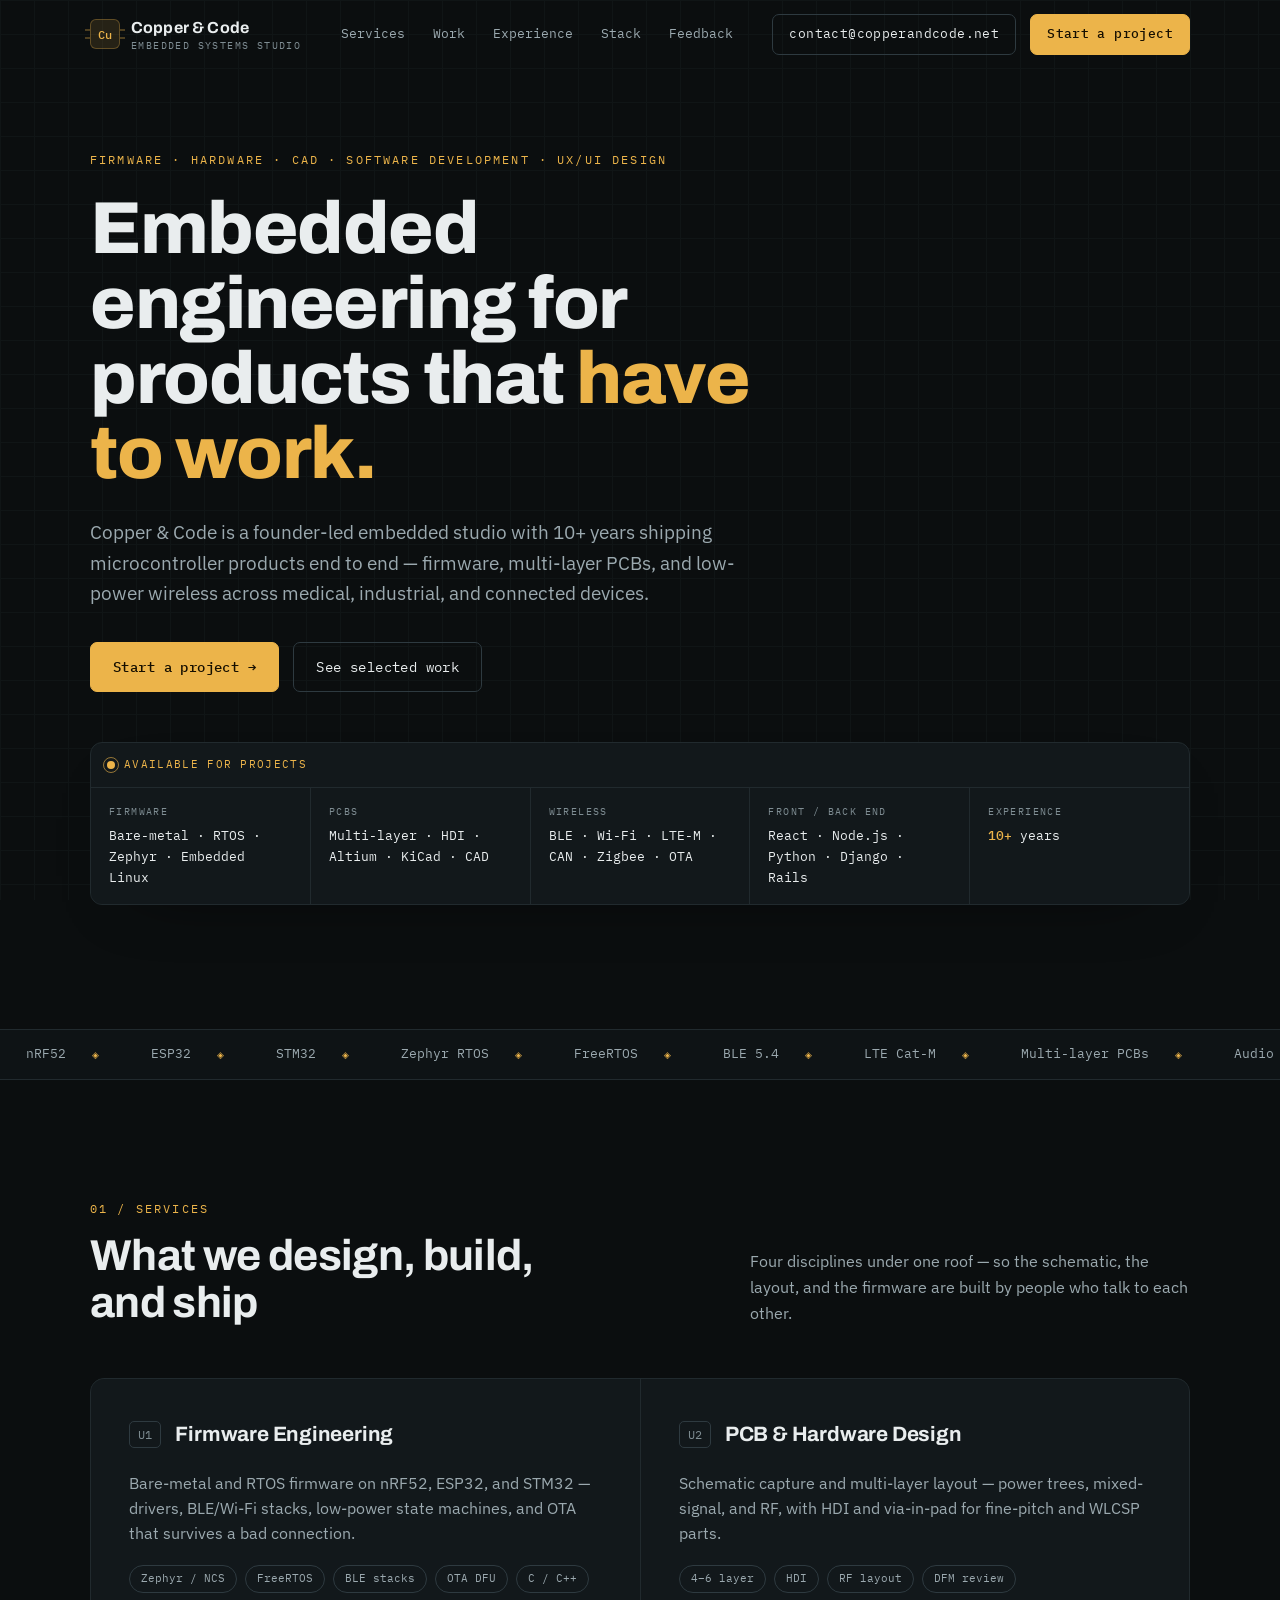
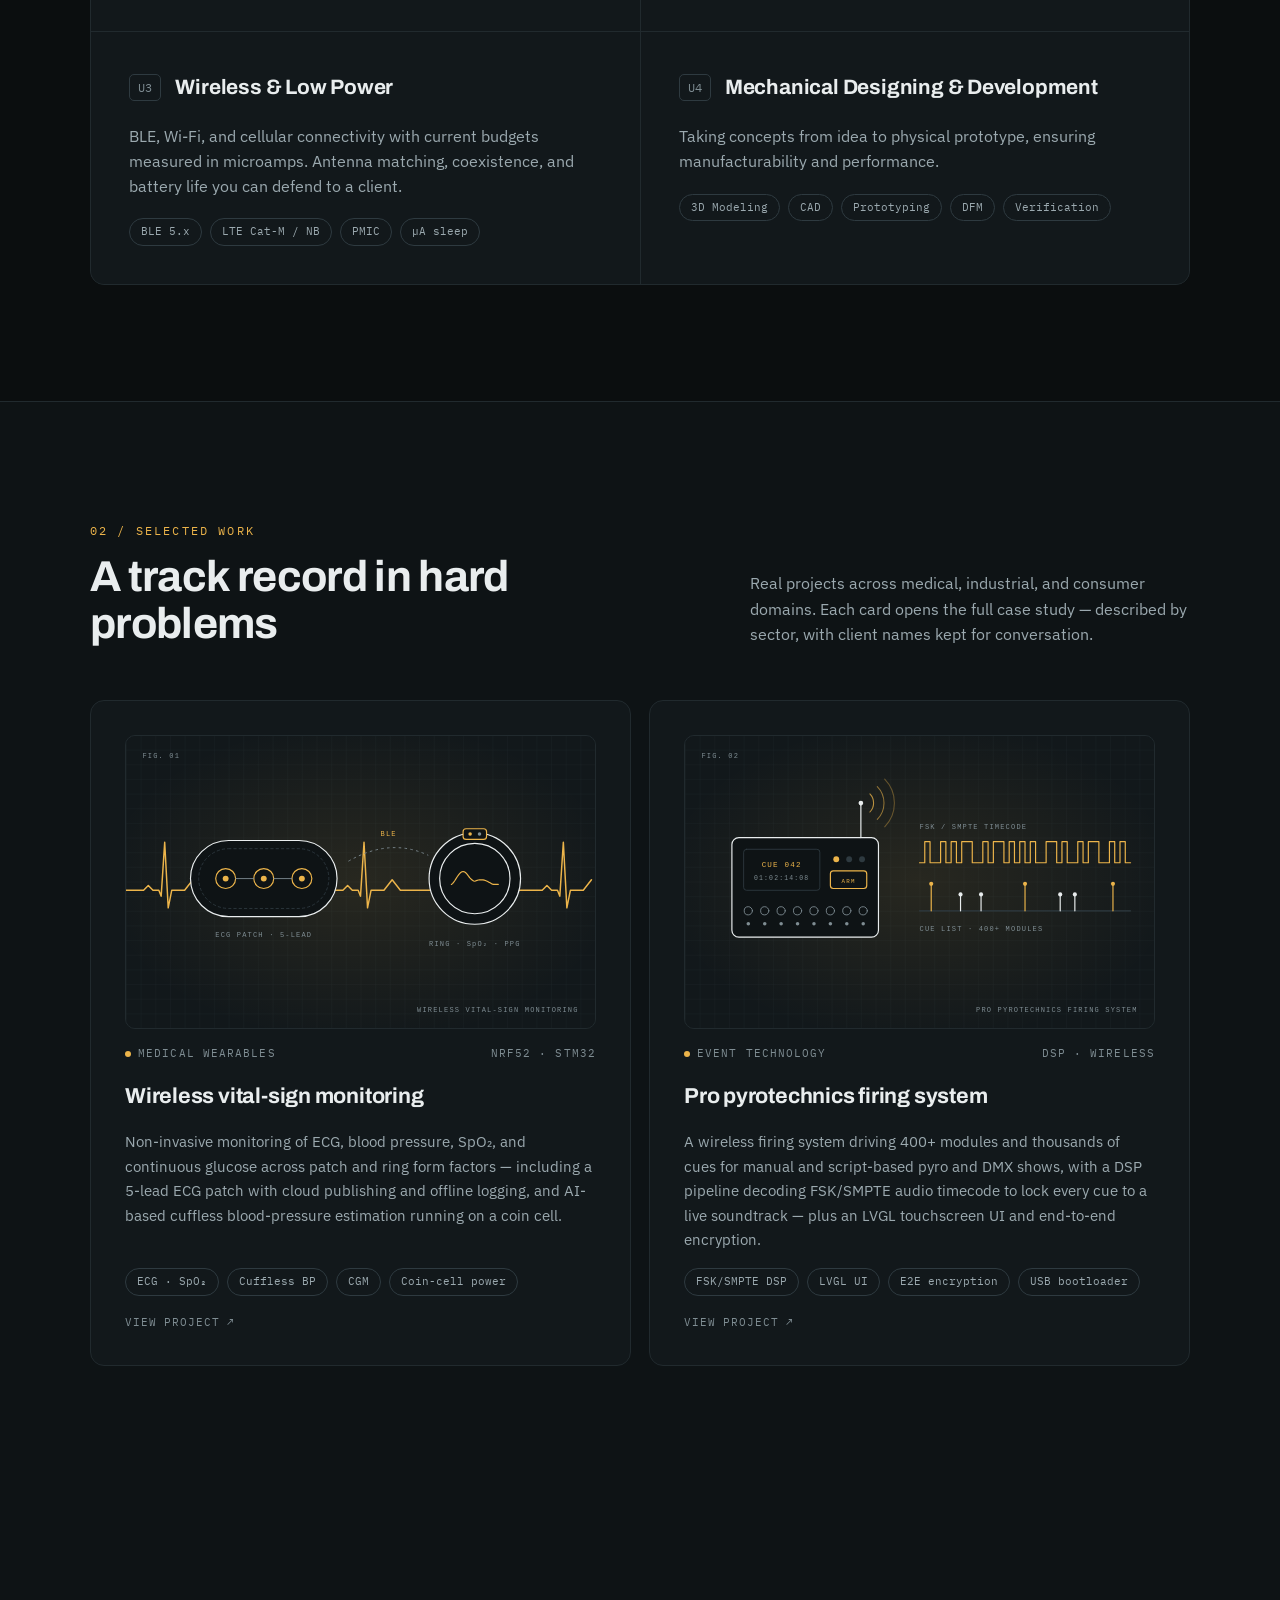
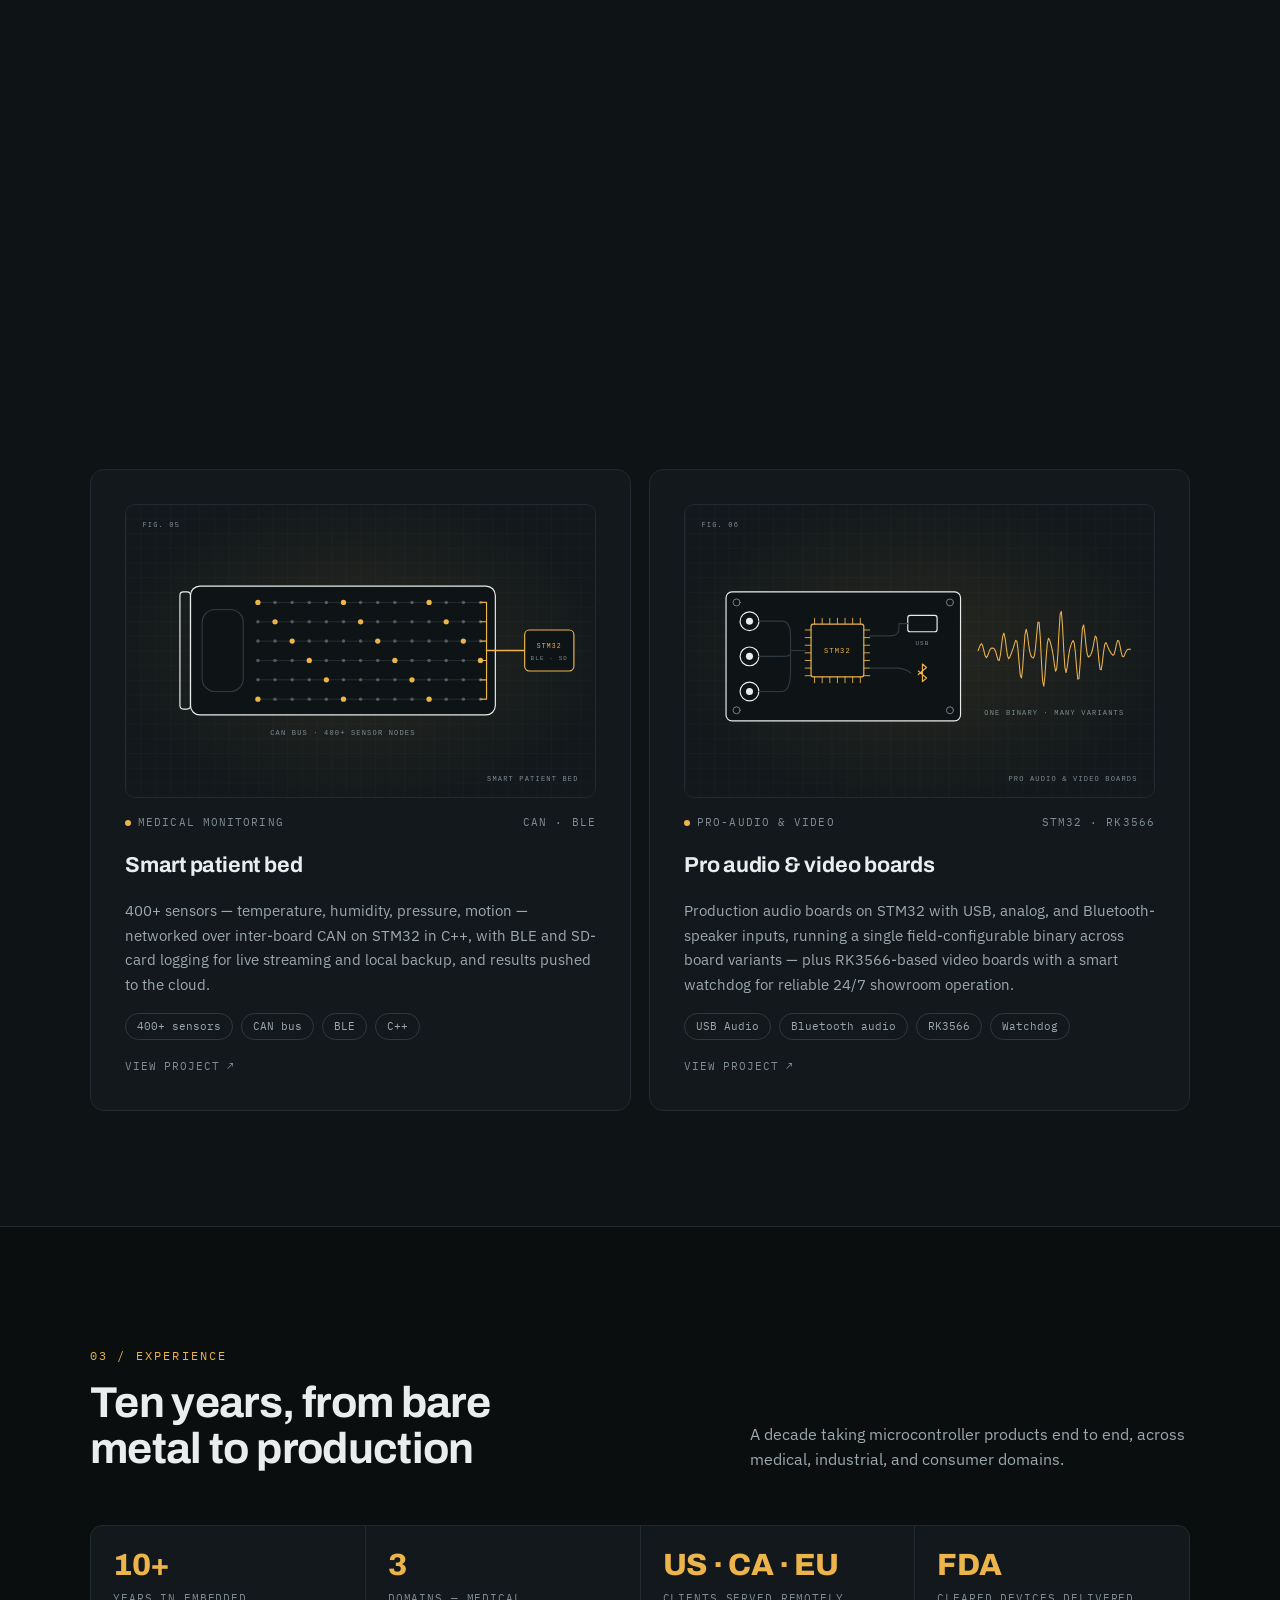
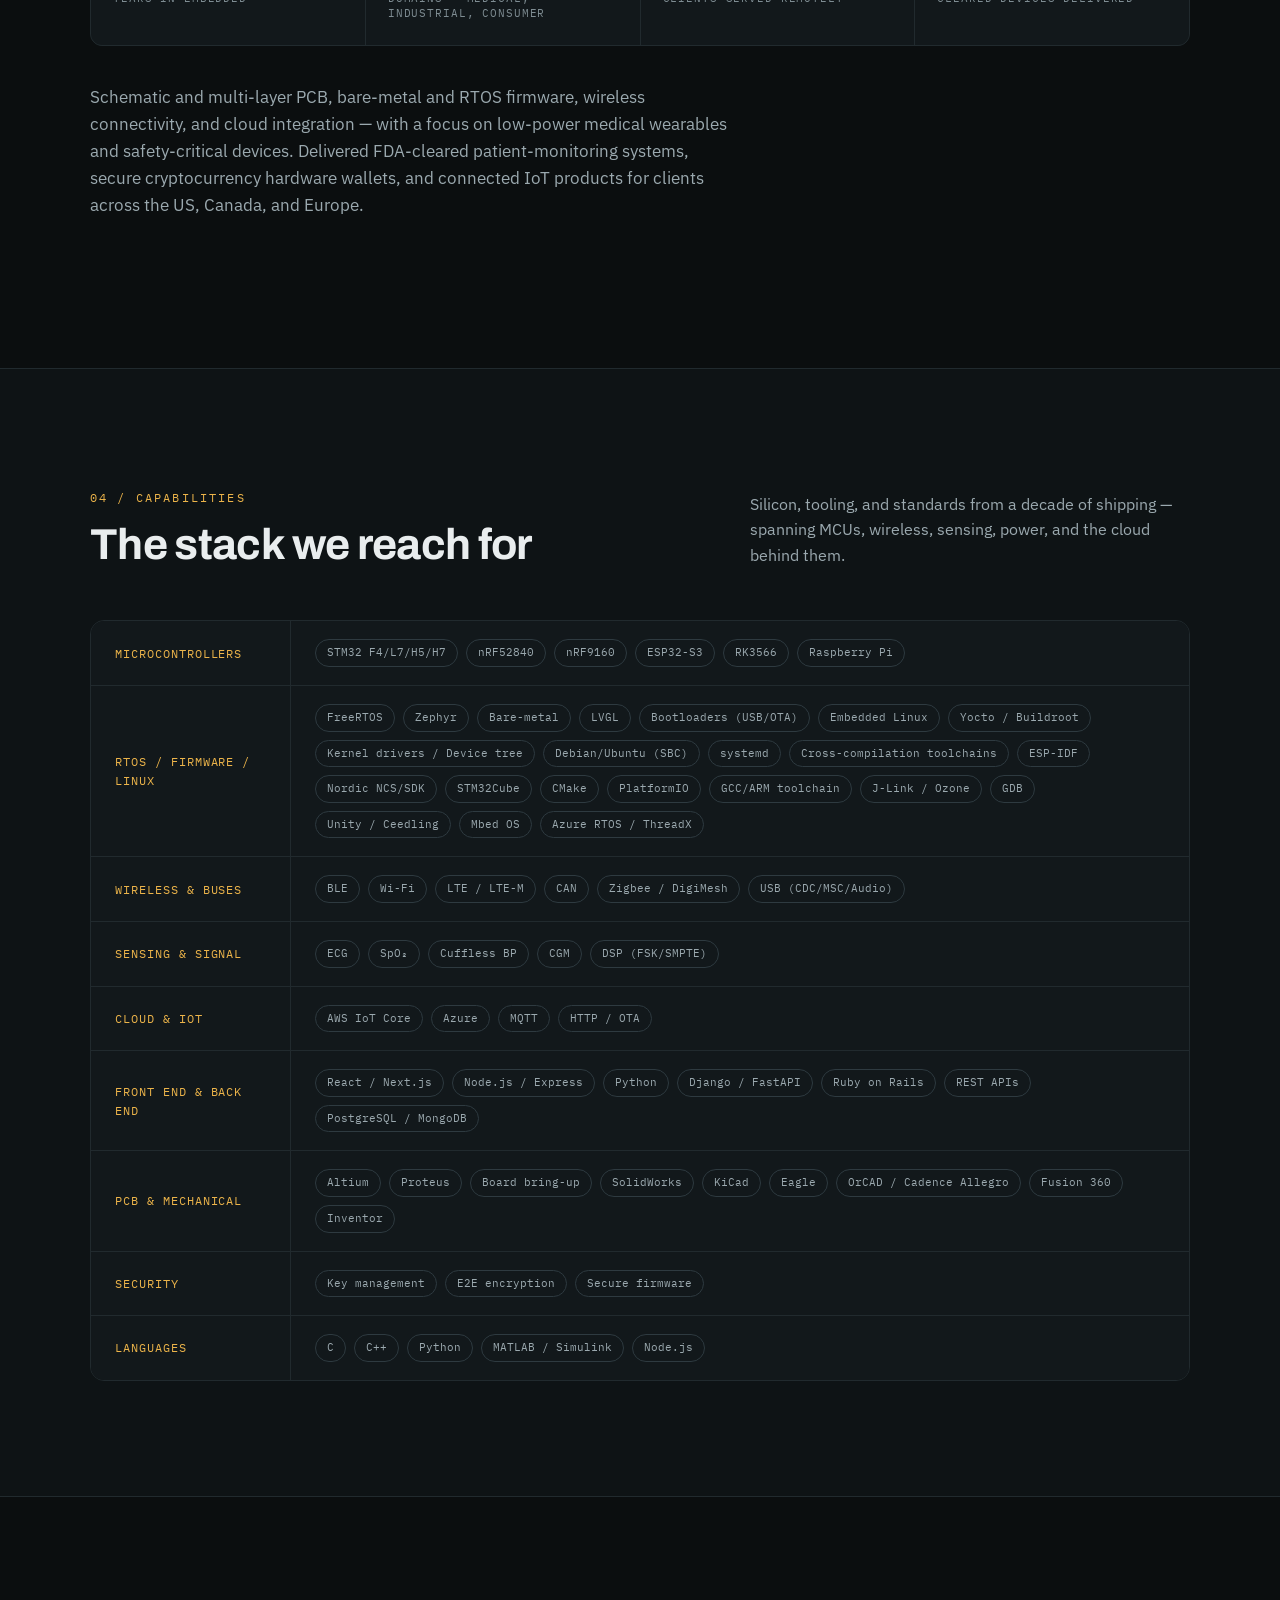
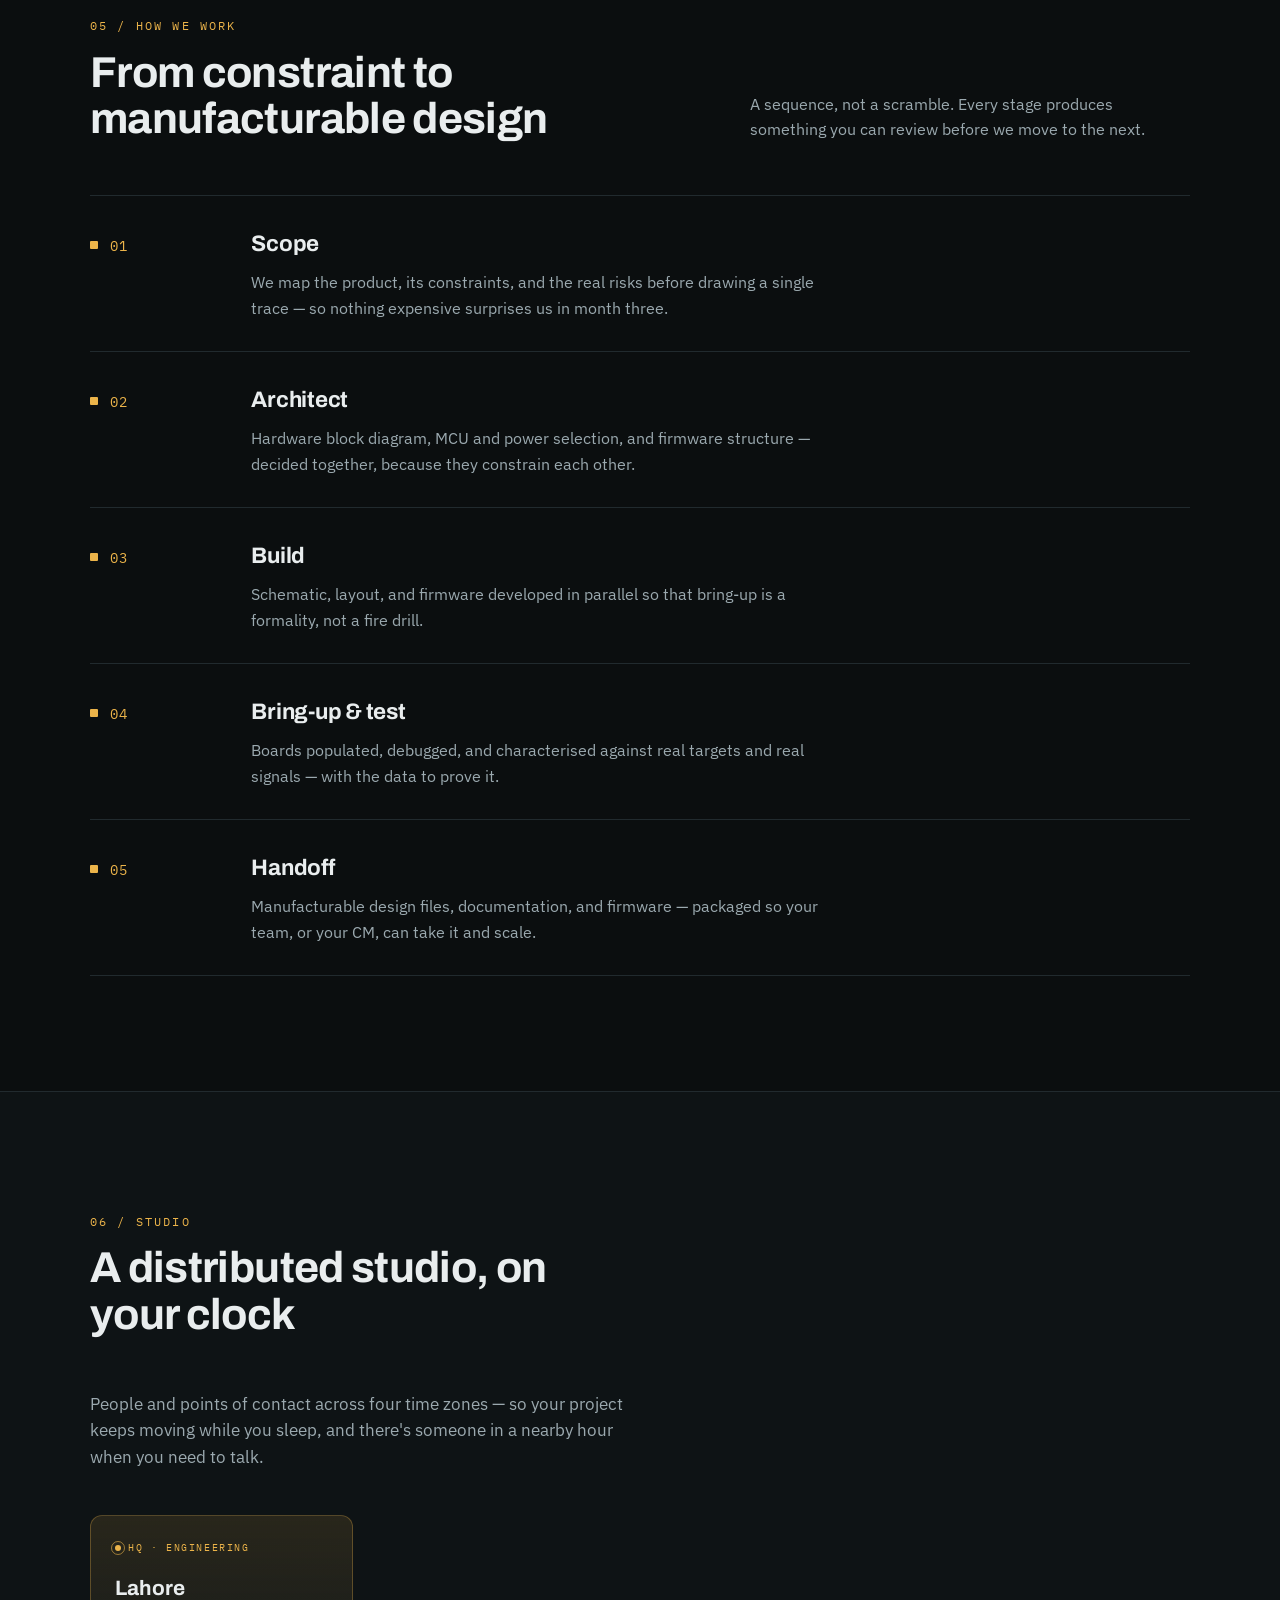
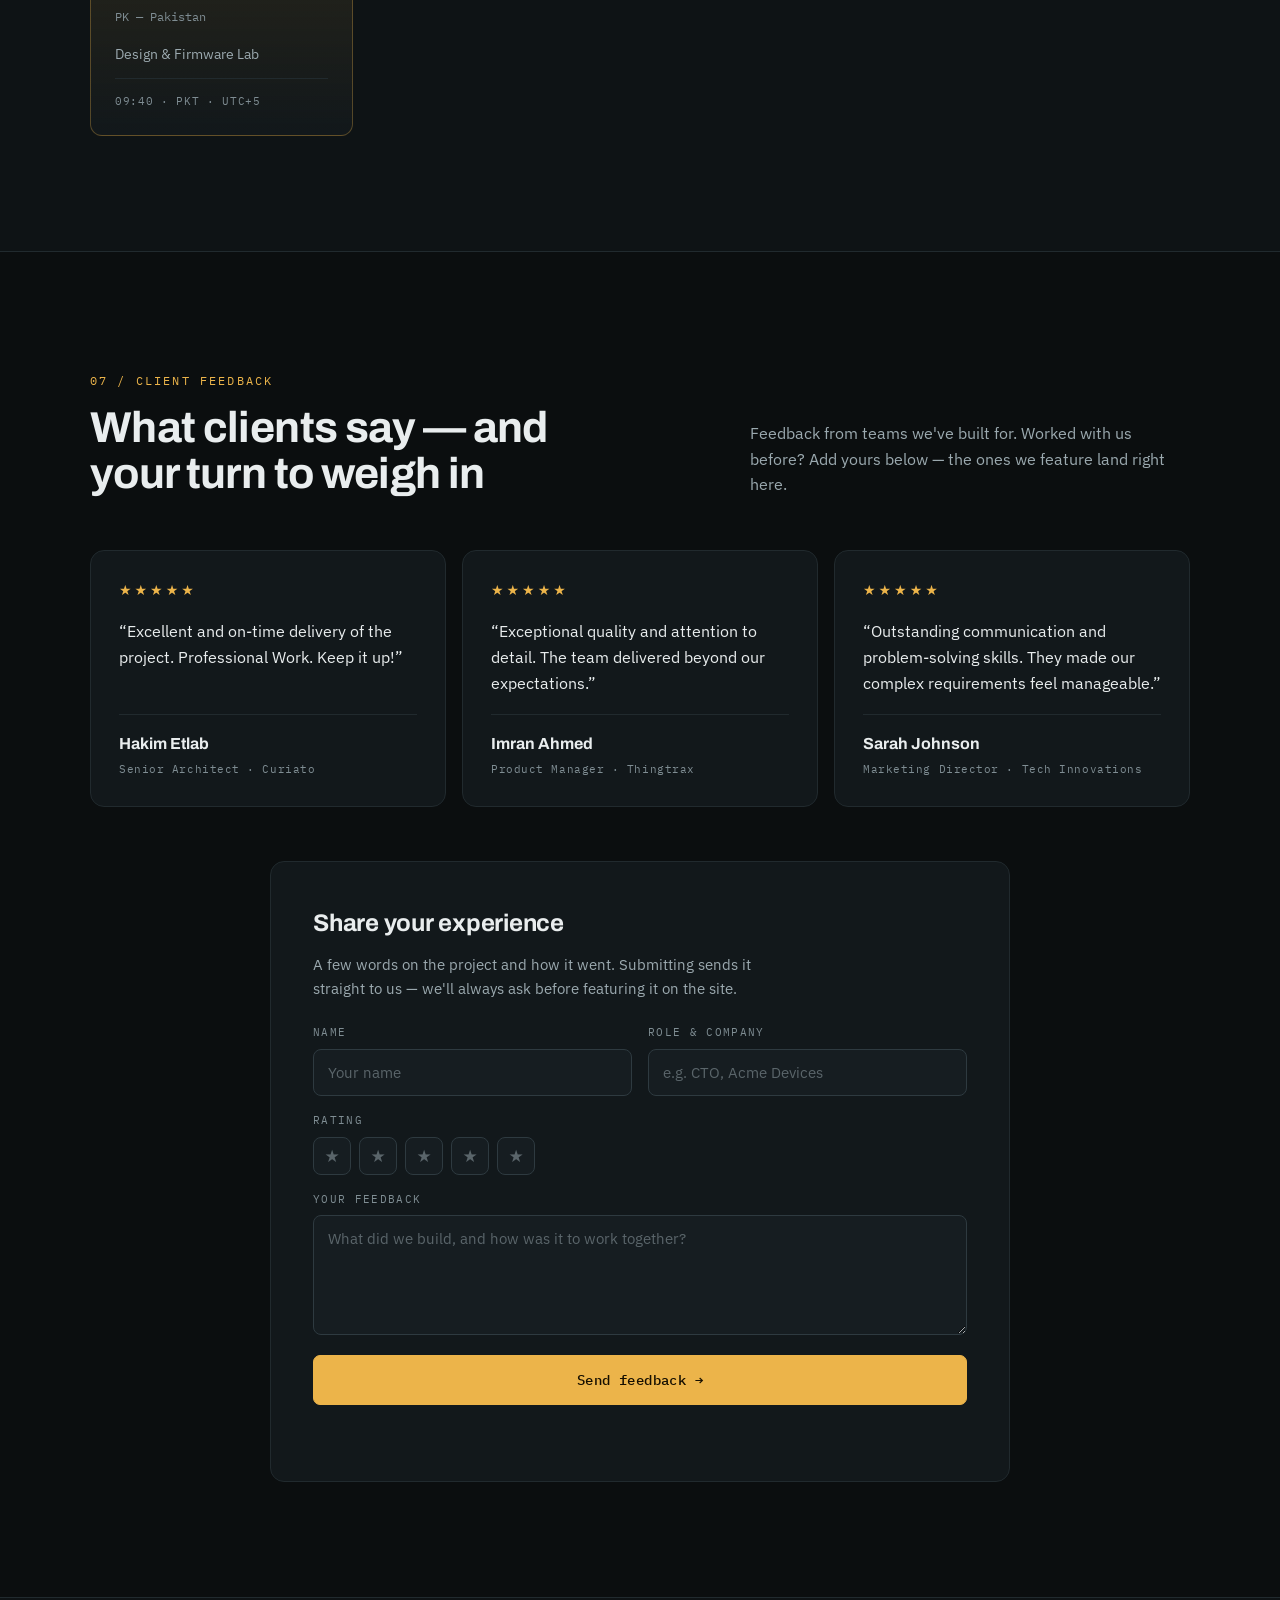
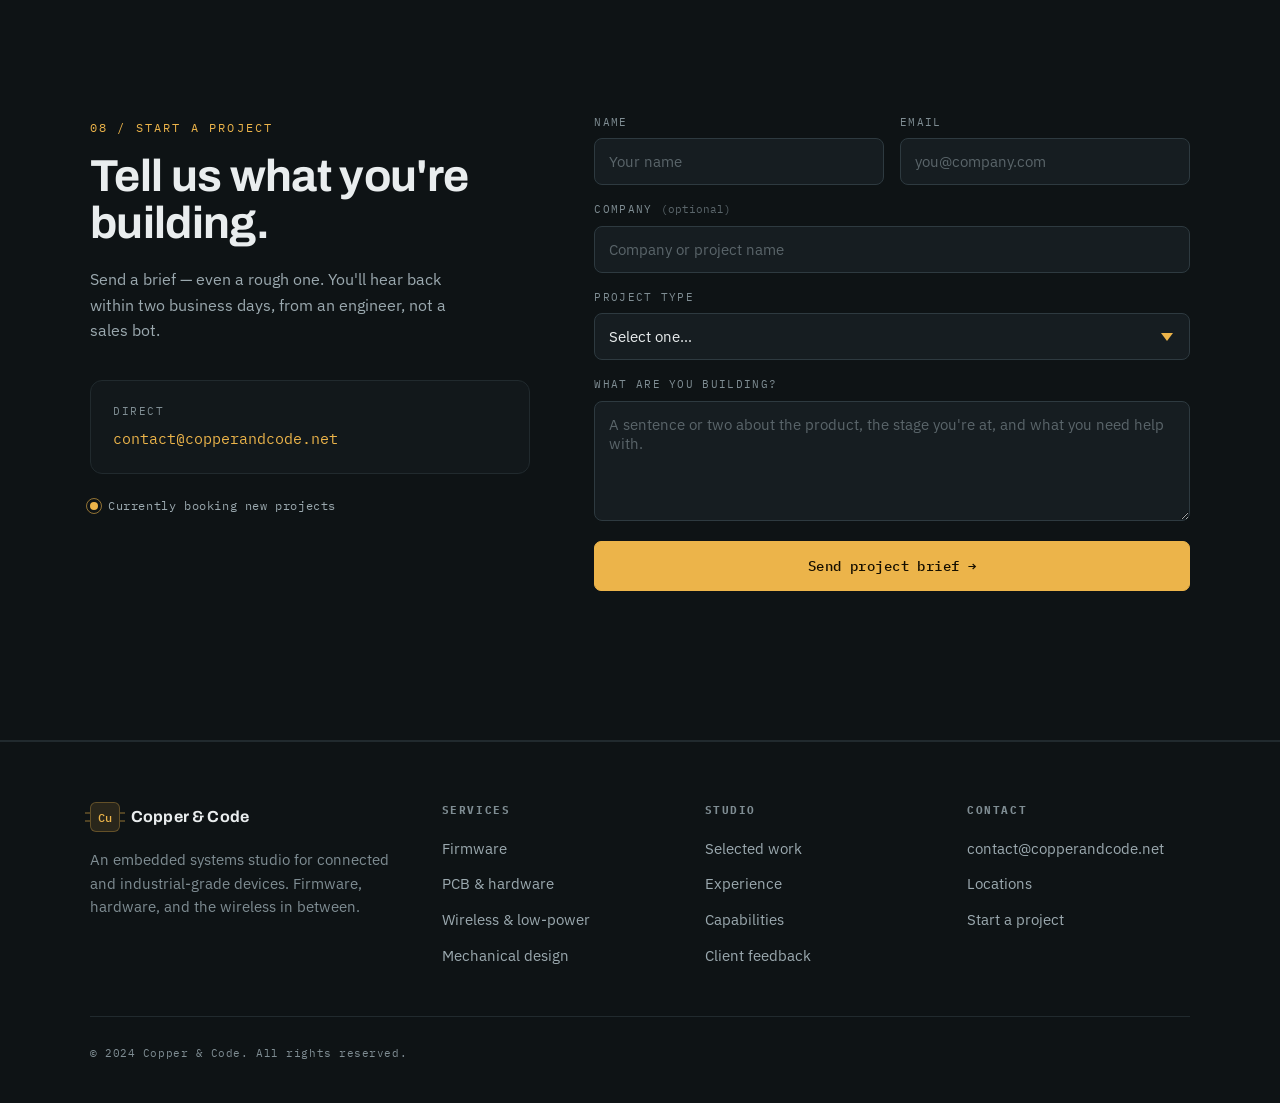
==== index.html @ 22445c79 "change" ====
<!DOCTYPE html>
<html lang="en">
<head>
<meta charset="UTF-8">
<meta name="viewport" content="width=device-width, initial-scale=1.0">
<title>Copper &amp; Code — Embedded Systems &amp; Firmware Studio</title>
<meta name="description" content="A founder-led embedded studio with 10+ years shipping microcontroller products end to end — firmware, multi-layer PCBs, and low-power wireless across medical, industrial, and connected devices.">
<link rel="preconnect" href="https://fonts.googleapis.com">
<link rel="preconnect" href="https://fonts.gstatic.com" crossorigin>
<link href="https://fonts.googleapis.com/css2?family=Archivo:wght@500;600;700;800&family=IBM+Plex+Mono:wght@400;500&family=IBM+Plex+Sans:wght@400;500;600&display=swap" rel="stylesheet">
<link rel="stylesheet" href="styles.css">
<link rel="icon" href="favicon.svg" type="image/svg+xml">
<link rel="canonical" href="https://copperandcode.net/">
<meta name="theme-color" content="#0B0E0F">
<meta property="og:type" content="website">
<meta property="og:site_name" content="Copper &amp; Code">
<meta property="og:title" content="Copper &amp; Code — Embedded Systems &amp; Firmware Studio">
<meta property="og:description" content="Firmware, multi-layer PCBs, and low-power wireless for medical, industrial, and connected devices — 10+ years shipping microcontroller products end to end.">
<meta property="og:url" content="https://copperandcode.net/">
<meta property="og:image" content="https://copperandcode.net/images/og/home.png">
<meta property="og:image:width" content="1200">
<meta property="og:image:height" content="630">
<meta name="twitter:card" content="summary_large_image">
<script type="application/ld+json">
{
  "@context": "https://schema.org",
  "@type": "ProfessionalService",
  "name": "Copper & Code",
  "description": "Embedded systems studio: firmware, PCB and hardware design, low-power wireless, and mechanical development.",
  "url": "https://copperandcode.net/",
  "email": "contact@copperandcode.net",
  "areaServed": ["US", "CA", "EU", "GB", "AU"],
  "address": { "@type": "PostalAddress", "addressLocality": "Lahore", "addressCountry": "PK" }
}
</script>
<script>document.documentElement.classList.add('js')</script>
</head>
<body>

<a class="skip" href="#main">Skip to content</a>

<!-- NAV -->
<nav class="nav" id="nav">
  <div class="nav-inner">
    <a href="#top" class="brand">
      <span class="chip">Cu</span>
      <span>Copper&nbsp;&amp;&nbsp;Code<small>Embedded Systems Studio</small></span>
    </a>
    <div class="nav-links" id="navLinks">
      <a href="#services">Services</a>
      <a href="#work">Work</a>
      <a href="#experience">Experience</a>
      <a href="#stack">Stack</a>
      <a href="#feedback">Feedback</a>
      <a href="#contact" class="menu-only">Contact</a>
    </div>
    <div class="nav-cta">
      <a href="mailto:contact@copperandcode.net" class="btn btn-ghost">contact@copperandcode.net</a>
      <a href="#contact" class="btn btn-primary">Start a project</a>
      <button class="hamburger" id="hamburger" aria-label="Toggle menu" aria-controls="navLinks" aria-expanded="false">
        <span></span><span></span><span></span>
      </button>
    </div>
  </div>
</nav>

<main id="main">

<!-- HERO -->
<header class="hero" id="top">
  <div class="wrap">
    <div class="eyebrow hero-eyebrow reveal">Firmware · Hardware · CAD · Software Development · UX/UI Design</div>
    <h1 class="reveal">Embedded engineering for products that <em>have to work.</em></h1>
    <p class="hero-sub reveal">Copper &amp; Code is a founder-led embedded studio with 10+ years shipping microcontroller products end to end — firmware, multi-layer PCBs, and low-power wireless across medical, industrial, and connected devices.</p>
    <div class="hero-actions reveal">
      <a href="#contact" class="btn btn-primary">Start a project →</a>
      <a href="#work" class="btn btn-ghost">See selected work</a>
    </div>

    <!-- CAPABILITIES READOUT PANEL -->
    <div class="readout-panel reveal">
      <div class="readout-head">
        <span class="rh-left"><span class="led"></span>Available for projects</span>
        <!-- <span class="rh-right">Cu//CODE</span> -->
      </div>
      <div class="hero-readouts">
        <div class="ro"><div class="k">Firmware</div><div class="v">Bare-metal · RTOS · Zephyr · Embedded Linux</div></div>
        <div class="ro"><div class="k">PCBs</div><div class="v">Multi-layer · HDI · Altium · KiCad · CAD</div></div>
        <div class="ro"><div class="k">Wireless</div><div class="v">BLE · Wi-Fi · LTE-M · CAN · Zigbee · OTA</div></div>
        <div class="ro"><div class="k">Front / Back End</div><div class="v">React · Node.js · Python · Django · Rails</div></div>
        <div class="ro"><div class="k">Experience</div><div class="v"><b>10+</b> years</div></div>
      </div>
    </div>
  </div>
</header>

<!-- TICKER -->
<div class="ticker" aria-hidden="true">
  <div class="ticker-track" id="ticker">
    <span class="ticker-item">nRF52</span>
    <span class="ticker-item">ESP32</span>
    <span class="ticker-item">STM32</span>
    <span class="ticker-item">Zephyr RTOS</span>
    <span class="ticker-item">FreeRTOS</span>
    <span class="ticker-item">BLE 5.4</span>
    <span class="ticker-item">LTE Cat-M</span>
    <span class="ticker-item">Multi-layer PCBs</span>
    <span class="ticker-item">Audio Codecs</span>
    <span class="ticker-item">Medical Devices</span>
    <span class="ticker-item">Industrial Devices</span>
    <span class="ticker-item">OTA DFU Bootloaders</span>
    <span class="ticker-item">Battery Optimized Devices</span>
    <span class="ticker-item">Ideas to Production</span>
    <span class="ticker-item">UI/UX Design</span>
    <span class="ticker-item">Embedded Linux</span>
    <span class="ticker-item">React Node.js Django Flask</span>
    <span class="ticker-item">Ruby on Rails</span>
    <span class="ticker-item">Python</span>
    <span class="ticker-item">C / C++</span>
  </div>
</div>

<!-- SERVICES -->
<section class="section" id="services">
  <div class="wrap">
    <div class="sec-head">
      <div class="reveal">
        <span class="idx">01 / SERVICES</span>
        <h2>What we design, build, and ship</h2>
      </div>
      <p class="lede reveal">Four disciplines under one roof — so the schematic, the layout, and the firmware are built by people who talk to each other.</p>
    </div>

    <div class="svc-grid">
      <div class="svc reveal">
        <div class="svc-top"><span class="svc-ref">U1</span><h3>Firmware Engineering</h3></div>
        <p>Bare-metal and RTOS firmware on nRF52, ESP32, and STM32 — drivers, BLE/Wi-Fi stacks, low-power state machines, and OTA that survives a bad connection.</p>
        <div class="tags"><span class="tag">Zephyr / NCS</span><span class="tag">FreeRTOS</span><span class="tag">BLE stacks</span><span class="tag">OTA DFU</span><span class="tag">C / C++</span></div>
      </div>
      <div class="svc reveal">
        <div class="svc-top"><span class="svc-ref">U2</span><h3>PCB &amp; Hardware Design</h3></div>
        <p>Schematic capture and multi-layer layout — power trees, mixed-signal, and RF, with HDI and via-in-pad for fine-pitch and WLCSP parts.</p>
        <div class="tags"><span class="tag">4–6 layer</span><span class="tag">HDI</span><span class="tag">RF layout</span><span class="tag">DFM review</span></div>
      </div>
      <div class="svc reveal">
        <div class="svc-top"><span class="svc-ref">U3</span><h3>Wireless &amp; Low Power</h3></div>
        <p>BLE, Wi-Fi, and cellular connectivity with current budgets measured in microamps. Antenna matching, coexistence, and battery life you can defend to a client.</p>
        <div class="tags"><span class="tag">BLE 5.x</span><span class="tag">LTE Cat-M / NB</span><span class="tag">PMIC</span><span class="tag">µA sleep</span></div>
      </div>
      <div class="svc reveal">
        <div class="svc-top"><span class="svc-ref">U4</span><h3>Mechanical Designing &amp; Development</h3></div>
        <p>Taking concepts from idea to physical prototype, ensuring manufacturability and performance.</p>
        <div class="tags"><span class="tag">3D Modeling</span><span class="tag">CAD</span><span class="tag">Prototyping</span><span class="tag">DFM</span><span class="tag">Verification</span></div>
      </div>
    </div>
  </div>
</section>

<!-- WORK -->
<section class="section alt" id="work">
  <div class="wrap">
    <div class="sec-head">
      <div class="reveal">
        <span class="idx">02 / SELECTED WORK</span>
        <h2>A track record in hard problems</h2>
      </div>
      <p class="lede reveal">Real projects across medical, industrial, and consumer domains. Each card opens the full case study — described by sector, with client names kept for conversation.</p>
    </div>

    <div class="work-grid">
      <a class="work reveal" href="work/vital-sign-monitoring.html">
        <div class="work-media">
          <img src="images/vital-sign-monitoring.svg" alt="Illustration: ECG patch and ring sensor linked over BLE" loading="lazy" onerror="this.parentNode.classList.add('no-img')">
        </div>
        <div class="work-meta"><span><span class="dot"></span>Medical wearables</span><span>nRF52 · STM32</span></div>
        <h3>Wireless vital-sign monitoring</h3>
        <p>Non-invasive monitoring of ECG, blood pressure, SpO₂, and continuous glucose across patch and ring form factors — including a 5-lead ECG patch with cloud publishing and offline logging, and AI-based cuffless blood-pressure estimation running on a coin cell.</p>
        <div class="tags"><span class="tag">ECG · SpO₂</span><span class="tag">Cuffless BP</span><span class="tag">CGM</span><span class="tag">Coin-cell power</span></div>
        <div class="work-open">View project ↗</div>
      </a>
      <a class="work reveal" href="work/pyro-firing-system.html">
        <div class="work-media">
          <img src="images/pyro-firing-system.svg" alt="Illustration: wireless firing module with FSK timecode and cue timeline" loading="lazy" onerror="this.parentNode.classList.add('no-img')">
        </div>
        <div class="work-meta"><span><span class="dot"></span>Event technology</span><span>DSP · Wireless</span></div>
        <h3>Pro pyrotechnics firing system</h3>
        <p>A wireless firing system driving 400+ modules and thousands of cues for manual and script-based pyro and DMX shows, with a DSP pipeline decoding FSK/SMPTE audio timecode to lock every cue to a live soundtrack — plus an LVGL touchscreen UI and end-to-end encryption.</p>
        <div class="tags"><span class="tag">FSK/SMPTE DSP</span><span class="tag">LVGL UI</span><span class="tag">E2E encryption</span><span class="tag">USB bootloader</span></div>
        <div class="work-open">View project ↗</div>
      </a>
      <a class="work reveal" href="work/crypto-hardware-wallet.html">
        <div class="work-media">
          <img src="images/crypto-hardware-wallet.svg" alt="Illustration: hardware wallet confirming a transaction, with key-derivation tree" loading="lazy" onerror="this.parentNode.classList.add('no-img')">
        </div>
        <div class="work-meta"><span><span class="dot"></span>Fintech security</span><span>STM32 · C</span></div>
        <h3>Cryptocurrency hardware wallet</h3>
        <p>A secure hardware wallet integrating multiple top cryptocurrencies, with address generation, key derivation, and transaction signing written in C straight from the protocol white papers — hardened against tampering and encrypted end-to-end to its desktop companion app.</p>
        <div class="tags"><span class="tag">Key management</span><span class="tag">E2E encryption</span><span class="tag">STM32F4</span><span class="tag">Node.js app</span></div>
        <div class="work-open">View project ↗</div>
      </a>
      <a class="work reveal" href="work/digital-nose.html">
        <div class="work-media">
          <img src="images/digital-nose.svg" alt="Illustration: battery-powered air-quality node publishing to AWS IoT" loading="lazy" onerror="this.parentNode.classList.add('no-img')">
        </div>
        <div class="work-meta"><span><span class="dot"></span>Environmental sensing</span><span>AWS IoT</span></div>
        <h3>Digital nose — air quality &amp; odor</h3>
        <p>A battery-optimized sensor node capturing air-quality and odor signatures over SPI/I²C and publishing to AWS IoT. FreeRTOS coordinated sensing, health, and Wi-Fi — waking the radio only to publish — with OTA updates handled in the bootloader.</p>
        <div class="tags"><span class="tag">FreeRTOS</span><span class="tag">AWS IoT</span><span class="tag">OTA updates</span><span class="tag">Low-power</span></div>
        <div class="work-open">View project ↗</div>
      </a>
      <a class="work reveal" href="work/smart-patient-bed.html">
        <div class="work-media">
          <img src="images/smart-patient-bed.svg" alt="Illustration: patient bed sensor grid on a CAN bus" loading="lazy" onerror="this.parentNode.classList.add('no-img')">
        </div>
        <div class="work-meta"><span><span class="dot"></span>Medical monitoring</span><span>CAN · BLE</span></div>
        <h3>Smart patient bed</h3>
        <p>400+ sensors — temperature, humidity, pressure, motion — networked over inter-board CAN on STM32 in C++, with BLE and SD-card logging for live streaming and local backup, and results pushed to the cloud.</p>
        <div class="tags"><span class="tag">400+ sensors</span><span class="tag">CAN bus</span><span class="tag">BLE</span><span class="tag">C++</span></div>
        <div class="work-open">View project ↗</div>
      </a>
      <a class="work reveal" href="work/audio-video-boards.html">
        <div class="work-media">
          <img src="images/audio-video-boards.svg" alt="Illustration: STM32 audio board with jacks, USB and Bluetooth" loading="lazy" onerror="this.parentNode.classList.add('no-img')">
        </div>
        <div class="work-meta"><span><span class="dot"></span>Pro-audio &amp; video</span><span>STM32 · RK3566</span></div>
        <h3>Pro audio &amp; video boards</h3>
        <p>Production audio boards on STM32 with USB, analog, and Bluetooth-speaker inputs, running a single field-configurable binary across board variants — plus RK3566-based video boards with a smart watchdog for reliable 24/7 showroom operation.</p>
        <div class="tags"><span class="tag">USB Audio</span><span class="tag">Bluetooth audio</span><span class="tag">RK3566</span><span class="tag">Watchdog</span></div>
        <div class="work-open">View project ↗</div>
      </a>
    </div>
  </div>
</section>

<!-- EXPERIENCE -->
<section class="section" id="experience">
  <div class="wrap">
    <div class="sec-head">
      <div class="reveal">
        <span class="idx">03 / EXPERIENCE</span>
        <h2>Ten years, from bare metal to production</h2>
      </div>
      <p class="lede reveal">A decade taking microcontroller products end to end, across medical, industrial, and consumer domains.</p>
    </div>

    <div class="stats reveal">
      <div class="stat"><div class="num">10+</div><div class="lbl">Years in embedded</div></div>
      <div class="stat"><div class="num">3</div><div class="lbl">Domains — medical, industrial, consumer</div></div>
      <div class="stat"><div class="num">US · CA · EU</div><div class="lbl">Clients served remotely</div></div>
      <div class="stat"><div class="num">FDA</div><div class="lbl">Cleared devices delivered</div></div>
    </div>

    <p class="xp-intro reveal">Schematic and multi-layer PCB, bare-metal and RTOS firmware, wireless connectivity, and cloud integration — with a focus on low-power medical wearables and safety-critical devices. Delivered FDA-cleared patient-monitoring systems, secure cryptocurrency hardware wallets, and connected IoT products for clients across the US, Canada, and Europe.</p>

    <!-- <div class="xp reveal">
      <div class="xp-row">
        <div class="xp-left"><div class="xp-when">2024 — Present</div><div class="xp-co">Medical devices · USA (remote)</div></div>
        <div class="xp-right"><div class="xp-role">Senior Embedded Systems Engineer</div><p>FDA-cleared continuous patient-monitoring devices taken from scratch to production, integrated with backend servers and a physician-facing portal; R&amp;D on non-invasive vital-sign monitoring.</p></div>
      </div>
      <div class="xp-row">
        <div class="xp-left"><div class="xp-when">2023 — 2024</div><div class="xp-co">Pro-audio &amp; entertainment · Canada</div></div>
        <div class="xp-right"><div class="xp-role">Embedded Systems Engineer</div><p>Proprietary audio boards and BLE products on STM32 and nRF52840 — USB/analog/S-PDIF audio, a motorized Lift-TV, a BLE exercise device, and large BLE displays.</p></div>
      </div>
      <div class="xp-row">
        <div class="xp-left"><div class="xp-when">2023</div><div class="xp-co">Environmental sensing · Contract</div></div>
        <div class="xp-right"><div class="xp-role">Senior Firmware Architect</div><p>A battery-optimized “digital nose” measuring air quality and odor signatures, publishing to AWS IoT on an STM32L7 with an ESP32 for connectivity.</p></div>
      </div>
      <div class="xp-row">
        <div class="xp-left"><div class="xp-when">2022 — 2023</div><div class="xp-co">Pro pyrotechnics · USA</div></div>
        <div class="xp-right"><div class="xp-role">Senior Embedded Systems Engineer</div><p>Proprietary wireless firing modules for the professional pyrotechnics industry, with timecode-synchronized show control and end-to-end encryption.</p></div>
      </div>
      <div class="xp-row">
        <div class="xp-left"><div class="xp-when">2020 — 2022</div><div class="xp-co">Defense · Public sector</div></div>
        <div class="xp-right"><div class="xp-role">Engineering Manager</div><p>Led embedded-systems integration and mechanical development for indigenous defense programs, including field integration of GNSS and IMU subsystems.</p></div>
      </div>
      <div class="xp-row">
        <div class="xp-left"><div class="xp-when">2019 — 2020</div><div class="xp-co">Medical monitoring · Canada</div></div>
        <div class="xp-right"><div class="xp-role">Embedded Engineer</div><p>Firmware in C/C++ for a smart patient bed networking 400+ sensors over CAN, from requirements through commercial deployment and post-production support.</p></div>
      </div>
      <div class="xp-row">
        <div class="xp-left"><div class="xp-when">2017 — 2019</div><div class="xp-co">Fintech security</div></div>
        <div class="xp-right"><div class="xp-role">Embedded Engineer</div><p>Secure cryptocurrency hardware-wallet firmware on STM32F4 with a desktop companion app — key derivation, transaction signing, and end-to-end encryption, hardened against attack.</p></div>
      </div>
      <div class="xp-row">
        <div class="xp-left"><div class="xp-when">2016 — 2017</div><div class="xp-co">Industrial IoT</div></div>
        <div class="xp-right"><div class="xp-role">Embedded Developer</div><p>DigiMesh sensor networks aggregating to a Raspberry Pi gateway, in Python — deployed across machinery in Europe and the Americas, with cloud reporting.</p></div>
      </div>
    </div> -->

    <!-- <p class="xp-edu reveal"><b>Education</b> — B.E. Mechatronics, Air University · M.Sc. Mechatronics &amp; Control Engineering (coursework), UET Lahore</p> -->
  </div>
</section>

<!-- STACK -->
<section class="section alt" id="stack">
  <div class="wrap">
    <div class="sec-head">
      <div class="reveal">
        <span class="idx">04 / CAPABILITIES</span>
        <h2>The stack we reach for</h2>
      </div>
      <p class="lede reveal">Silicon, tooling, and standards from a decade of shipping — spanning MCUs, wireless, sensing, power, and the cloud behind them.</p>
    </div>

    <div class="matrix reveal">
      <div class="mrow">
        <div class="mkey">Microcontrollers</div>
        <div class="mval"><span class="tag">STM32 F4/L7/H5/H7</span><span class="tag">nRF52840</span><span class="tag">nRF9160</span><span class="tag">ESP32-S3</span><span class="tag">RK3566</span><span class="tag">Raspberry Pi</span></div>
      </div>
      <div class="mrow">
        <div class="mkey">RTOS / Firmware / Linux</div>
        <div class="mval"><span class="tag">FreeRTOS</span><span class="tag">Zephyr</span><span class="tag">Bare-metal</span><span class="tag">LVGL</span><span class="tag">Bootloaders (USB/OTA)</span><span class="tag">Embedded Linux</span><span class="tag">Yocto / Buildroot</span><span class="tag">Kernel drivers / Device tree</span><span class="tag">Debian/Ubuntu (SBC)</span><span class="tag">systemd</span><span class="tag">Cross-compilation toolchains</span><span class="tag">ESP-IDF</span><span class="tag">Nordic NCS/SDK</span><span class="tag">STM32Cube</span><span class="tag">CMake</span><span class="tag">PlatformIO</span><span class="tag">GCC/ARM toolchain</span><span class="tag">J-Link / Ozone</span><span class="tag">GDB</span><span class="tag">Unity / Ceedling</span><span class="tag">Mbed OS</span><span class="tag">Azure RTOS / ThreadX</span></div>
      </div>
      <div class="mrow">
        <div class="mkey">Wireless &amp; buses</div>
        <div class="mval"><span class="tag">BLE</span><span class="tag">Wi-Fi</span><span class="tag">LTE / LTE-M</span><span class="tag">CAN</span><span class="tag">Zigbee / DigiMesh</span><span class="tag">USB (CDC/MSC/Audio)</span></div>
      </div>
      <div class="mrow">
        <div class="mkey">Sensing &amp; signal</div>
        <div class="mval"><span class="tag">ECG</span><span class="tag">SpO₂</span><span class="tag">Cuffless BP</span><span class="tag">CGM</span><span class="tag">DSP (FSK/SMPTE)</span></div>
      </div>
      <div class="mrow">
        <div class="mkey">Cloud &amp; IoT</div>
        <div class="mval"><span class="tag">AWS IoT Core</span><span class="tag">Azure</span><span class="tag">MQTT</span><span class="tag">HTTP / OTA</span></div>
      </div>
      <div class="mrow">
        <div class="mkey">Front End &amp; Back End</div>
        <div class="mval"><span class="tag">React / Next.js</span><span class="tag">Node.js / Express</span><span class="tag">Python</span><span class="tag">Django / FastAPI</span><span class="tag">Ruby on Rails</span><span class="tag">REST APIs</span><span class="tag">PostgreSQL / MongoDB</span></div>
      </div>
      <div class="mrow">
        <div class="mkey">PCB &amp; mechanical</div>
        <div class="mval"><span class="tag">Altium</span><span class="tag">Proteus</span><span class="tag">Board bring-up</span><span class="tag">SolidWorks</span><span class="tag">KiCad</span><span class="tag">Eagle</span><span class="tag">OrCAD / Cadence Allegro</span><span class="tag">Fusion 360</span><span class="tag">Inventor</span></div>
      </div>
      <div class="mrow">
        <div class="mkey">Security</div>
        <div class="mval"><span class="tag">Key management</span><span class="tag">E2E encryption</span><span class="tag">Secure firmware</span></div>
      </div>
      <div class="mrow">
        <div class="mkey">Languages</div>
        <div class="mval"><span class="tag">C</span><span class="tag">C++</span><span class="tag">Python</span><span class="tag">MATLAB / Simulink</span><span class="tag">Node.js</span></div>
      </div>
    </div>
  </div>
</section>

<!-- PROCESS -->
<section class="section" id="process">
  <div class="wrap">
    <div class="sec-head">
      <div class="reveal">
        <span class="idx">05 / HOW WE WORK</span>
        <h2>From constraint to manufacturable design</h2>
      </div>
      <p class="lede reveal">A sequence, not a scramble. Every stage produces something you can review before we move to the next.</p>
    </div>

    <div class="steps">
      <div class="step reveal"><div class="step-n">01</div><div class="step-body"><h3>Scope</h3><p>We map the product, its constraints, and the real risks before drawing a single trace — so nothing expensive surprises us in month three.</p></div></div>
      <div class="step reveal"><div class="step-n">02</div><div class="step-body"><h3>Architect</h3><p>Hardware block diagram, MCU and power selection, and firmware structure — decided together, because they constrain each other.</p></div></div>
      <div class="step reveal"><div class="step-n">03</div><div class="step-body"><h3>Build</h3><p>Schematic, layout, and firmware developed in parallel so that bring-up is a formality, not a fire drill.</p></div></div>
      <div class="step reveal"><div class="step-n">04</div><div class="step-body"><h3>Bring-up &amp; test</h3><p>Boards populated, debugged, and characterised against real targets and real signals — with the data to prove it.</p></div></div>
      <div class="step reveal"><div class="step-n">05</div><div class="step-body"><h3>Handoff</h3><p>Manufacturable design files, documentation, and firmware — packaged so your team, or your CM, can take it and scale.</p></div></div>
    </div>
  </div>
</section>

<!-- STUDIO / LOCATIONS -->
<section class="section alt" id="studio">
  <div class="wrap">
    <div class="sec-head">
      <div class="reveal">
        <span class="idx">06 / STUDIO</span>
        <h2>A distributed studio, on your clock</h2>
      </div>
    </div>
    <p class="loc-lede reveal">People and points of contact across four time zones — so your project keeps moving while you sleep, and there's someone in a nearby hour when you need to talk.</p>

    <div class="loc-grid">
      <div class="loc hq reveal">
        <div class="loc-role"><span class="led led-sm"></span>HQ · Engineering</div>
        <div class="loc-city">Lahore</div>
        <div class="loc-country">PK — Pakistan</div>
        <div class="loc-addr">Design &amp; Firmware Lab<span class="placeholder"><br>DHA Phase II, Lahore, Pakistan</span></div>
        <div class="loc-tz mono" data-tz="Asia/Karachi" data-abbr="PKT">PKT · UTC+5</div>
      </div>
      <!-- <div class="loc reveal">
        <div class="loc-role">Local contact</div>
        <div class="loc-city">Sydney</div>
        <div class="loc-country">AU — Australia</div>
        <div class="loc-addr placeholder">[ Street address ]<br>[ Suburb, NSW ]</div>
        <div class="loc-tz mono" data-tz="Australia/Sydney" data-abbr="AEST/AEDT">AEDT · UTC+11</div>
      </div>
      <div class="loc reveal">
        <div class="loc-role">Local contact</div>
        <div class="loc-city">Berlin</div>
        <div class="loc-country">DE — Germany</div>
        <div class="loc-addr placeholder">[ Straße + Nr. ]<br>[ Berlin ]</div>
        <div class="loc-tz mono" data-tz="Europe/Berlin" data-abbr="CET/CEST">CET · UTC+1</div>
      </div>
      <div class="loc reveal">
        <div class="loc-role">Local contact</div>
        <div class="loc-city">London</div>
        <div class="loc-country">UK — England</div>
        <div class="loc-addr placeholder">[ Street address ]<br>[ London ]</div>
        <div class="loc-tz mono" data-tz="Europe/London" data-abbr="GMT/BST">GMT · UTC+0</div>
      </div> -->
    </div>
  </div>
</section>

<!-- CLIENT FEEDBACK -->
<section class="section" id="feedback">
  <div class="wrap">
    <div class="sec-head">
      <div class="reveal">
        <span class="idx">07 / CLIENT FEEDBACK</span>
        <h2>What clients say — and your turn to weigh in</h2>
      </div>
      <p class="lede reveal">Feedback from teams we've built for. Worked with us before? Add yours below — the ones we feature land right here.</p>
    </div>

    <div class="quotes">
      <div class="quote reveal">
        <div class="quote-stars">★★★★★</div>
        <p>“Excellent and on-time delivery of the project. Professional Work. Keep it up!”</p>
        <div class="quote-by">
          <div class="quote-name">Hakim Etlab</div>
          <div class="quote-role">Senior Architect · Curiato</div>
        </div>
      </div>
      <div class="quote reveal">
        <div class="quote-stars">★★★★★</div>
        <p>“Exceptional quality and attention to detail. The team delivered beyond our expectations.”</p>
        <div class="quote-by">
          <div class="quote-name">Imran Ahmed</div>
          <div class="quote-role">Product Manager · Thingtrax</div>
        </div>
      </div>
      <div class="quote reveal">
        <div class="quote-stars">★★★★★</div>
        <p>“Outstanding communication and problem-solving skills. They made our complex requirements feel manageable.”</p>
        <div class="quote-by">
          <div class="quote-name">Sarah Johnson</div>
          <div class="quote-role">Marketing Director · Tech Innovations</div>
        </div>
      </div>
    </div>

    <div class="feedback-form reveal">
      <div class="fb-head">
        <h3>Share your experience</h3>
        <p>A few words on the project and how it went. Submitting sends it straight to us — we'll always ask before featuring it on the site.</p>
      </div>
      <form id="feedbackForm" novalidate data-success="Thank you for the feedback — it genuinely means a lot.">
        <!-- Honeypot: hidden from people, catches spam bots. Leave as-is. -->
        <input type="checkbox" name="botcheck" tabindex="-1" autocomplete="off" style="display:none" aria-hidden="true">
        <input type="hidden" id="fb-rating" name="rating" value="">
        <div class="frow">
          <div class="field">
            <label for="fb-name">Name</label>
            <input type="text" id="fb-name" name="name" placeholder="Your name" required>
          </div>
          <div class="field">
            <label for="fb-role">Role &amp; company</label>
            <input type="text" id="fb-role" name="company" placeholder="e.g. CTO, Acme Devices">
          </div>
        </div>
        <div class="field">
          <label>Rating</label>
          <div class="stars" id="stars" role="group" aria-label="Rating out of 5">
            <button type="button" class="star" aria-pressed="false" data-v="1" aria-label="1 star">★</button>
            <button type="button" class="star" aria-pressed="false" data-v="2" aria-label="2 stars">★</button>
            <button type="button" class="star" aria-pressed="false" data-v="3" aria-label="3 stars">★</button>
            <button type="button" class="star" aria-pressed="false" data-v="4" aria-label="4 stars">★</button>
            <button type="button" class="star" aria-pressed="false" data-v="5" aria-label="5 stars">★</button>
          </div>
        </div>
        <div class="field">
          <label for="fb-message">Your feedback</label>
          <textarea id="fb-message" name="message" placeholder="What did we build, and how was it to work together?" required></textarea>
        </div>
        <div class="submit">
          <button type="submit" class="btn btn-primary">Send feedback →</button>
        </div>
        <div class="form-note" id="fbNote" role="status" aria-live="polite"></div>
      </form>
    </div>
  </div>
</section>

<!-- CONTACT -->
<section class="section alt" id="contact">
  <div class="wrap">
    <div class="contact-grid">
      <div class="contact-info reveal">
        <span class="idx">08 / START A PROJECT</span>
        <h2>Tell us what you're building.</h2>
        <p>Send a brief — even a rough one. You'll hear back within two business days, from an engineer, not a sales bot.</p>
        <div class="contact-direct">
          <div class="k">Direct</div>
          <a href="mailto:contact@copperandcode.net">contact@copperandcode.net</a>
        </div>
        <div class="status"><span class="led"></span>Currently booking new projects</div>
      </div>

      <div class="reveal">
        <form id="briefForm" novalidate>
          <!-- Honeypot: hidden from people, catches spam bots. Leave as-is. -->
          <input type="checkbox" name="botcheck" tabindex="-1" autocomplete="off" style="display:none" aria-hidden="true">
          <div class="frow">
            <div class="field">
              <label for="name">Name</label>
              <input type="text" id="name" name="name" placeholder="Your name" autocomplete="name" required>
            </div>
            <div class="field">
              <label for="email">Email</label>
              <input type="email" id="email" name="email" placeholder="you@company.com" autocomplete="email" required>
            </div>
          </div>
          <div class="field">
            <label for="company">Company <span class="label-opt">(optional)</span></label>
            <input type="text" id="company" name="company" placeholder="Company or project name" autocomplete="organization">
          </div>
          <div class="field">
            <label for="ptype">Project type</label>
            <select id="ptype" name="ptype" required>
              <option value="" disabled selected>Select one…</option>
              <option>Firmware engineering</option>
              <option>PCB / hardware design</option>
              <option>Mechanical / enclosure design</option>
              <option>Backend / API development</option>
              <option>Frontend / UI/UX design</option>
              <option>Complete Product Development</option>
              <option>Other / not sure</option>
            </select>
          </div>
          <div class="field">
            <label for="message">What are you building?</label>
            <textarea id="message" name="message" placeholder="A sentence or two about the product, the stage you're at, and what you need help with." required></textarea>
          </div>
          <div class="submit">
            <button type="submit" class="btn btn-primary">Send project brief →</button>
          </div>
          <div class="form-note" id="formNote" role="status" aria-live="polite"></div>
        </form>
      </div>
    </div>
  </div>
</section>

</main>

<!-- FOOTER -->
<footer class="footer">
  <div class="wrap">
    <div class="footer-grid">
      <div class="footer-brand">
        <a href="#top" class="brand"><span class="chip">Cu</span><span>Copper&nbsp;&amp;&nbsp;Code</span></a>
        <p>An embedded systems studio for connected and industrial-grade devices. Firmware, hardware, and the wireless in between.</p>
      </div>
      <div>
        <h4>Services</h4>
        <ul>
          <li><a href="#services">Firmware</a></li>
          <li><a href="#services">PCB &amp; hardware</a></li>
          <li><a href="#services">Wireless &amp; low-power</a></li>
          <li><a href="#services">Mechanical design</a></li>
        </ul>
      </div>
      <div>
        <h4>Studio</h4>
        <ul>
          <li><a href="#work">Selected work</a></li>
          <li><a href="#experience">Experience</a></li>
          <li><a href="#stack">Capabilities</a></li>
          <li><a href="#feedback">Client feedback</a></li>
        </ul>
      </div>
      <div>
        <h4>Contact</h4>
        <ul>
          <li><a href="mailto:contact@copperandcode.net">contact@copperandcode.net</a></li>
          <li><a href="#studio">Locations</a></li>
          <li><a href="#contact">Start a project</a></li>
        </ul>
      </div>
    </div>
    <div class="footer-bottom">
      <p>© 2024 Copper &amp; Code. All rights reserved.</p>
      <!-- <span class="build">build · v1.0 · lahore → sydney → berlin → london</span> -->
    </div>
  </div>
</footer>

<script src="main.js"></script>
</body>
</html>
---- styles.css ----
:root{
  --ink:#0B0E0F;
  --ink-2:#0E1315;
  --panel:#12181B;
  --panel-2:#161D21;
  --line:#212A2E;
  --line-2:#2E3A40;
  --mist:#7F8D93;
  --mist-2:#9BA9AF;
  --paper:#E9EDEE;
  --gold:#ECB44A;
  --gold-2:#F4C766;
  --gold-soft:rgba(236,180,74,0.12);
  --gold-line:rgba(236,180,74,0.30);
  --font-display:'Archivo',system-ui,sans-serif;
  --font-body:'IBM Plex Sans',system-ui,sans-serif;
  --font-mono:'IBM Plex Mono',ui-monospace,monospace;
  --maxw:1180px;
  --pad:clamp(20px,5vw,40px);
}

*{box-sizing:border-box;margin:0;padding:0}
html{scroll-behavior:smooth;scroll-padding-top:72px}
body{
  font-family:var(--font-body);
  background:var(--ink);
  color:var(--paper);
  line-height:1.6;
  -webkit-font-smoothing:antialiased;
  overflow-x:hidden;
}
/* faint engineering-paper graticule over the whole page */
body::before{
  content:"";
  position:fixed;
  inset:0;
  background-image:
    linear-gradient(var(--line) 1px,transparent 1px),
    linear-gradient(90deg,var(--line) 1px,transparent 1px);
  background-size:34px 34px;
  opacity:.28;
  pointer-events:none;
  z-index:0;
}
img{max-width:100%;display:block}
a{color:inherit;text-decoration:none}
button{font-family:inherit;cursor:pointer}

.wrap{max-width:var(--maxw);margin:0 auto;padding-left:var(--pad);padding-right:var(--pad);position:relative;z-index:1}

.mono{font-family:var(--font-mono)}
.eyebrow{
  font-family:var(--font-mono);
  font-size:12px;
  letter-spacing:.18em;
  text-transform:uppercase;
  color:var(--gold);
}
:focus-visible{outline:2px solid var(--gold);outline-offset:3px;border-radius:2px}

/* skip link — visible only when focused */
.skip{position:absolute;left:12px;top:-60px;z-index:100;background:var(--gold);color:#160F00;font-family:var(--font-mono);font-size:13px;padding:10px 14px;border-radius:7px;transition:top .2s}
.skip:focus{top:12px}

/* Authoring placeholders (bracketed copy, photo hints, unfilled media) are
   shown only when previewing locally — main.js adds html.dev on localhost/file. */
html:not(.dev) .placeholder,
html:not(.dev) .media-hint,
html:not(.dev) .no-img{display:none!important}
.no-img img{display:none}

/* ---------- NAV ---------- */
.nav{
  position:fixed;top:0;left:0;right:0;z-index:50;
  transition:background .3s ease,border-color .3s ease,backdrop-filter .3s ease;
  border-bottom:1px solid transparent;
}
.nav.scrolled{
  background:rgba(11,14,15,.82);
  backdrop-filter:blur(12px);
  border-bottom:1px solid var(--line);
}
.nav-inner{max-width:var(--maxw);margin:0 auto;padding:14px var(--pad);display:flex;align-items:center;justify-content:space-between;gap:20px}
.brand{display:flex;align-items:center;gap:11px;font-family:var(--font-display);font-weight:700;letter-spacing:.01em;font-size:16px}
.chip{
  width:30px;height:30px;flex:none;
  border:1.5px solid var(--gold-line);
  border-radius:6px;
  display:grid;place-items:center;
  font-family:var(--font-mono);font-size:12px;font-weight:500;color:var(--gold);
  background:var(--gold-soft);
  position:relative;
}
.chip::before,.chip::after{content:"";position:absolute;width:5px;height:1.5px;background:var(--gold-line)}
.chip::before{left:-6px;top:9px;box-shadow:0 8px 0 var(--gold-line)}
.chip::after{right:-6px;top:9px;box-shadow:0 8px 0 var(--gold-line)}
.brand small{display:block;font-family:var(--font-mono);font-weight:400;font-size:10px;letter-spacing:.14em;color:var(--mist);text-transform:uppercase;margin-top:-3px}
.nav-links{display:flex;align-items:center;gap:28px}
.nav-links a{font-family:var(--font-mono);font-size:13px;color:var(--mist-2);transition:color .2s}
.nav-links a:hover,.nav-links a.active{color:var(--paper)}
.nav-links a.active{box-shadow:inset 0 -1px 0 var(--gold)}
.nav-links .menu-only{display:none}
.btn{
  font-family:var(--font-mono);font-size:13px;letter-spacing:.03em;
  padding:9px 16px;border-radius:7px;transition:all .2s ease;display:inline-flex;align-items:center;gap:8px;white-space:nowrap;
}
.btn-primary{background:var(--gold);color:#160F00;font-weight:500;border:1px solid var(--gold)}
.btn-primary:hover{background:var(--gold-2);border-color:var(--gold-2);box-shadow:0 0 24px var(--gold-soft)}
.btn-ghost{border:1px solid var(--line-2);color:var(--paper)}
.btn-ghost:hover{border-color:var(--gold-line);color:var(--gold)}
.nav-cta{display:flex;align-items:center;gap:14px}
.hamburger{display:none;width:40px;height:38px;border:1px solid var(--line-2);border-radius:7px;background:transparent;color:var(--paper);flex-direction:column;justify-content:center;align-items:center;gap:4px}
.hamburger span{display:block;width:16px;height:1.5px;background:currentColor;transition:.2s}
.hamburger[aria-expanded="true"] span:nth-child(1){transform:translateY(5.5px) rotate(45deg)}
.hamburger[aria-expanded="true"] span:nth-child(2){opacity:0}
.hamburger[aria-expanded="true"] span:nth-child(3){transform:translateY(-5.5px) rotate(-45deg)}

/* ---------- HERO ---------- */
.hero{padding:150px 0 60px}
.hero-eyebrow{margin-bottom:22px}
.hero h1{
  font-family:var(--font-display);
  font-weight:800;
  font-size:clamp(2.4rem,6.2vw,4.6rem);
  line-height:1.02;
  letter-spacing:-.02em;
  max-width:16ch;
}
.hero h1 em{font-style:normal;color:var(--gold)}
.hero-sub{margin-top:26px;font-size:clamp(1rem,1.6vw,1.18rem);color:var(--mist-2);max-width:60ch}
.hero-actions{margin-top:34px;display:flex;flex-wrap:wrap;gap:14px}
.hero-actions .btn{padding:13px 22px;font-size:14px}

/* hero readout panel */
.readout-panel{margin-top:50px;border:1px solid var(--line);border-radius:12px;overflow:hidden;background:var(--panel);box-shadow:0 24px 70px -50px rgba(0,0,0,.9)}
.readout-head{display:flex;justify-content:space-between;align-items:center;padding:13px 16px;border-bottom:1px solid var(--line);font-family:var(--font-mono);font-size:11px;letter-spacing:.12em;text-transform:uppercase}
.readout-head .rh-left{display:flex;align-items:center;gap:9px;color:var(--gold)}
.readout-head .rh-right{color:var(--mist)}
.hero-readouts{display:grid;grid-template-columns:repeat(5,1fr);gap:1px;background:var(--line)}
.led{width:8px;height:8px;border-radius:50%;background:var(--gold);position:relative}
.led-sm{width:6px;height:6px}
.led::after{content:"";position:absolute;inset:-4px;border-radius:50%;border:1px solid var(--gold);opacity:.6;animation:ping 2s ease-out infinite}
@keyframes ping{0%{transform:scale(.7);opacity:.7}80%,100%{transform:scale(2.1);opacity:0}}
.ro{background:var(--panel);padding:16px 18px}
.ro .k{font-family:var(--font-mono);font-size:10px;letter-spacing:.14em;color:var(--mist);text-transform:uppercase}
.ro .v{font-family:var(--font-mono);font-size:13px;color:var(--paper);margin-top:6px}
.ro .v b{color:var(--gold);font-weight:500}

/* ---------- TICKER ---------- */
.ticker{border-top:1px solid var(--line);border-bottom:1px solid var(--line);background:var(--ink-2);overflow:hidden;margin-top:64px;position:relative;z-index:1}
.ticker-track{display:flex;gap:0;white-space:nowrap;animation:scroll 40s linear infinite;width:max-content}
.ticker:hover .ticker-track{animation-play-state:paused}
.ticker-item{font-family:var(--font-mono);font-size:13px;color:var(--mist-2);padding:14px 26px;display:inline-flex;align-items:center;gap:26px}
.ticker-item::after{content:"◈";color:var(--gold);font-size:9px}
@keyframes scroll{from{transform:translateX(0)}to{transform:translateX(-50%)}}

/* ---------- SECTION SHELL ---------- */
.section{padding:clamp(72px,9vw,120px) 0;position:relative;z-index:1}
.section.alt{background:var(--ink-2);border-top:1px solid var(--line);border-bottom:1px solid var(--line)}
.sec-head{display:flex;align-items:flex-end;justify-content:space-between;gap:30px;margin-bottom:52px;flex-wrap:wrap}
.sec-head .idx,.contact-info .idx{font-family:var(--font-mono);font-size:12px;color:var(--gold);letter-spacing:.18em}
.sec-head h2{font-family:var(--font-display);font-weight:700;font-size:clamp(1.8rem,3.6vw,2.7rem);letter-spacing:-.015em;line-height:1.08;margin-top:12px;max-width:18ch}
.sec-head .lede{color:var(--mist-2);max-width:44ch;font-size:1rem}

/* ---------- SERVICES ---------- */
.svc-grid{display:grid;grid-template-columns:repeat(2,1fr);gap:1px;background:var(--line);border:1px solid var(--line);border-radius:14px;overflow:hidden}
.svc{background:var(--panel);padding:clamp(26px,3vw,40px);transition:background .25s ease;position:relative}
.svc:hover{background:var(--panel-2)}
.svc:hover .svc-ref{color:var(--gold);border-color:var(--gold-line)}
.svc-top{display:flex;align-items:center;gap:14px;margin-bottom:20px}
.svc-ref{font-family:var(--font-mono);font-size:12px;color:var(--mist);border:1px solid var(--line-2);border-radius:5px;padding:3px 8px;transition:.25s}
.svc h3{font-family:var(--font-display);font-weight:700;font-size:1.3rem;letter-spacing:-.01em}
.svc p{color:var(--mist-2);font-size:.97rem;margin-bottom:20px}
.tags{display:flex;flex-wrap:wrap;gap:8px}
.tag{font-family:var(--font-mono);font-size:11px;color:var(--mist-2);border:1px solid var(--line-2);border-radius:20px;padding:4px 11px}

/* ---------- WORK ---------- */
.work-grid{display:grid;grid-template-columns:repeat(2,1fr);gap:18px}
.work{
  border:1px solid var(--line);border-radius:14px;background:var(--panel);
  padding:clamp(24px,3vw,34px);transition:transform .3s ease,border-color .3s ease,box-shadow .3s ease;
  display:flex;flex-direction:column;gap:16px;
}
.work:hover{transform:translateY(-4px);border-color:var(--gold-line);box-shadow:0 24px 60px -40px rgba(236,180,74,.35)}
.work-meta{display:flex;justify-content:space-between;align-items:center;font-family:var(--font-mono);font-size:11px;letter-spacing:.1em;color:var(--mist);text-transform:uppercase}
.work-meta .dot{width:6px;height:6px;border-radius:50%;background:var(--gold);display:inline-block;margin-right:7px}
.work h3{font-family:var(--font-display);font-weight:700;font-size:1.35rem;letter-spacing:-.01em}
.work p{color:var(--mist-2);font-size:.96rem;flex:1}
.work-media{
  position:relative;aspect-ratio:16/10;border-radius:10px;overflow:hidden;
  background:var(--panel-2);border:1px solid var(--line);display:grid;place-items:center;
  background-image:repeating-linear-gradient(45deg,transparent 0 10px,rgba(46,58,64,.18) 10px 11px);
}
.media-hint{
  position:absolute;font-family:var(--font-mono);font-size:11px;letter-spacing:.06em;color:var(--mist);
  border:1px dashed var(--line-2);border-radius:6px;padding:7px 12px;text-align:center;line-height:1.5;
}
.work-media img{position:absolute;inset:0;width:100%;height:100%;object-fit:cover;display:block}

/* ---------- STACK MATRIX ---------- */
.matrix{border:1px solid var(--line);border-radius:14px;overflow:hidden}
.mrow{display:grid;grid-template-columns:200px 1fr;gap:0;border-bottom:1px solid var(--line);background:var(--panel)}
.mrow:last-child{border-bottom:none}
.mrow:hover{background:var(--panel-2)}
.mrow .mkey{padding:20px 24px;font-family:var(--font-mono);font-size:12px;letter-spacing:.08em;color:var(--gold);text-transform:uppercase;border-right:1px solid var(--line);display:flex;align-items:center}
.mrow .mval{padding:18px 24px;display:flex;flex-wrap:wrap;gap:8px;align-items:center}

/* ---------- PROCESS ---------- */
.steps{display:flex;flex-direction:column}
.step{display:grid;grid-template-columns:110px 1fr;gap:clamp(20px,4vw,60px);padding:30px 0;border-top:1px solid var(--line);align-items:baseline}
.step:last-child{border-bottom:1px solid var(--line)}
.step-n{font-family:var(--font-mono);font-size:14px;color:var(--gold);letter-spacing:.05em;position:relative;padding-left:20px}
.step-n::before{content:"";position:absolute;left:0;top:6px;width:8px;height:8px;background:var(--gold);border-radius:1px}
.step-body h3{font-family:var(--font-display);font-weight:700;font-size:1.4rem;letter-spacing:-.01em;margin-bottom:8px}
.step-body p{color:var(--mist-2);max-width:60ch}

/* ---------- LOCATIONS ---------- */
.loc-lede{color:var(--mist-2);max-width:56ch;margin-bottom:44px;font-size:1.05rem}
.loc-grid{display:grid;grid-template-columns:repeat(4,1fr);gap:16px}
.loc{border:1px solid var(--line);border-radius:12px;background:var(--panel);padding:24px;transition:border-color .25s}
.loc:hover{border-color:var(--gold-line)}
.loc.hq{border-color:var(--gold-line);background:linear-gradient(180deg,var(--gold-soft),var(--panel))}
.loc-role{font-family:var(--font-mono);font-size:10px;letter-spacing:.16em;text-transform:uppercase;color:var(--gold);margin-bottom:16px;display:flex;align-items:center;gap:7px}
.loc-city{font-family:var(--font-display);font-weight:700;font-size:1.3rem}
.loc-country{font-family:var(--font-mono);font-size:12px;color:var(--mist);margin-top:2px}
.loc-addr{color:var(--mist-2);font-size:.9rem;margin-top:16px;line-height:1.5}
.loc-tz{font-family:var(--font-mono);font-size:11px;color:var(--mist);margin-top:14px;padding-top:14px;border-top:1px solid var(--line);letter-spacing:.06em}

/* ---------- CONTACT ---------- */
.contact-grid{display:grid;grid-template-columns:.85fr 1.15fr;gap:clamp(32px,5vw,72px);align-items:start}
.contact-info h2{margin-top:14px;font-family:var(--font-display);font-weight:700;font-size:clamp(1.9rem,3.8vw,2.8rem);letter-spacing:-.015em;line-height:1.05}
.contact-info p{color:var(--mist-2);margin-top:20px;max-width:38ch}
.contact-direct{margin-top:36px;border:1px solid var(--line);border-radius:12px;background:var(--panel);padding:22px}
.contact-direct .k{font-family:var(--font-mono);font-size:11px;letter-spacing:.14em;color:var(--mist);text-transform:uppercase}
.contact-direct a{font-family:var(--font-mono);font-size:15px;color:var(--gold);margin-top:6px;display:inline-block}
.status{display:flex;align-items:center;gap:10px;margin-top:22px;font-family:var(--font-mono);font-size:12px;color:var(--mist-2);letter-spacing:.05em}

form{display:grid;gap:16px}
.field{display:grid;gap:7px}
.frow{display:grid;grid-template-columns:1fr 1fr;gap:16px}
label{font-family:var(--font-mono);font-size:11px;letter-spacing:.12em;text-transform:uppercase;color:var(--mist)}
input,select,textarea{
  font-family:var(--font-body);font-size:15px;color:var(--paper);
  background:var(--panel-2);border:1px solid var(--line-2);border-radius:8px;
  padding:13px 14px;transition:border-color .2s,box-shadow .2s;width:100%;
}
input::placeholder,textarea::placeholder{color:#5a656a}
input:focus,select:focus,textarea:focus{outline:none;border-color:var(--gold-line);box-shadow:0 0 0 3px var(--gold-soft)}
textarea{resize:vertical;min-height:120px}
select{appearance:none;background-image:url("data:image/svg+xml,%3Csvg xmlns='http://www.w3.org/2000/svg' width='12' height='8' viewBox='0 0 12 8'%3E%3Cpath fill='%23ECB44A' d='M6 8 0 0h12z'/%3E%3C/svg%3E");background-repeat:no-repeat;background-position:right 16px center;padding-right:40px}
.submit{margin-top:4px}
.submit .btn-primary{width:100%;justify-content:center;padding:15px;font-size:14px}
.form-note{font-family:var(--font-mono);font-size:12px;color:var(--gold);min-height:18px;letter-spacing:.03em}
.form-note.err{color:#F08A7E}
.label-opt{text-transform:none;letter-spacing:0;color:#5a656a}

/* ---------- WORK LINK CUE ---------- */
.work-open{margin-top:2px;font-family:var(--font-mono);font-size:11px;letter-spacing:.08em;text-transform:uppercase;color:var(--mist);display:flex;align-items:center;gap:6px;transition:color .25s ease,gap .25s ease}
.work:hover .work-open{color:var(--gold);gap:10px}

/* ---------- STATS ---------- */
.stats{display:grid;grid-template-columns:repeat(4,1fr);gap:1px;background:var(--line);border:1px solid var(--line);border-radius:12px;overflow:hidden;margin-bottom:38px}
.stat{background:var(--panel);padding:24px 22px}
.stat .num{font-family:var(--font-display);font-weight:800;font-size:clamp(1.5rem,2.4vw,2rem);color:var(--gold);letter-spacing:-.01em;line-height:1}
.stat .lbl{font-family:var(--font-mono);font-size:11px;color:var(--mist);letter-spacing:.08em;text-transform:uppercase;margin-top:10px;line-height:1.4}

/* ---------- EXPERIENCE ---------- */
.xp-intro{color:var(--mist-2);max-width:64ch;font-size:1.05rem;margin-bottom:34px}
.xp{border:1px solid var(--line);border-radius:14px;overflow:hidden}
.xp-row{display:grid;grid-template-columns:250px 1fr;border-bottom:1px solid var(--line);background:var(--panel);transition:background .25s ease}
.xp-row:last-child{border-bottom:none}
.xp-row:hover{background:var(--panel-2)}
.xp-left{padding:24px;border-right:1px solid var(--line)}
.xp-when{font-family:var(--font-mono);font-size:11px;color:var(--gold);letter-spacing:.06em}
.xp-co{font-family:var(--font-display);font-weight:700;font-size:1.05rem;margin-top:7px;line-height:1.25}
.xp-right{padding:24px}
.xp-role{font-family:var(--font-mono);font-size:12px;color:var(--paper);letter-spacing:.03em;margin-bottom:8px}
.xp-right p{color:var(--mist-2);font-size:.95rem;max-width:64ch}
.xp-edu{margin-top:24px;font-family:var(--font-mono);font-size:12px;color:var(--mist);letter-spacing:.03em;line-height:1.7}
.xp-edu b{color:var(--gold);font-weight:500}

/* ---------- TESTIMONIALS ---------- */
.quotes{display:grid;grid-template-columns:repeat(3,1fr);gap:16px;margin-bottom:54px}
html:not(.dev) .quotes:not(:has(> .quote:not(.placeholder))){display:none}
.quote{border:1px solid var(--line);border-radius:14px;background:var(--panel);padding:28px;display:flex;flex-direction:column;gap:18px;transition:border-color .25s ease}
.quote:hover{border-color:var(--gold-line)}
.quote-stars{color:var(--gold);font-size:14px;letter-spacing:3px}
.quote p{color:var(--paper);font-size:1rem;line-height:1.6;flex:1}
.quote-by{border-top:1px solid var(--line);padding-top:16px}
.quote-name{font-family:var(--font-display);font-weight:700;font-size:1rem}
.quote-role{font-family:var(--font-mono);font-size:11px;color:var(--mist);letter-spacing:.05em;margin-top:4px}

/* ---------- FEEDBACK FORM ---------- */
.feedback-form{border:1px solid var(--line);border-radius:14px;background:var(--panel);padding:clamp(26px,4vw,42px);max-width:740px;margin:0 auto}
.fb-head{margin-bottom:24px}
.fb-head h3{font-family:var(--font-display);font-weight:700;font-size:1.5rem;letter-spacing:-.01em}
.fb-head p{color:var(--mist-2);margin-top:9px;font-size:.95rem;max-width:52ch}
.stars{display:flex;gap:8px}
.star{width:38px;height:38px;border:1px solid var(--line-2);border-radius:8px;background:var(--panel-2);color:#5a656a;font-size:17px;display:grid;place-items:center;transition:.15s ease}
.star:hover{border-color:var(--gold-line);color:var(--gold-2)}
.star.on{color:var(--gold);border-color:var(--gold-line);background:var(--gold-soft)}

@media(max-width:900px){
  .stats{grid-template-columns:repeat(2,1fr)}
  .quotes{grid-template-columns:1fr}
  .xp-row{grid-template-columns:1fr}
  .xp-left{border-right:none;border-bottom:1px solid var(--line)}
}

/* ---------- FOOTER ---------- */
.footer{border-top:1px solid var(--line);padding:60px 0 40px;background:var(--ink-2);position:relative;z-index:1}
.footer-grid{display:grid;grid-template-columns:1.4fr 1fr 1fr 1fr;gap:40px;margin-bottom:48px}
.footer-brand p{color:var(--mist);font-size:.92rem;margin-top:16px;max-width:34ch}
.footer h4{font-family:var(--font-mono);font-size:11px;letter-spacing:.14em;text-transform:uppercase;color:var(--mist);margin-bottom:16px}
.footer ul{list-style:none;display:grid;gap:10px}
.footer ul a{color:var(--mist-2);font-size:.92rem;transition:color .2s}
.footer ul a:hover{color:var(--gold)}
.footer-bottom{border-top:1px solid var(--line);padding-top:28px;display:flex;justify-content:space-between;align-items:center;flex-wrap:wrap;gap:14px}
.footer-bottom p,.footer-bottom .build{font-family:var(--font-mono);font-size:11px;color:var(--mist);letter-spacing:.05em}
.footer-bottom .build{color:var(--mist)}

/* ---------- REVEAL ---------- */
.js .reveal{opacity:0;transform:translateY(22px);transition:opacity .7s cubic-bezier(.2,.7,.3,1),transform .7s cubic-bezier(.2,.7,.3,1)}
.js .reveal.in{opacity:1;transform:none}

/* ---------- RESPONSIVE ---------- */
@media(max-width:900px){
  .nav-links{
    position:absolute;top:100%;left:0;right:0;
    flex-direction:column;align-items:flex-start;gap:0;
    background:rgba(11,14,15,.97);backdrop-filter:blur(12px);
    border-bottom:1px solid var(--line);
    max-height:0;overflow:hidden;transition:max-height .3s ease;
  }
  .nav-links.open{max-height:340px}
  .nav-links a{padding:16px var(--pad);width:100%;border-top:1px solid var(--line);font-size:14px}
  .hamburger{display:flex}
  .nav-links .menu-only{display:block}
  .nav-cta .btn-ghost{display:none}
  .svc-grid,.work-grid{grid-template-columns:1fr}
  .loc-grid{grid-template-columns:repeat(2,1fr)}
  .hero-readouts{grid-template-columns:repeat(2,1fr)}
  .ro:last-child:nth-child(odd){grid-column:1/-1}
  .contact-grid{grid-template-columns:1fr}
  .footer-grid{grid-template-columns:1fr 1fr}
  .mrow{grid-template-columns:1fr}
  .mrow .mkey{border-right:none;border-bottom:1px solid var(--line);padding-bottom:14px}
}
@media(max-width:560px){
  .frow{grid-template-columns:1fr}
  .loc-grid,.footer-grid{grid-template-columns:1fr}
  .step{grid-template-columns:1fr;gap:12px}
  .brand small{display:none}
}

@media(max-width:430px){
  .nav-cta .btn-primary{display:none}
}

@media(prefers-reduced-motion:reduce){
  html{scroll-behavior:auto}
  *{animation:none!important;transition:none!important}
  .js .reveal{opacity:1;transform:none}
  .led::after{display:none}
}

/* ---------- PROJECT DETAIL ---------- */
.detail-hero{padding:150px 0 50px}
.detail-back{font-family:var(--font-mono);font-size:12px;color:var(--mist);letter-spacing:.06em;display:inline-flex;align-items:center;gap:7px;transition:color .2s}
.detail-back:hover{color:var(--gold)}
.detail-hero h1{font-family:var(--font-display);font-weight:800;font-size:clamp(2rem,4.4vw,3.2rem);line-height:1.06;letter-spacing:-.02em;max-width:22ch;margin-top:20px}
.detail-lede{margin-top:18px;font-size:1.05rem;color:var(--mist-2);max-width:70ch;line-height:1.7}
.detail-lede + .detail-lede{margin-top:14px}
.detail-hero .tags{margin-top:26px}
.detail-hero .work-meta{margin-top:24px}

.gallery{display:grid;grid-template-columns:repeat(3,1fr);gap:16px}
.gallery-item{
  position:relative;aspect-ratio:4/3;border-radius:12px;overflow:hidden;
  background:var(--panel-2);border:1px solid var(--line);display:grid;place-items:center;
  background-image:repeating-linear-gradient(45deg,transparent 0 10px,rgba(46,58,64,.18) 10px 11px);
}
.gallery-item.wide{grid-column:span 2;aspect-ratio:8/5}
html:not(.dev) .gallery-section:not(:has(.gallery-item:not(.no-img))){display:none}
/* only the cover illustration so far: show it as a full-width banner */
html:not(.dev) .gallery:not(:has(.gallery-item:not(.wide):not(.no-img))) .gallery-item.wide{grid-column:1/-1;aspect-ratio:16/7}
.gallery-item img{position:absolute;inset:0;width:100%;height:100%;object-fit:cover;display:block}

.detail-cta{text-align:center}
.detail-cta h2{font-family:var(--font-display);font-weight:700;font-size:clamp(1.6rem,3vw,2.2rem);letter-spacing:-.015em}
.detail-cta p{color:var(--mist-2);margin:14px auto 26px;max-width:50ch}

.section.pager-section{padding:0 0 clamp(56px,7vw,88px)}
.pager{display:grid;grid-template-columns:1fr 1fr;gap:16px}
.pager a{border:1px solid var(--line);border-radius:12px;background:var(--panel);padding:22px 24px;transition:border-color .25s ease}
.pager a:hover{border-color:var(--gold-line)}
.pager .pk{font-family:var(--font-mono);font-size:11px;letter-spacing:.12em;text-transform:uppercase;color:var(--mist)}
.pager .pt{font-family:var(--font-display);font-weight:700;font-size:1.1rem;margin-top:6px}
.pager .next{text-align:right}
.pager a:hover .pk{color:var(--gold)}
@media(max-width:560px){.pager{grid-template-columns:1fr}.pager .next{text-align:left}}

@media(max-width:900px){
  .gallery{grid-template-columns:1fr 1fr}
  .gallery-item.wide{grid-column:span 2}
}
@media(max-width:560px){
  .gallery{grid-template-columns:1fr}
  .gallery-item.wide{grid-column:span 1}
}
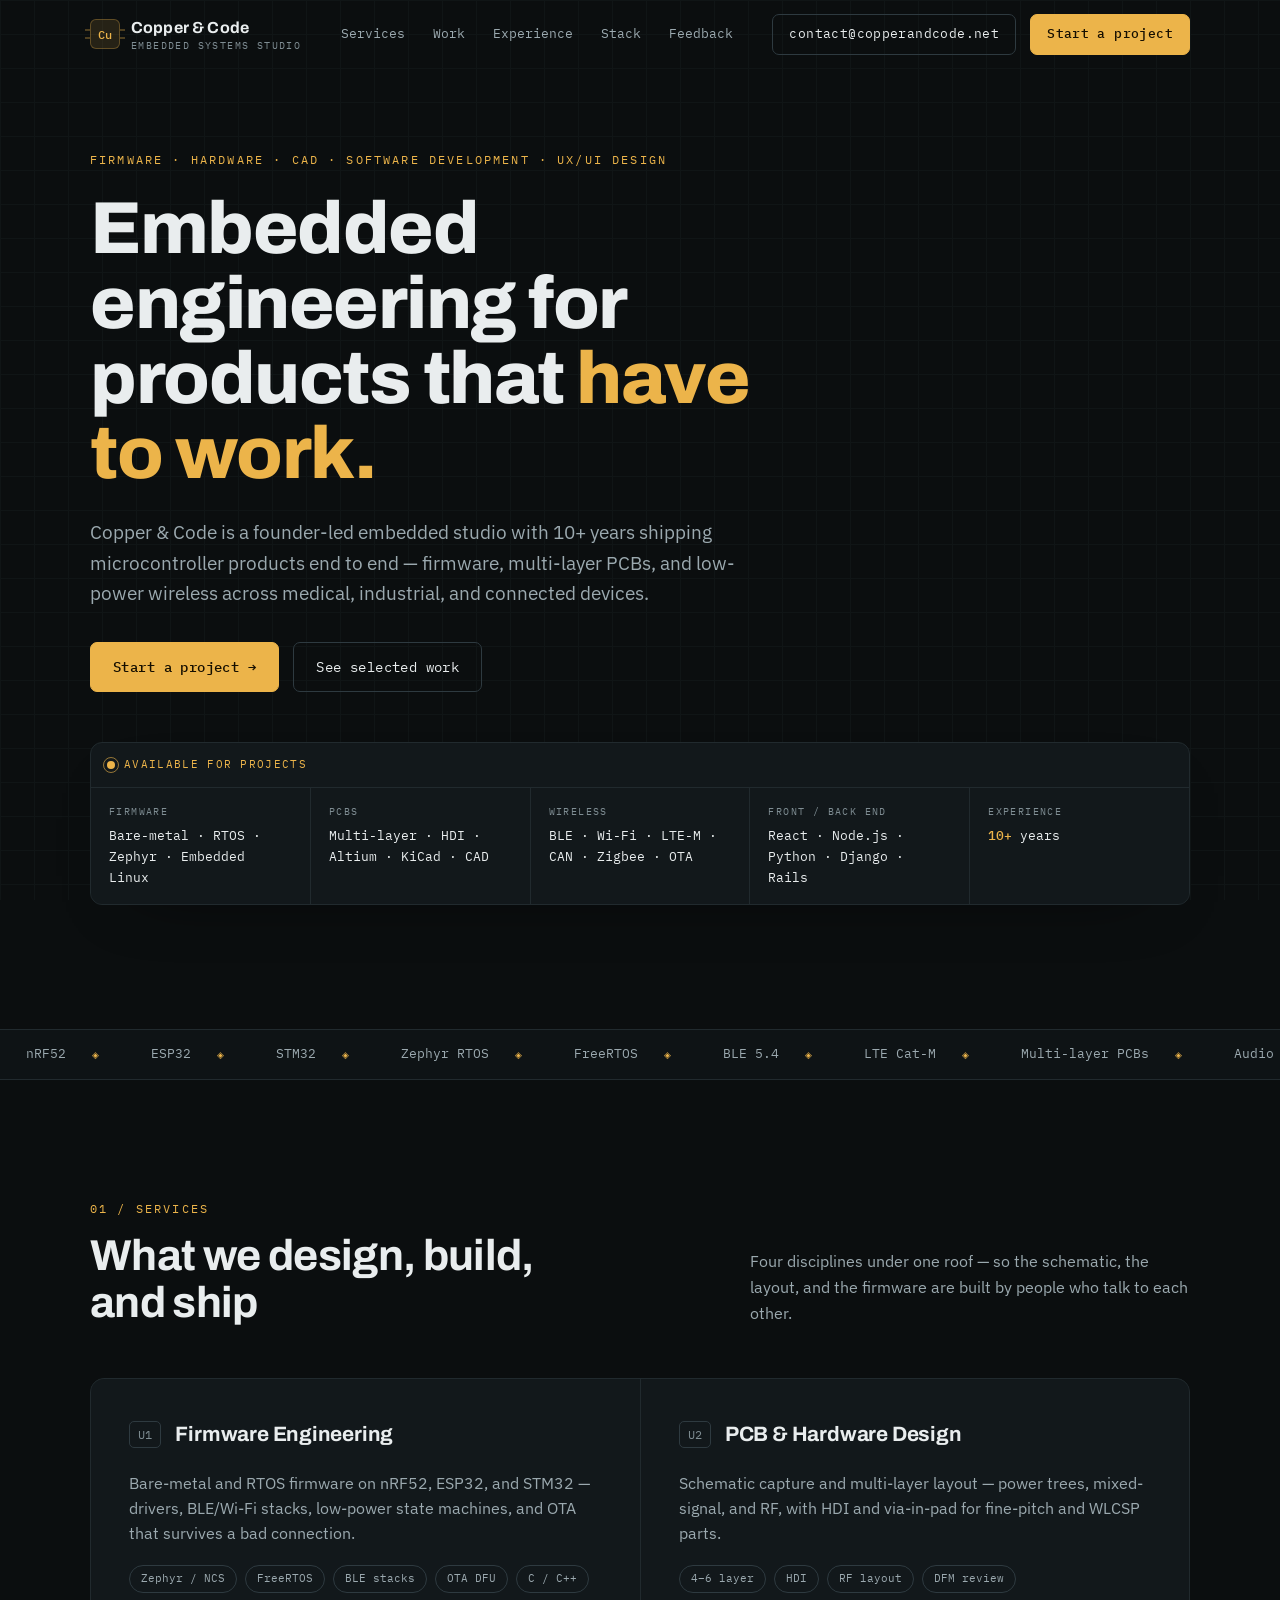
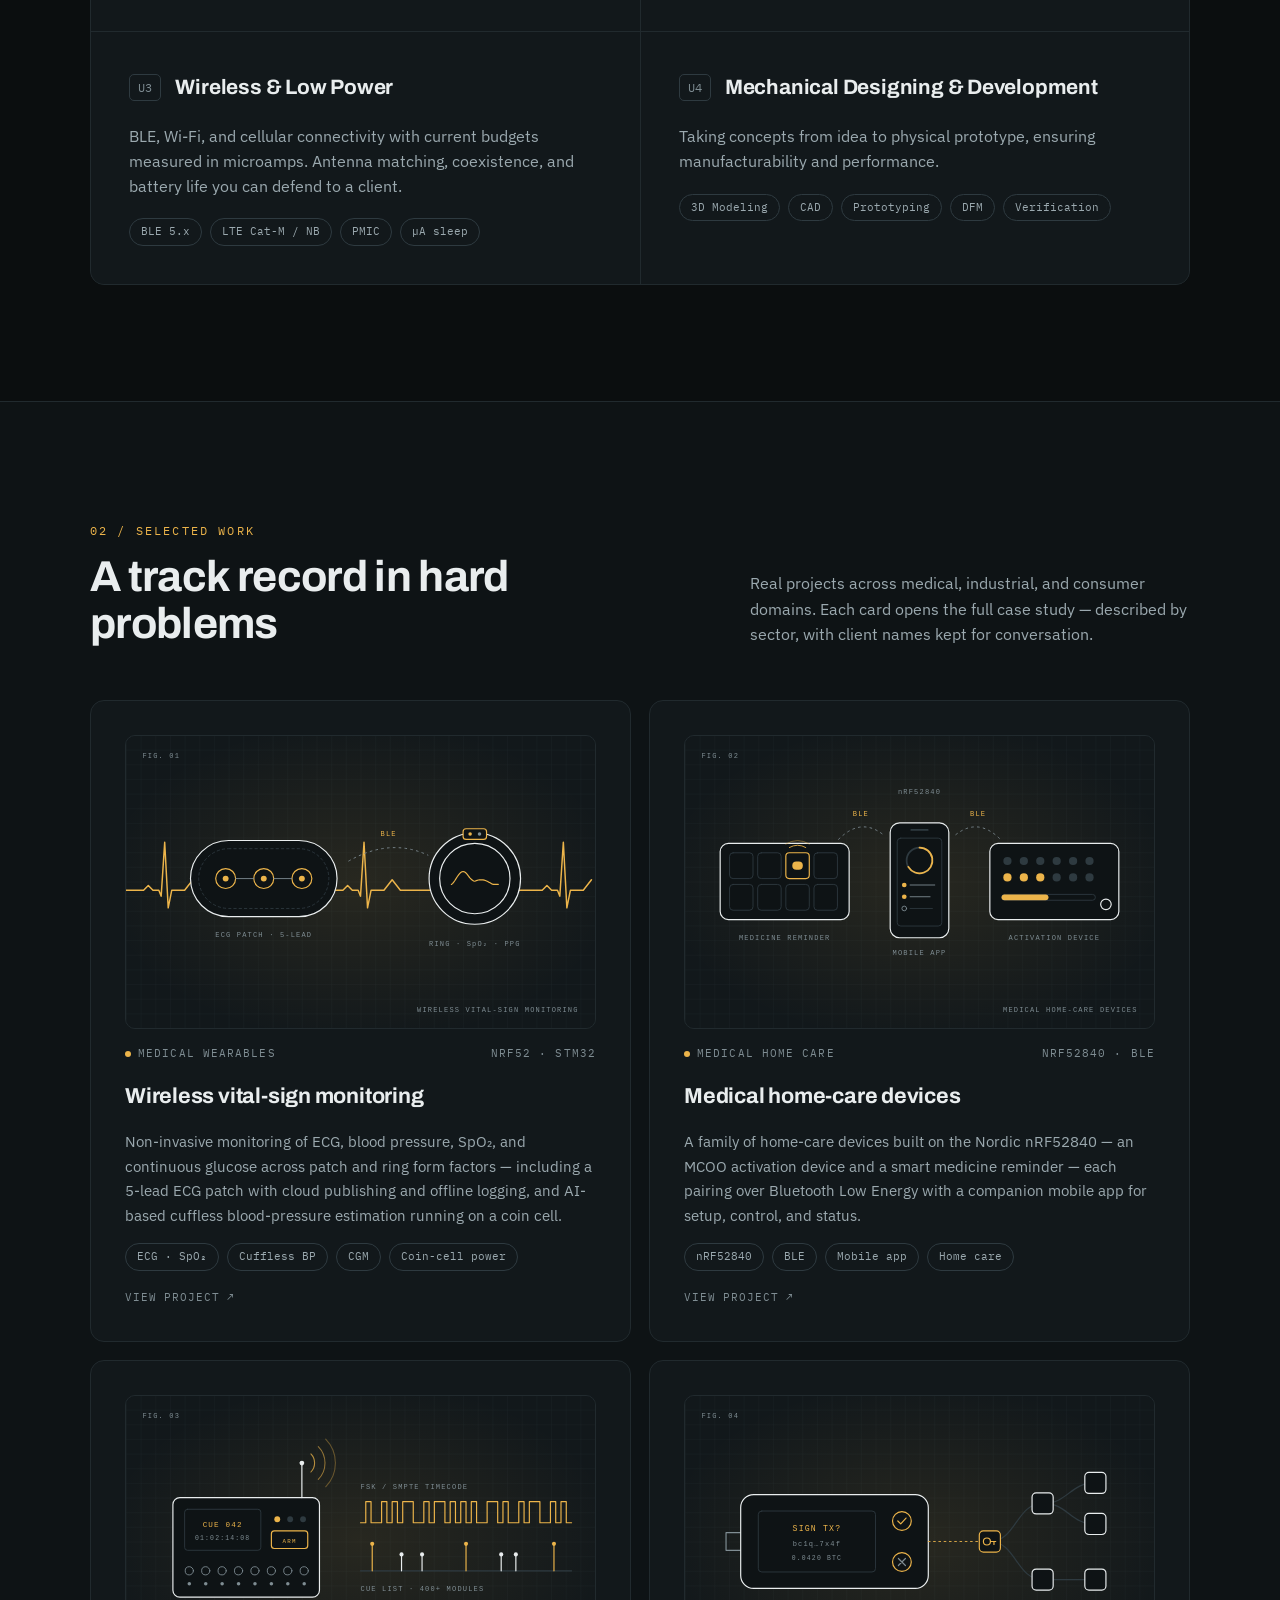
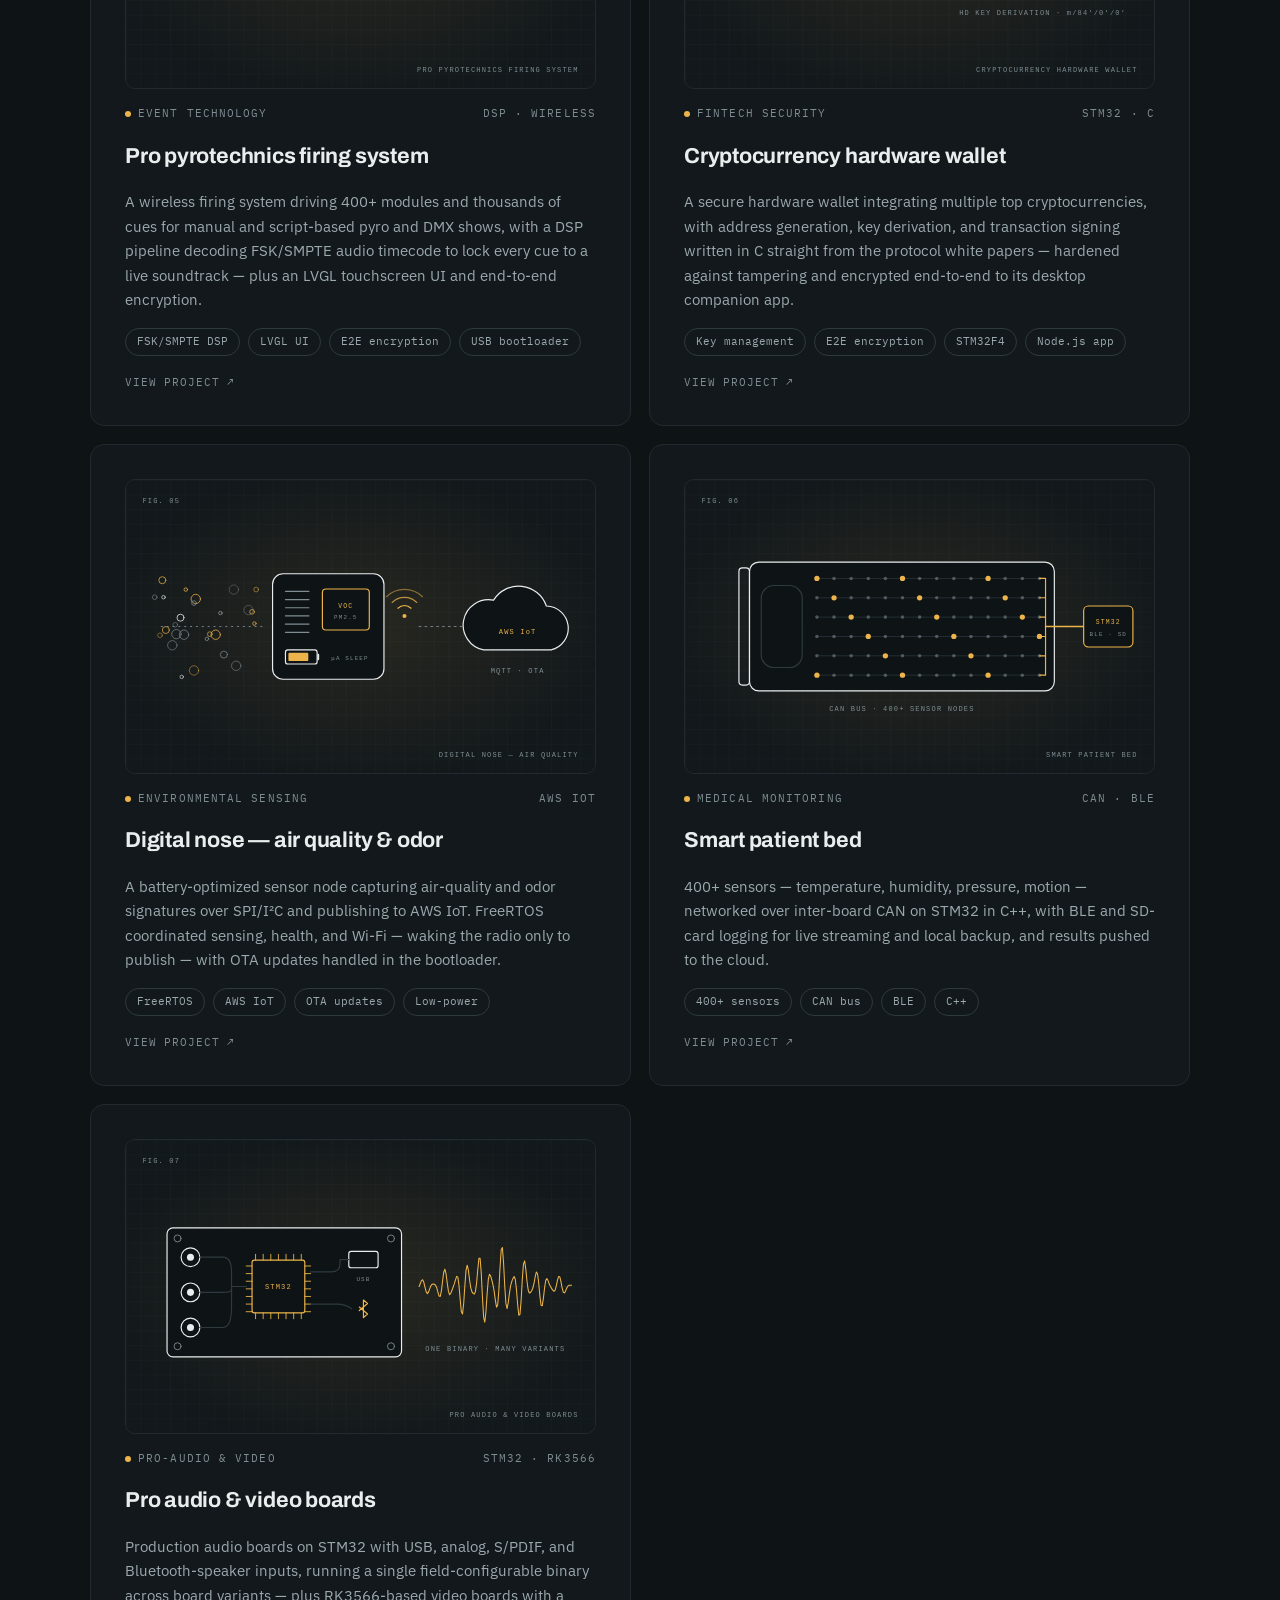
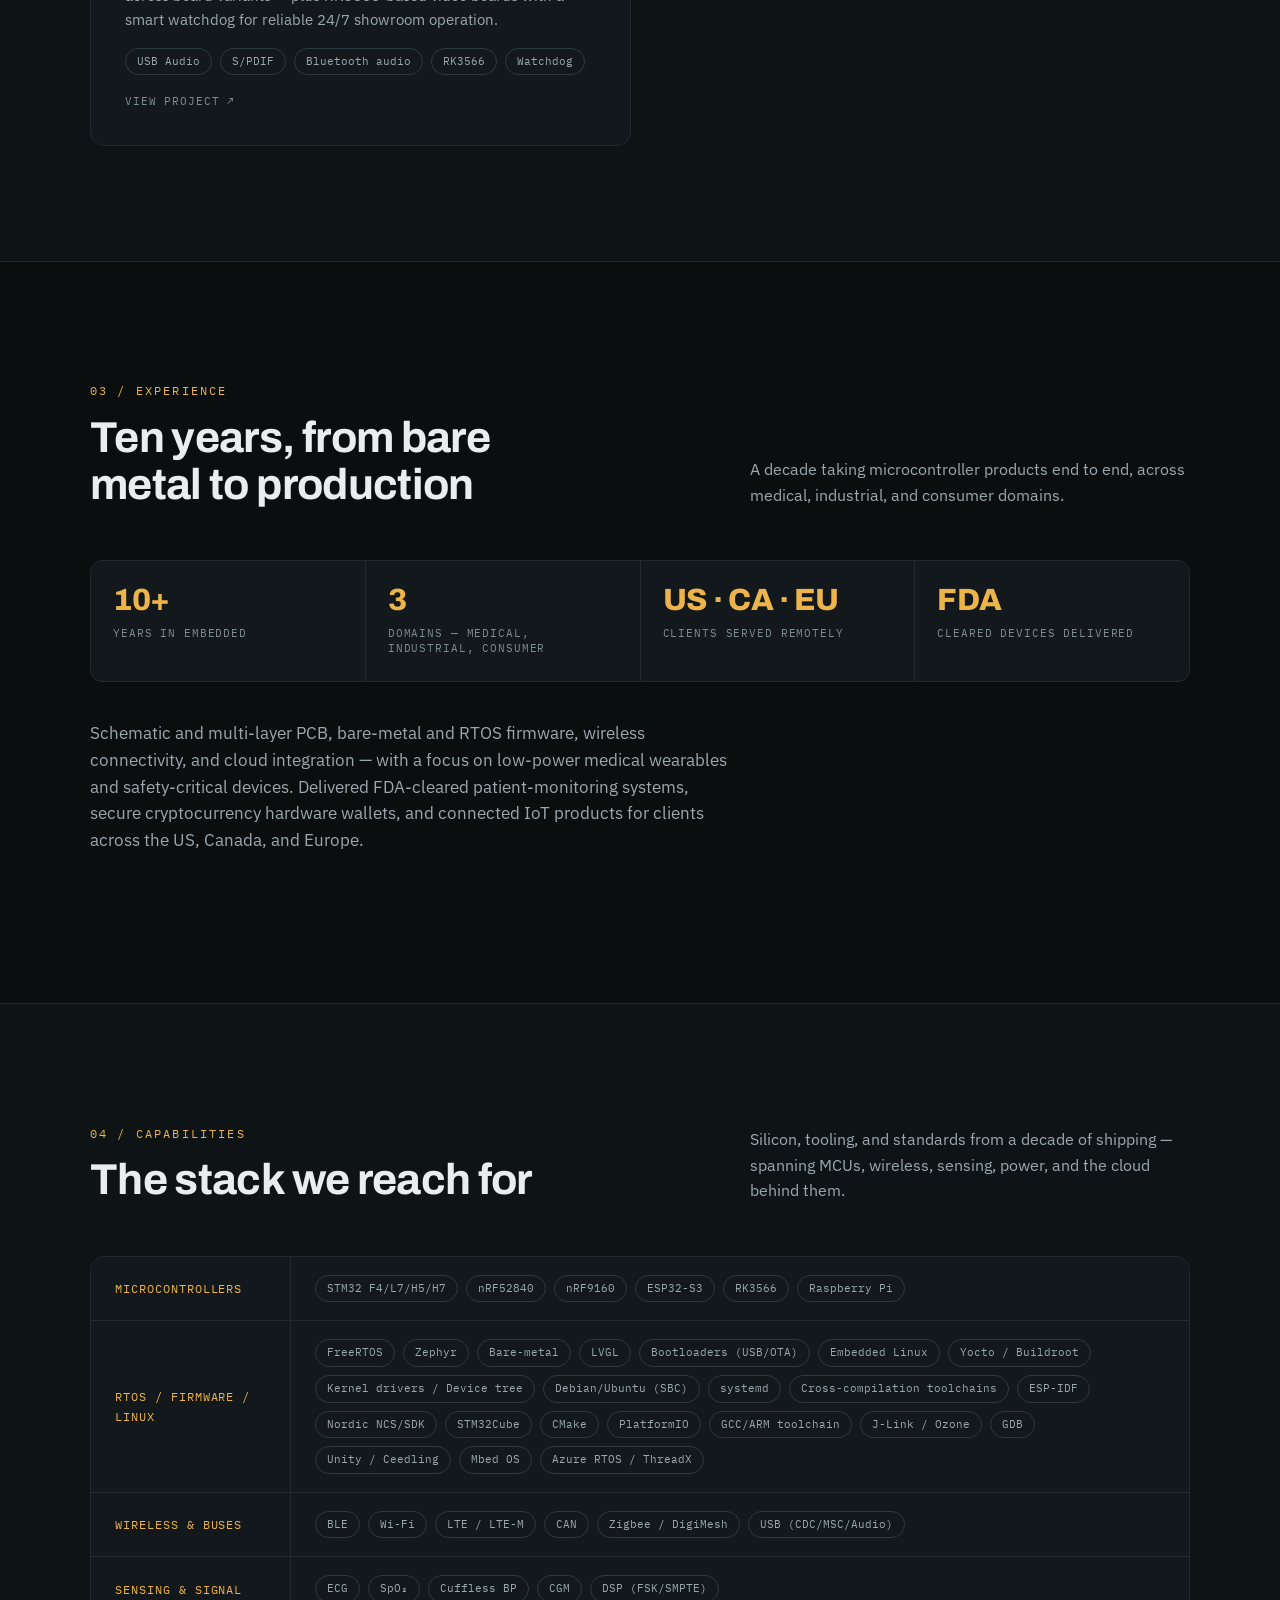
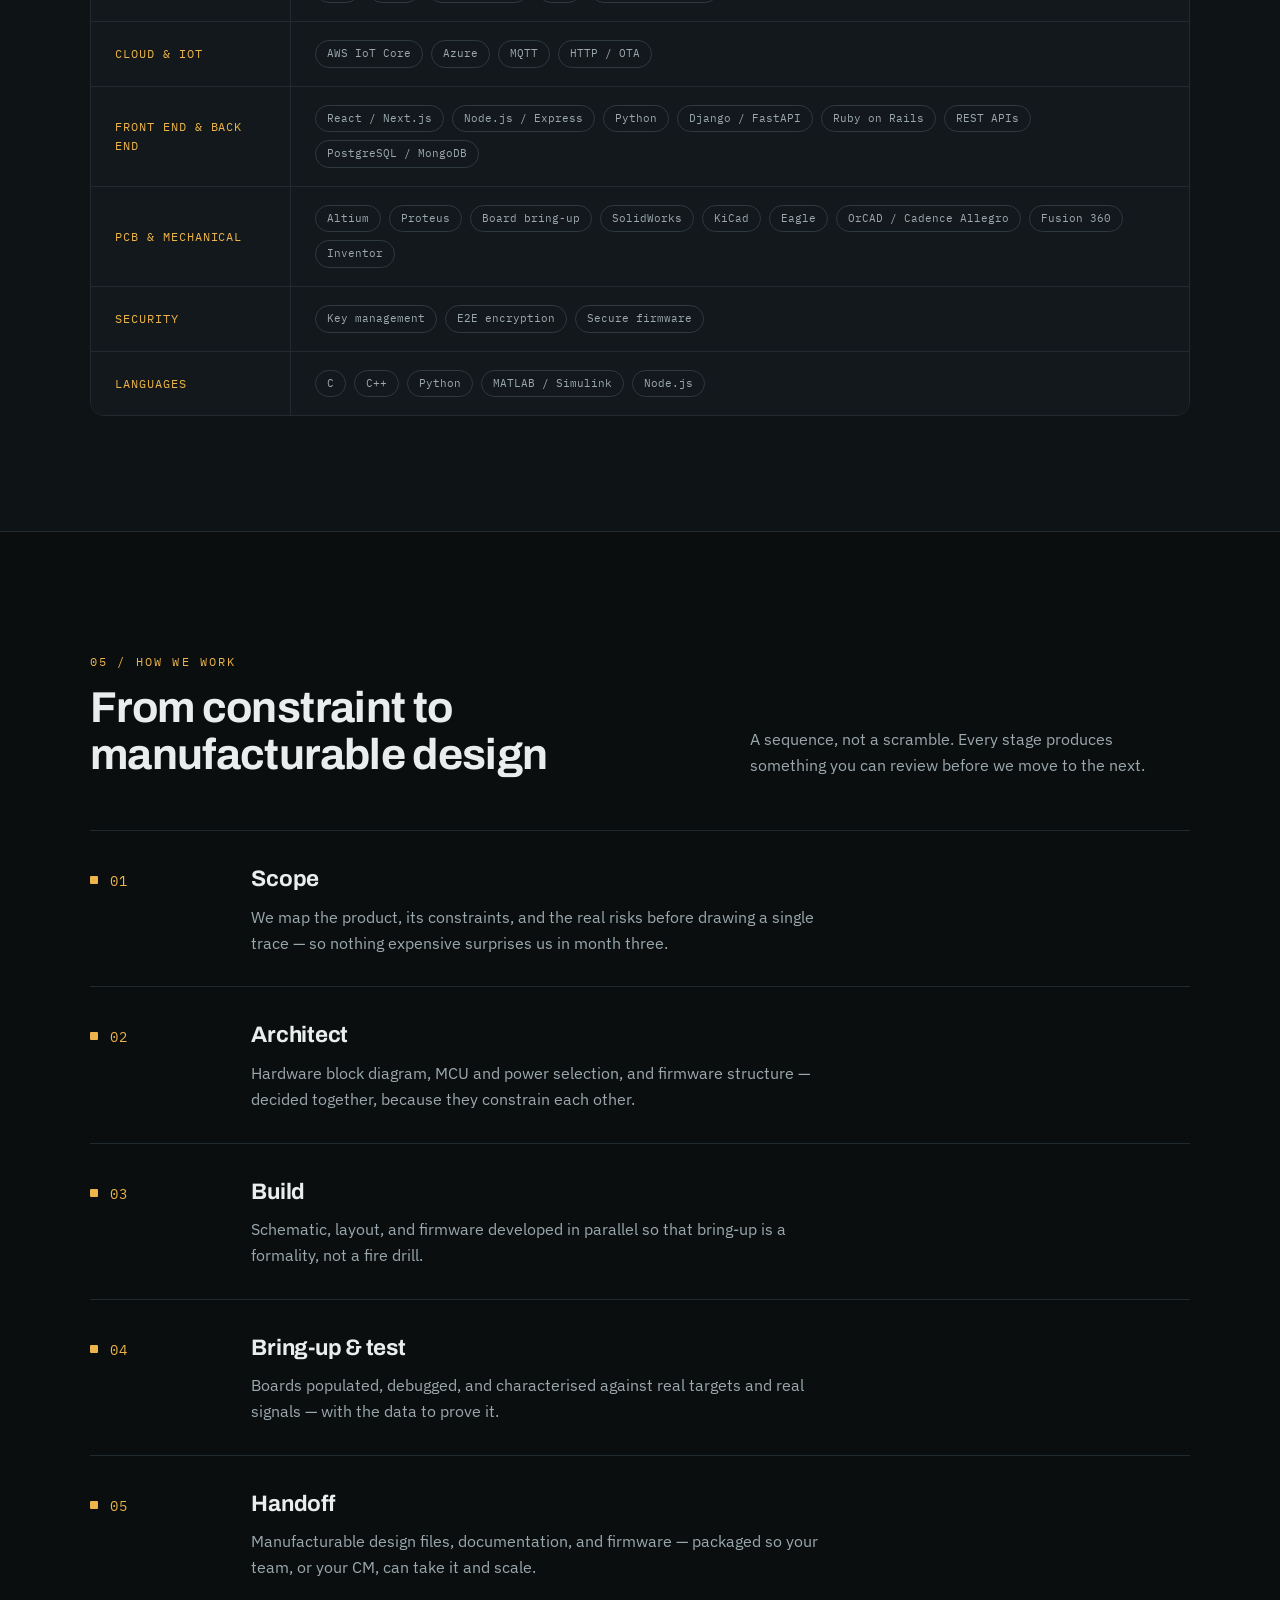
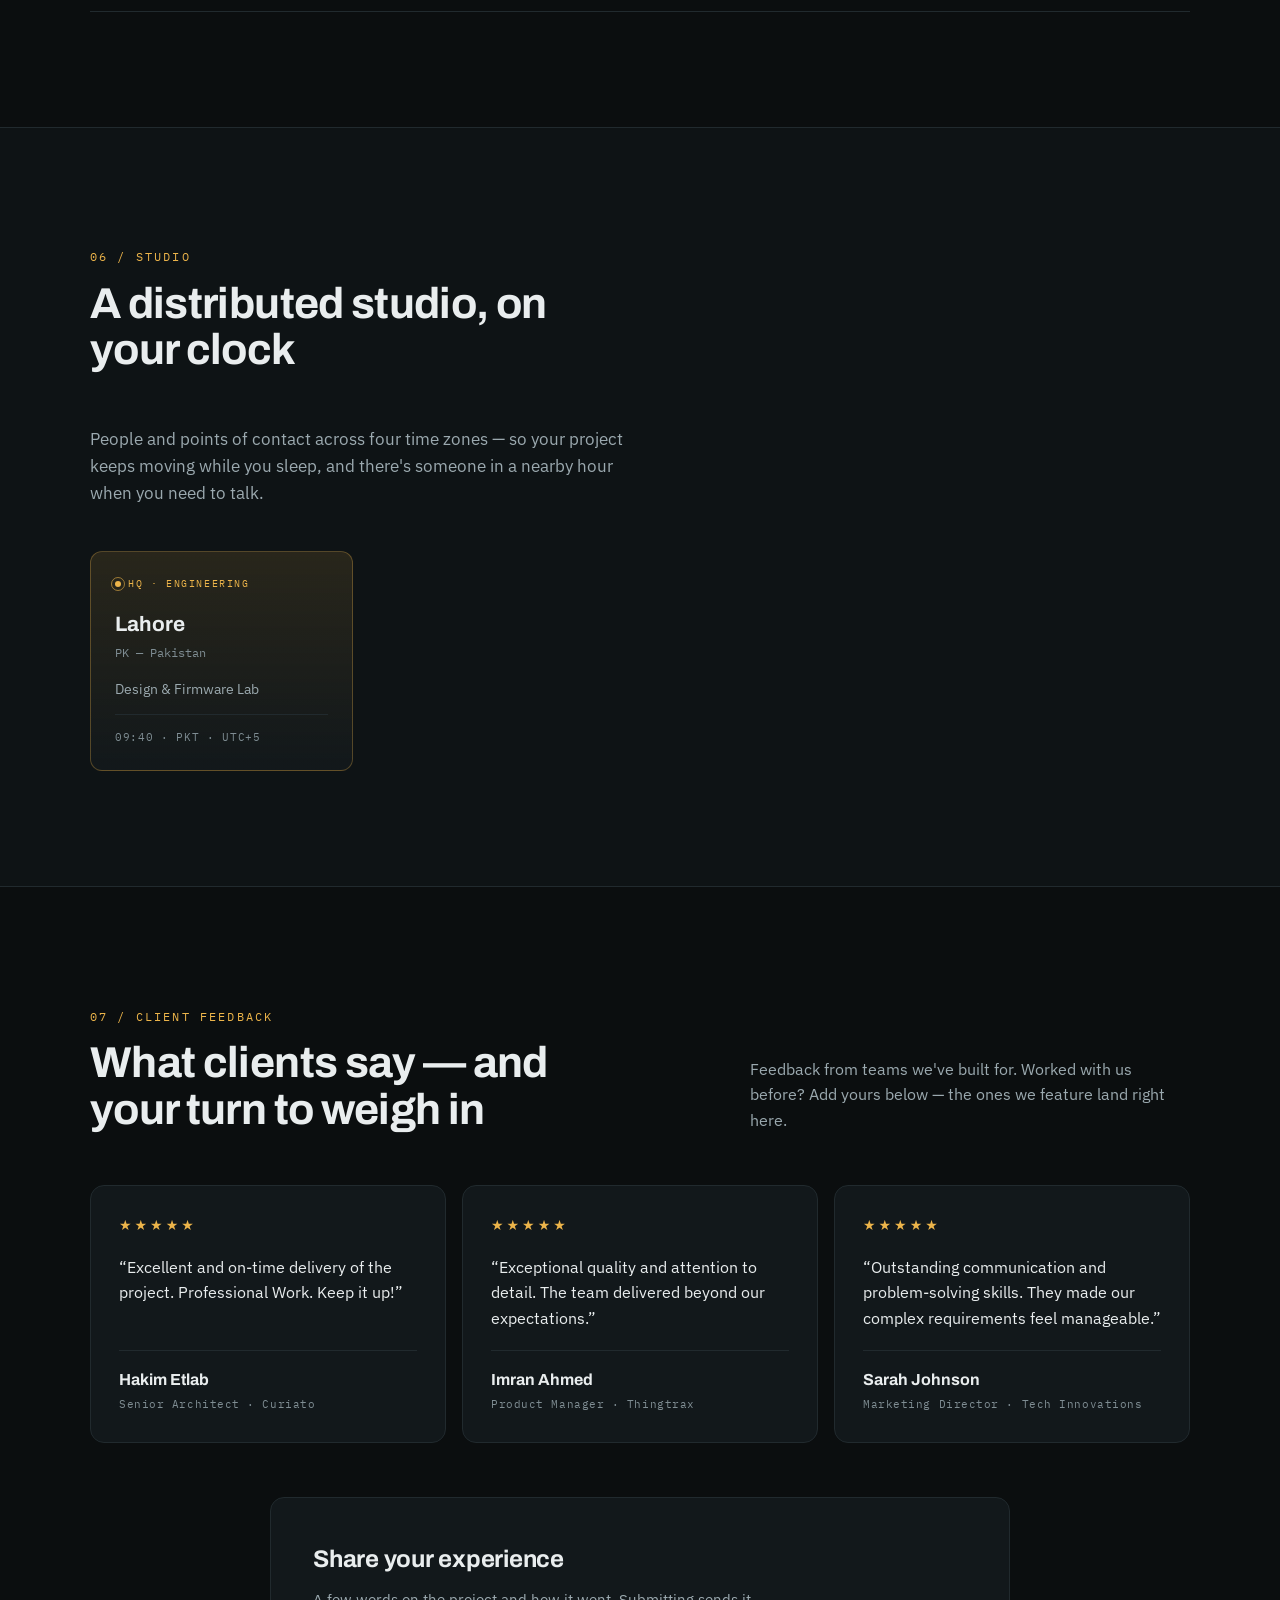
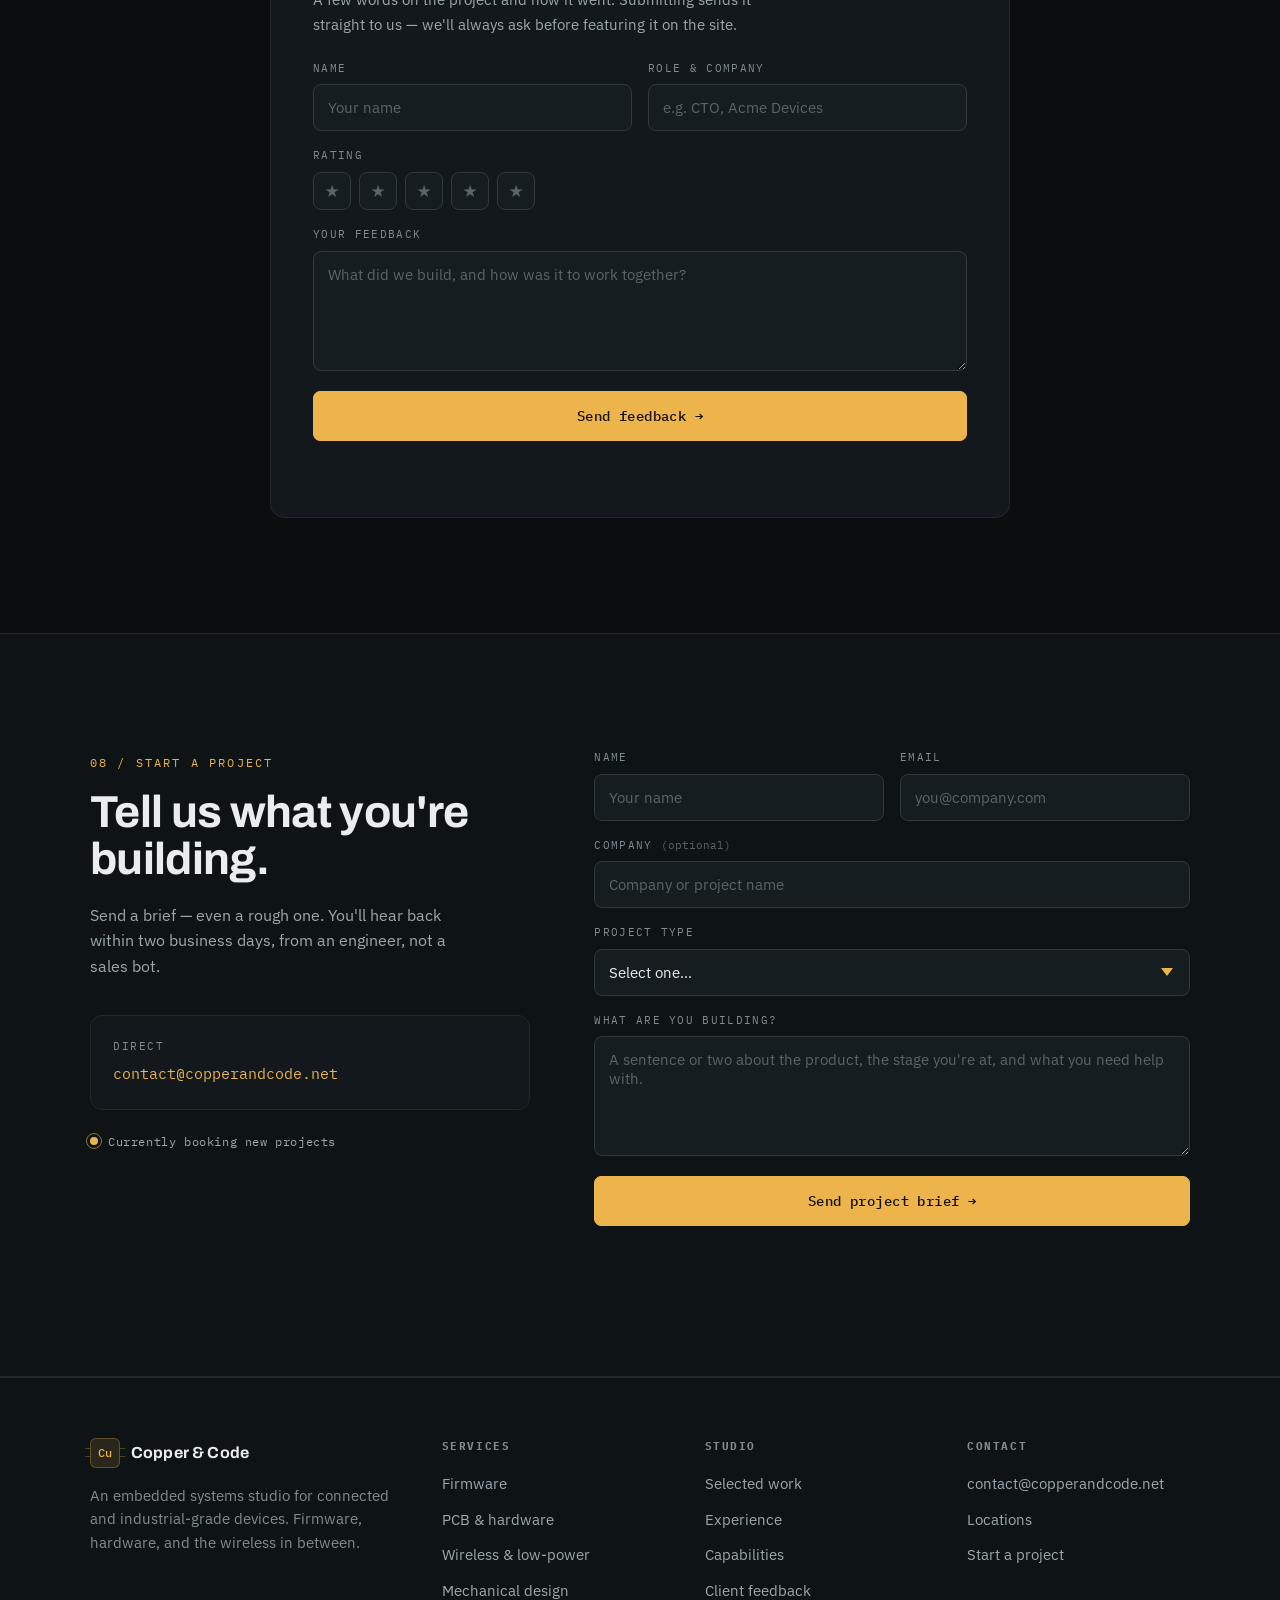
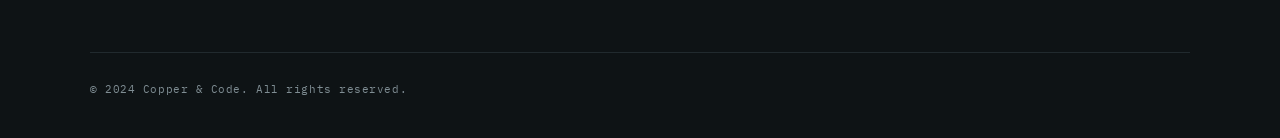
==== commit 45924e84: "updated new picrures of the projects" ====
--- a/index.html
+++ b/index.html
@@ -178,6 +178,16 @@
         <div class="tags"><span class="tag">ECG · SpO₂</span><span class="tag">Cuffless BP</span><span class="tag">CGM</span><span class="tag">Coin-cell power</span></div>
         <div class="work-open">View project ↗</div>
       </a>
+      <a class="work reveal" href="work/medical-home-care.html">
+        <div class="work-media">
+          <img src="images/medical-home-care.svg" alt="Illustration: medicine reminder and activation device linked to a mobile app over BLE" loading="lazy" onerror="this.parentNode.classList.add('no-img')">
+        </div>
+        <div class="work-meta"><span><span class="dot"></span>Medical home care</span><span>nRF52840 · BLE</span></div>
+        <h3>Medical home-care devices</h3>
+        <p>A family of home-care devices built on the Nordic nRF52840 — an MCOO activation device and a smart medicine reminder — each pairing over Bluetooth Low Energy with a companion mobile app for setup, control, and status.</p>
+        <div class="tags"><span class="tag">nRF52840</span><span class="tag">BLE</span><span class="tag">Mobile app</span><span class="tag">Home care</span></div>
+        <div class="work-open">View project ↗</div>
+      </a>
       <a class="work reveal" href="work/pyro-firing-system.html">
         <div class="work-media">
           <img src="images/pyro-firing-system.svg" alt="Illustration: wireless firing module with FSK timecode and cue timeline" loading="lazy" onerror="this.parentNode.classList.add('no-img')">
@@ -224,8 +234,8 @@
         </div>
         <div class="work-meta"><span><span class="dot"></span>Pro-audio &amp; video</span><span>STM32 · RK3566</span></div>
         <h3>Pro audio &amp; video boards</h3>
-        <p>Production audio boards on STM32 with USB, analog, and Bluetooth-speaker inputs, running a single field-configurable binary across board variants — plus RK3566-based video boards with a smart watchdog for reliable 24/7 showroom operation.</p>
-        <div class="tags"><span class="tag">USB Audio</span><span class="tag">Bluetooth audio</span><span class="tag">RK3566</span><span class="tag">Watchdog</span></div>
+        <p>Production audio boards on STM32 with USB, analog, S/PDIF, and Bluetooth-speaker inputs, running a single field-configurable binary across board variants — plus RK3566-based video boards with a smart watchdog for reliable 24/7 showroom operation.</p>
+        <div class="tags"><span class="tag">USB Audio</span><span class="tag">S/PDIF</span><span class="tag">Bluetooth audio</span><span class="tag">RK3566</span><span class="tag">Watchdog</span></div>
         <div class="work-open">View project ↗</div>
       </a>
     </div>
@@ -259,7 +269,7 @@
       </div>
       <div class="xp-row">
         <div class="xp-left"><div class="xp-when">2023 — 2024</div><div class="xp-co">Pro-audio &amp; entertainment · Canada</div></div>
-        <div class="xp-right"><div class="xp-role">Embedded Systems Engineer</div><p>Proprietary audio boards and BLE products on STM32 and nRF52840 — USB/analog/S-PDIF audio, a motorized Lift-TV, a BLE exercise device, and large BLE displays.</p></div>
+        <div class="xp-right"><div class="xp-role">Embedded Systems Engineer</div><p>Proprietary audio boards and BLE products on STM32 and nRF52840 — USB, analog, and S/PDIF audio, a motorized Lift-TV, a BLE exercise device, and large BLE displays.</p></div>
       </div>
       <div class="xp-row">
         <div class="xp-left"><div class="xp-when">2023</div><div class="xp-co">Environmental sensing · Contract</div></div>
--- a/styles.css
+++ b/styles.css
@@ -385,6 +385,11 @@
 /* only the cover illustration so far: show it as a full-width banner */
 html:not(.dev) .gallery:not(:has(.gallery-item:not(.wide):not(.no-img))) .gallery-item.wide{grid-column:1/-1;aspect-ratio:16/7}
 .gallery-item img{position:absolute;inset:0;width:100%;height:100%;object-fit:cover;display:block}
+/* PCB renders: show the whole board on its own grey backdrop instead of cropping */
+.render{background:#DFDFDF}
+.render img{object-fit:contain}
+.gallery-item.strip{grid-column:1/-1;aspect-ratio:6/1}
+.gallery-item.full{grid-column:1/-1;aspect-ratio:5/2}
 
 .detail-cta{text-align:center}
 .detail-cta h2{font-family:var(--font-display);font-weight:700;font-size:clamp(1.6rem,3vw,2.2rem);letter-spacing:-.015em}
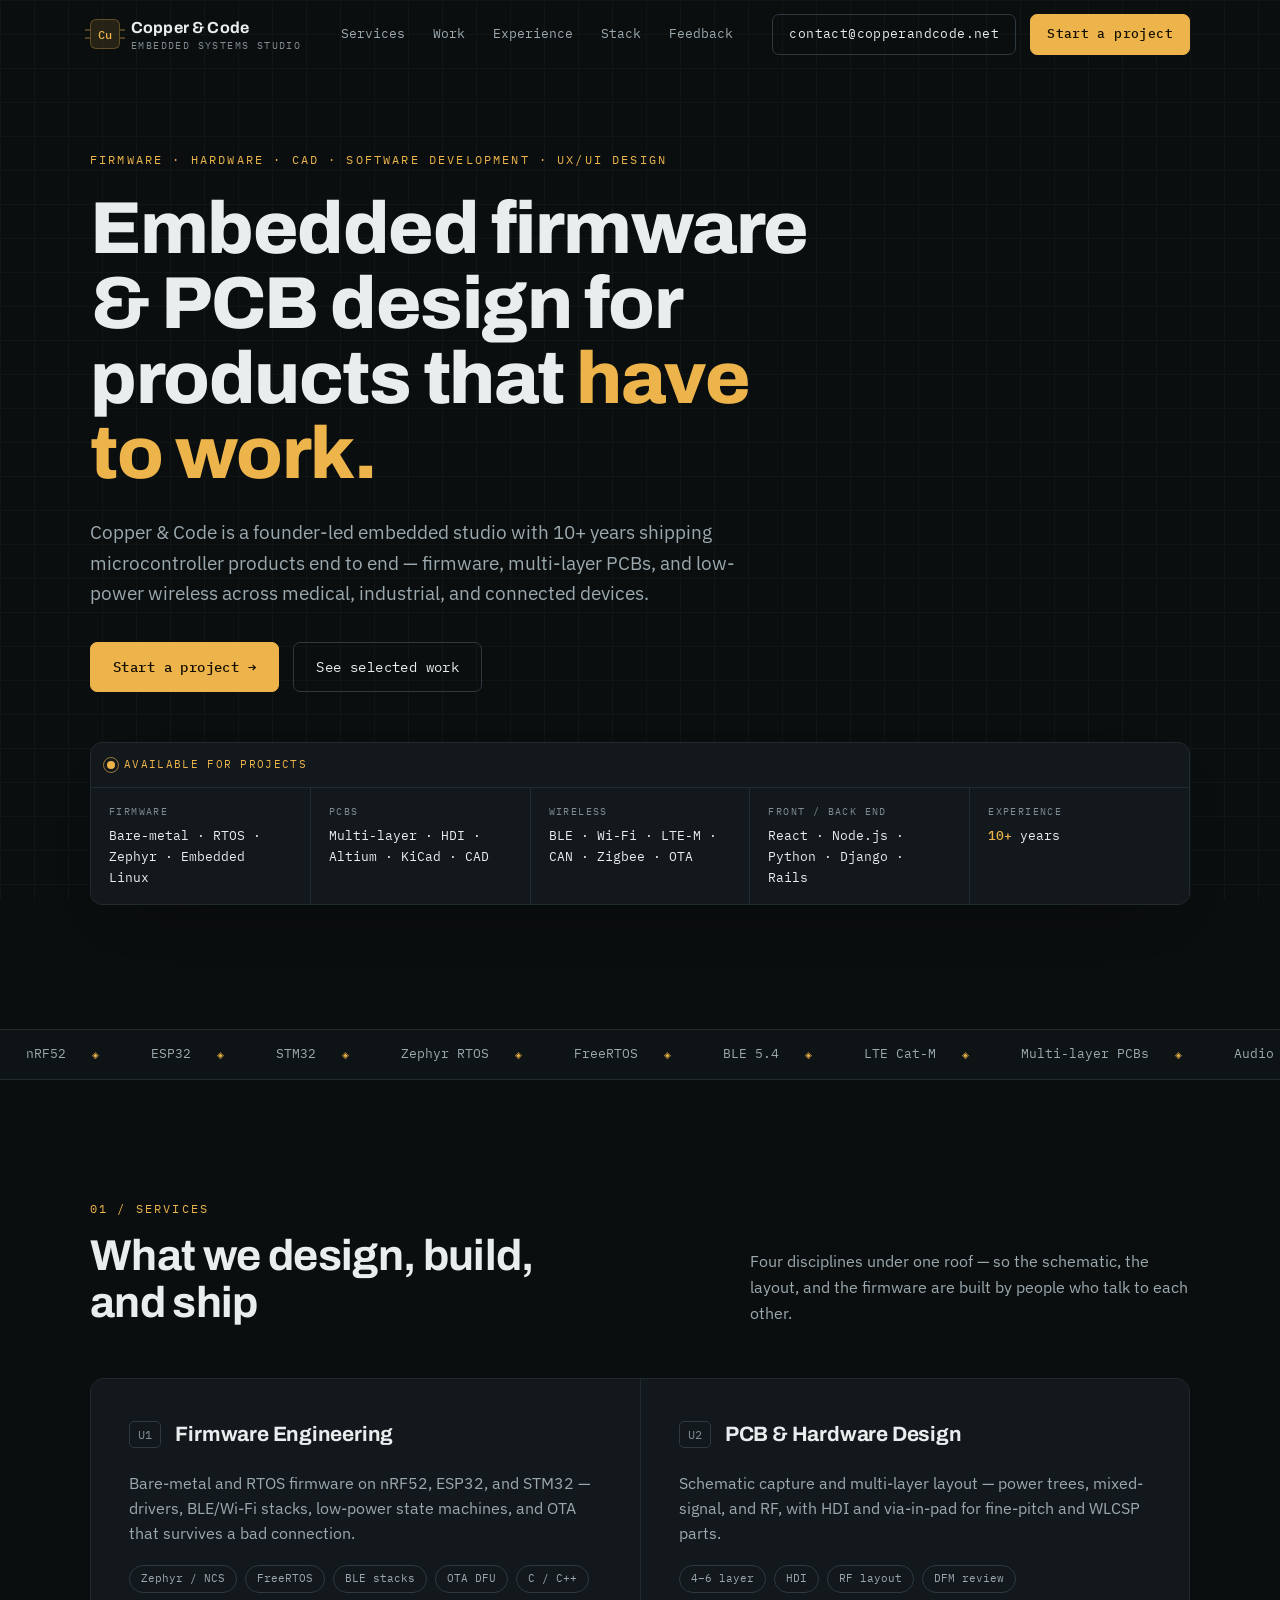
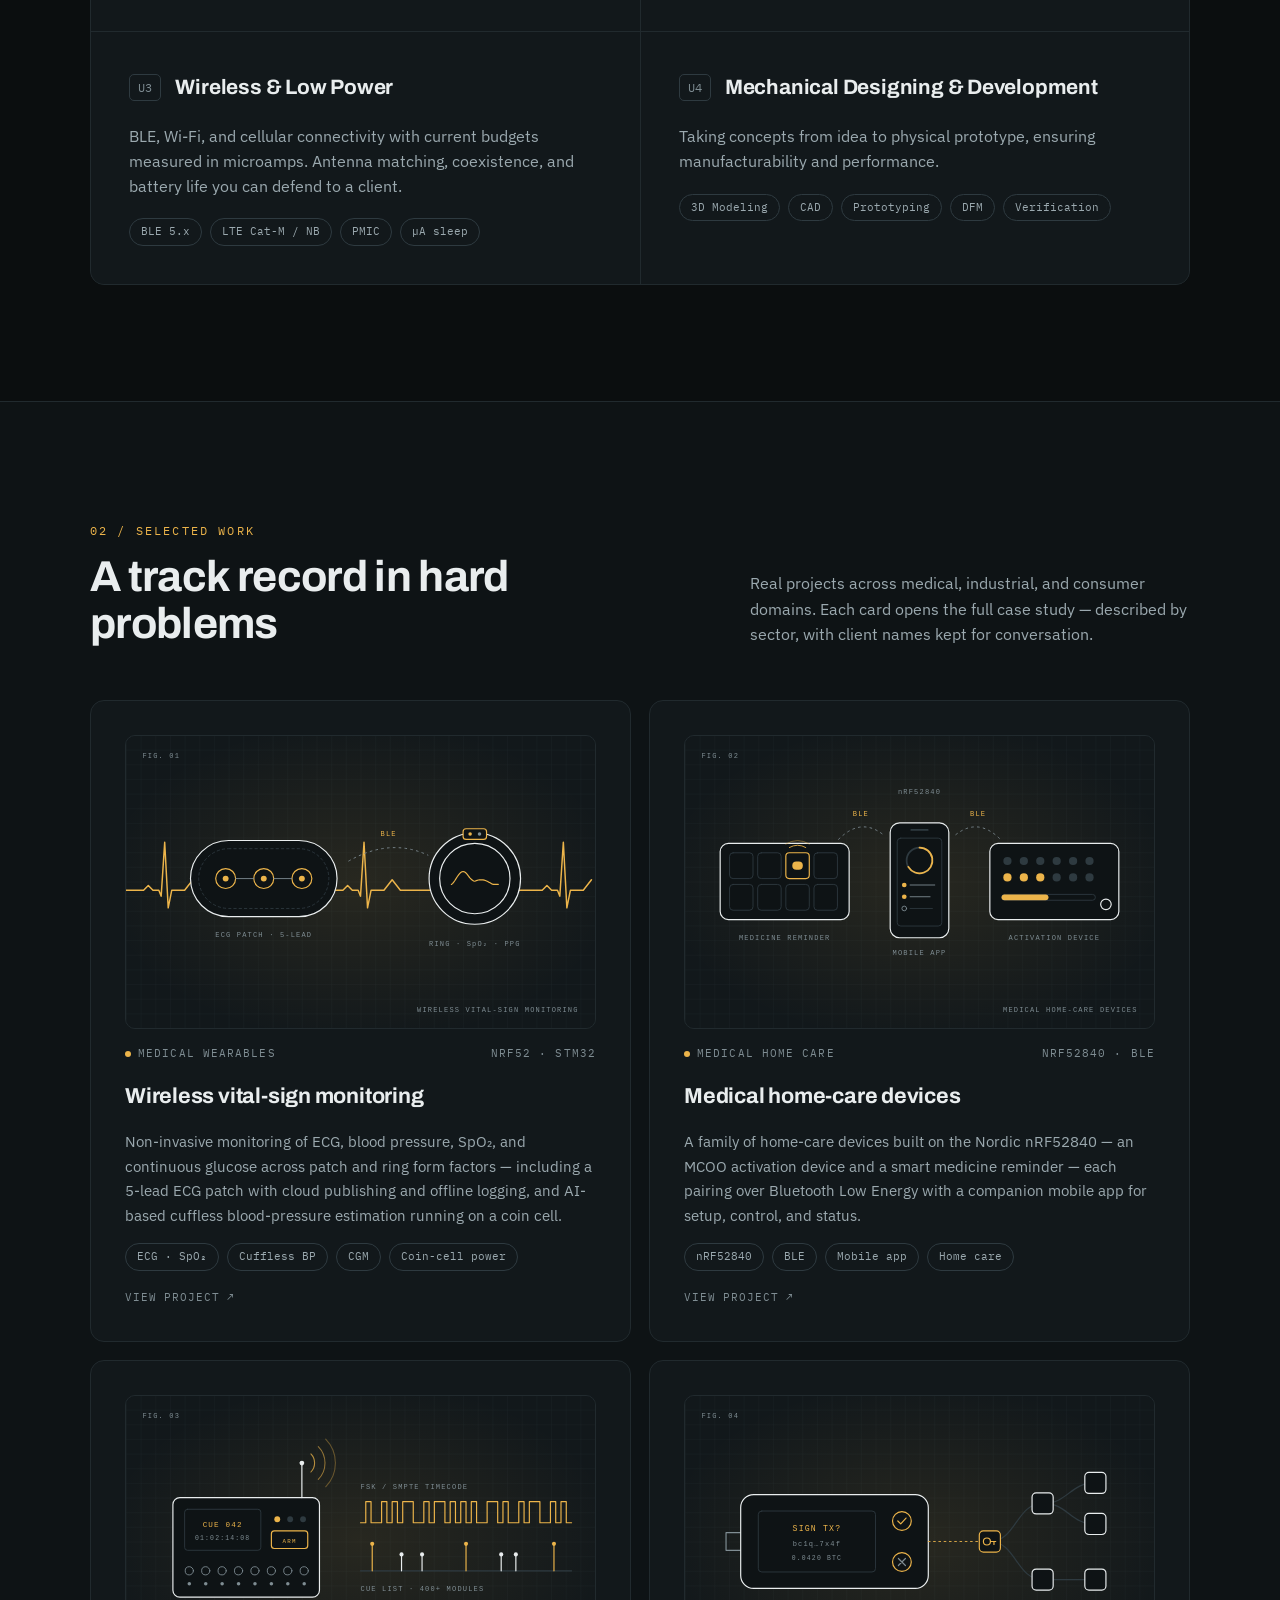
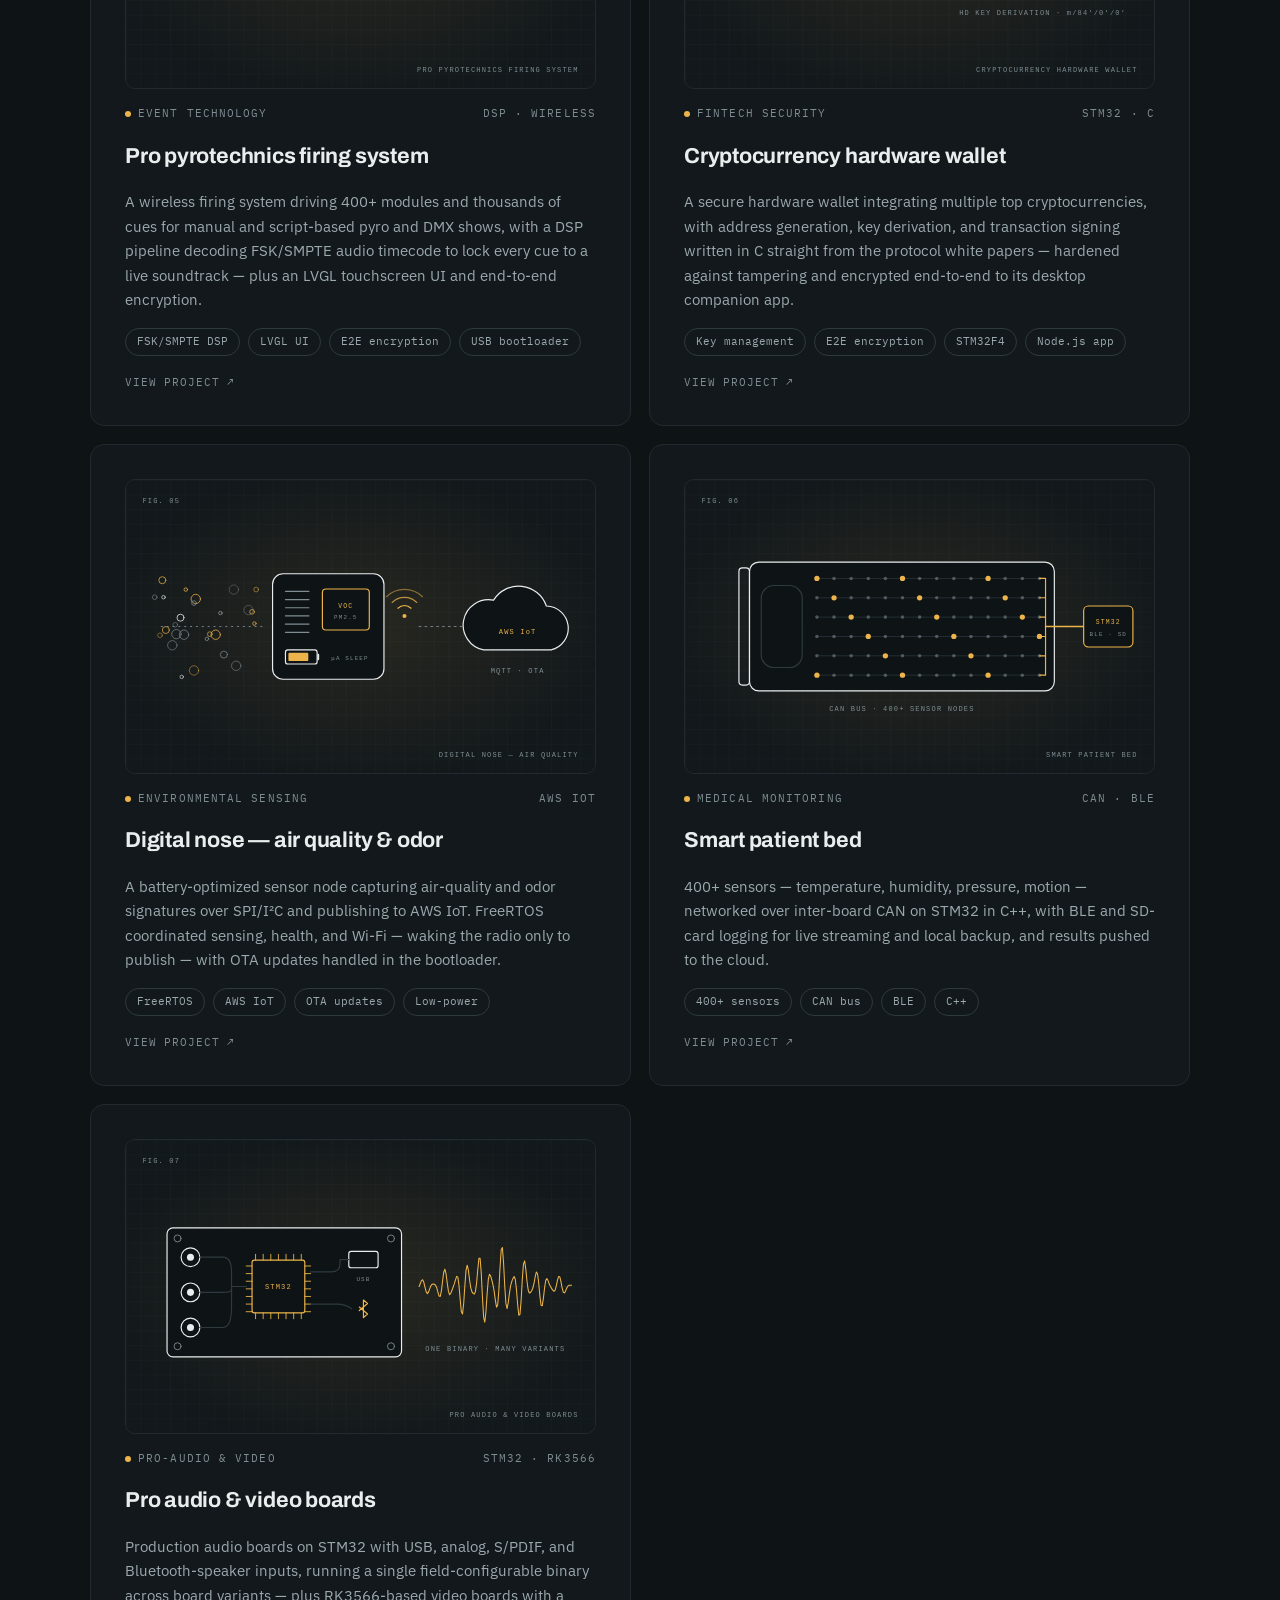
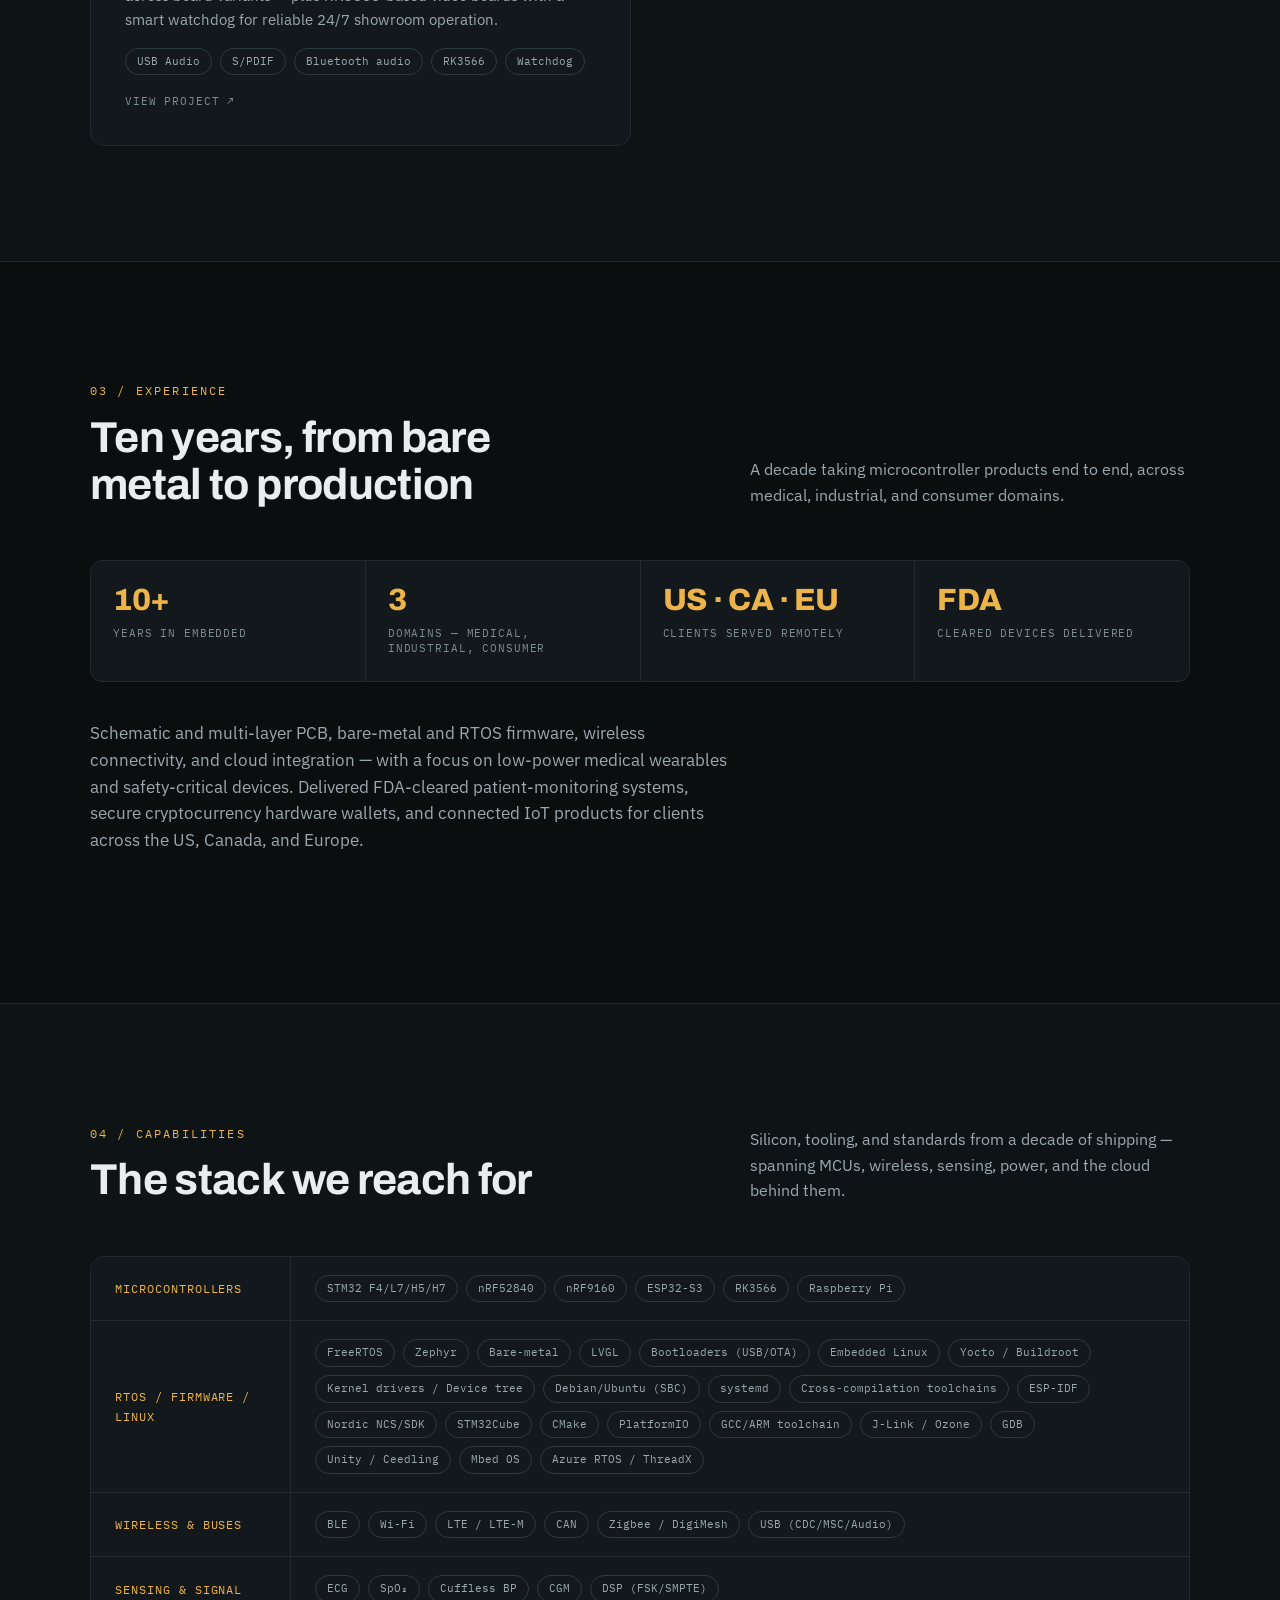
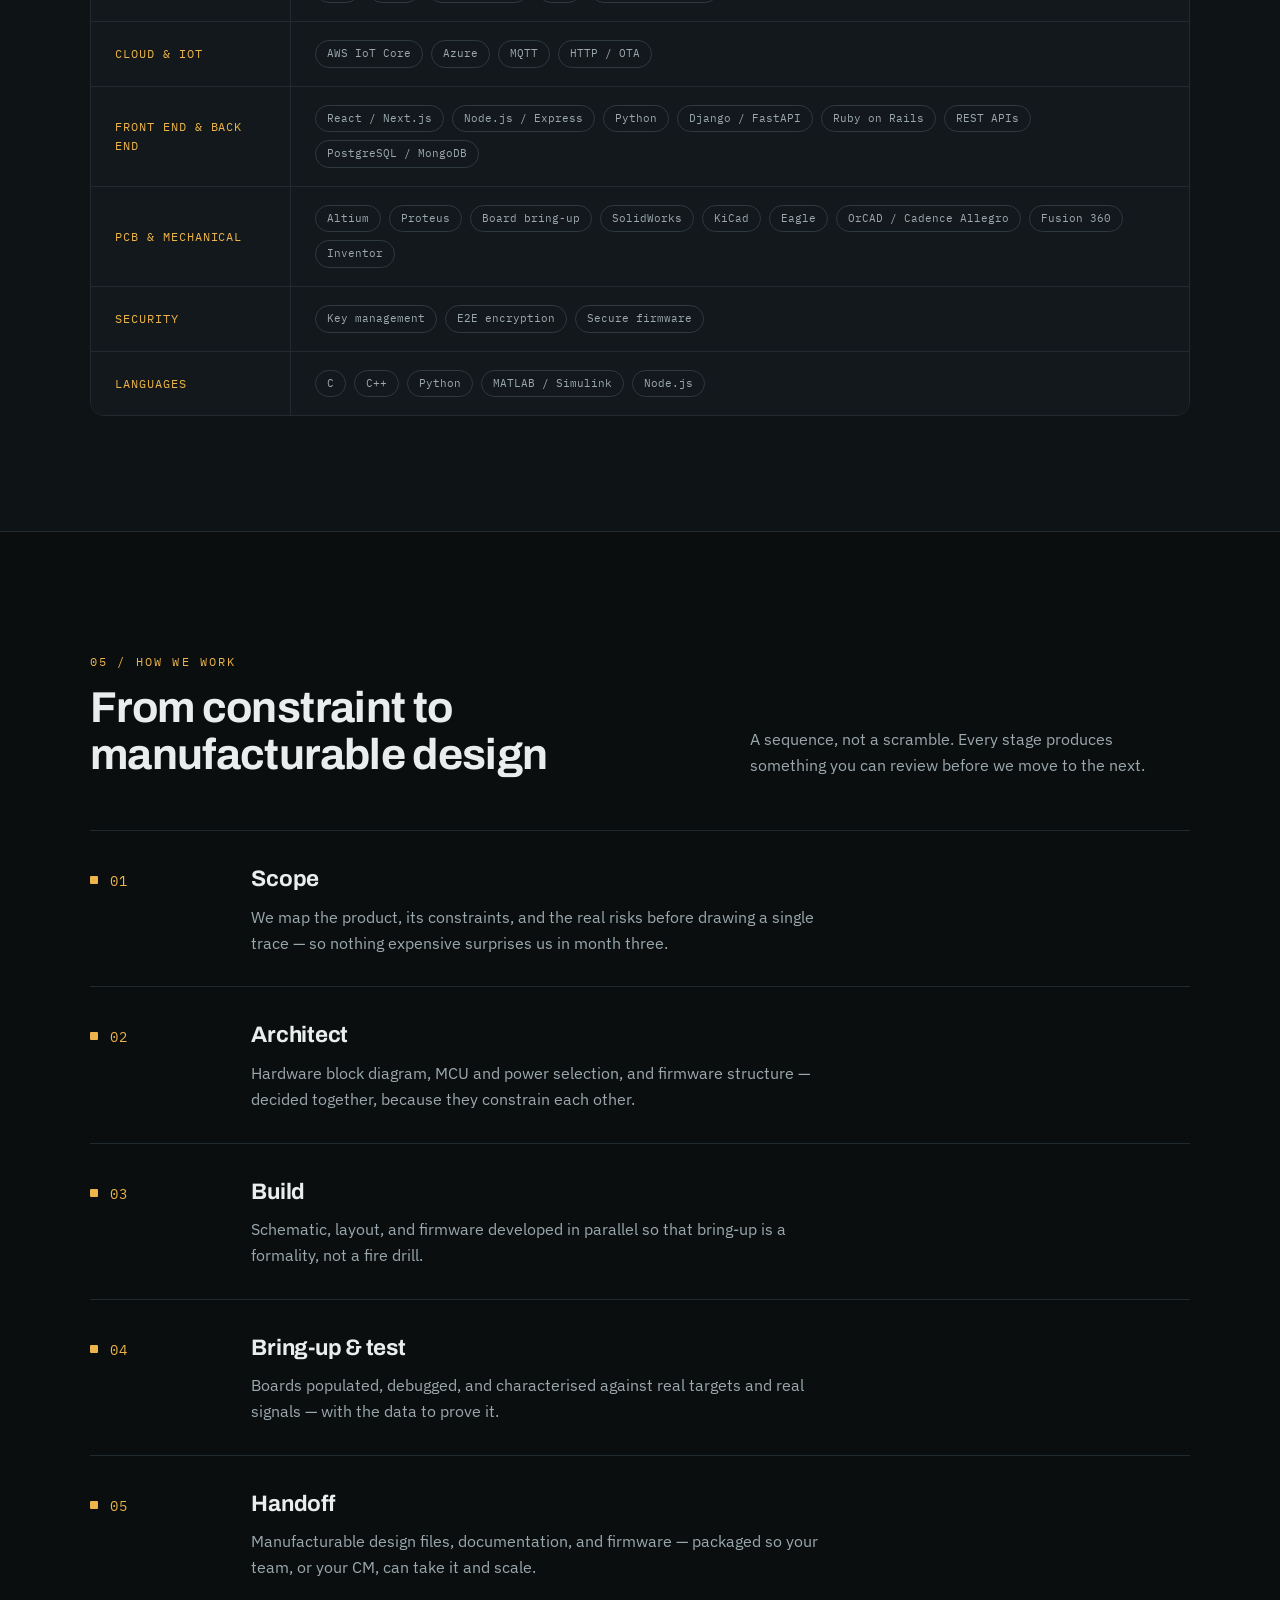
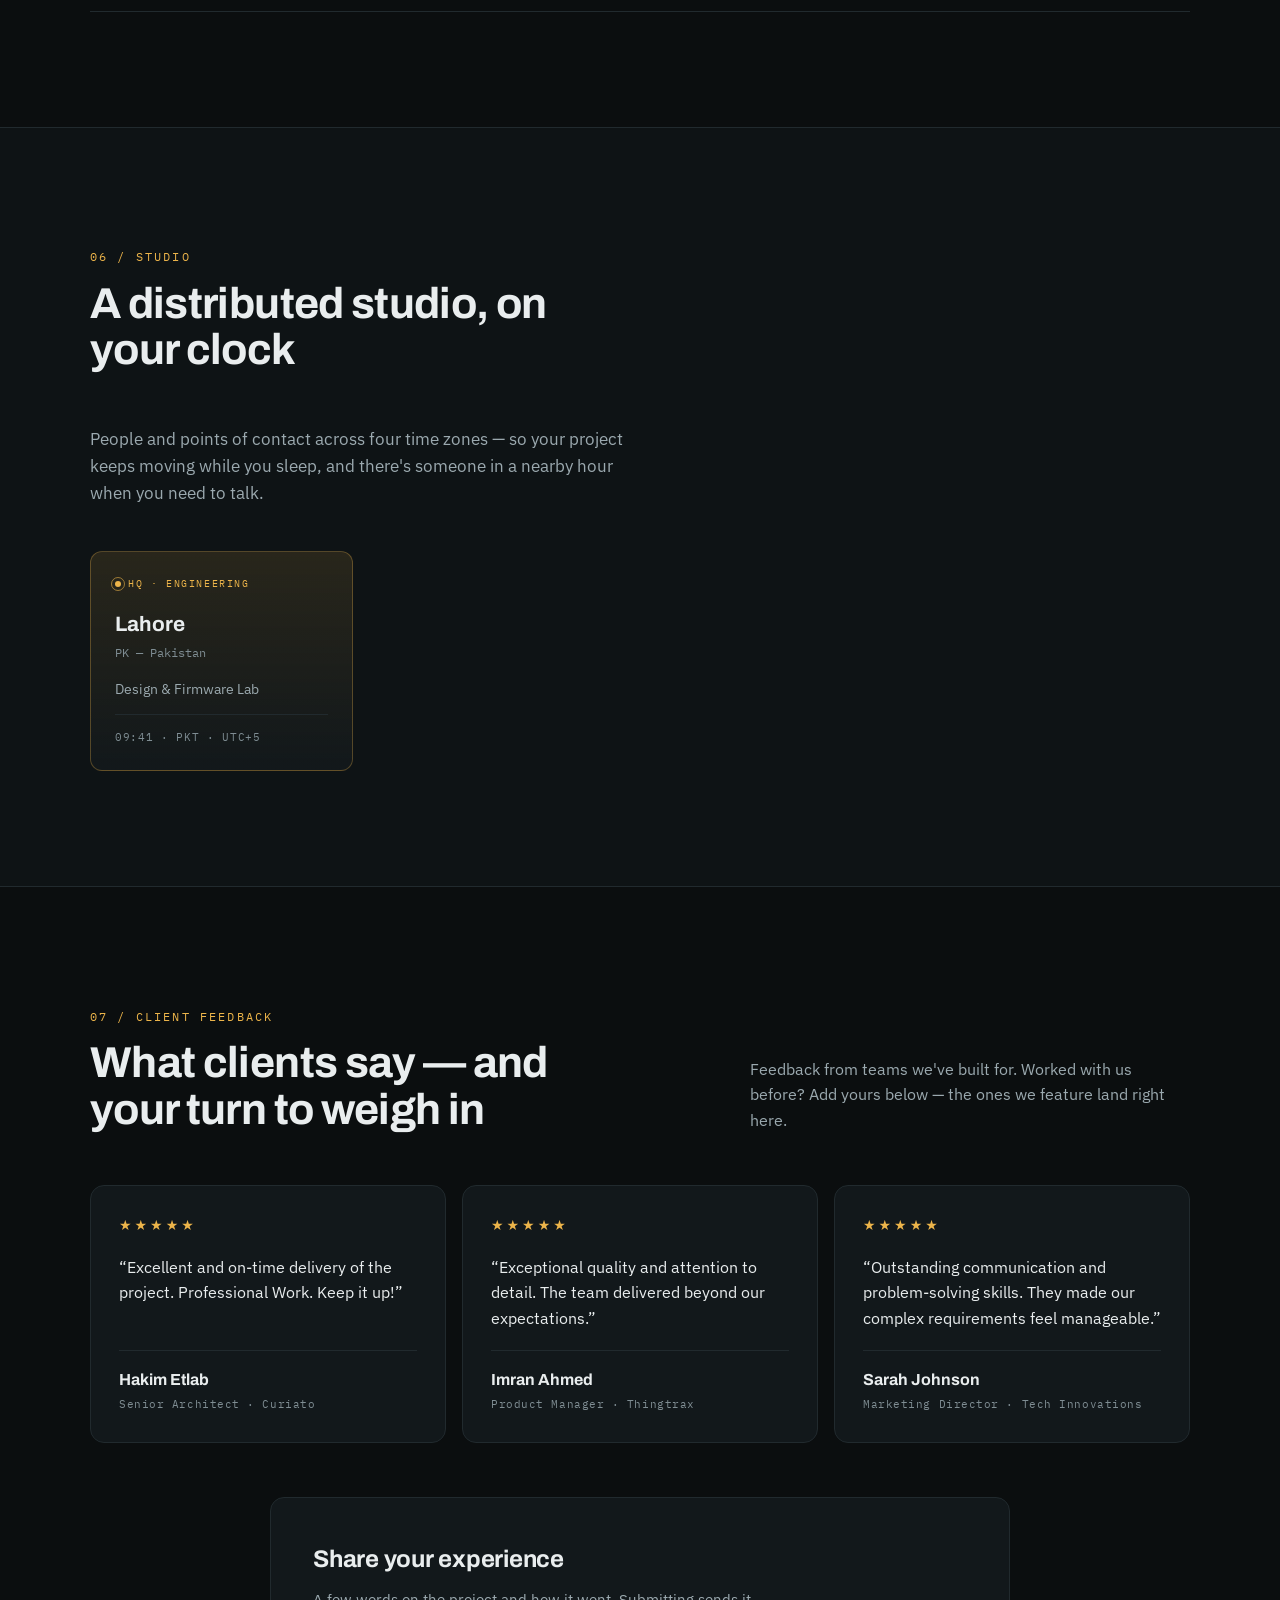
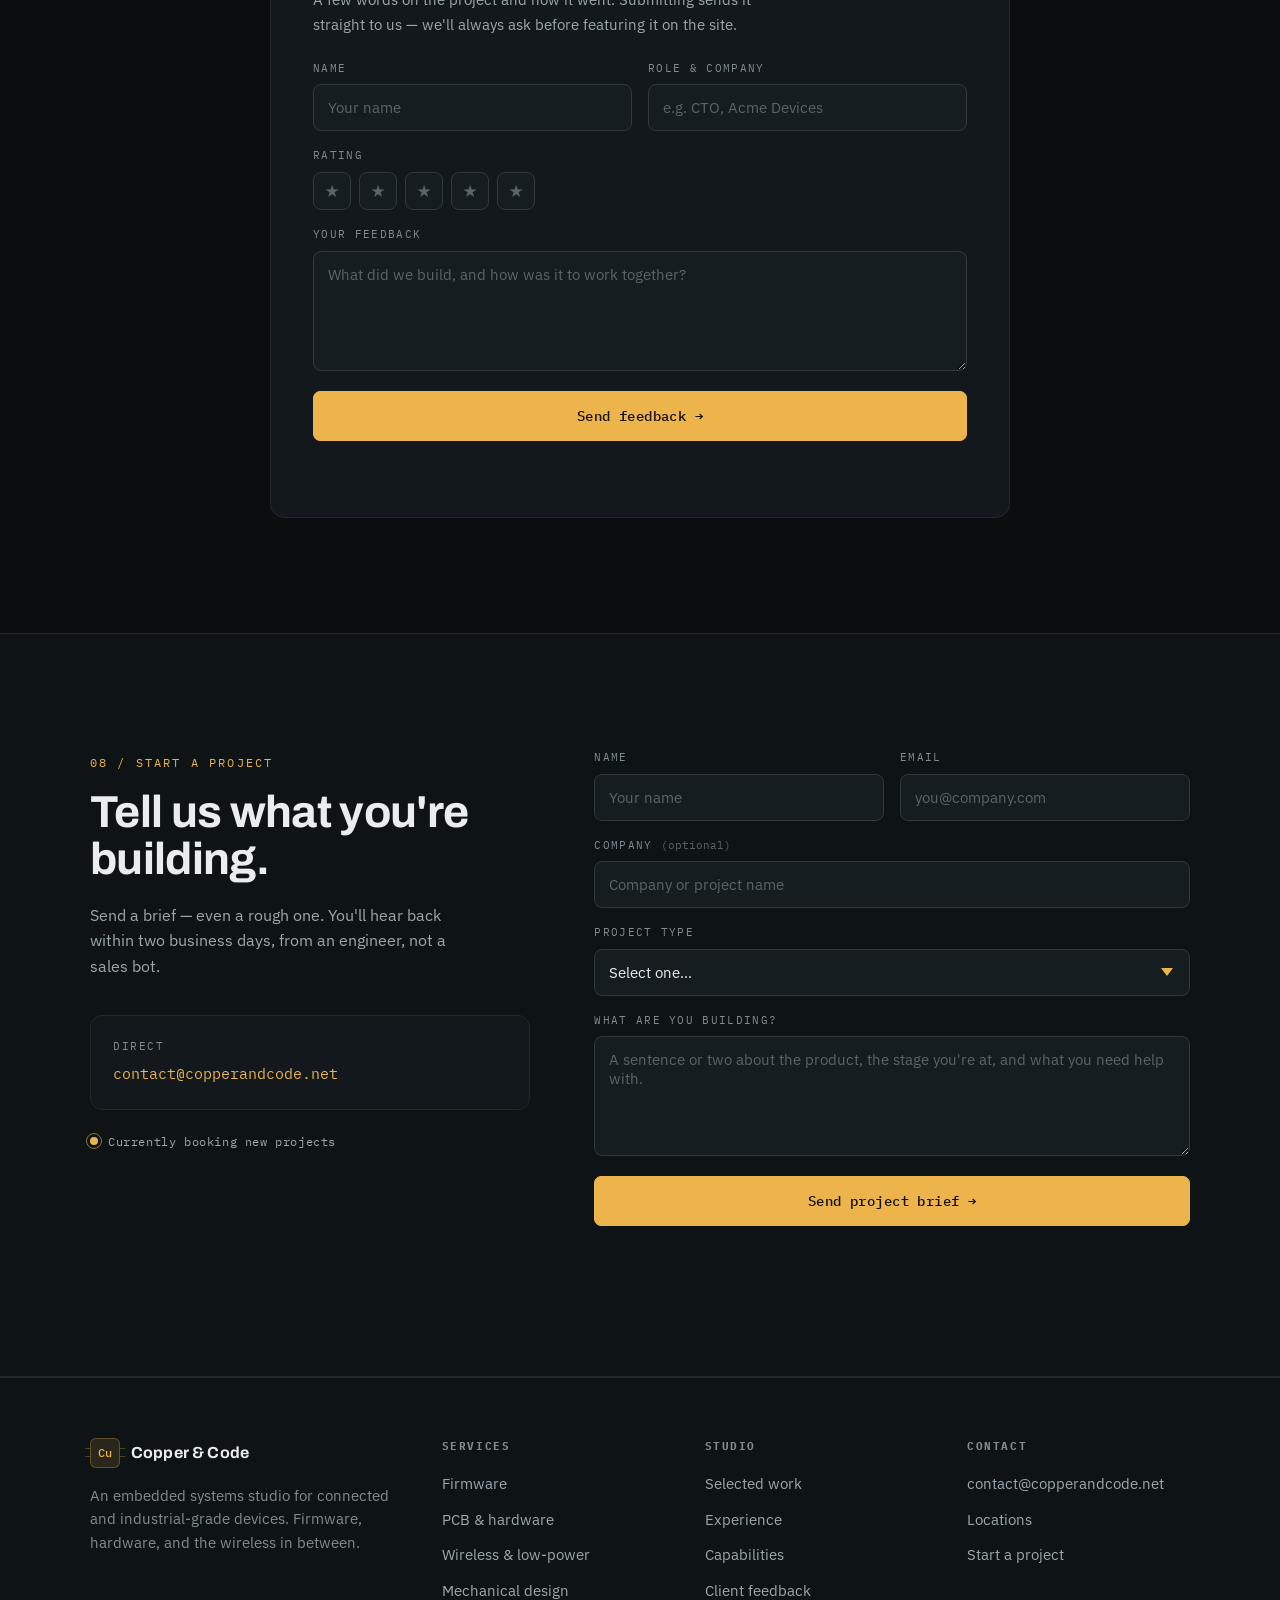
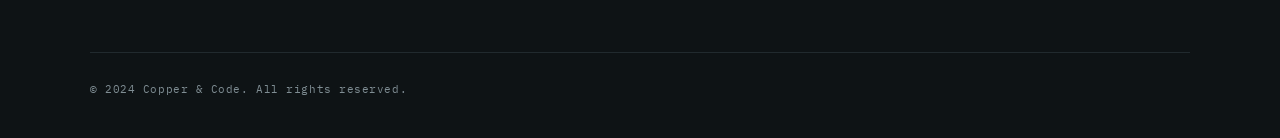
==== commit 06717a93: "seo" ====
--- a/index.html
+++ b/index.html
@@ -10,6 +10,7 @@
 <link href="https://fonts.googleapis.com/css2?family=Archivo:wght@500;600;700;800&family=IBM+Plex+Mono:wght@400;500&family=IBM+Plex+Sans:wght@400;500;600&display=swap" rel="stylesheet">
 <link rel="stylesheet" href="styles.css">
 <link rel="icon" href="favicon.svg" type="image/svg+xml">
+<link rel="apple-touch-icon" href="apple-touch-icon.png">
 <link rel="canonical" href="https://copperandcode.net/">
 <meta name="theme-color" content="#0B0E0F">
 <meta property="og:type" content="website">
@@ -28,6 +29,8 @@
   "name": "Copper & Code",
   "description": "Embedded systems studio: firmware, PCB and hardware design, low-power wireless, and mechanical development.",
   "url": "https://copperandcode.net/",
+  "logo": "https://copperandcode.net/brand/logo-icon-dark.jpg",
+  "image": "https://copperandcode.net/images/og/home.png",
   "email": "contact@copperandcode.net",
   "areaServed": ["US", "CA", "EU", "GB", "AU"],
   "address": { "@type": "PostalAddress", "addressLocality": "Lahore", "addressCountry": "PK" }
@@ -70,7 +73,7 @@
 <header class="hero" id="top">
   <div class="wrap">
     <div class="eyebrow hero-eyebrow reveal">Firmware · Hardware · CAD · Software Development · UX/UI Design</div>
-    <h1 class="reveal">Embedded engineering for products that <em>have to work.</em></h1>
+    <h1 class="reveal">Embedded firmware &amp; PCB design for products that <em>have to work.</em></h1>
     <p class="hero-sub reveal">Copper &amp; Code is a founder-led embedded studio with 10+ years shipping microcontroller products end to end — firmware, multi-layer PCBs, and low-power wireless across medical, industrial, and connected devices.</p>
     <div class="hero-actions reveal">
       <a href="#contact" class="btn btn-primary">Start a project →</a>
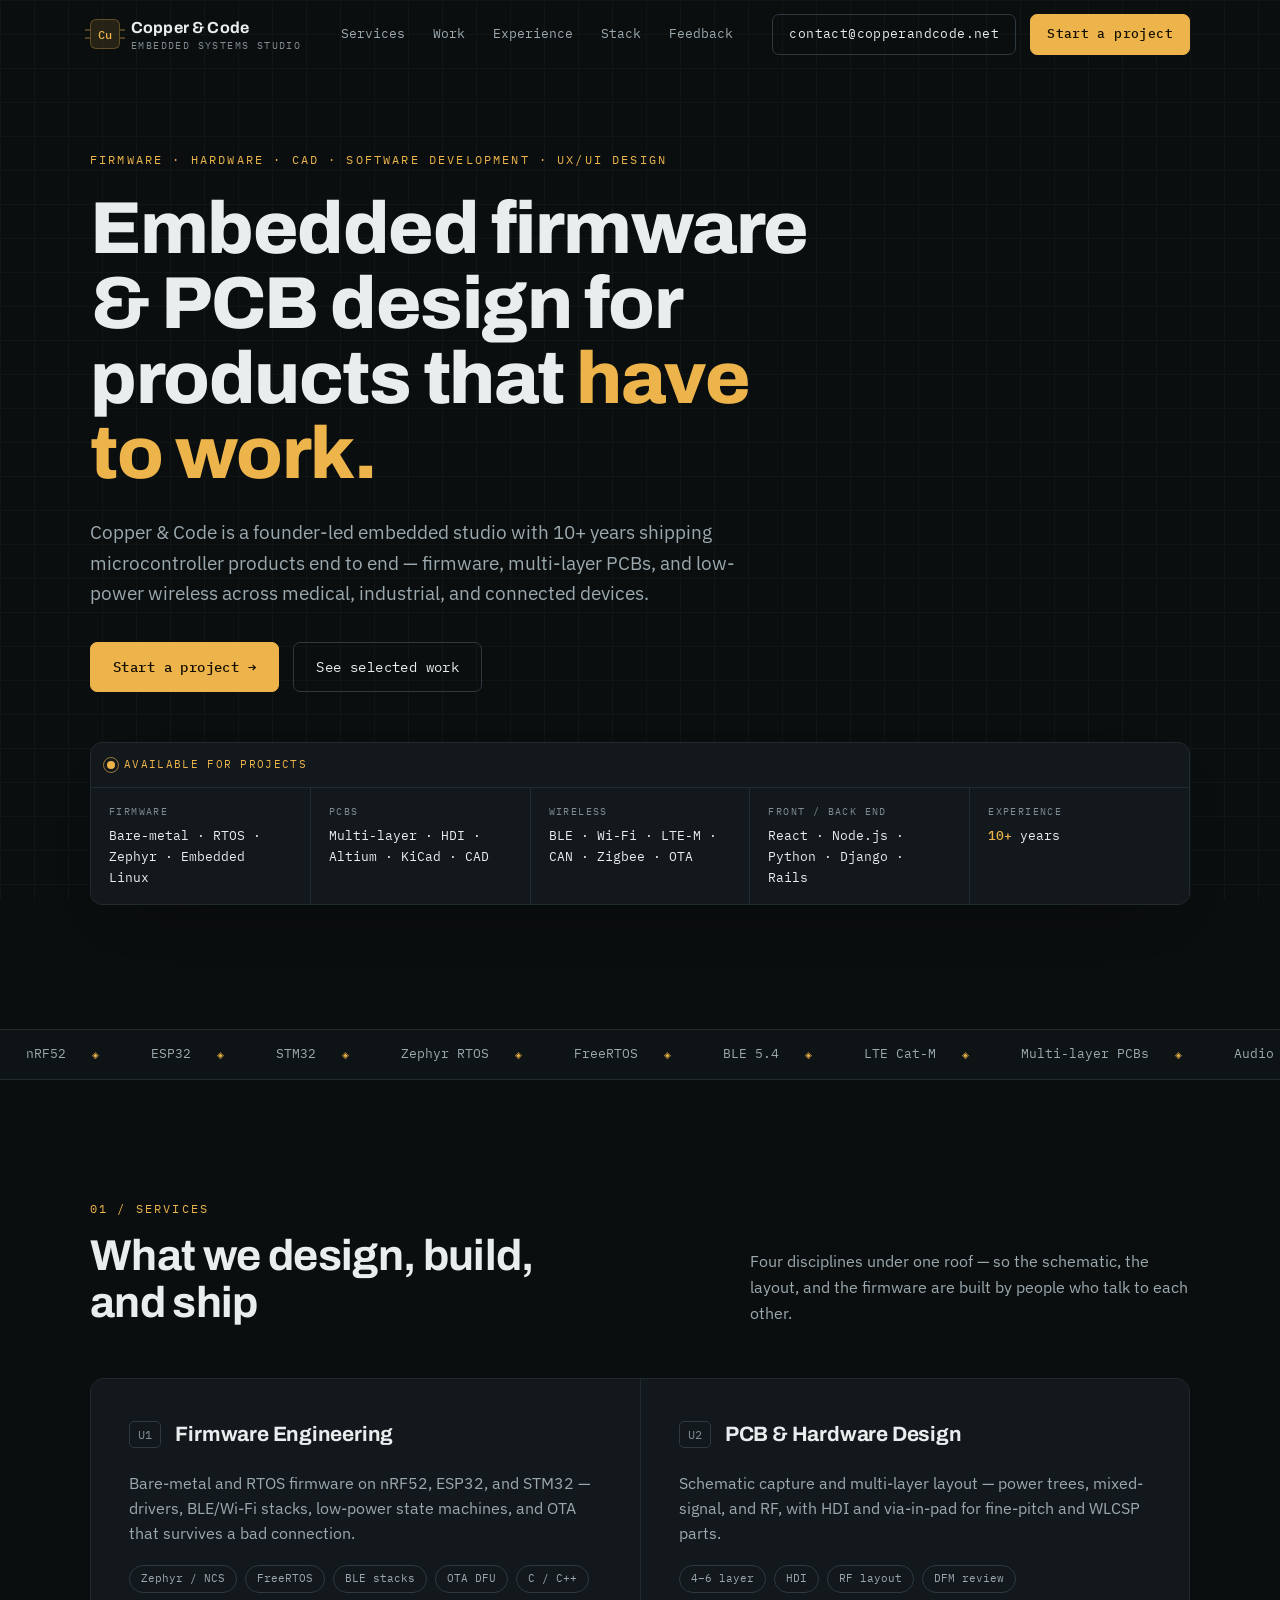
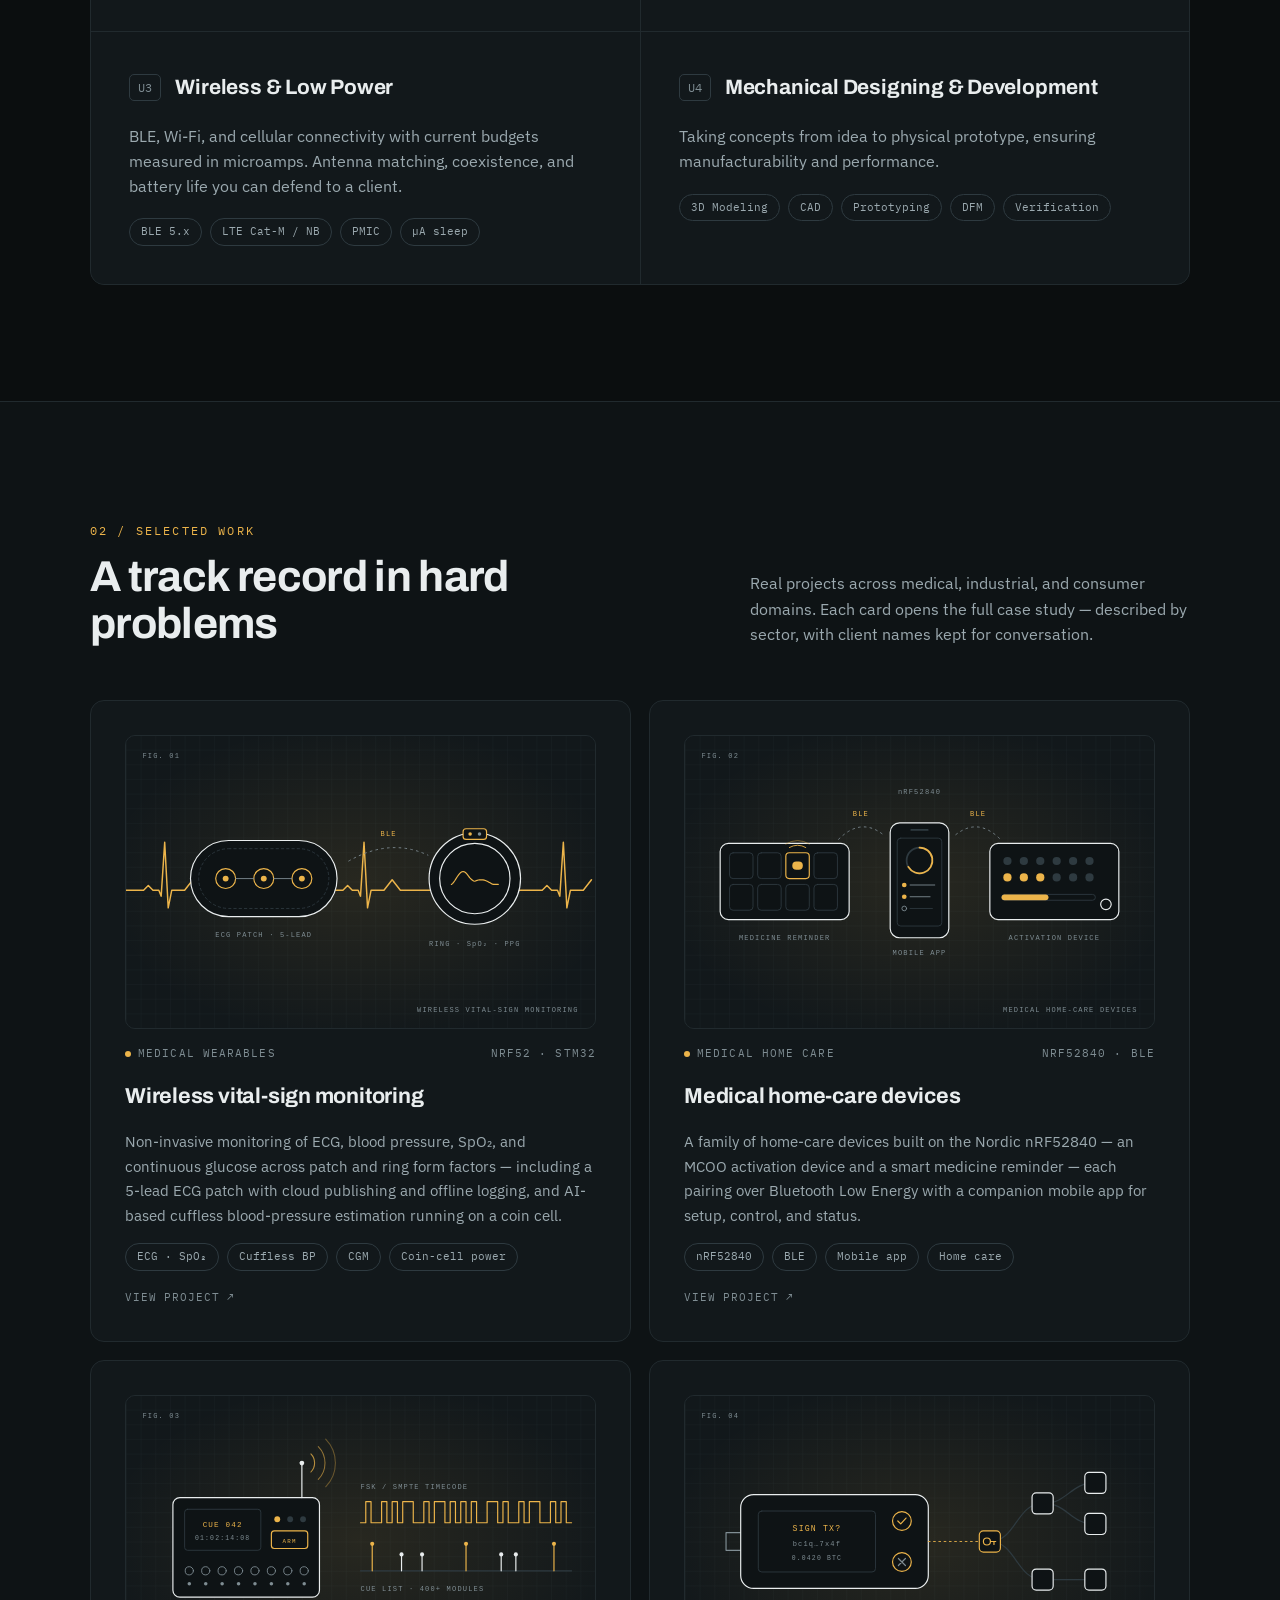
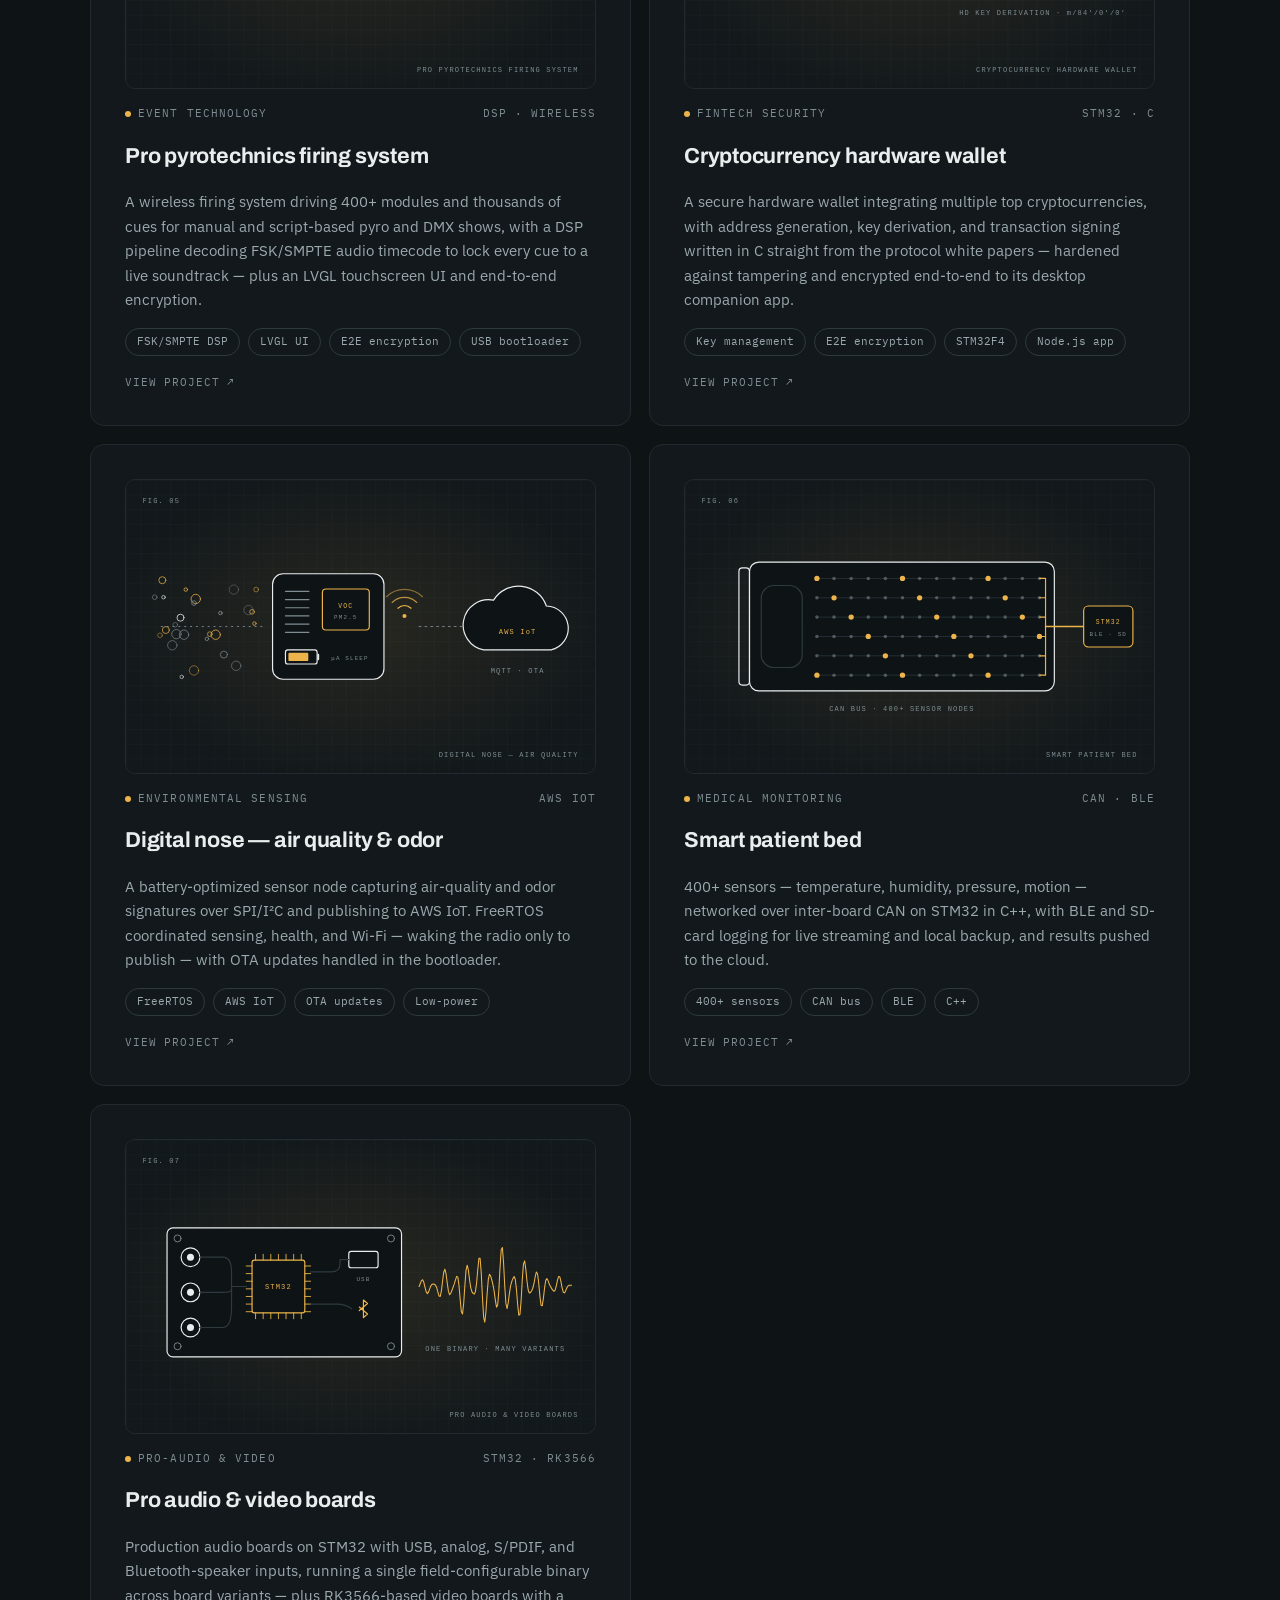
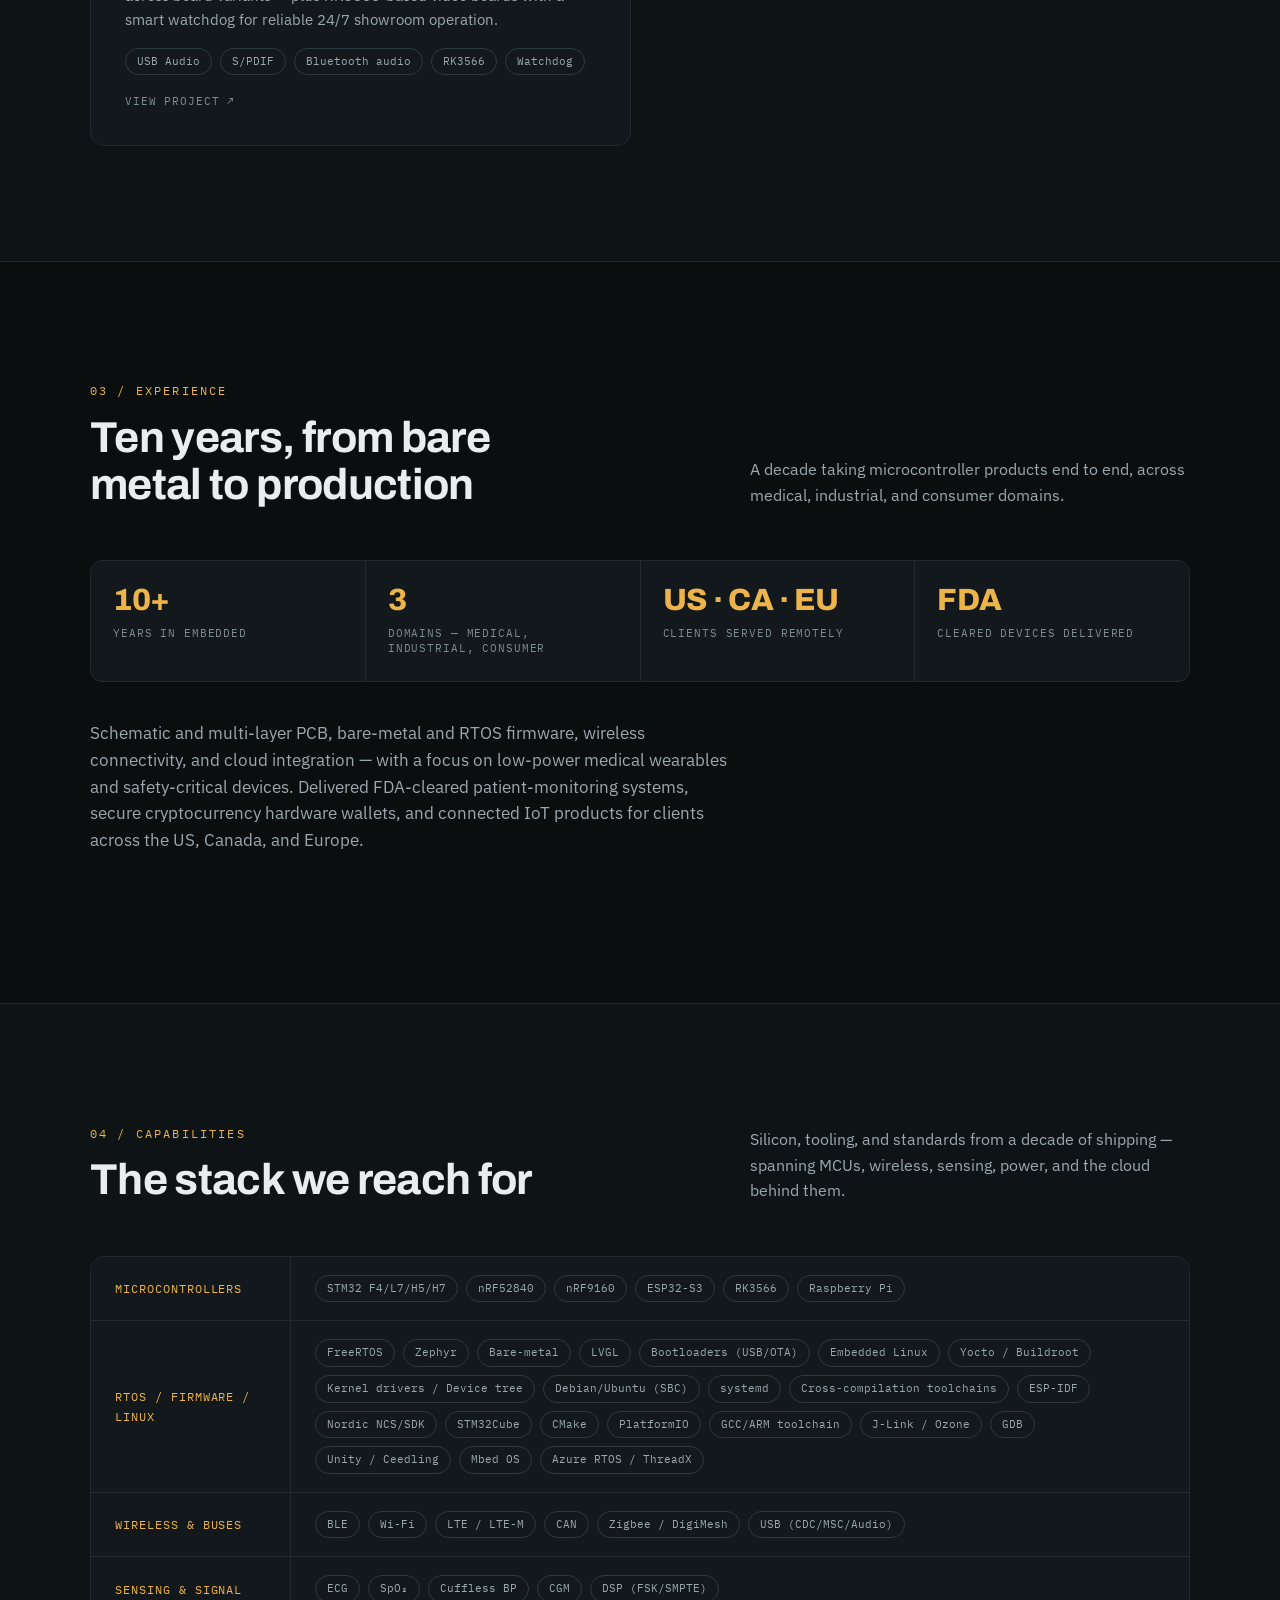
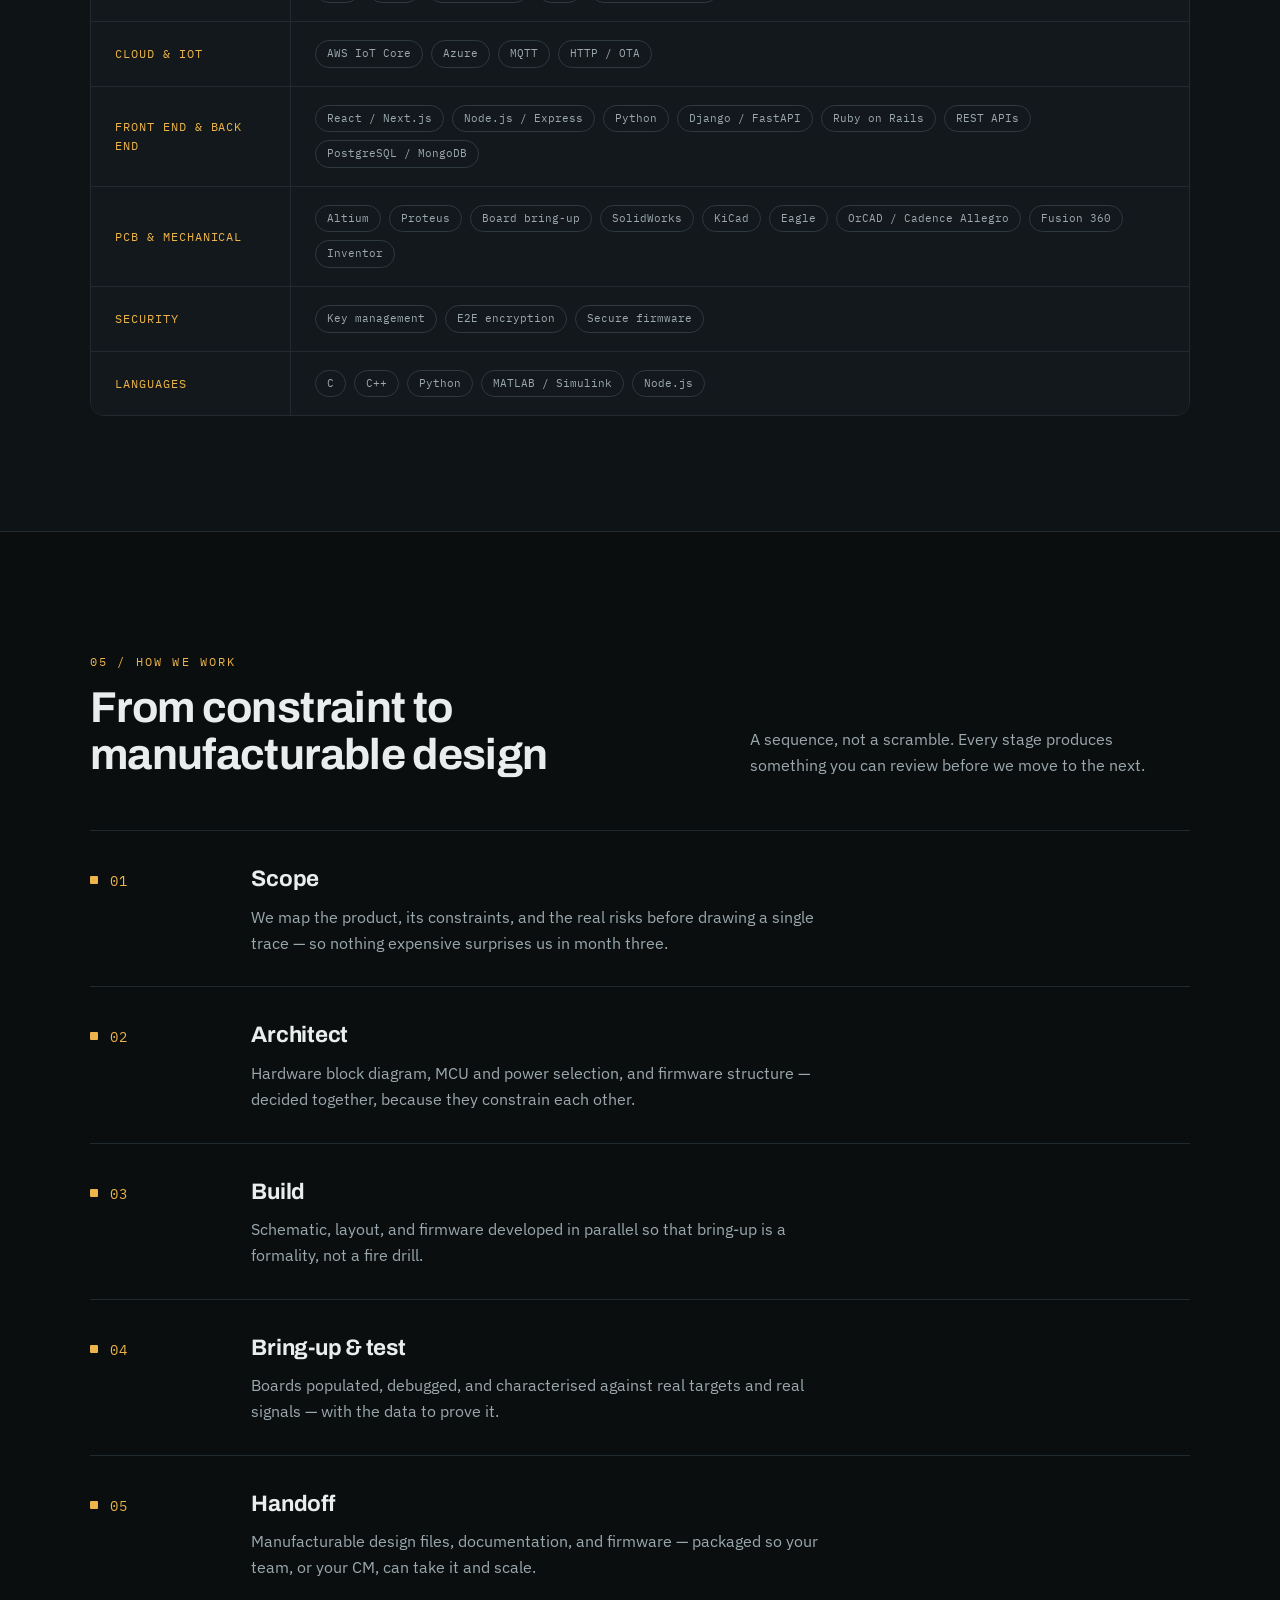
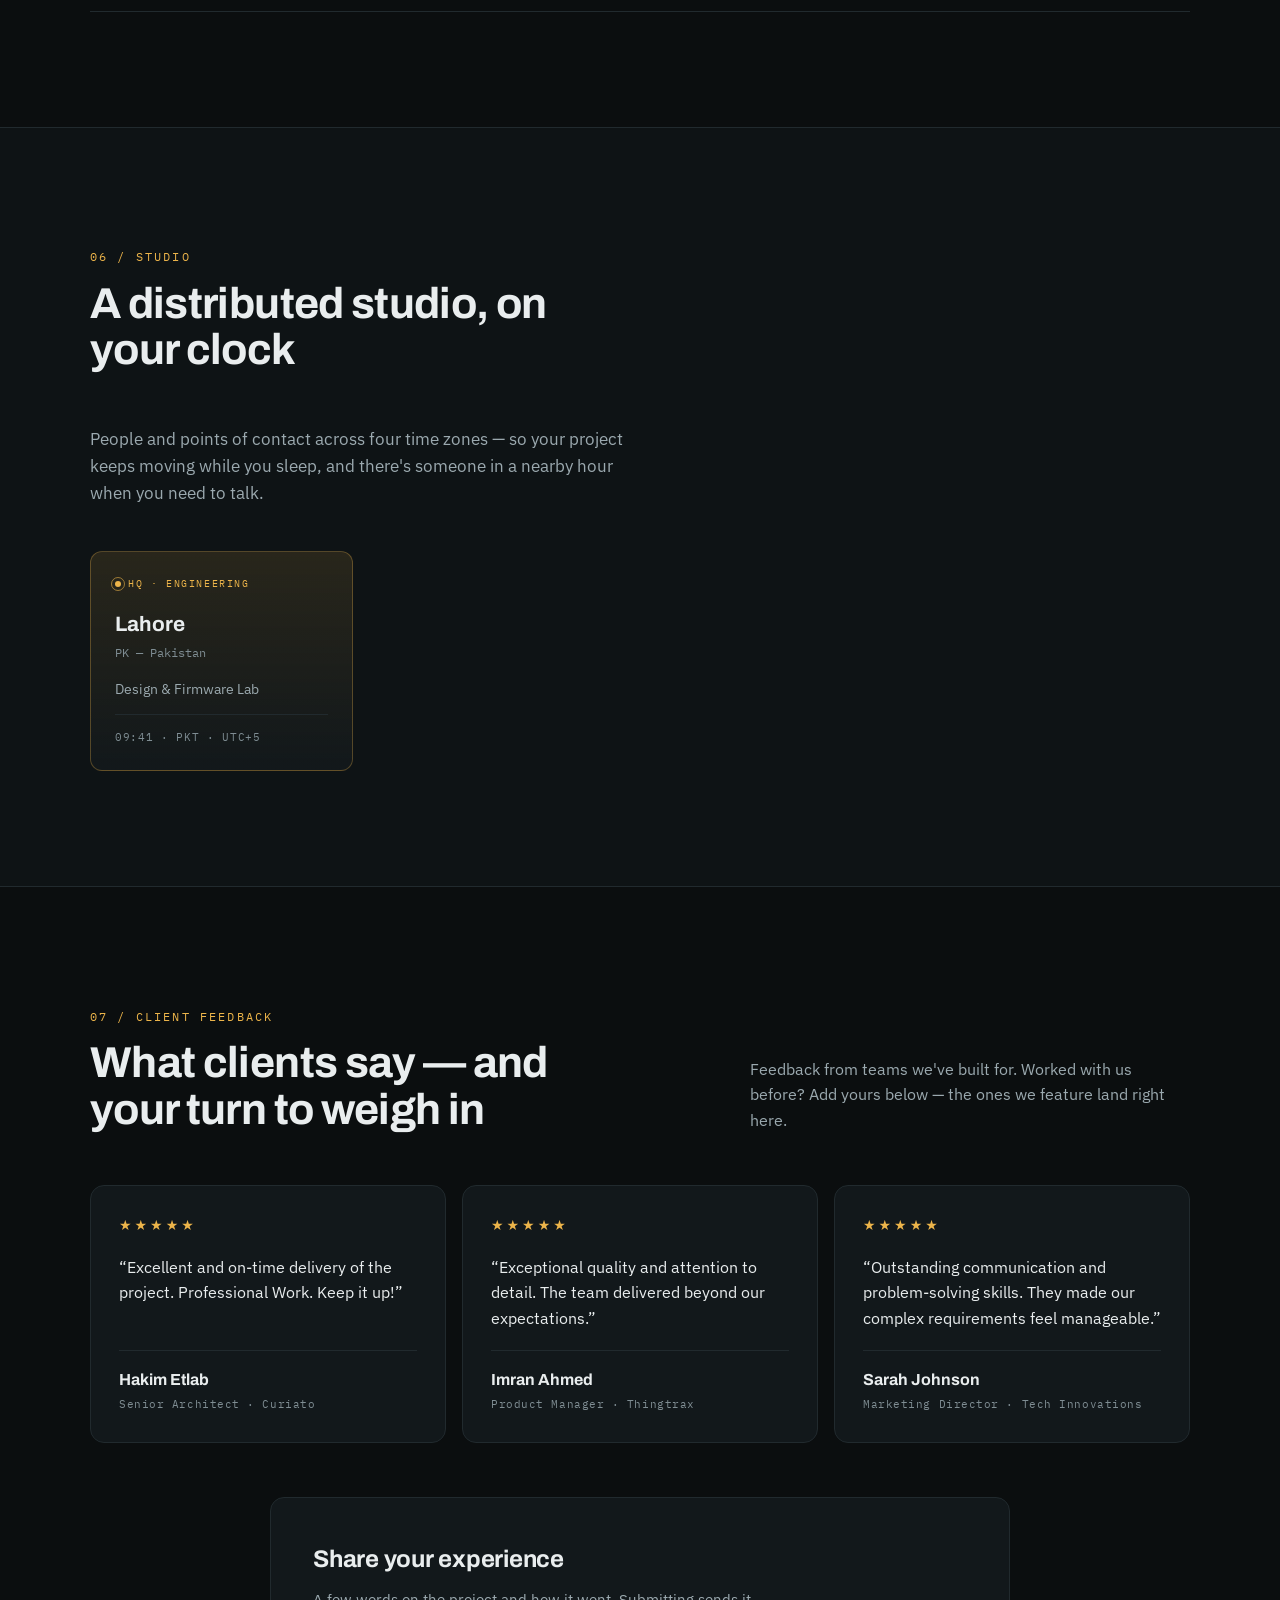
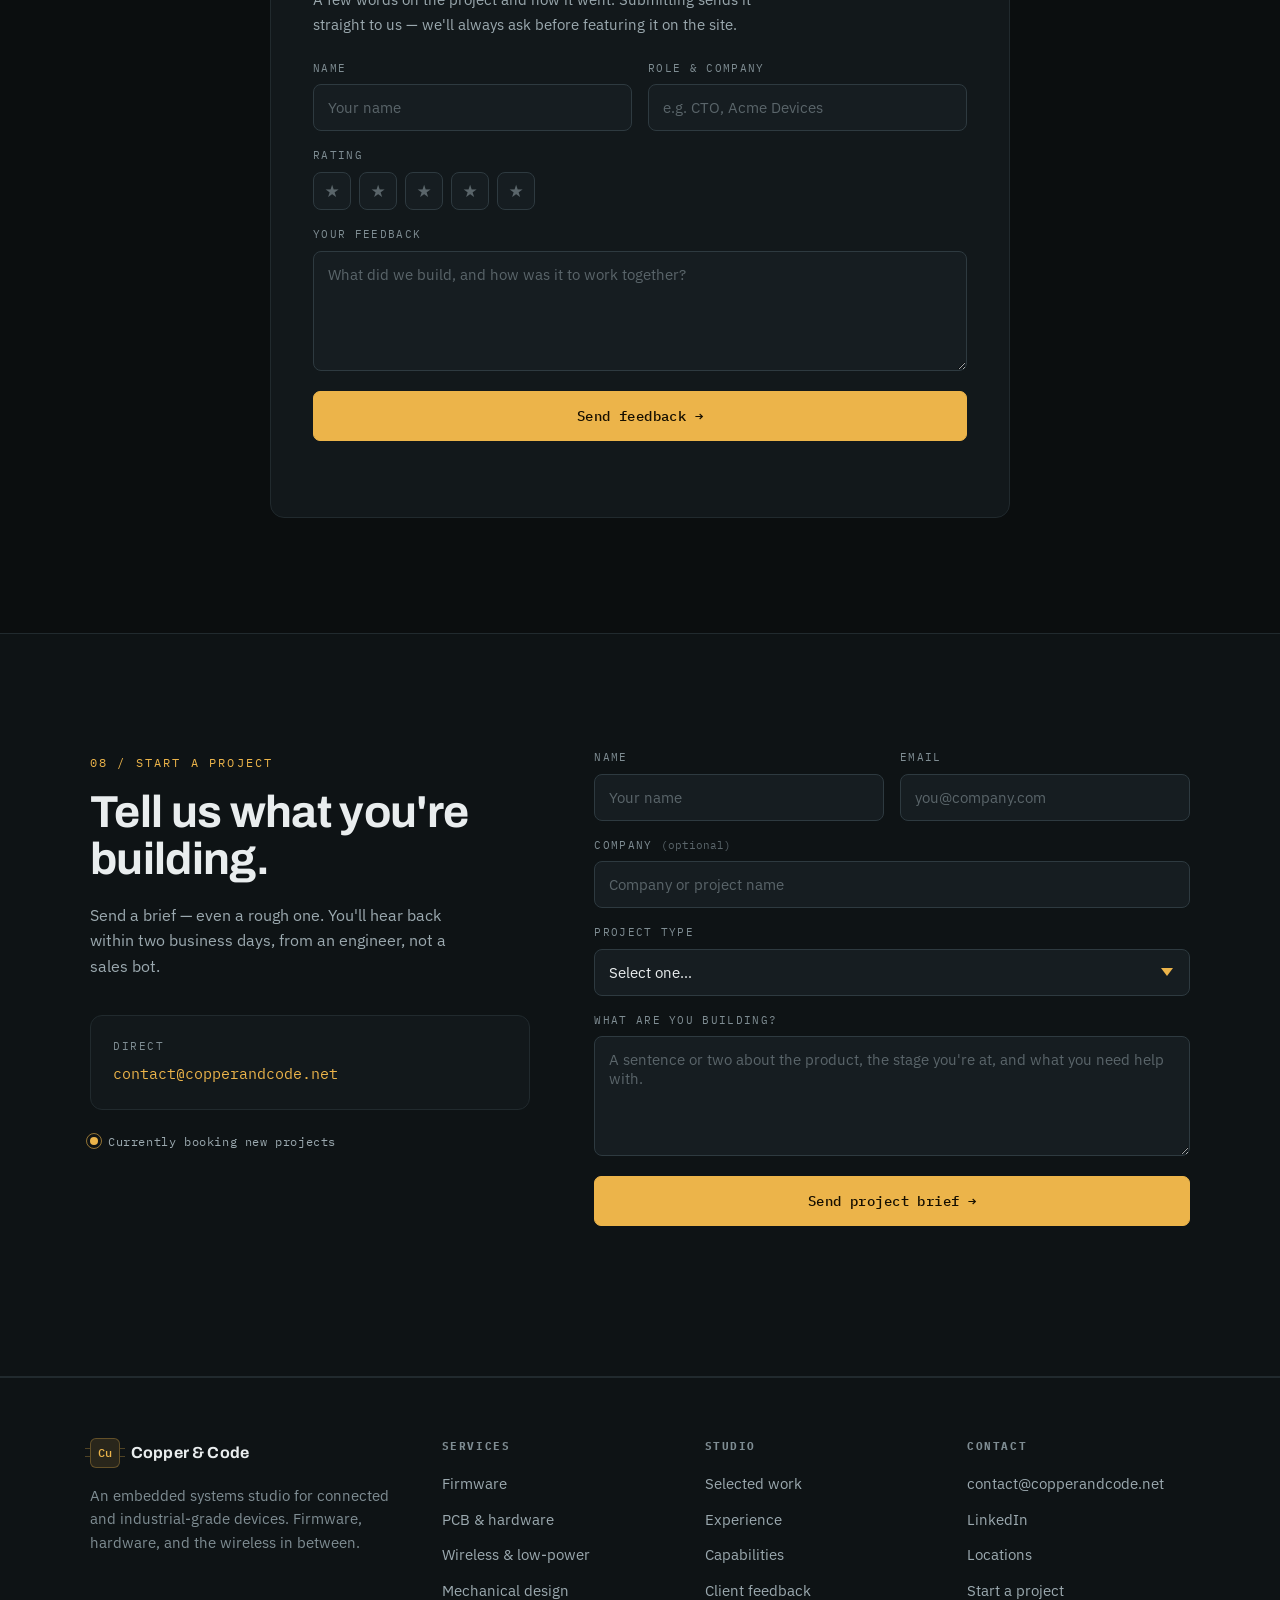
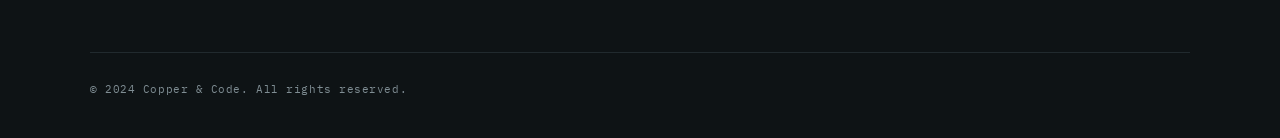
==== commit 05ac88aa: "linkedin" ====
--- a/index.html
+++ b/index.html
@@ -32,6 +32,7 @@
   "logo": "https://copperandcode.net/brand/logo-icon-dark.jpg",
   "image": "https://copperandcode.net/images/og/home.png",
   "email": "contact@copperandcode.net",
+  "sameAs": ["https://www.linkedin.com/company/copper-and-code/"],
   "areaServed": ["US", "CA", "EU", "GB", "AU"],
   "address": { "@type": "PostalAddress", "addressLocality": "Lahore", "addressCountry": "PK" }
 }
@@ -593,6 +594,7 @@
         <h4>Contact</h4>
         <ul>
           <li><a href="mailto:contact@copperandcode.net">contact@copperandcode.net</a></li>
+          <li><a href="https://www.linkedin.com/company/copper-and-code/" target="_blank" rel="noopener">LinkedIn</a></li>
           <li><a href="#studio">Locations</a></li>
           <li><a href="#contact">Start a project</a></li>
         </ul>
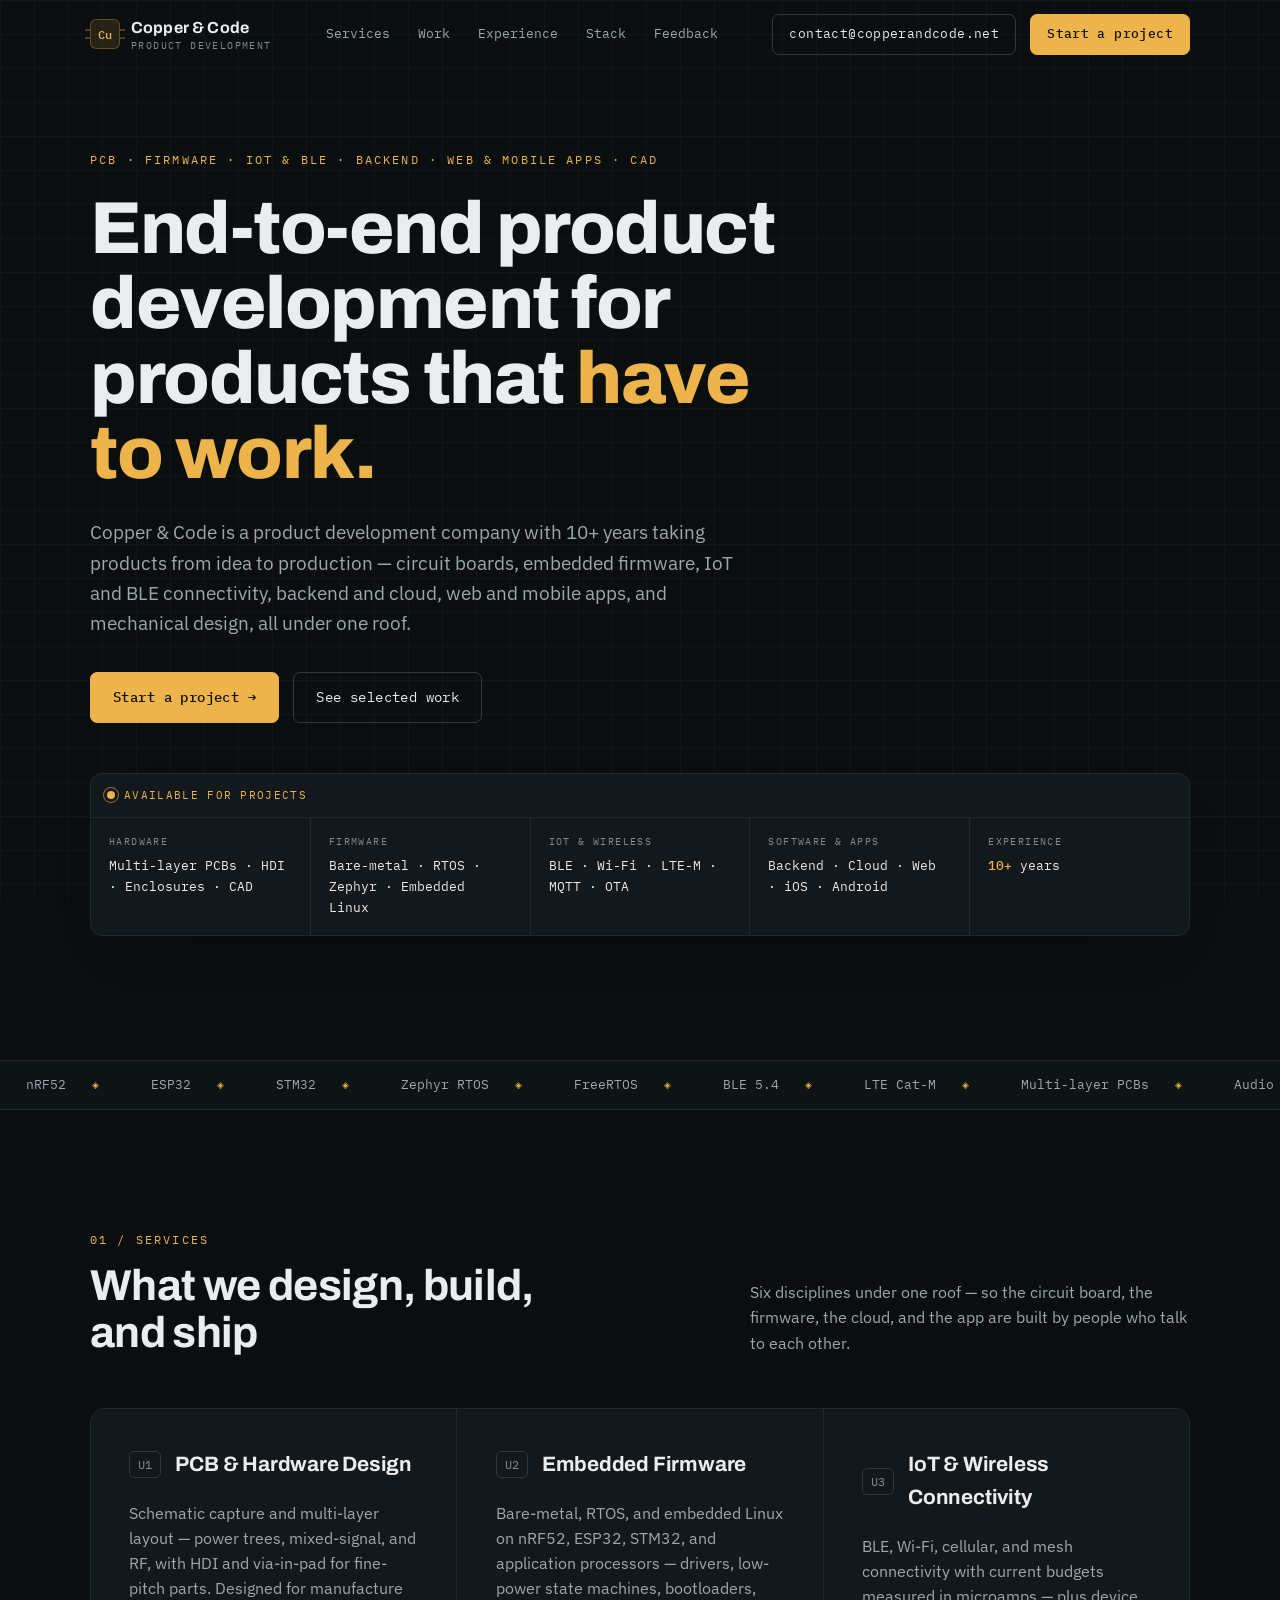
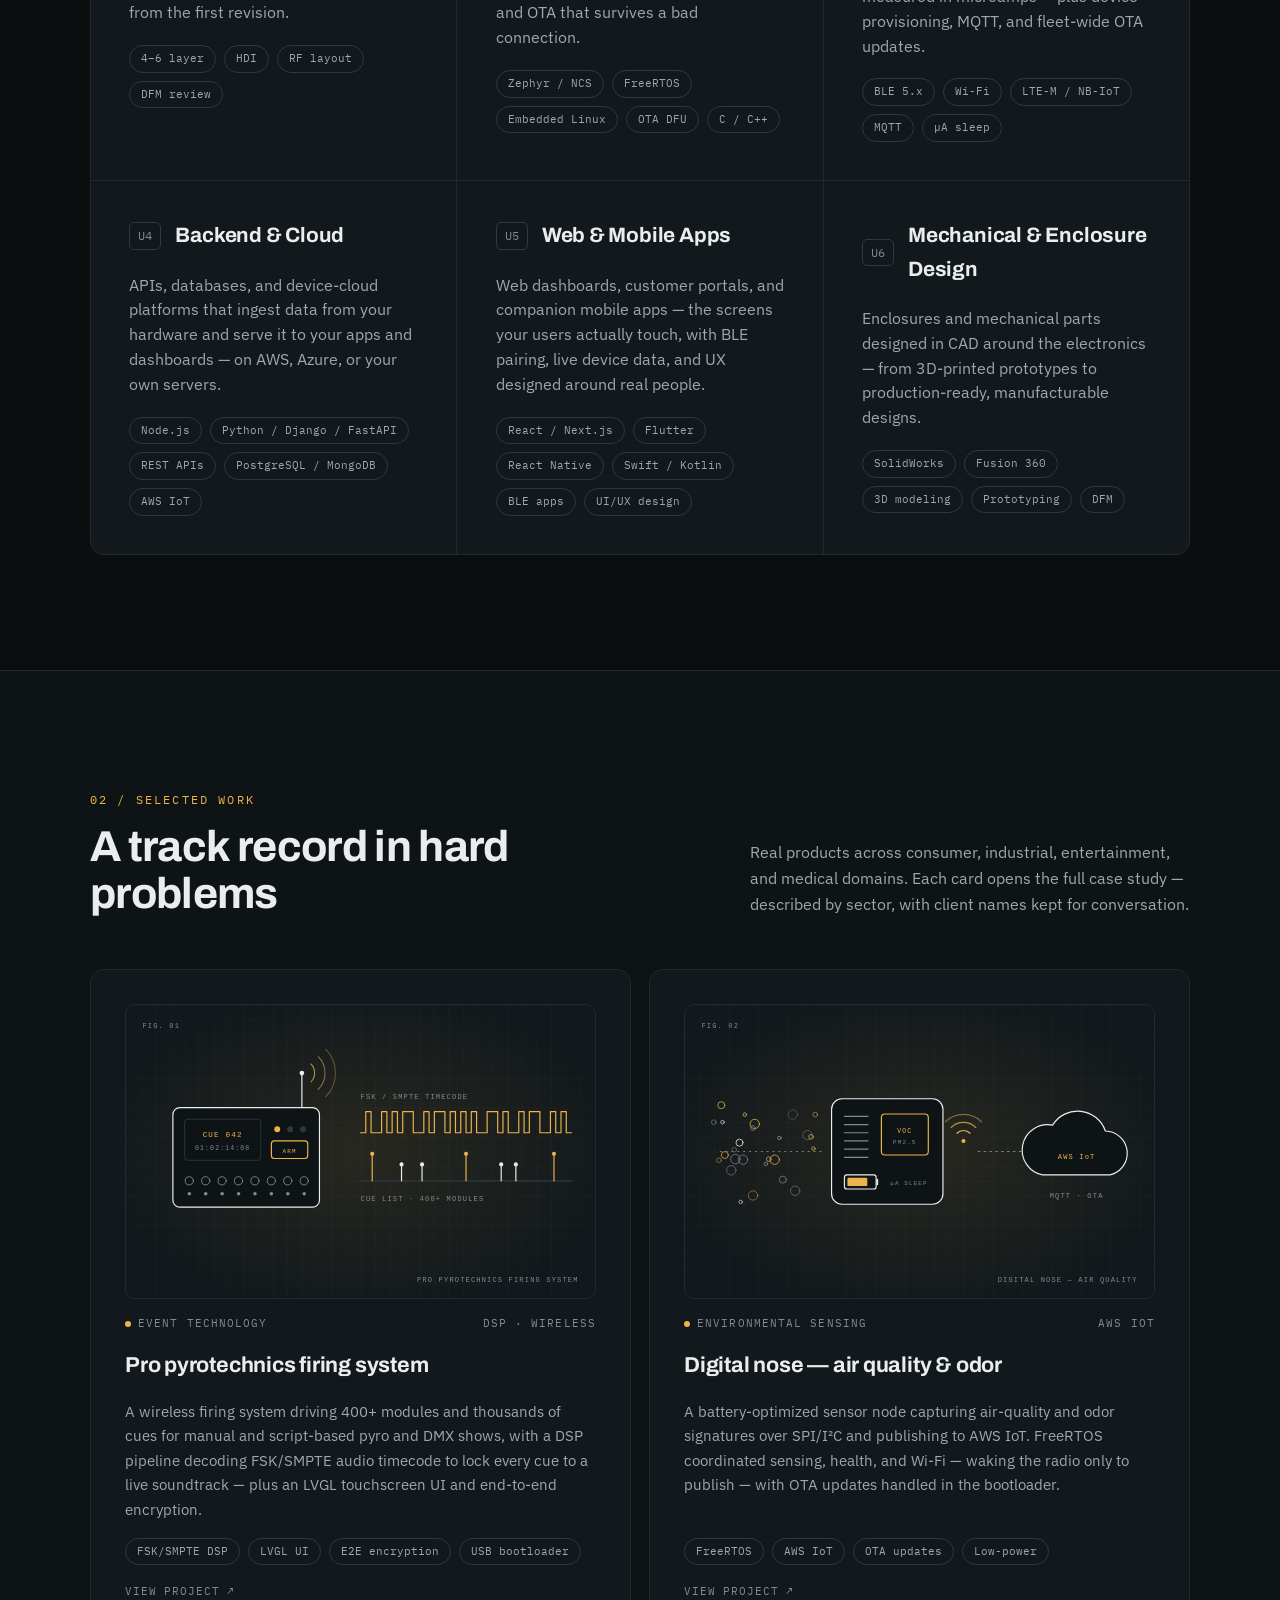
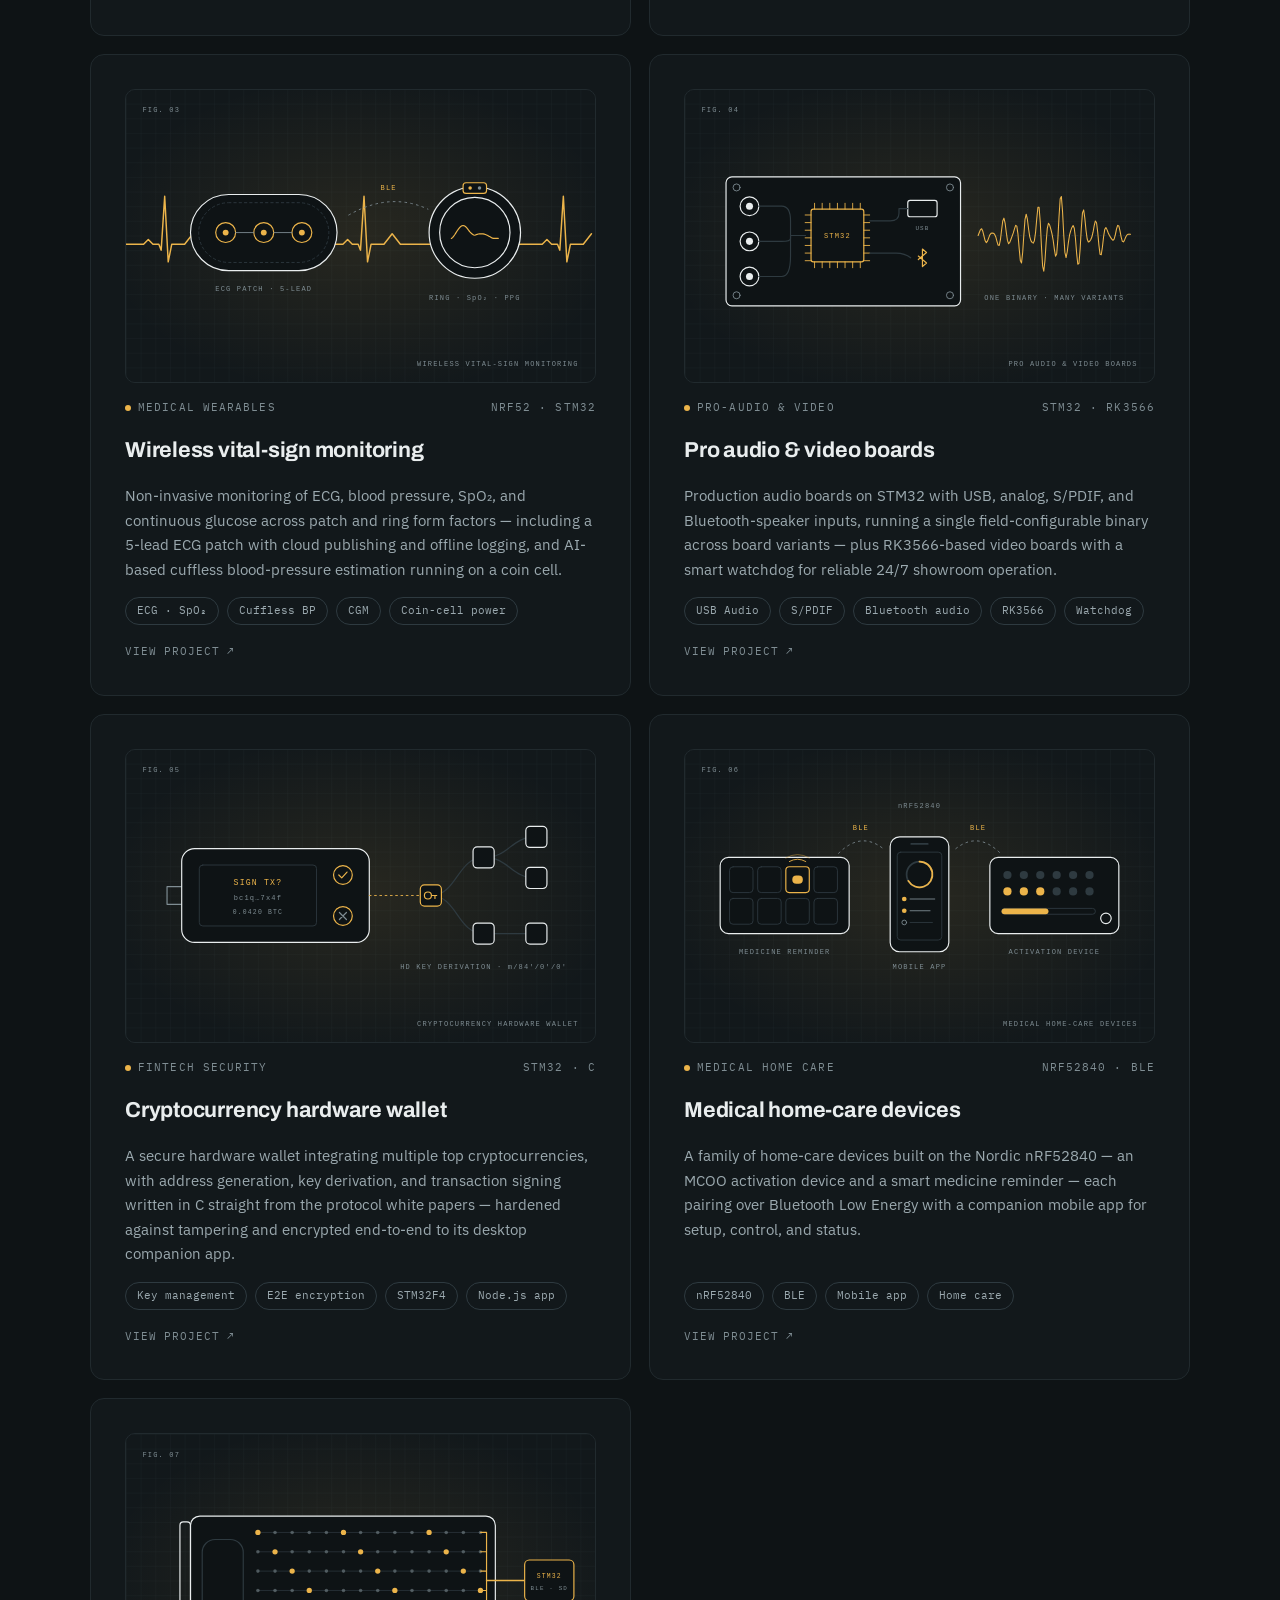
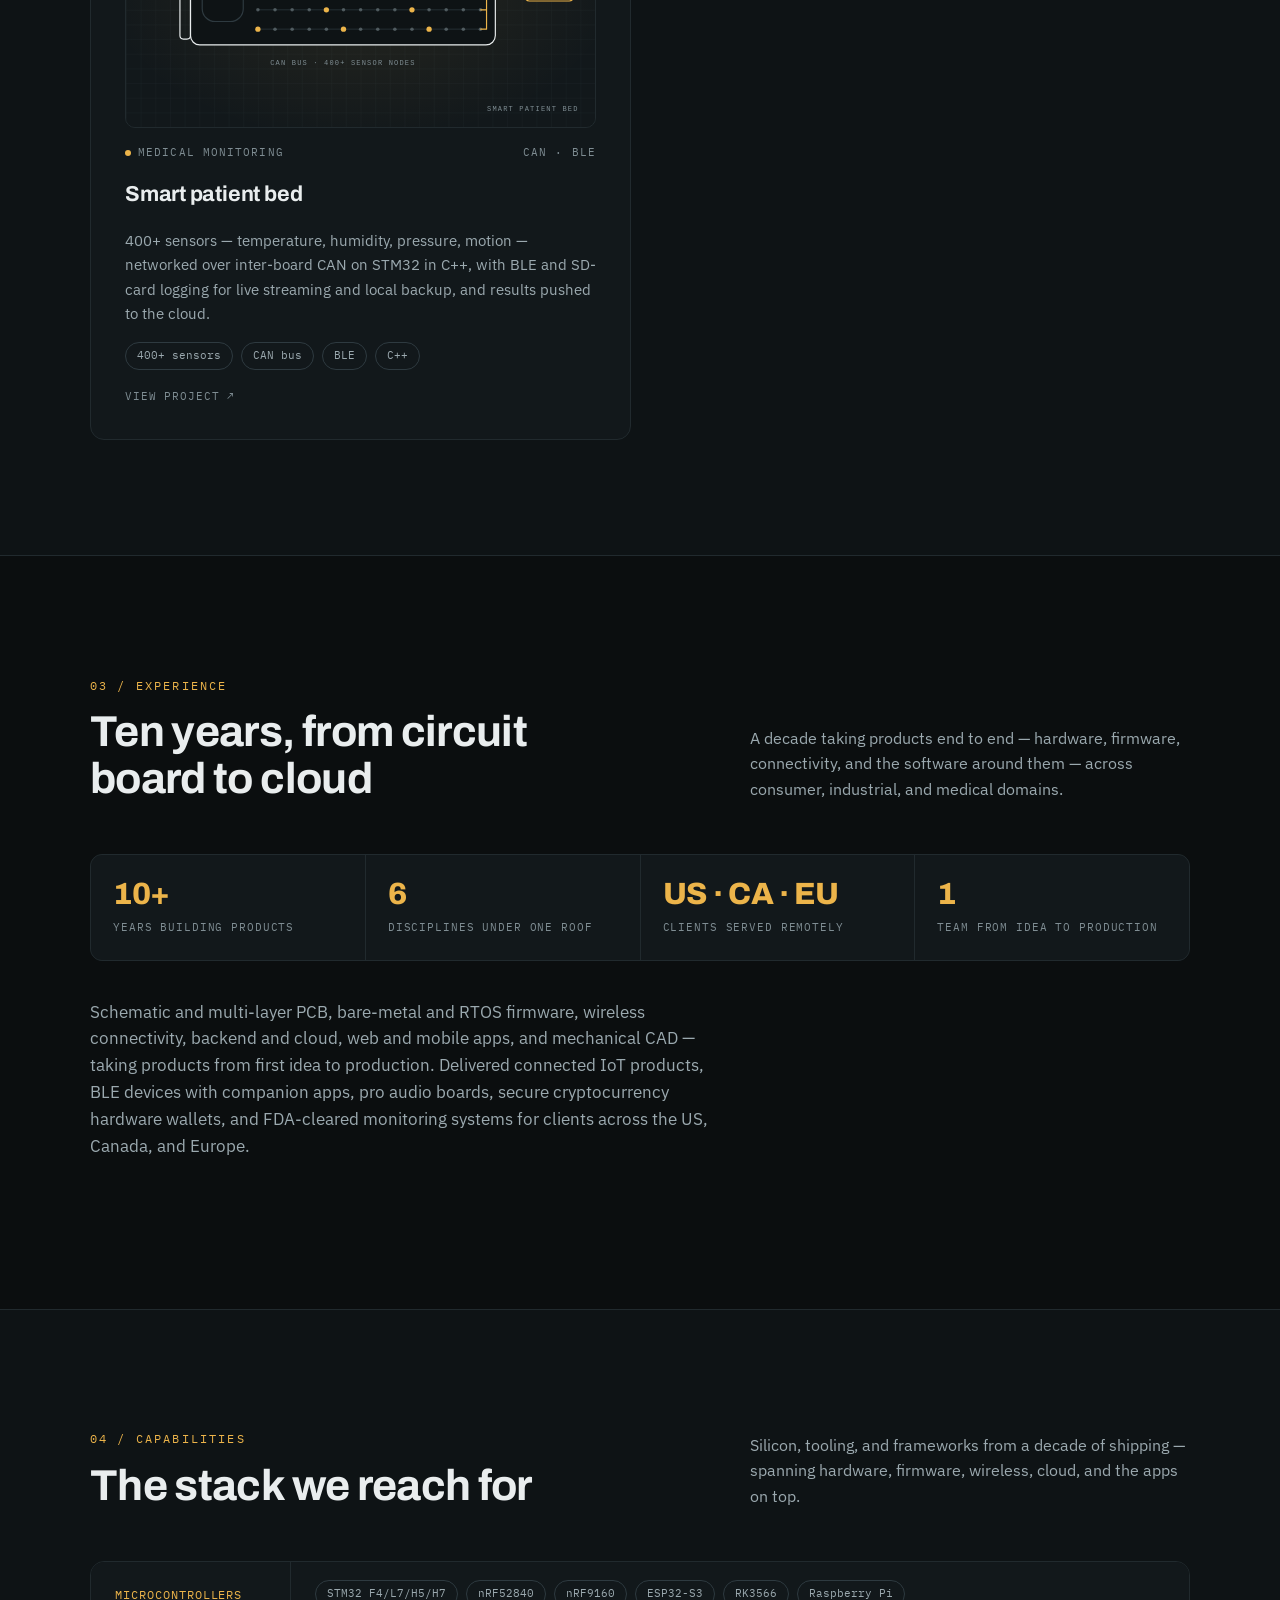
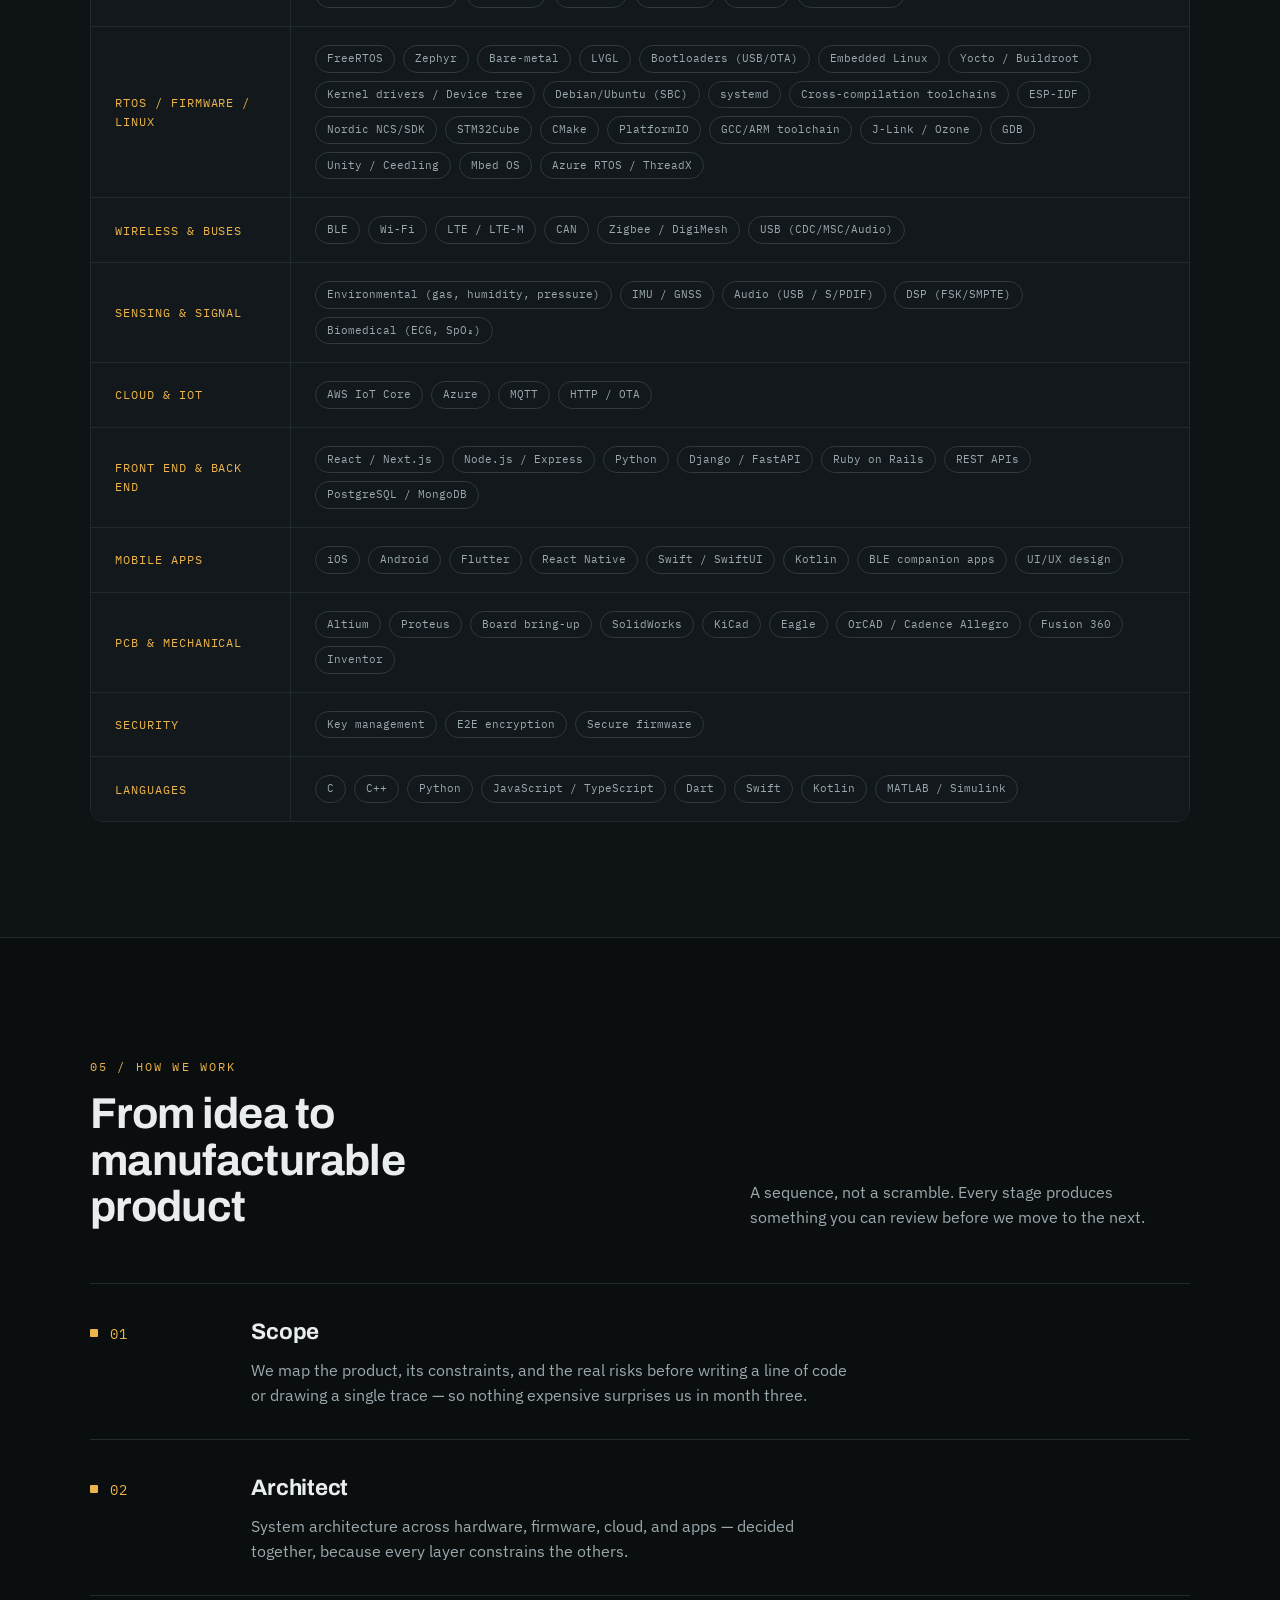
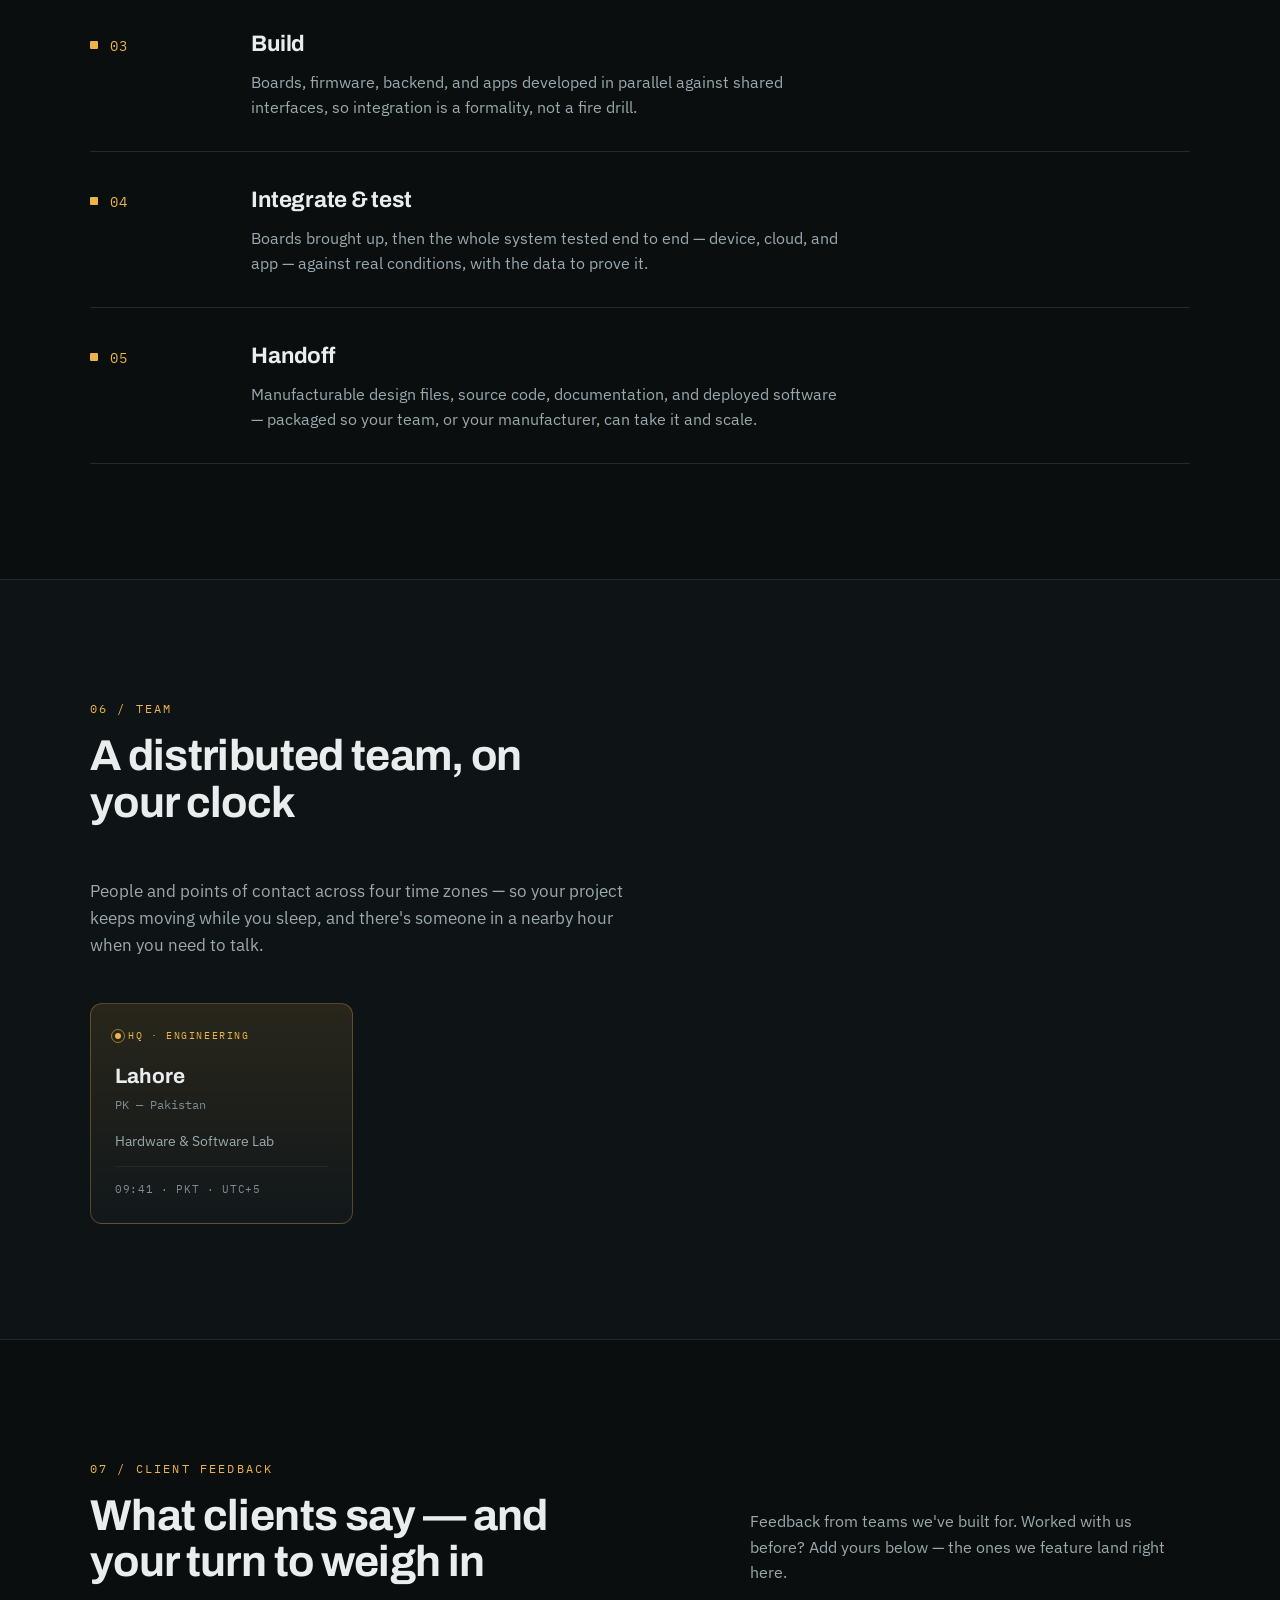
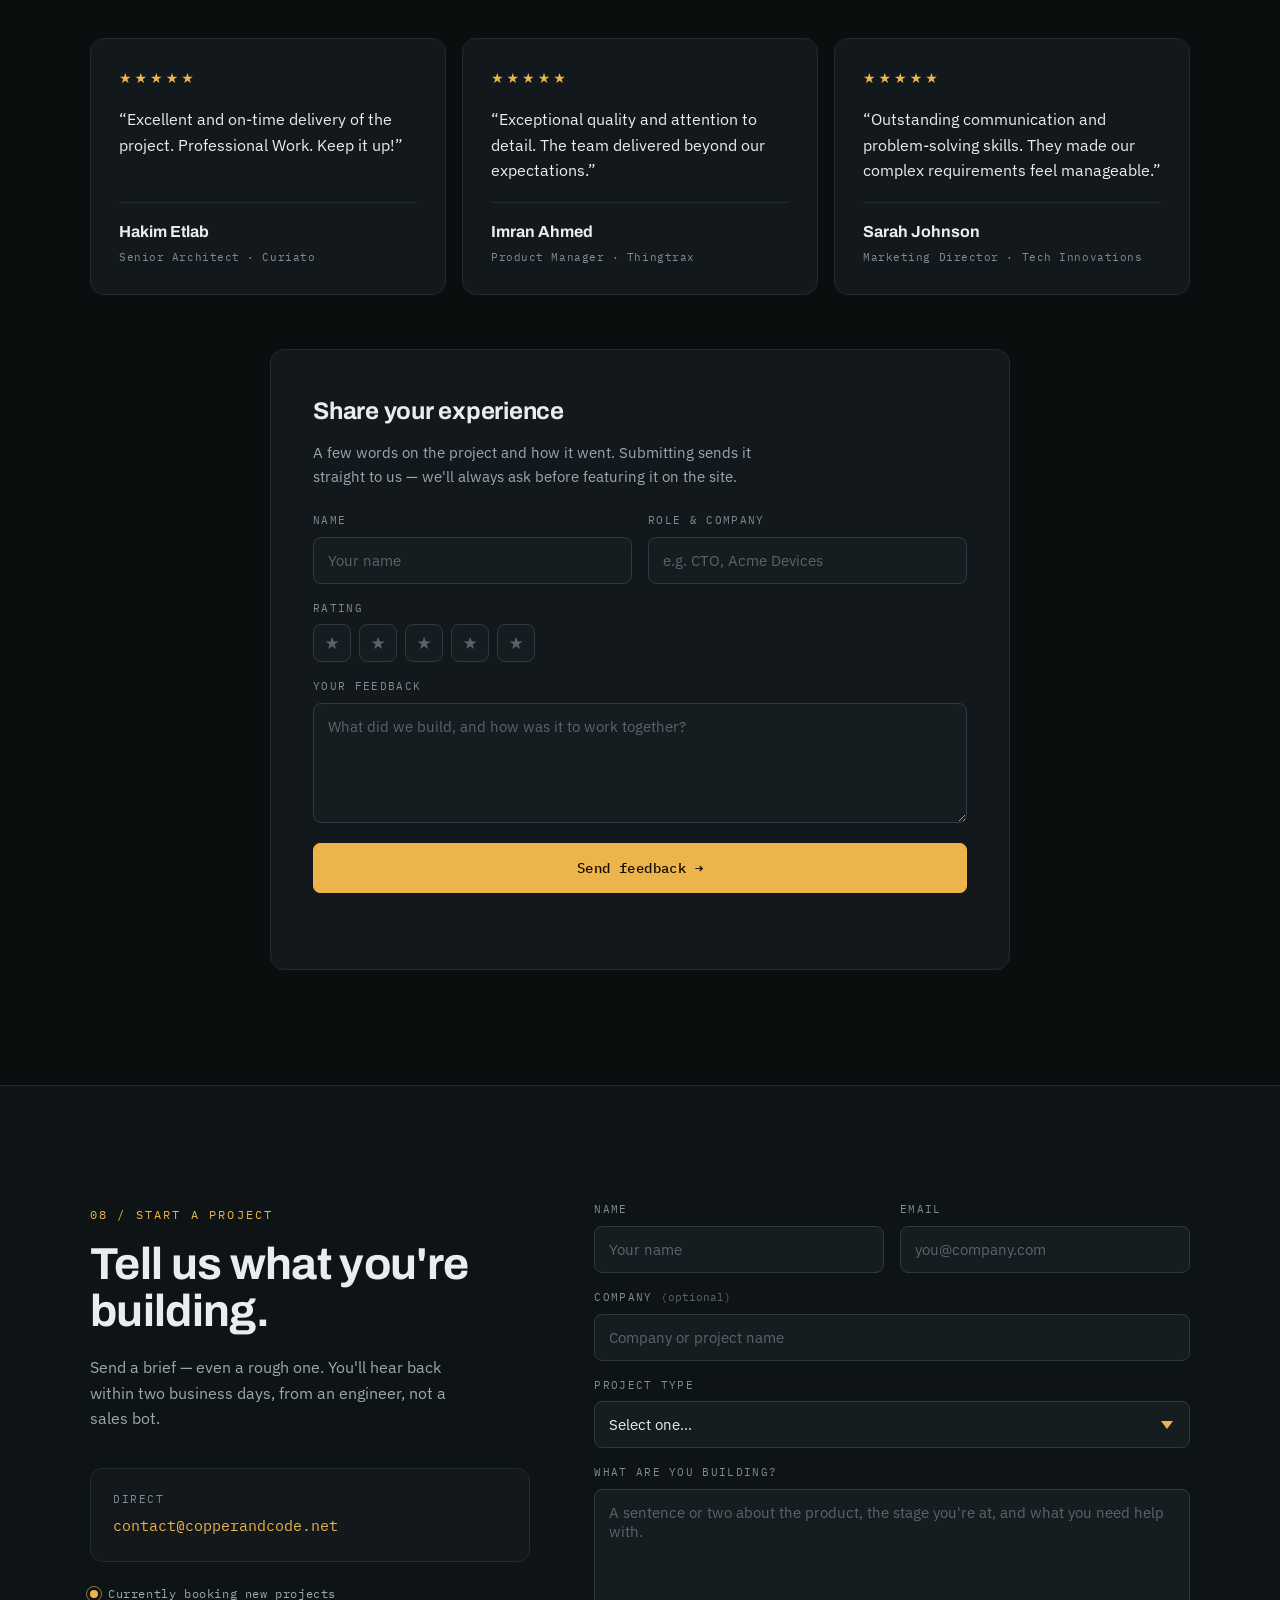
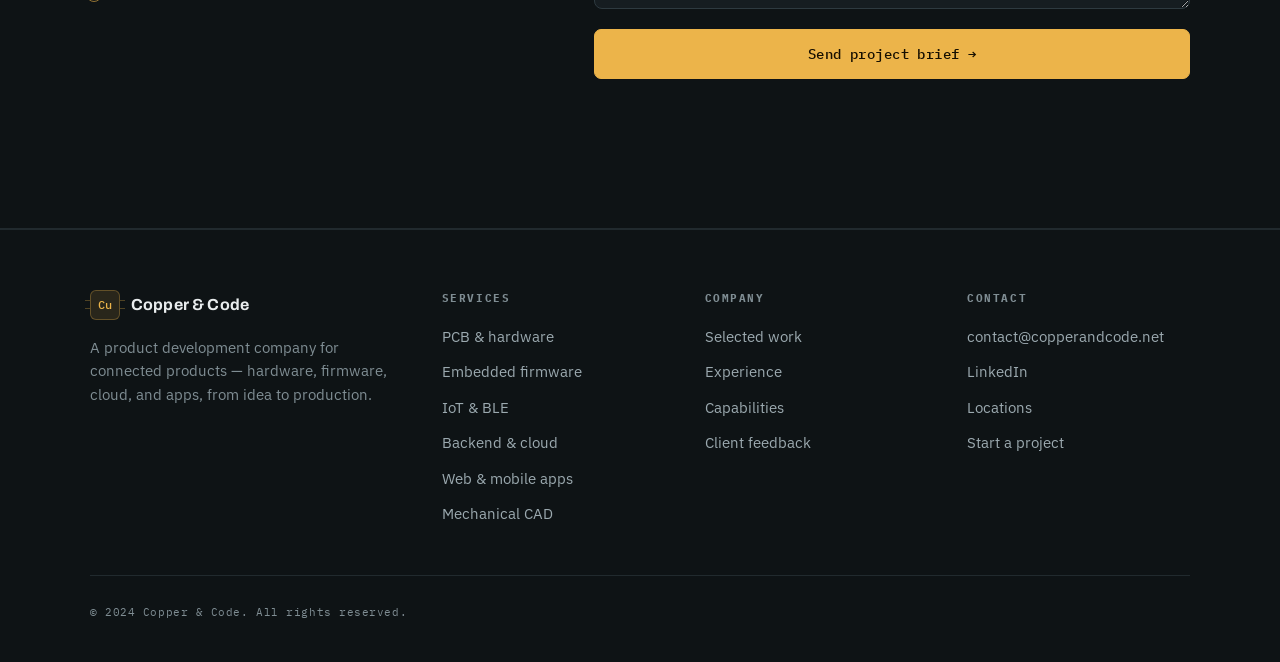
==== commit c08a638f: "seo optimization" ====
--- a/index.html
+++ b/index.html
@@ -3,8 +3,8 @@
 <head>
 <meta charset="UTF-8">
 <meta name="viewport" content="width=device-width, initial-scale=1.0">
-<title>Copper &amp; Code — Embedded Systems &amp; Firmware Studio</title>
-<meta name="description" content="A founder-led embedded studio with 10+ years shipping microcontroller products end to end — firmware, multi-layer PCBs, and low-power wireless across medical, industrial, and connected devices.">
+<title>Copper &amp; Code — Product Development: Hardware, Firmware, IoT &amp; Apps</title>
+<meta name="description" content="Complete product development under one roof: PCB design, embedded firmware, IoT and BLE, backend and cloud, web and mobile apps, and mechanical CAD, from idea to production.">
 <link rel="preconnect" href="https://fonts.googleapis.com">
 <link rel="preconnect" href="https://fonts.gstatic.com" crossorigin>
 <link href="https://fonts.googleapis.com/css2?family=Archivo:wght@500;600;700;800&family=IBM+Plex+Mono:wght@400;500&family=IBM+Plex+Sans:wght@400;500;600&display=swap" rel="stylesheet">
@@ -15,8 +15,8 @@
 <meta name="theme-color" content="#0B0E0F">
 <meta property="og:type" content="website">
 <meta property="og:site_name" content="Copper &amp; Code">
-<meta property="og:title" content="Copper &amp; Code — Embedded Systems &amp; Firmware Studio">
-<meta property="og:description" content="Firmware, multi-layer PCBs, and low-power wireless for medical, industrial, and connected devices — 10+ years shipping microcontroller products end to end.">
+<meta property="og:title" content="Copper &amp; Code — Product Development: Hardware, Firmware, IoT &amp; Apps">
+<meta property="og:description" content="Complete product development under one roof: PCB design, embedded firmware, IoT and BLE, backend and cloud, web and mobile apps, and mechanical CAD, from idea to production.">
 <meta property="og:url" content="https://copperandcode.net/">
 <meta property="og:image" content="https://copperandcode.net/images/og/home.png">
 <meta property="og:image:width" content="1200">
@@ -27,7 +27,8 @@
   "@context": "https://schema.org",
   "@type": "ProfessionalService",
   "name": "Copper & Code",
-  "description": "Embedded systems studio: firmware, PCB and hardware design, low-power wireless, and mechanical development.",
+  "description": "Product development company: PCB and hardware design, embedded firmware, IoT and BLE connectivity, backend and cloud, web and mobile apps, and mechanical CAD.",
+  "knowsAbout": ["PCB design", "Embedded firmware", "IoT", "Bluetooth Low Energy", "Backend development", "Web development", "Mobile app development", "Mechanical CAD", "Product development"],
   "url": "https://copperandcode.net/",
   "logo": "https://copperandcode.net/brand/logo-icon-dark.jpg",
   "image": "https://copperandcode.net/images/og/home.png",
@@ -48,7 +49,7 @@
   <div class="nav-inner">
     <a href="#top" class="brand">
       <span class="chip">Cu</span>
-      <span>Copper&nbsp;&amp;&nbsp;Code<small>Embedded Systems Studio</small></span>
+      <span>Copper&nbsp;&amp;&nbsp;Code<small>Product Development</small></span>
     </a>
     <div class="nav-links" id="navLinks">
       <a href="#services">Services</a>
@@ -73,9 +74,9 @@
 <!-- HERO -->
 <header class="hero" id="top">
   <div class="wrap">
-    <div class="eyebrow hero-eyebrow reveal">Firmware · Hardware · CAD · Software Development · UX/UI Design</div>
-    <h1 class="reveal">Embedded firmware &amp; PCB design for products that <em>have to work.</em></h1>
-    <p class="hero-sub reveal">Copper &amp; Code is a founder-led embedded studio with 10+ years shipping microcontroller products end to end — firmware, multi-layer PCBs, and low-power wireless across medical, industrial, and connected devices.</p>
+    <div class="eyebrow hero-eyebrow reveal">PCB · Firmware · IoT &amp; BLE · Backend · Web &amp; Mobile Apps · CAD</div>
+    <h1 class="reveal">End-to-end product development for products that <em>have to work.</em></h1>
+    <p class="hero-sub reveal">Copper &amp; Code is a product development company with 10+ years taking products from idea to production — circuit boards, embedded firmware, IoT and BLE connectivity, backend and cloud, web and mobile apps, and mechanical design, all under one roof.</p>
     <div class="hero-actions reveal">
       <a href="#contact" class="btn btn-primary">Start a project →</a>
       <a href="#work" class="btn btn-ghost">See selected work</a>
@@ -88,10 +89,10 @@
         <!-- <span class="rh-right">Cu//CODE</span> -->
       </div>
       <div class="hero-readouts">
+        <div class="ro"><div class="k">Hardware</div><div class="v">Multi-layer PCBs · HDI · Enclosures · CAD</div></div>
         <div class="ro"><div class="k">Firmware</div><div class="v">Bare-metal · RTOS · Zephyr · Embedded Linux</div></div>
-        <div class="ro"><div class="k">PCBs</div><div class="v">Multi-layer · HDI · Altium · KiCad · CAD</div></div>
-        <div class="ro"><div class="k">Wireless</div><div class="v">BLE · Wi-Fi · LTE-M · CAN · Zigbee · OTA</div></div>
-        <div class="ro"><div class="k">Front / Back End</div><div class="v">React · Node.js · Python · Django · Rails</div></div>
+        <div class="ro"><div class="k">IoT &amp; Wireless</div><div class="v">BLE · Wi-Fi · LTE-M · MQTT · OTA</div></div>
+        <div class="ro"><div class="k">Software &amp; Apps</div><div class="v">Backend · Cloud · Web · iOS · Android</div></div>
         <div class="ro"><div class="k">Experience</div><div class="v"><b>10+</b> years</div></div>
       </div>
     </div>
@@ -110,8 +111,10 @@
     <span class="ticker-item">LTE Cat-M</span>
     <span class="ticker-item">Multi-layer PCBs</span>
     <span class="ticker-item">Audio Codecs</span>
-    <span class="ticker-item">Medical Devices</span>
-    <span class="ticker-item">Industrial Devices</span>
+    <span class="ticker-item">IoT Products</span>
+    <span class="ticker-item">Flutter · React Native · Swift · Kotlin</span>
+    <span class="ticker-item">Cloud Backends</span>
+    <span class="ticker-item">Enclosure Design</span>
     <span class="ticker-item">OTA DFU Bootloaders</span>
     <span class="ticker-item">Battery Optimized Devices</span>
     <span class="ticker-item">Ideas to Production</span>
@@ -132,29 +135,39 @@
         <span class="idx">01 / SERVICES</span>
         <h2>What we design, build, and ship</h2>
       </div>
-      <p class="lede reveal">Four disciplines under one roof — so the schematic, the layout, and the firmware are built by people who talk to each other.</p>
+      <p class="lede reveal">Six disciplines under one roof — so the circuit board, the firmware, the cloud, and the app are built by people who talk to each other.</p>
     </div>
 
     <div class="svc-grid">
       <div class="svc reveal">
-        <div class="svc-top"><span class="svc-ref">U1</span><h3>Firmware Engineering</h3></div>
-        <p>Bare-metal and RTOS firmware on nRF52, ESP32, and STM32 — drivers, BLE/Wi-Fi stacks, low-power state machines, and OTA that survives a bad connection.</p>
-        <div class="tags"><span class="tag">Zephyr / NCS</span><span class="tag">FreeRTOS</span><span class="tag">BLE stacks</span><span class="tag">OTA DFU</span><span class="tag">C / C++</span></div>
+        <div class="svc-top"><span class="svc-ref">U1</span><h3>PCB &amp; Hardware Design</h3></div>
+        <p>Schematic capture and multi-layer layout — power trees, mixed-signal, and RF, with HDI and via-in-pad for fine-pitch parts. Designed for manufacture from the first revision.</p>
+        <div class="tags"><span class="tag">4–6 layer</span><span class="tag">HDI</span><span class="tag">RF layout</span><span class="tag">DFM review</span></div>
       </div>
       <div class="svc reveal">
-        <div class="svc-top"><span class="svc-ref">U2</span><h3>PCB &amp; Hardware Design</h3></div>
-        <p>Schematic capture and multi-layer layout — power trees, mixed-signal, and RF, with HDI and via-in-pad for fine-pitch and WLCSP parts.</p>
-        <div class="tags"><span class="tag">4–6 layer</span><span class="tag">HDI</span><span class="tag">RF layout</span><span class="tag">DFM review</span></div>
+        <div class="svc-top"><span class="svc-ref">U2</span><h3>Embedded Firmware</h3></div>
+        <p>Bare-metal, RTOS, and embedded Linux on nRF52, ESP32, STM32, and application processors — drivers, low-power state machines, bootloaders, and OTA that survives a bad connection.</p>
+        <div class="tags"><span class="tag">Zephyr / NCS</span><span class="tag">FreeRTOS</span><span class="tag">Embedded Linux</span><span class="tag">OTA DFU</span><span class="tag">C / C++</span></div>
       </div>
       <div class="svc reveal">
-        <div class="svc-top"><span class="svc-ref">U3</span><h3>Wireless &amp; Low Power</h3></div>
-        <p>BLE, Wi-Fi, and cellular connectivity with current budgets measured in microamps. Antenna matching, coexistence, and battery life you can defend to a client.</p>
-        <div class="tags"><span class="tag">BLE 5.x</span><span class="tag">LTE Cat-M / NB</span><span class="tag">PMIC</span><span class="tag">µA sleep</span></div>
+        <div class="svc-top"><span class="svc-ref">U3</span><h3>IoT &amp; Wireless Connectivity</h3></div>
+        <p>BLE, Wi-Fi, cellular, and mesh connectivity with current budgets measured in microamps — plus device provisioning, MQTT, and fleet-wide OTA updates.</p>
+        <div class="tags"><span class="tag">BLE 5.x</span><span class="tag">Wi-Fi</span><span class="tag">LTE-M / NB-IoT</span><span class="tag">MQTT</span><span class="tag">µA sleep</span></div>
       </div>
       <div class="svc reveal">
-        <div class="svc-top"><span class="svc-ref">U4</span><h3>Mechanical Designing &amp; Development</h3></div>
-        <p>Taking concepts from idea to physical prototype, ensuring manufacturability and performance.</p>
-        <div class="tags"><span class="tag">3D Modeling</span><span class="tag">CAD</span><span class="tag">Prototyping</span><span class="tag">DFM</span><span class="tag">Verification</span></div>
+        <div class="svc-top"><span class="svc-ref">U4</span><h3>Backend &amp; Cloud</h3></div>
+        <p>APIs, databases, and device-cloud platforms that ingest data from your hardware and serve it to your apps and dashboards — on AWS, Azure, or your own servers.</p>
+        <div class="tags"><span class="tag">Node.js</span><span class="tag">Python / Django / FastAPI</span><span class="tag">REST APIs</span><span class="tag">PostgreSQL / MongoDB</span><span class="tag">AWS IoT</span></div>
+      </div>
+      <div class="svc reveal">
+        <div class="svc-top"><span class="svc-ref">U5</span><h3>Web &amp; Mobile Apps</h3></div>
+        <p>Web dashboards, customer portals, and companion mobile apps — the screens your users actually touch, with BLE pairing, live device data, and UX designed around real people.</p>
+        <div class="tags"><span class="tag">React / Next.js</span><span class="tag">Flutter</span><span class="tag">React Native</span><span class="tag">Swift / Kotlin</span><span class="tag">BLE apps</span><span class="tag">UI/UX design</span></div>
+      </div>
+      <div class="svc reveal">
+        <div class="svc-top"><span class="svc-ref">U6</span><h3>Mechanical &amp; Enclosure Design</h3></div>
+        <p>Enclosures and mechanical parts designed in CAD around the electronics — from 3D-printed prototypes to production-ready, manufacturable designs.</p>
+        <div class="tags"><span class="tag">SolidWorks</span><span class="tag">Fusion 360</span><span class="tag">3D modeling</span><span class="tag">Prototyping</span><span class="tag">DFM</span></div>
       </div>
     </div>
   </div>
@@ -168,10 +181,30 @@
         <span class="idx">02 / SELECTED WORK</span>
         <h2>A track record in hard problems</h2>
       </div>
-      <p class="lede reveal">Real projects across medical, industrial, and consumer domains. Each card opens the full case study — described by sector, with client names kept for conversation.</p>
+      <p class="lede reveal">Real products across consumer, industrial, entertainment, and medical domains. Each card opens the full case study — described by sector, with client names kept for conversation.</p>
     </div>
 
     <div class="work-grid">
+      <a class="work reveal" href="work/pyro-firing-system.html">
+        <div class="work-media">
+          <img src="images/pyro-firing-system.svg" alt="Illustration: wireless firing module with FSK timecode and cue timeline" loading="lazy" onerror="this.parentNode.classList.add('no-img')">
+        </div>
+        <div class="work-meta"><span><span class="dot"></span>Event technology</span><span>DSP · Wireless</span></div>
+        <h3>Pro pyrotechnics firing system</h3>
+        <p>A wireless firing system driving 400+ modules and thousands of cues for manual and script-based pyro and DMX shows, with a DSP pipeline decoding FSK/SMPTE audio timecode to lock every cue to a live soundtrack — plus an LVGL touchscreen UI and end-to-end encryption.</p>
+        <div class="tags"><span class="tag">FSK/SMPTE DSP</span><span class="tag">LVGL UI</span><span class="tag">E2E encryption</span><span class="tag">USB bootloader</span></div>
+        <div class="work-open">View project ↗</div>
+      </a>
+      <a class="work reveal" href="work/digital-nose.html">
+        <div class="work-media">
+          <img src="images/digital-nose.svg" alt="Illustration: battery-powered air-quality node publishing to AWS IoT" loading="lazy" onerror="this.parentNode.classList.add('no-img')">
+        </div>
+        <div class="work-meta"><span><span class="dot"></span>Environmental sensing</span><span>AWS IoT</span></div>
+        <h3>Digital nose — air quality &amp; odor</h3>
+        <p>A battery-optimized sensor node capturing air-quality and odor signatures over SPI/I²C and publishing to AWS IoT. FreeRTOS coordinated sensing, health, and Wi-Fi — waking the radio only to publish — with OTA updates handled in the bootloader.</p>
+        <div class="tags"><span class="tag">FreeRTOS</span><span class="tag">AWS IoT</span><span class="tag">OTA updates</span><span class="tag">Low-power</span></div>
+        <div class="work-open">View project ↗</div>
+      </a>
       <a class="work reveal" href="work/vital-sign-monitoring.html">
         <div class="work-media">
           <img src="images/vital-sign-monitoring.svg" alt="Illustration: ECG patch and ring sensor linked over BLE" loading="lazy" onerror="this.parentNode.classList.add('no-img')">
@@ -182,6 +215,26 @@
         <div class="tags"><span class="tag">ECG · SpO₂</span><span class="tag">Cuffless BP</span><span class="tag">CGM</span><span class="tag">Coin-cell power</span></div>
         <div class="work-open">View project ↗</div>
       </a>
+      <a class="work reveal" href="work/audio-video-boards.html">
+        <div class="work-media">
+          <img src="images/audio-video-boards.svg" alt="Illustration: STM32 audio board with jacks, USB and Bluetooth" loading="lazy" onerror="this.parentNode.classList.add('no-img')">
+        </div>
+        <div class="work-meta"><span><span class="dot"></span>Pro-audio &amp; video</span><span>STM32 · RK3566</span></div>
+        <h3>Pro audio &amp; video boards</h3>
+        <p>Production audio boards on STM32 with USB, analog, S/PDIF, and Bluetooth-speaker inputs, running a single field-configurable binary across board variants — plus RK3566-based video boards with a smart watchdog for reliable 24/7 showroom operation.</p>
+        <div class="tags"><span class="tag">USB Audio</span><span class="tag">S/PDIF</span><span class="tag">Bluetooth audio</span><span class="tag">RK3566</span><span class="tag">Watchdog</span></div>
+        <div class="work-open">View project ↗</div>
+      </a>
+      <a class="work reveal" href="work/crypto-hardware-wallet.html">
+        <div class="work-media">
+          <img src="images/crypto-hardware-wallet.svg" alt="Illustration: hardware wallet confirming a transaction, with key-derivation tree" loading="lazy" onerror="this.parentNode.classList.add('no-img')">
+        </div>
+        <div class="work-meta"><span><span class="dot"></span>Fintech security</span><span>STM32 · C</span></div>
+        <h3>Cryptocurrency hardware wallet</h3>
+        <p>A secure hardware wallet integrating multiple top cryptocurrencies, with address generation, key derivation, and transaction signing written in C straight from the protocol white papers — hardened against tampering and encrypted end-to-end to its desktop companion app.</p>
+        <div class="tags"><span class="tag">Key management</span><span class="tag">E2E encryption</span><span class="tag">STM32F4</span><span class="tag">Node.js app</span></div>
+        <div class="work-open">View project ↗</div>
+      </a>
       <a class="work reveal" href="work/medical-home-care.html">
         <div class="work-media">
           <img src="images/medical-home-care.svg" alt="Illustration: medicine reminder and activation device linked to a mobile app over BLE" loading="lazy" onerror="this.parentNode.classList.add('no-img')">
@@ -192,36 +245,6 @@
         <div class="tags"><span class="tag">nRF52840</span><span class="tag">BLE</span><span class="tag">Mobile app</span><span class="tag">Home care</span></div>
         <div class="work-open">View project ↗</div>
       </a>
-      <a class="work reveal" href="work/pyro-firing-system.html">
-        <div class="work-media">
-          <img src="images/pyro-firing-system.svg" alt="Illustration: wireless firing module with FSK timecode and cue timeline" loading="lazy" onerror="this.parentNode.classList.add('no-img')">
-        </div>
-        <div class="work-meta"><span><span class="dot"></span>Event technology</span><span>DSP · Wireless</span></div>
-        <h3>Pro pyrotechnics firing system</h3>
-        <p>A wireless firing system driving 400+ modules and thousands of cues for manual and script-based pyro and DMX shows, with a DSP pipeline decoding FSK/SMPTE audio timecode to lock every cue to a live soundtrack — plus an LVGL touchscreen UI and end-to-end encryption.</p>
-        <div class="tags"><span class="tag">FSK/SMPTE DSP</span><span class="tag">LVGL UI</span><span class="tag">E2E encryption</span><span class="tag">USB bootloader</span></div>
-        <div class="work-open">View project ↗</div>
-      </a>
-      <a class="work reveal" href="work/crypto-hardware-wallet.html">
-        <div class="work-media">
-          <img src="images/crypto-hardware-wallet.svg" alt="Illustration: hardware wallet confirming a transaction, with key-derivation tree" loading="lazy" onerror="this.parentNode.classList.add('no-img')">
-        </div>
-        <div class="work-meta"><span><span class="dot"></span>Fintech security</span><span>STM32 · C</span></div>
-        <h3>Cryptocurrency hardware wallet</h3>
-        <p>A secure hardware wallet integrating multiple top cryptocurrencies, with address generation, key derivation, and transaction signing written in C straight from the protocol white papers — hardened against tampering and encrypted end-to-end to its desktop companion app.</p>
-        <div class="tags"><span class="tag">Key management</span><span class="tag">E2E encryption</span><span class="tag">STM32F4</span><span class="tag">Node.js app</span></div>
-        <div class="work-open">View project ↗</div>
-      </a>
-      <a class="work reveal" href="work/digital-nose.html">
-        <div class="work-media">
-          <img src="images/digital-nose.svg" alt="Illustration: battery-powered air-quality node publishing to AWS IoT" loading="lazy" onerror="this.parentNode.classList.add('no-img')">
-        </div>
-        <div class="work-meta"><span><span class="dot"></span>Environmental sensing</span><span>AWS IoT</span></div>
-        <h3>Digital nose — air quality &amp; odor</h3>
-        <p>A battery-optimized sensor node capturing air-quality and odor signatures over SPI/I²C and publishing to AWS IoT. FreeRTOS coordinated sensing, health, and Wi-Fi — waking the radio only to publish — with OTA updates handled in the bootloader.</p>
-        <div class="tags"><span class="tag">FreeRTOS</span><span class="tag">AWS IoT</span><span class="tag">OTA updates</span><span class="tag">Low-power</span></div>
-        <div class="work-open">View project ↗</div>
-      </a>
       <a class="work reveal" href="work/smart-patient-bed.html">
         <div class="work-media">
           <img src="images/smart-patient-bed.svg" alt="Illustration: patient bed sensor grid on a CAN bus" loading="lazy" onerror="this.parentNode.classList.add('no-img')">
@@ -232,16 +255,6 @@
         <div class="tags"><span class="tag">400+ sensors</span><span class="tag">CAN bus</span><span class="tag">BLE</span><span class="tag">C++</span></div>
         <div class="work-open">View project ↗</div>
       </a>
-      <a class="work reveal" href="work/audio-video-boards.html">
-        <div class="work-media">
-          <img src="images/audio-video-boards.svg" alt="Illustration: STM32 audio board with jacks, USB and Bluetooth" loading="lazy" onerror="this.parentNode.classList.add('no-img')">
-        </div>
-        <div class="work-meta"><span><span class="dot"></span>Pro-audio &amp; video</span><span>STM32 · RK3566</span></div>
-        <h3>Pro audio &amp; video boards</h3>
-        <p>Production audio boards on STM32 with USB, analog, S/PDIF, and Bluetooth-speaker inputs, running a single field-configurable binary across board variants — plus RK3566-based video boards with a smart watchdog for reliable 24/7 showroom operation.</p>
-        <div class="tags"><span class="tag">USB Audio</span><span class="tag">S/PDIF</span><span class="tag">Bluetooth audio</span><span class="tag">RK3566</span><span class="tag">Watchdog</span></div>
-        <div class="work-open">View project ↗</div>
-      </a>
     </div>
   </div>
 </section>
@@ -252,19 +265,19 @@
     <div class="sec-head">
       <div class="reveal">
         <span class="idx">03 / EXPERIENCE</span>
-        <h2>Ten years, from bare metal to production</h2>
-      </div>
-      <p class="lede reveal">A decade taking microcontroller products end to end, across medical, industrial, and consumer domains.</p>
+        <h2>Ten years, from circuit board to cloud</h2>
+      </div>
+      <p class="lede reveal">A decade taking products end to end — hardware, firmware, connectivity, and the software around them — across consumer, industrial, and medical domains.</p>
     </div>
 
     <div class="stats reveal">
-      <div class="stat"><div class="num">10+</div><div class="lbl">Years in embedded</div></div>
-      <div class="stat"><div class="num">3</div><div class="lbl">Domains — medical, industrial, consumer</div></div>
+      <div class="stat"><div class="num">10+</div><div class="lbl">Years building products</div></div>
+      <div class="stat"><div class="num">6</div><div class="lbl">Disciplines under one roof</div></div>
       <div class="stat"><div class="num">US · CA · EU</div><div class="lbl">Clients served remotely</div></div>
-      <div class="stat"><div class="num">FDA</div><div class="lbl">Cleared devices delivered</div></div>
-    </div>
-
-    <p class="xp-intro reveal">Schematic and multi-layer PCB, bare-metal and RTOS firmware, wireless connectivity, and cloud integration — with a focus on low-power medical wearables and safety-critical devices. Delivered FDA-cleared patient-monitoring systems, secure cryptocurrency hardware wallets, and connected IoT products for clients across the US, Canada, and Europe.</p>
+      <div class="stat"><div class="num">1</div><div class="lbl">Team from idea to production</div></div>
+    </div>
+
+    <p class="xp-intro reveal">Schematic and multi-layer PCB, bare-metal and RTOS firmware, wireless connectivity, backend and cloud, web and mobile apps, and mechanical CAD — taking products from first idea to production. Delivered connected IoT products, BLE devices with companion apps, pro audio boards, secure cryptocurrency hardware wallets, and FDA-cleared monitoring systems for clients across the US, Canada, and Europe.</p>
 
     <!-- <div class="xp reveal">
       <div class="xp-row">
@@ -313,7 +326,7 @@
         <span class="idx">04 / CAPABILITIES</span>
         <h2>The stack we reach for</h2>
       </div>
-      <p class="lede reveal">Silicon, tooling, and standards from a decade of shipping — spanning MCUs, wireless, sensing, power, and the cloud behind them.</p>
+      <p class="lede reveal">Silicon, tooling, and frameworks from a decade of shipping — spanning hardware, firmware, wireless, cloud, and the apps on top.</p>
     </div>
 
     <div class="matrix reveal">
@@ -331,7 +344,7 @@
       </div>
       <div class="mrow">
         <div class="mkey">Sensing &amp; signal</div>
-        <div class="mval"><span class="tag">ECG</span><span class="tag">SpO₂</span><span class="tag">Cuffless BP</span><span class="tag">CGM</span><span class="tag">DSP (FSK/SMPTE)</span></div>
+        <div class="mval"><span class="tag">Environmental (gas, humidity, pressure)</span><span class="tag">IMU / GNSS</span><span class="tag">Audio (USB / S/PDIF)</span><span class="tag">DSP (FSK/SMPTE)</span><span class="tag">Biomedical (ECG, SpO₂)</span></div>
       </div>
       <div class="mrow">
         <div class="mkey">Cloud &amp; IoT</div>
@@ -342,6 +355,10 @@
         <div class="mval"><span class="tag">React / Next.js</span><span class="tag">Node.js / Express</span><span class="tag">Python</span><span class="tag">Django / FastAPI</span><span class="tag">Ruby on Rails</span><span class="tag">REST APIs</span><span class="tag">PostgreSQL / MongoDB</span></div>
       </div>
       <div class="mrow">
+        <div class="mkey">Mobile apps</div>
+        <div class="mval"><span class="tag">iOS</span><span class="tag">Android</span><span class="tag">Flutter</span><span class="tag">React Native</span><span class="tag">Swift / SwiftUI</span><span class="tag">Kotlin</span><span class="tag">BLE companion apps</span><span class="tag">UI/UX design</span></div>
+      </div>
+      <div class="mrow">
         <div class="mkey">PCB &amp; mechanical</div>
         <div class="mval"><span class="tag">Altium</span><span class="tag">Proteus</span><span class="tag">Board bring-up</span><span class="tag">SolidWorks</span><span class="tag">KiCad</span><span class="tag">Eagle</span><span class="tag">OrCAD / Cadence Allegro</span><span class="tag">Fusion 360</span><span class="tag">Inventor</span></div>
       </div>
@@ -351,7 +368,7 @@
       </div>
       <div class="mrow">
         <div class="mkey">Languages</div>
-        <div class="mval"><span class="tag">C</span><span class="tag">C++</span><span class="tag">Python</span><span class="tag">MATLAB / Simulink</span><span class="tag">Node.js</span></div>
+        <div class="mval"><span class="tag">C</span><span class="tag">C++</span><span class="tag">Python</span><span class="tag">JavaScript / TypeScript</span><span class="tag">Dart</span><span class="tag">Swift</span><span class="tag">Kotlin</span><span class="tag">MATLAB / Simulink</span></div>
       </div>
     </div>
   </div>
@@ -363,17 +380,17 @@
     <div class="sec-head">
       <div class="reveal">
         <span class="idx">05 / HOW WE WORK</span>
-        <h2>From constraint to manufacturable design</h2>
+        <h2>From idea to manufacturable product</h2>
       </div>
       <p class="lede reveal">A sequence, not a scramble. Every stage produces something you can review before we move to the next.</p>
     </div>
 
     <div class="steps">
-      <div class="step reveal"><div class="step-n">01</div><div class="step-body"><h3>Scope</h3><p>We map the product, its constraints, and the real risks before drawing a single trace — so nothing expensive surprises us in month three.</p></div></div>
-      <div class="step reveal"><div class="step-n">02</div><div class="step-body"><h3>Architect</h3><p>Hardware block diagram, MCU and power selection, and firmware structure — decided together, because they constrain each other.</p></div></div>
-      <div class="step reveal"><div class="step-n">03</div><div class="step-body"><h3>Build</h3><p>Schematic, layout, and firmware developed in parallel so that bring-up is a formality, not a fire drill.</p></div></div>
-      <div class="step reveal"><div class="step-n">04</div><div class="step-body"><h3>Bring-up &amp; test</h3><p>Boards populated, debugged, and characterised against real targets and real signals — with the data to prove it.</p></div></div>
-      <div class="step reveal"><div class="step-n">05</div><div class="step-body"><h3>Handoff</h3><p>Manufacturable design files, documentation, and firmware — packaged so your team, or your CM, can take it and scale.</p></div></div>
+      <div class="step reveal"><div class="step-n">01</div><div class="step-body"><h3>Scope</h3><p>We map the product, its constraints, and the real risks before writing a line of code or drawing a single trace — so nothing expensive surprises us in month three.</p></div></div>
+      <div class="step reveal"><div class="step-n">02</div><div class="step-body"><h3>Architect</h3><p>System architecture across hardware, firmware, cloud, and apps — decided together, because every layer constrains the others.</p></div></div>
+      <div class="step reveal"><div class="step-n">03</div><div class="step-body"><h3>Build</h3><p>Boards, firmware, backend, and apps developed in parallel against shared interfaces, so integration is a formality, not a fire drill.</p></div></div>
+      <div class="step reveal"><div class="step-n">04</div><div class="step-body"><h3>Integrate &amp; test</h3><p>Boards brought up, then the whole system tested end to end — device, cloud, and app — against real conditions, with the data to prove it.</p></div></div>
+      <div class="step reveal"><div class="step-n">05</div><div class="step-body"><h3>Handoff</h3><p>Manufacturable design files, source code, documentation, and deployed software — packaged so your team, or your manufacturer, can take it and scale.</p></div></div>
     </div>
   </div>
 </section>
@@ -383,8 +400,8 @@
   <div class="wrap">
     <div class="sec-head">
       <div class="reveal">
-        <span class="idx">06 / STUDIO</span>
-        <h2>A distributed studio, on your clock</h2>
+        <span class="idx">06 / TEAM</span>
+        <h2>A distributed team, on your clock</h2>
       </div>
     </div>
     <p class="loc-lede reveal">People and points of contact across four time zones — so your project keeps moving while you sleep, and there's someone in a nearby hour when you need to talk.</p>
@@ -394,7 +411,7 @@
         <div class="loc-role"><span class="led led-sm"></span>HQ · Engineering</div>
         <div class="loc-city">Lahore</div>
         <div class="loc-country">PK — Pakistan</div>
-        <div class="loc-addr">Design &amp; Firmware Lab<span class="placeholder"><br>DHA Phase II, Lahore, Pakistan</span></div>
+        <div class="loc-addr">Hardware &amp; Software Lab<span class="placeholder"><br>DHA Phase II, Lahore, Pakistan</span></div>
         <div class="loc-tz mono" data-tz="Asia/Karachi" data-abbr="PKT">PKT · UTC+5</div>
       </div>
       <!-- <div class="loc reveal">
@@ -539,12 +556,14 @@
             <label for="ptype">Project type</label>
             <select id="ptype" name="ptype" required>
               <option value="" disabled selected>Select one…</option>
-              <option>Firmware engineering</option>
+              <option>Complete product development</option>
               <option>PCB / hardware design</option>
+              <option>Embedded firmware</option>
+              <option>IoT / BLE connectivity</option>
+              <option>Backend / cloud development</option>
+              <option>Web app / UI/UX design</option>
+              <option>Mobile app development</option>
               <option>Mechanical / enclosure design</option>
-              <option>Backend / API development</option>
-              <option>Frontend / UI/UX design</option>
-              <option>Complete Product Development</option>
               <option>Other / not sure</option>
             </select>
           </div>
@@ -570,19 +589,21 @@
     <div class="footer-grid">
       <div class="footer-brand">
         <a href="#top" class="brand"><span class="chip">Cu</span><span>Copper&nbsp;&amp;&nbsp;Code</span></a>
-        <p>An embedded systems studio for connected and industrial-grade devices. Firmware, hardware, and the wireless in between.</p>
+        <p>A product development company for connected products — hardware, firmware, cloud, and apps, from idea to production.</p>
       </div>
       <div>
         <h4>Services</h4>
         <ul>
-          <li><a href="#services">Firmware</a></li>
           <li><a href="#services">PCB &amp; hardware</a></li>
-          <li><a href="#services">Wireless &amp; low-power</a></li>
-          <li><a href="#services">Mechanical design</a></li>
+          <li><a href="#services">Embedded firmware</a></li>
+          <li><a href="#services">IoT &amp; BLE</a></li>
+          <li><a href="#services">Backend &amp; cloud</a></li>
+          <li><a href="#services">Web &amp; mobile apps</a></li>
+          <li><a href="#services">Mechanical CAD</a></li>
         </ul>
       </div>
       <div>
-        <h4>Studio</h4>
+        <h4>Company</h4>
         <ul>
           <li><a href="#work">Selected work</a></li>
           <li><a href="#experience">Experience</a></li>
--- a/styles.css
+++ b/styles.css
@@ -163,7 +163,7 @@
 .sec-head .lede{color:var(--mist-2);max-width:44ch;font-size:1rem}
 
 /* ---------- SERVICES ---------- */
-.svc-grid{display:grid;grid-template-columns:repeat(2,1fr);gap:1px;background:var(--line);border:1px solid var(--line);border-radius:14px;overflow:hidden}
+.svc-grid{display:grid;grid-template-columns:repeat(3,1fr);gap:1px;background:var(--line);border:1px solid var(--line);border-radius:14px;overflow:hidden}
 .svc{background:var(--panel);padding:clamp(26px,3vw,40px);transition:background .25s ease;position:relative}
 .svc:hover{background:var(--panel-2)}
 .svc:hover .svc-ref{color:var(--gold);border-color:var(--gold-line)}
@@ -171,6 +171,7 @@
 .svc-ref{font-family:var(--font-mono);font-size:12px;color:var(--mist);border:1px solid var(--line-2);border-radius:5px;padding:3px 8px;transition:.25s}
 .svc h3{font-family:var(--font-display);font-weight:700;font-size:1.3rem;letter-spacing:-.01em}
 .svc p{color:var(--mist-2);font-size:.97rem;margin-bottom:20px}
+@media(max-width:1100px){.svc-grid{grid-template-columns:repeat(2,1fr)}}
 .tags{display:flex;flex-wrap:wrap;gap:8px}
 .tag{font-family:var(--font-mono);font-size:11px;color:var(--mist-2);border:1px solid var(--line-2);border-radius:20px;padding:4px 11px}
 
@@ -374,16 +375,22 @@
 .detail-hero .tags{margin-top:26px}
 .detail-hero .work-meta{margin-top:24px}
 
-.gallery{display:grid;grid-template-columns:repeat(3,1fr);gap:16px}
+/* 6-column grid: items take a third (2), wide two thirds (4), half a row (3) */
+.gallery{display:grid;grid-template-columns:repeat(6,1fr);gap:16px}
 .gallery-item{
-  position:relative;aspect-ratio:4/3;border-radius:12px;overflow:hidden;
+  position:relative;aspect-ratio:4/3;border-radius:12px;overflow:hidden;grid-column:span 2;
   background:var(--panel-2);border:1px solid var(--line);display:grid;place-items:center;
   background-image:repeating-linear-gradient(45deg,transparent 0 10px,rgba(46,58,64,.18) 10px 11px);
 }
-.gallery-item.wide{grid-column:span 2;aspect-ratio:8/5}
+.gallery-item.wide{grid-column:span 4;aspect-ratio:8/5}
+.gallery-item.half{grid-column:span 3}
 html:not(.dev) .gallery-section:not(:has(.gallery-item:not(.no-img))){display:none}
-/* only the cover illustration so far: show it as a full-width banner */
-html:not(.dev) .gallery:not(:has(.gallery-item:not(.wide):not(.no-img))) .gallery-item.wide{grid-column:1/-1;aspect-ratio:16/7}
+/* nothing beside the cover illustration: show it as a full-width banner */
+.gallery:not(:has(.gallery-item:not(.wide):not(.half):not(.no-img))) .gallery-item.wide{grid-column:1/-1;aspect-ratio:16/7}
+.img-note{
+  position:absolute;left:10px;bottom:10px;font-family:var(--font-mono);font-size:10px;letter-spacing:.08em;
+  text-transform:uppercase;color:#E9EDEE;background:rgba(11,14,15,.72);padding:4px 8px;border-radius:4px;
+}
 .gallery-item img{position:absolute;inset:0;width:100%;height:100%;object-fit:cover;display:block}
 /* PCB renders: show the whole board on its own grey backdrop instead of cropping */
 .render{background:#DFDFDF}
@@ -407,6 +414,7 @@
 
 @media(max-width:900px){
   .gallery{grid-template-columns:1fr 1fr}
+  .gallery-item,.gallery-item.half{grid-column:span 1}
   .gallery-item.wide{grid-column:span 2}
 }
 @media(max-width:560px){
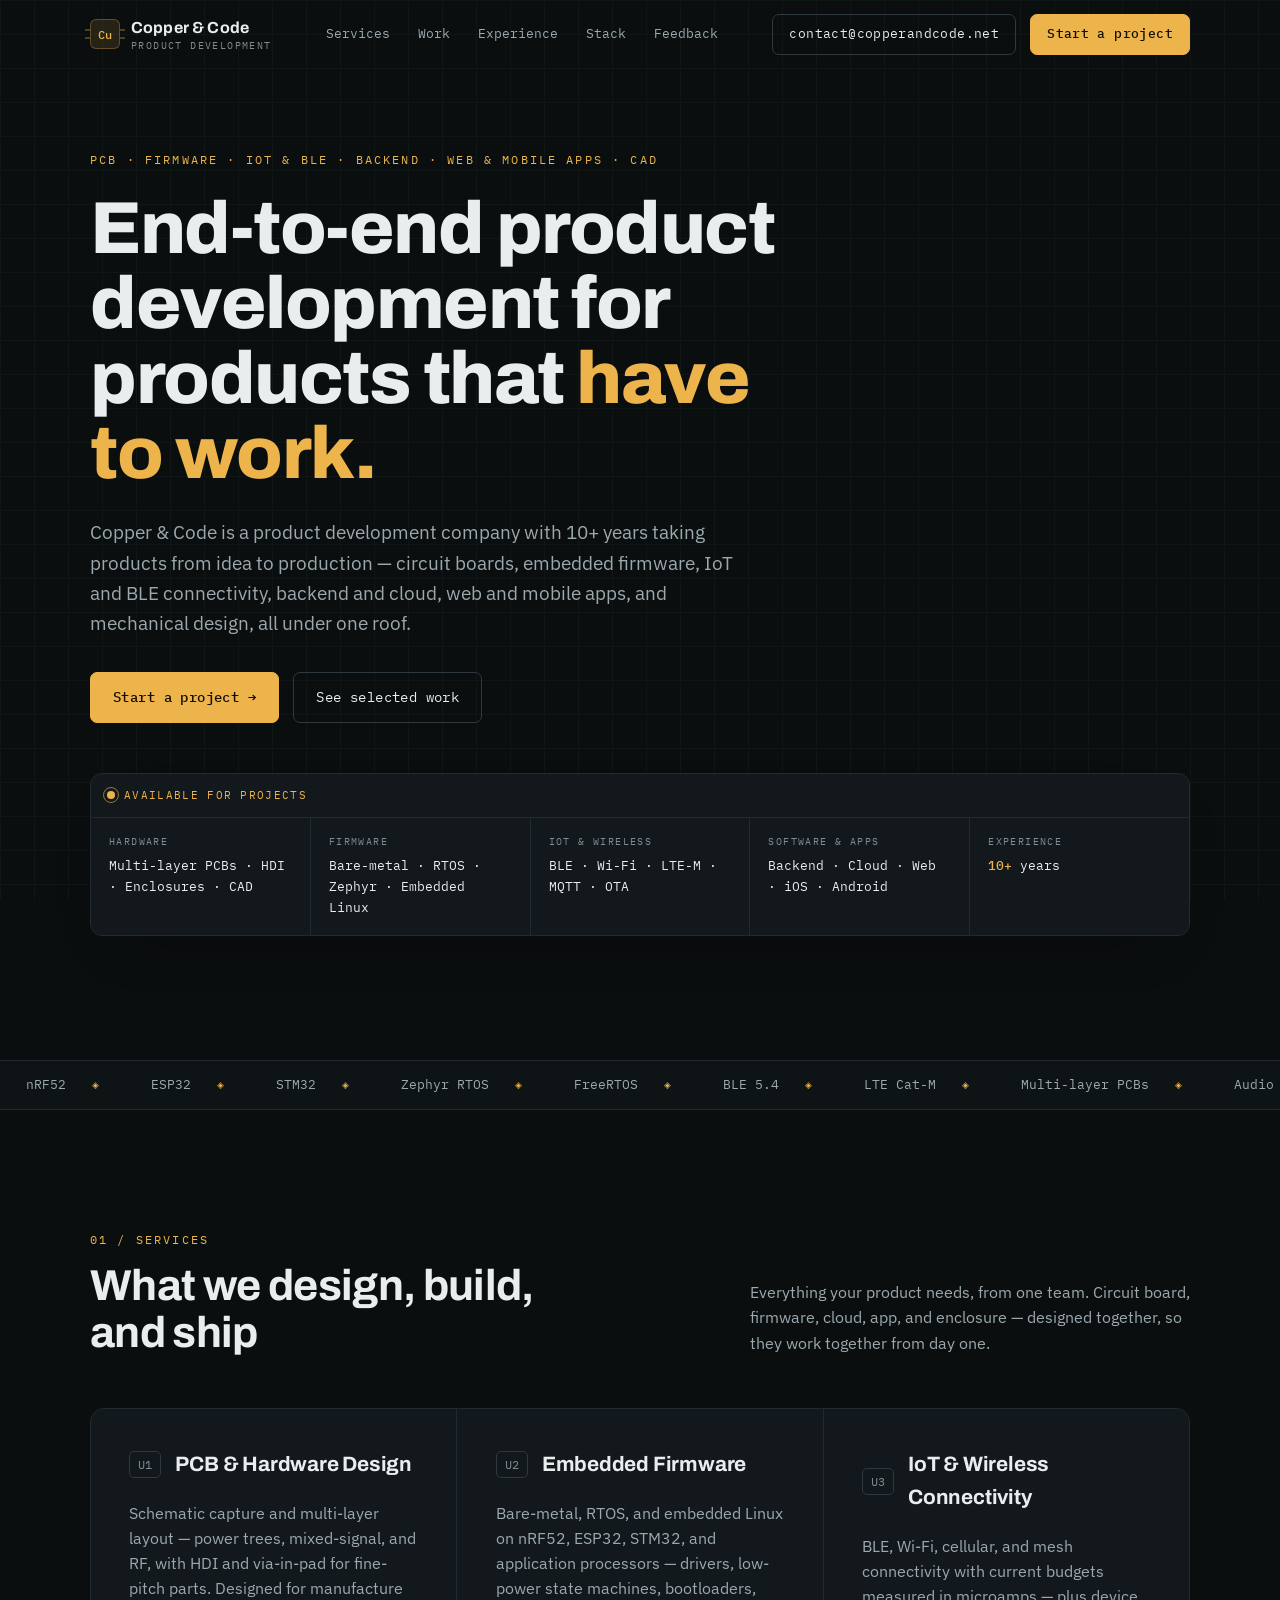
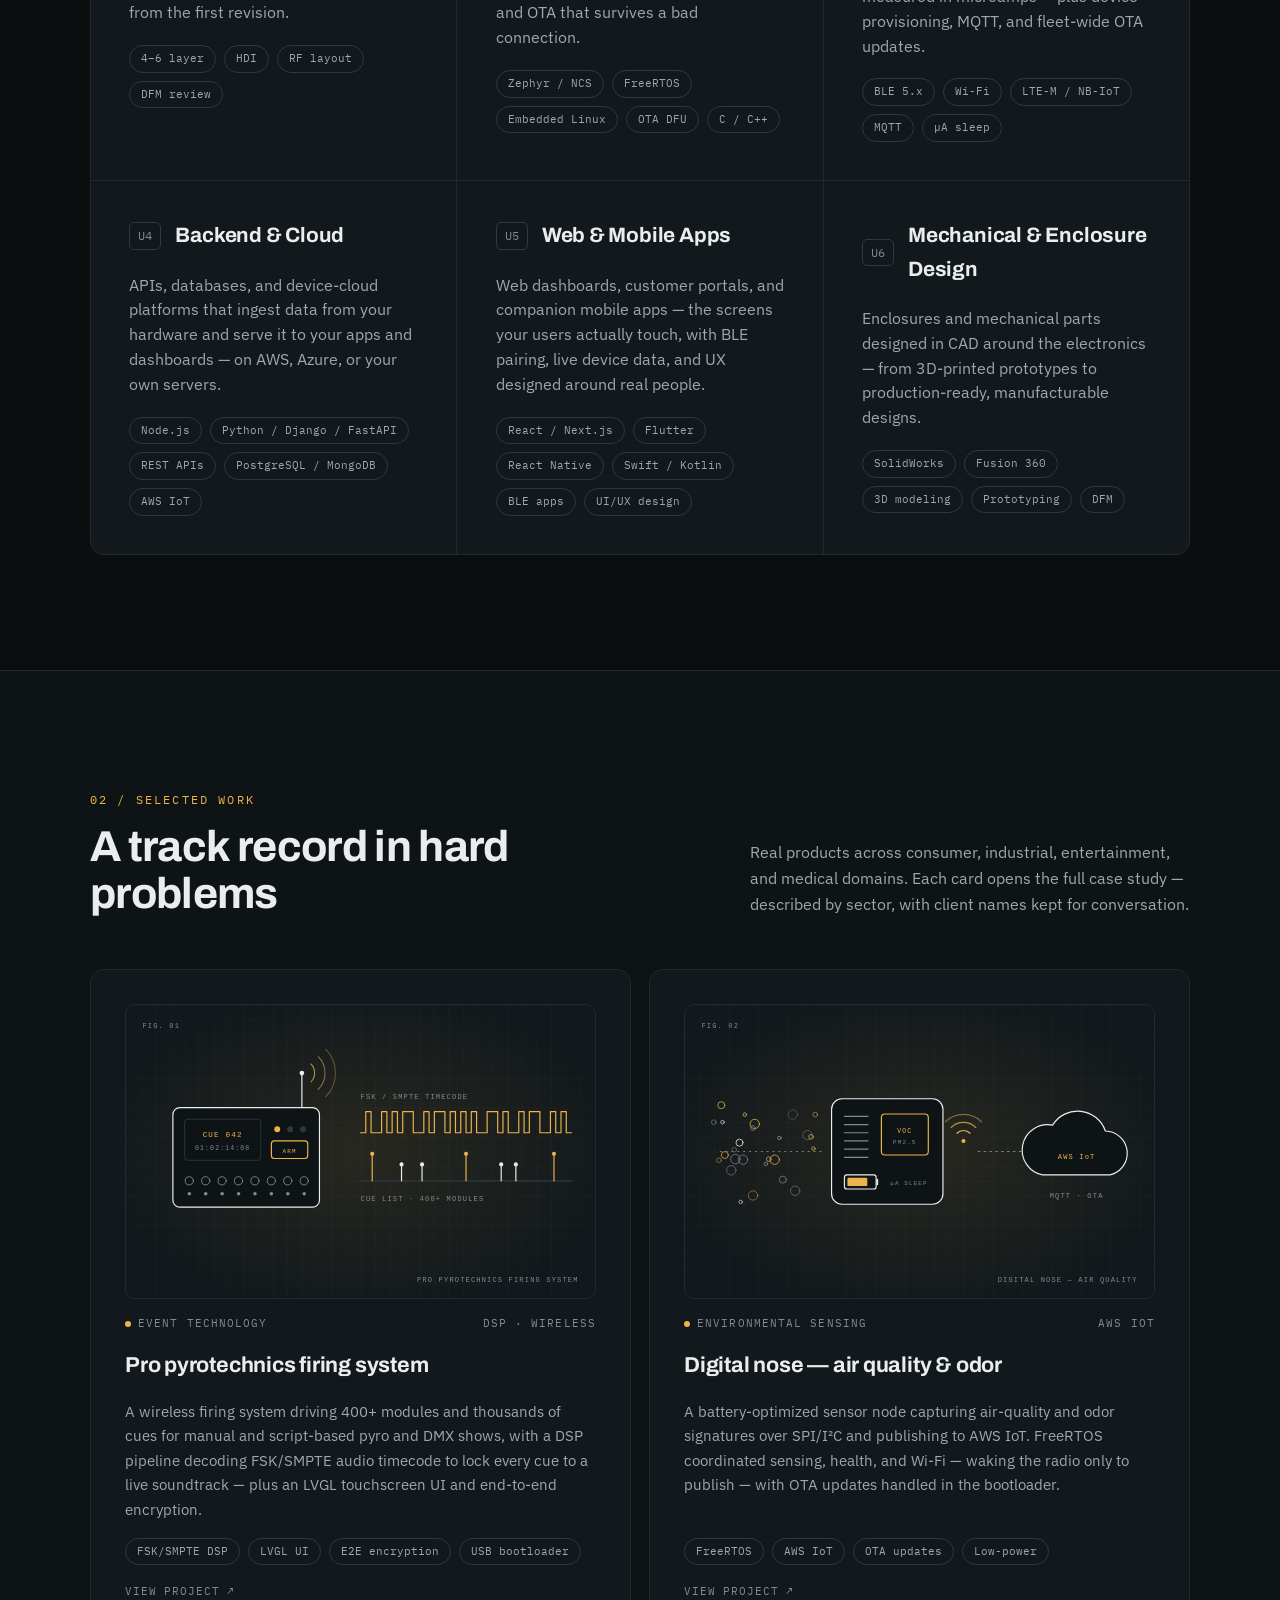
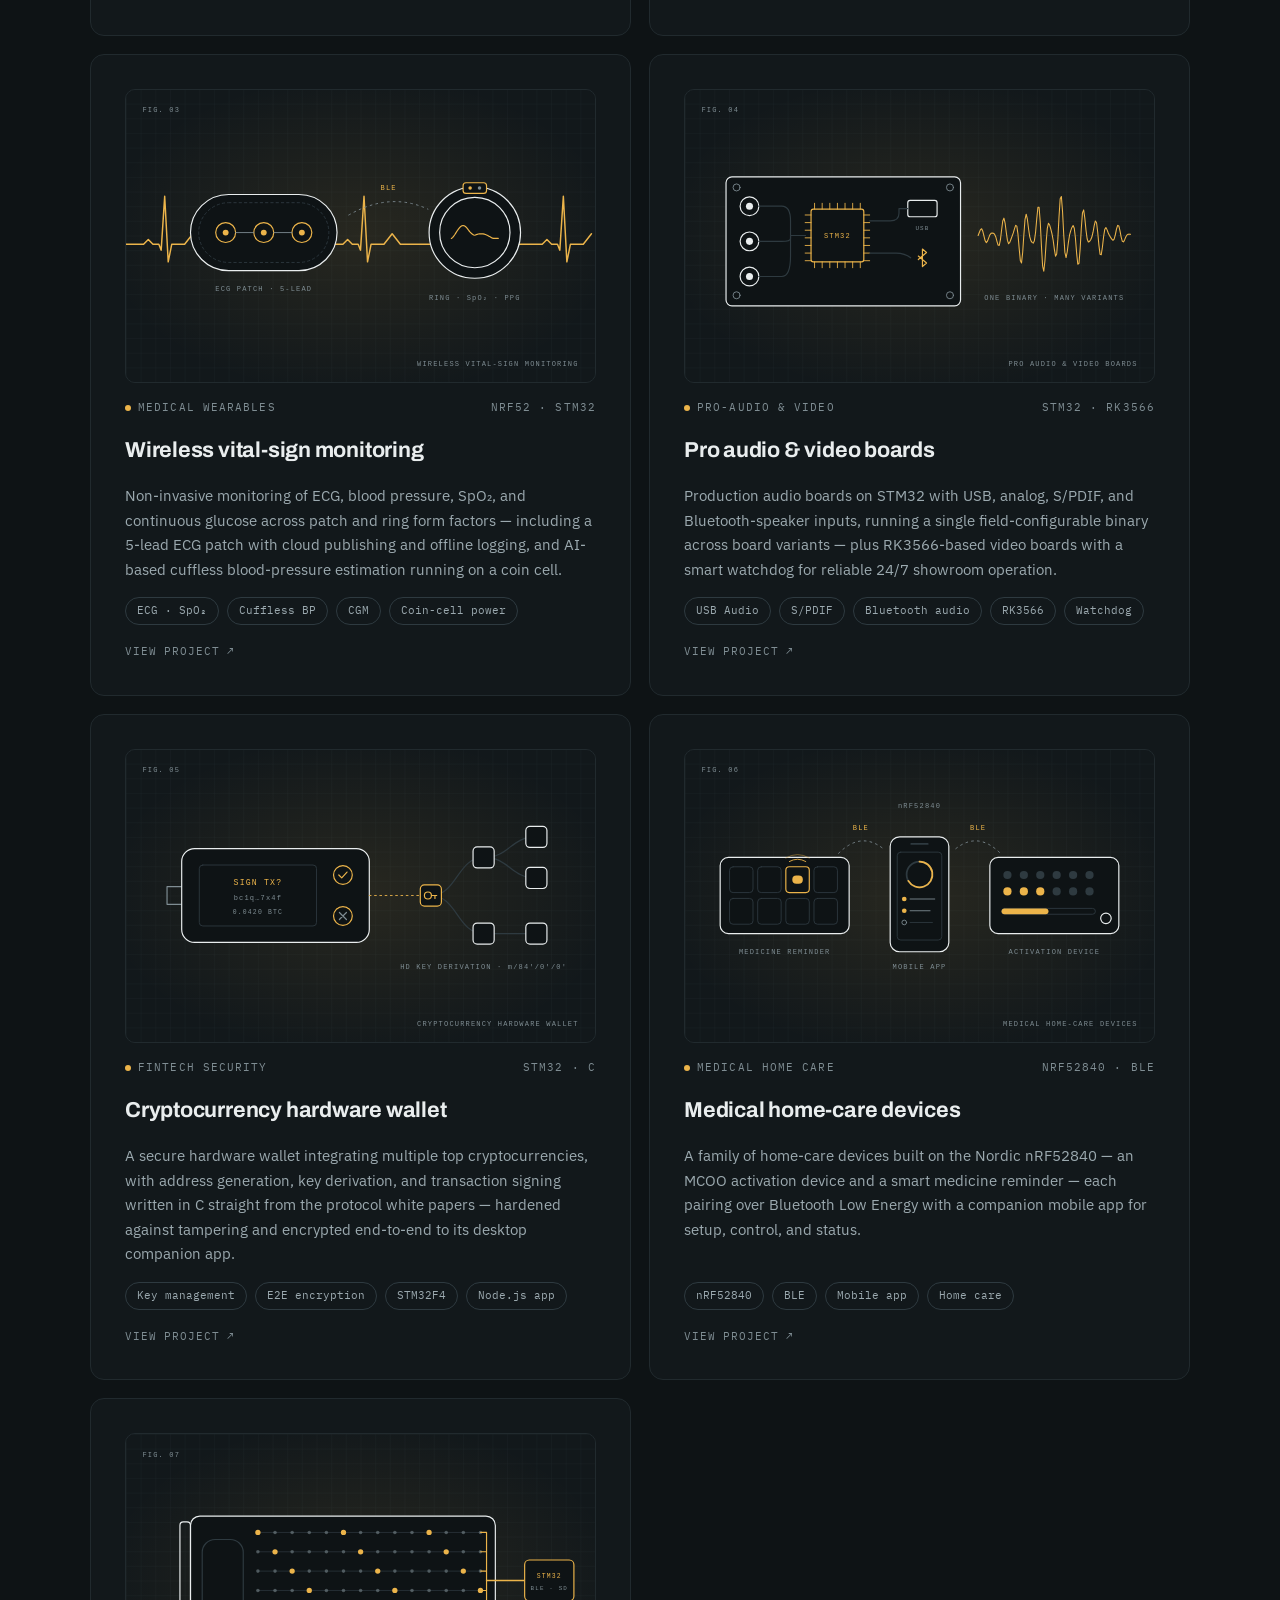
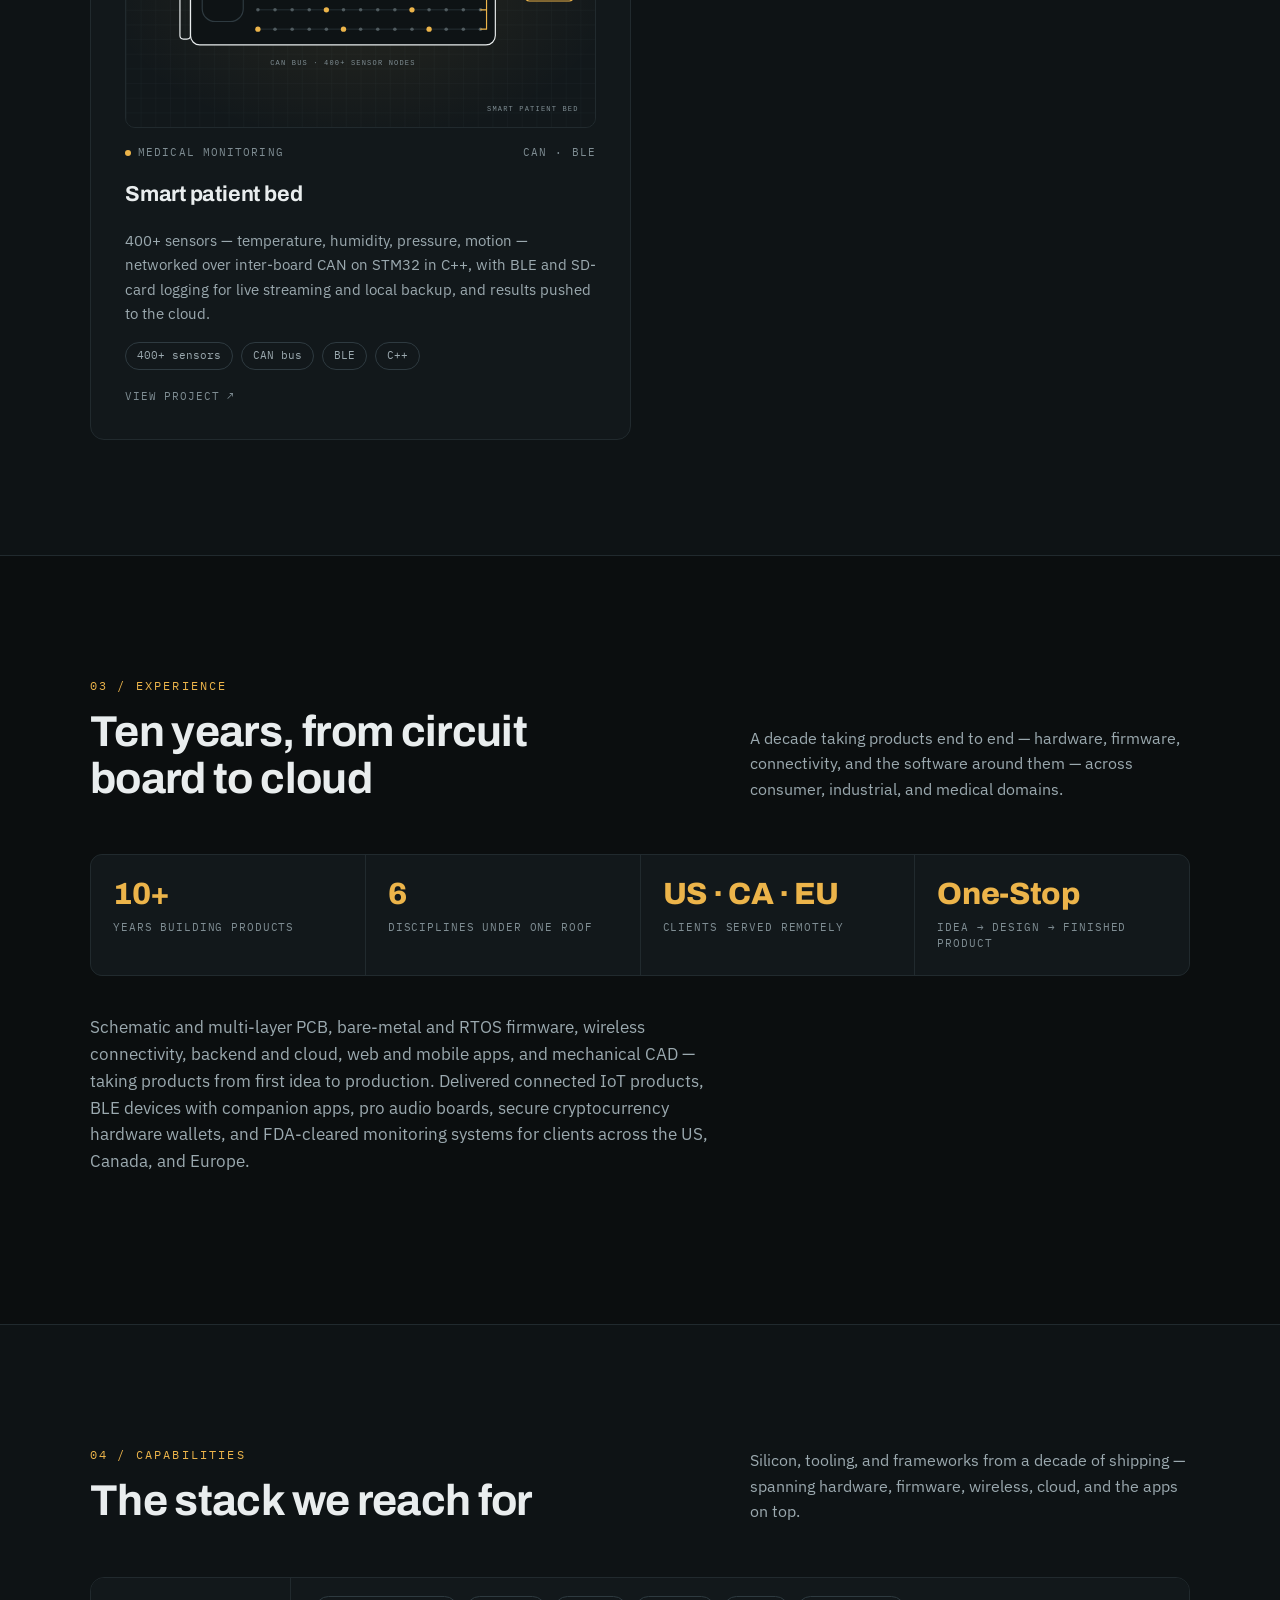
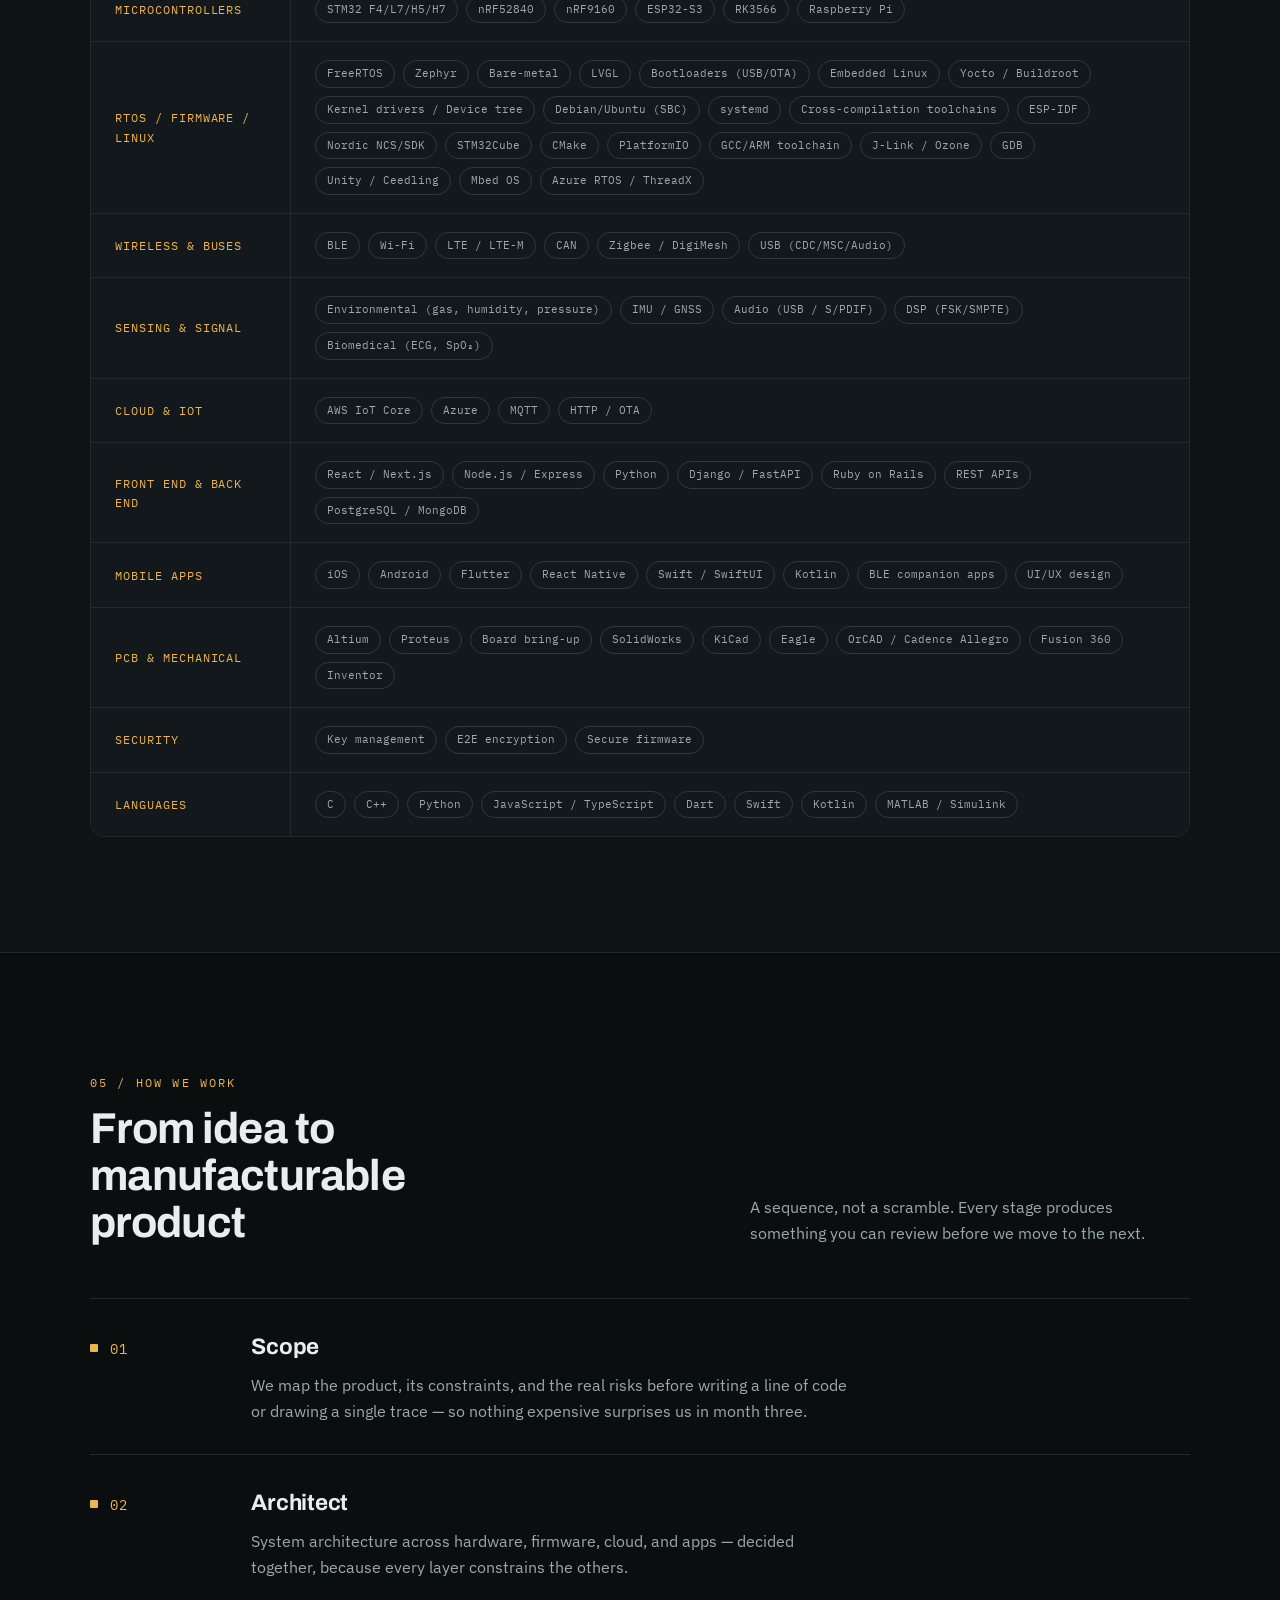
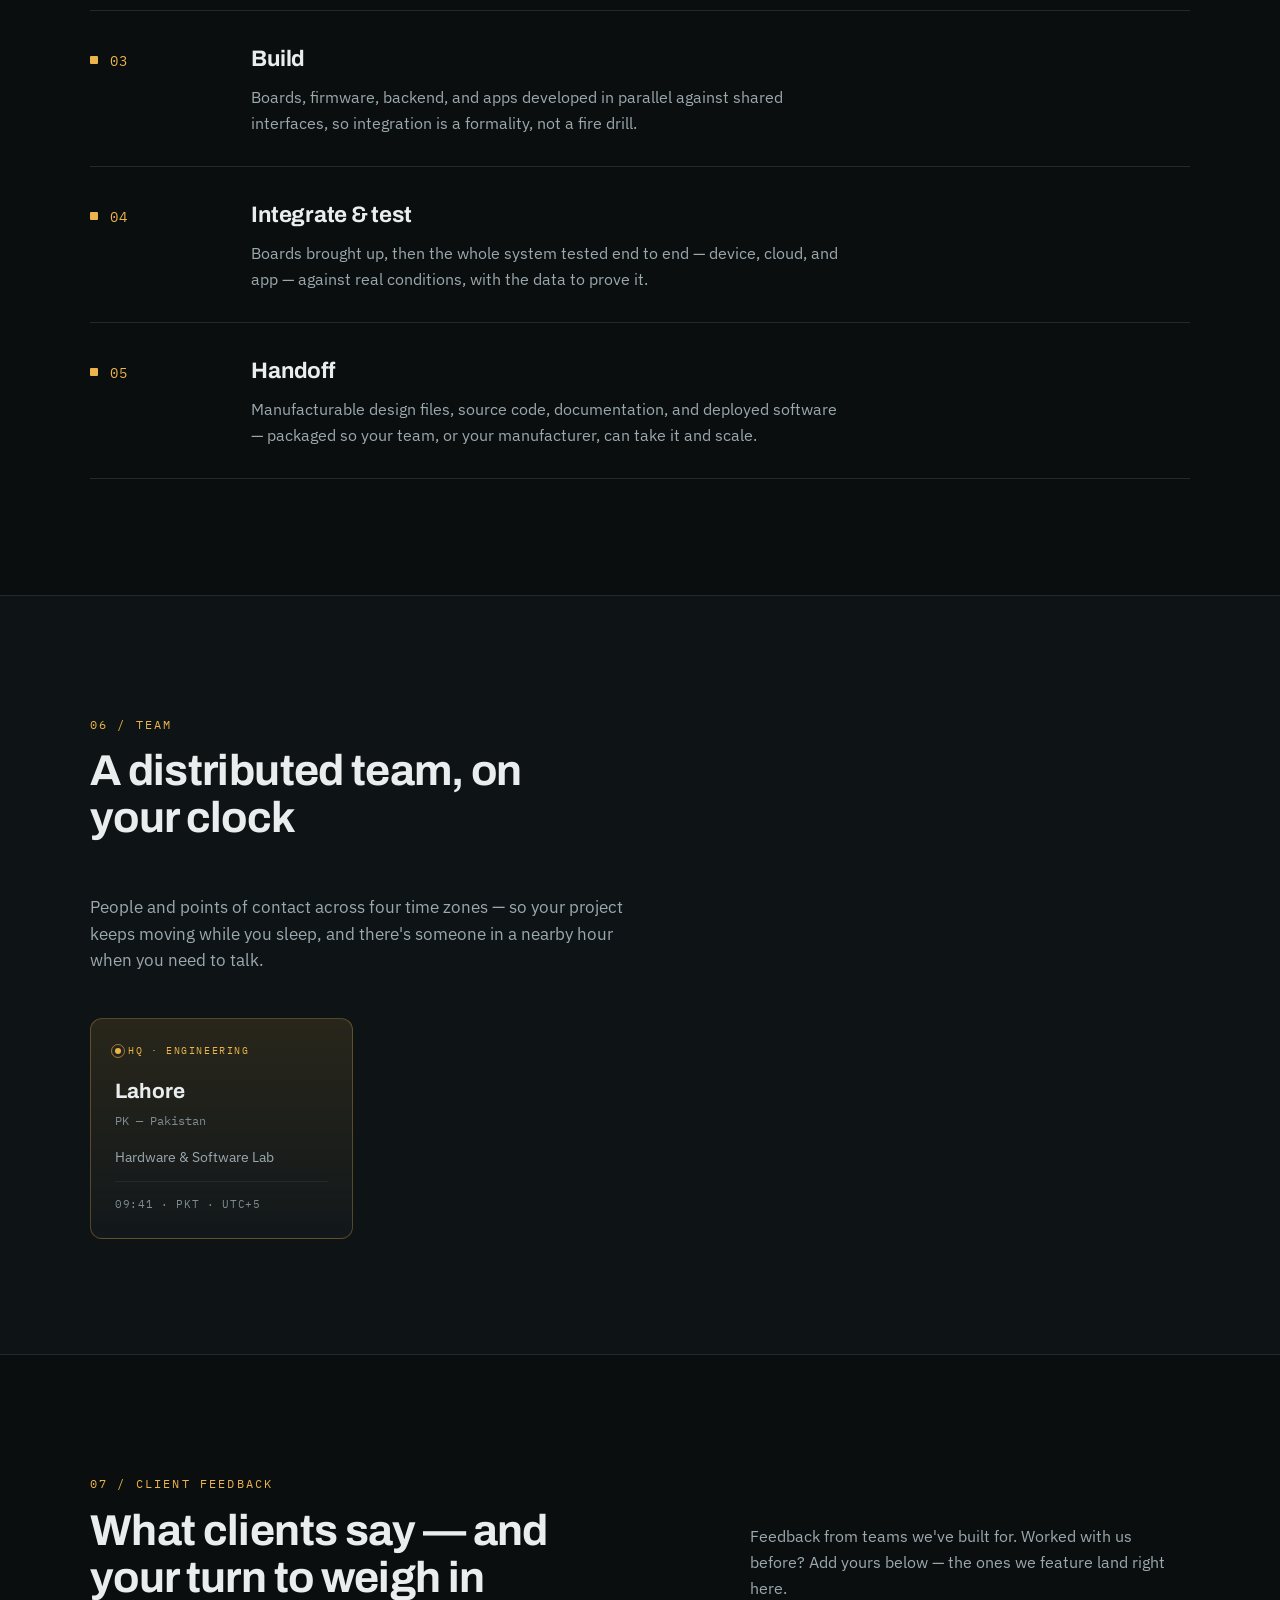
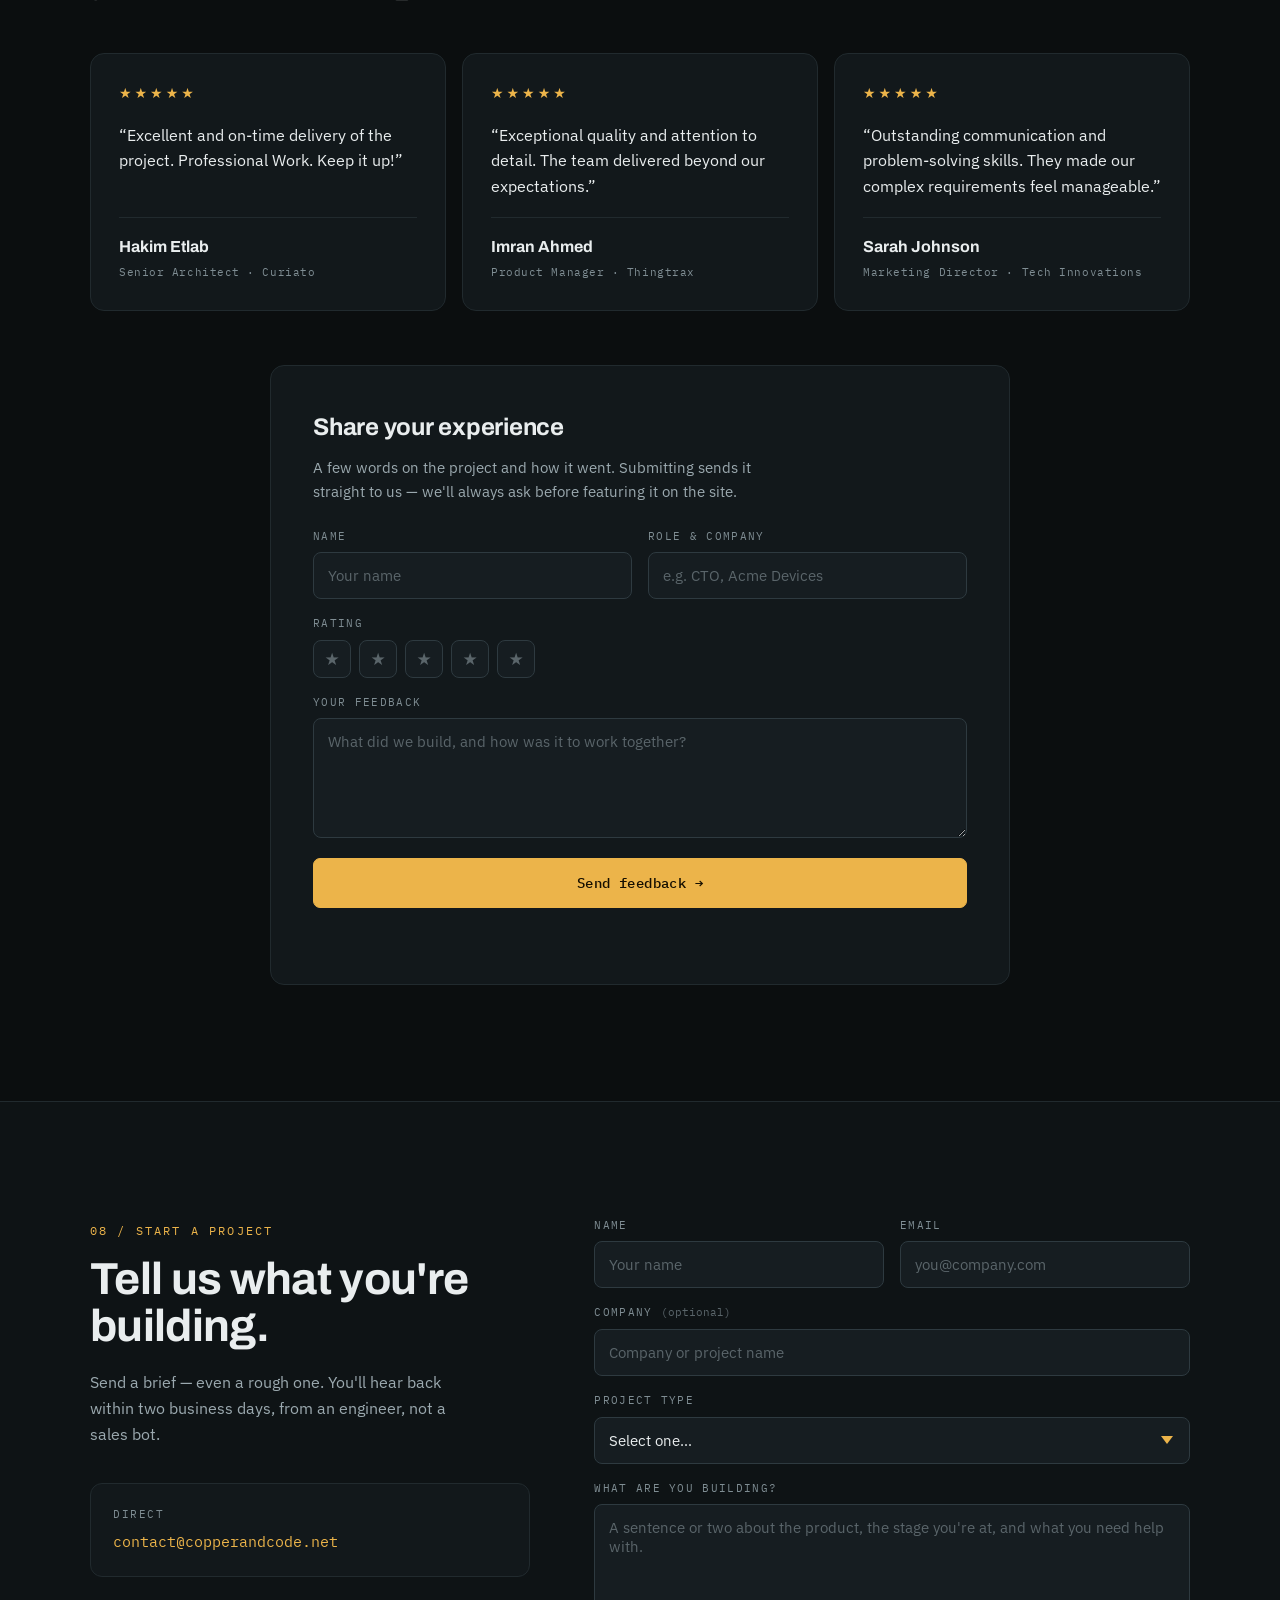
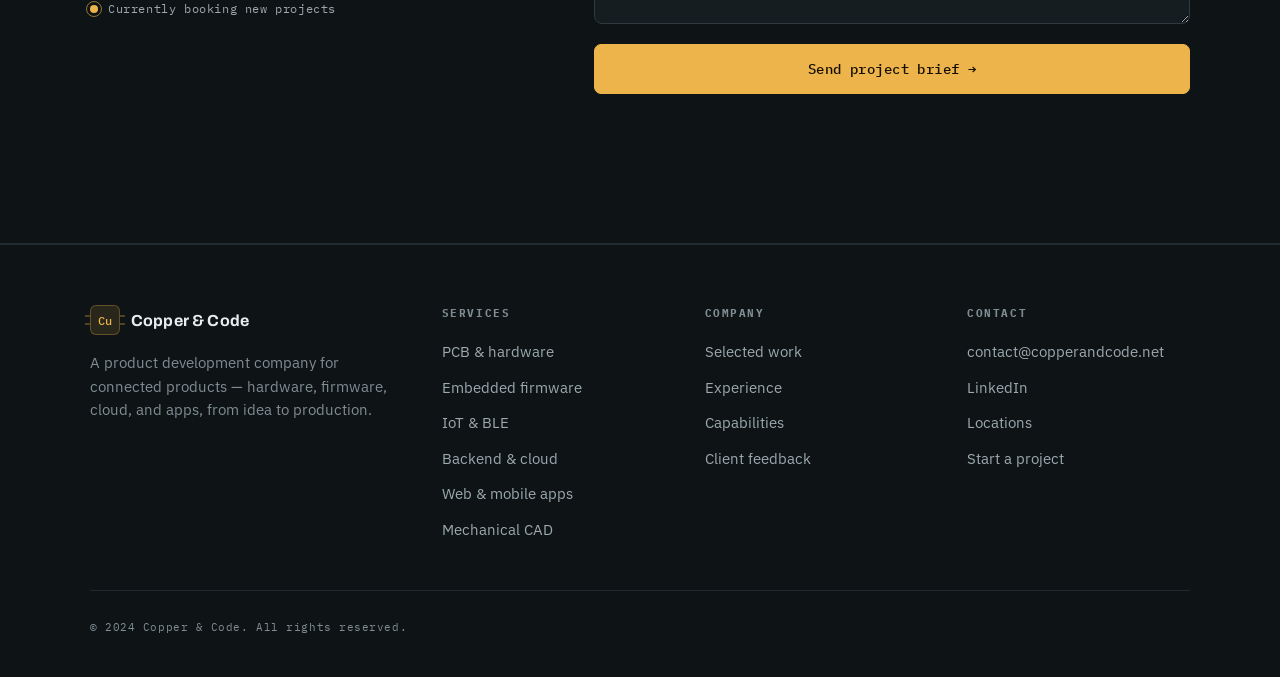
==== commit bfd5eeec: "minor changes regarding ui" ====
--- a/index.html
+++ b/index.html
@@ -135,7 +135,7 @@
         <span class="idx">01 / SERVICES</span>
         <h2>What we design, build, and ship</h2>
       </div>
-      <p class="lede reveal">Six disciplines under one roof — so the circuit board, the firmware, the cloud, and the app are built by people who talk to each other.</p>
+      <p class="lede reveal">Everything your product needs, from one team. Circuit board, firmware, cloud, app, and enclosure — designed together, so they work together from day one.</p>
     </div>
 
     <div class="svc-grid">
@@ -274,7 +274,7 @@
       <div class="stat"><div class="num">10+</div><div class="lbl">Years building products</div></div>
       <div class="stat"><div class="num">6</div><div class="lbl">Disciplines under one roof</div></div>
       <div class="stat"><div class="num">US · CA · EU</div><div class="lbl">Clients served remotely</div></div>
-      <div class="stat"><div class="num">1</div><div class="lbl">Team from idea to production</div></div>
+      <div class="stat"><div class="num">One-Stop</div><div class="lbl">Idea → design → finished product</div></div>
     </div>
 
     <p class="xp-intro reveal">Schematic and multi-layer PCB, bare-metal and RTOS firmware, wireless connectivity, backend and cloud, web and mobile apps, and mechanical CAD — taking products from first idea to production. Delivered connected IoT products, BLE devices with companion apps, pro audio boards, secure cryptocurrency hardware wallets, and FDA-cleared monitoring systems for clients across the US, Canada, and Europe.</p>
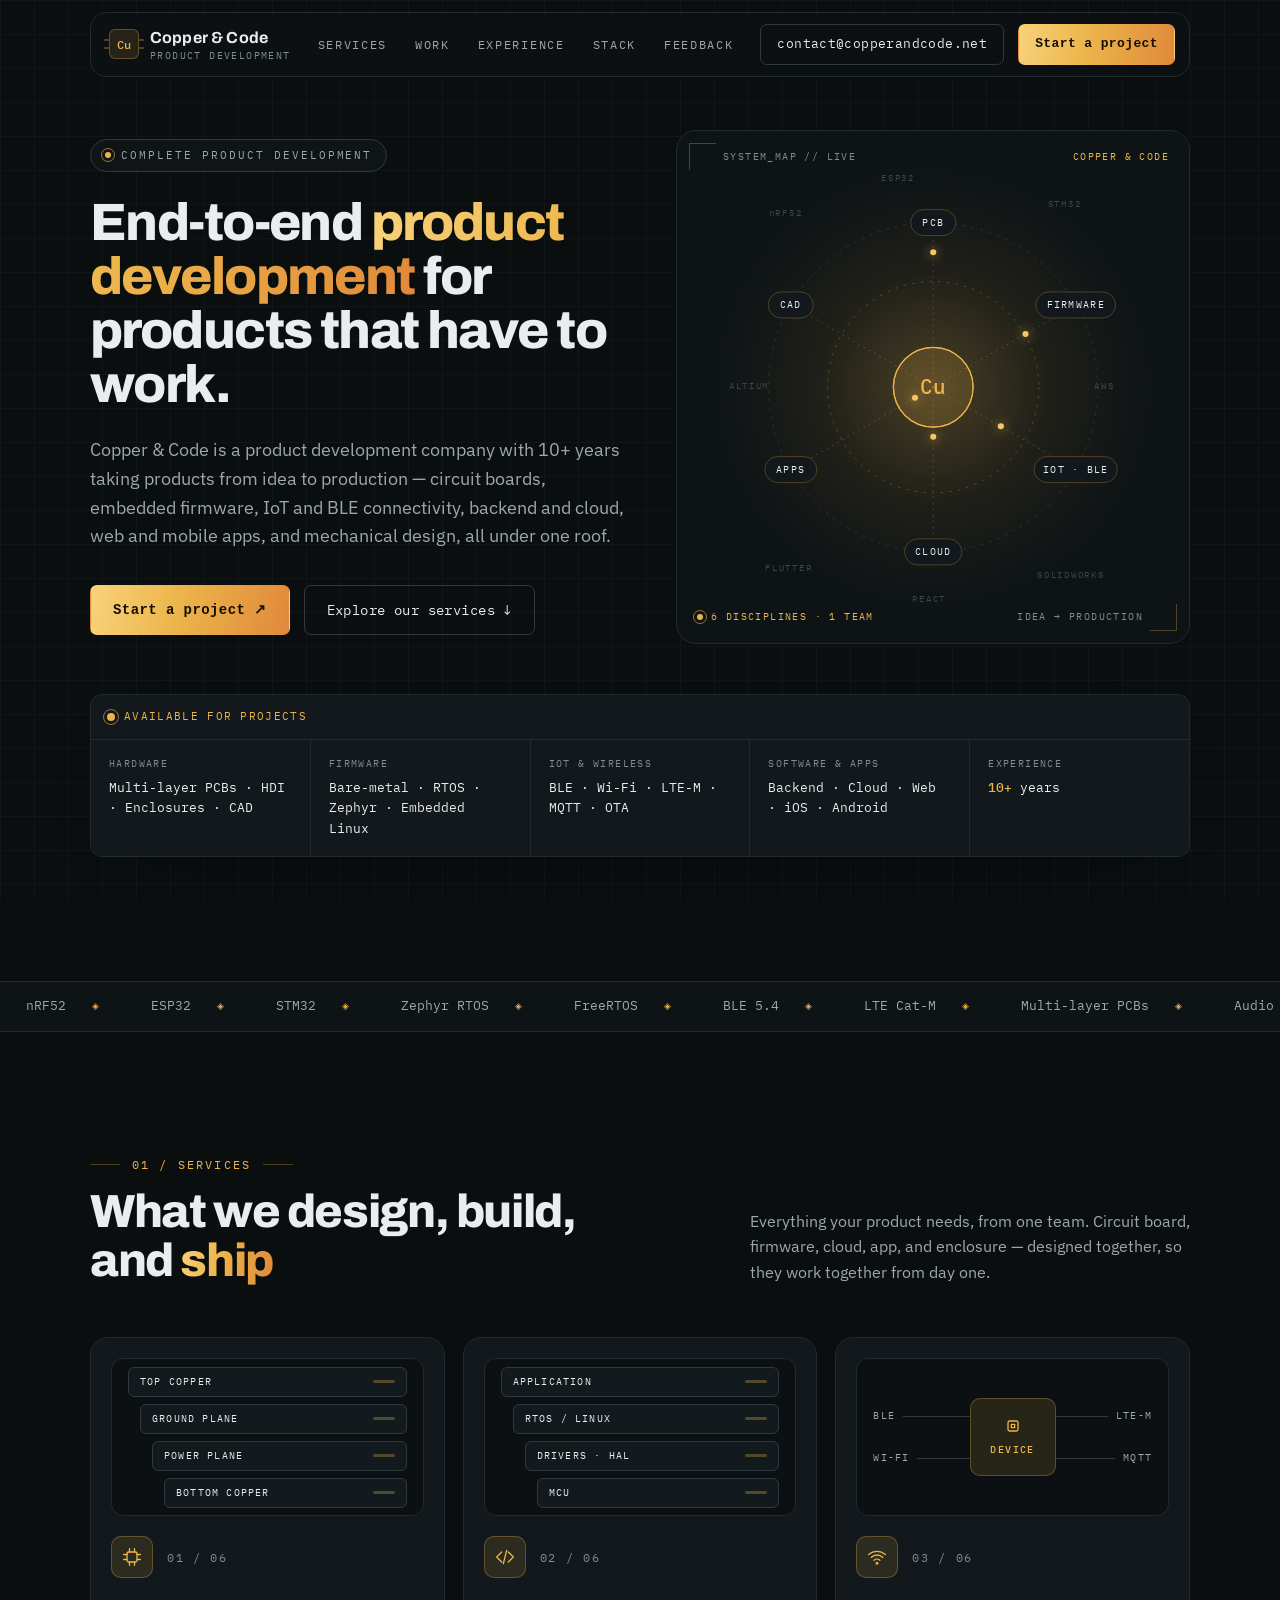
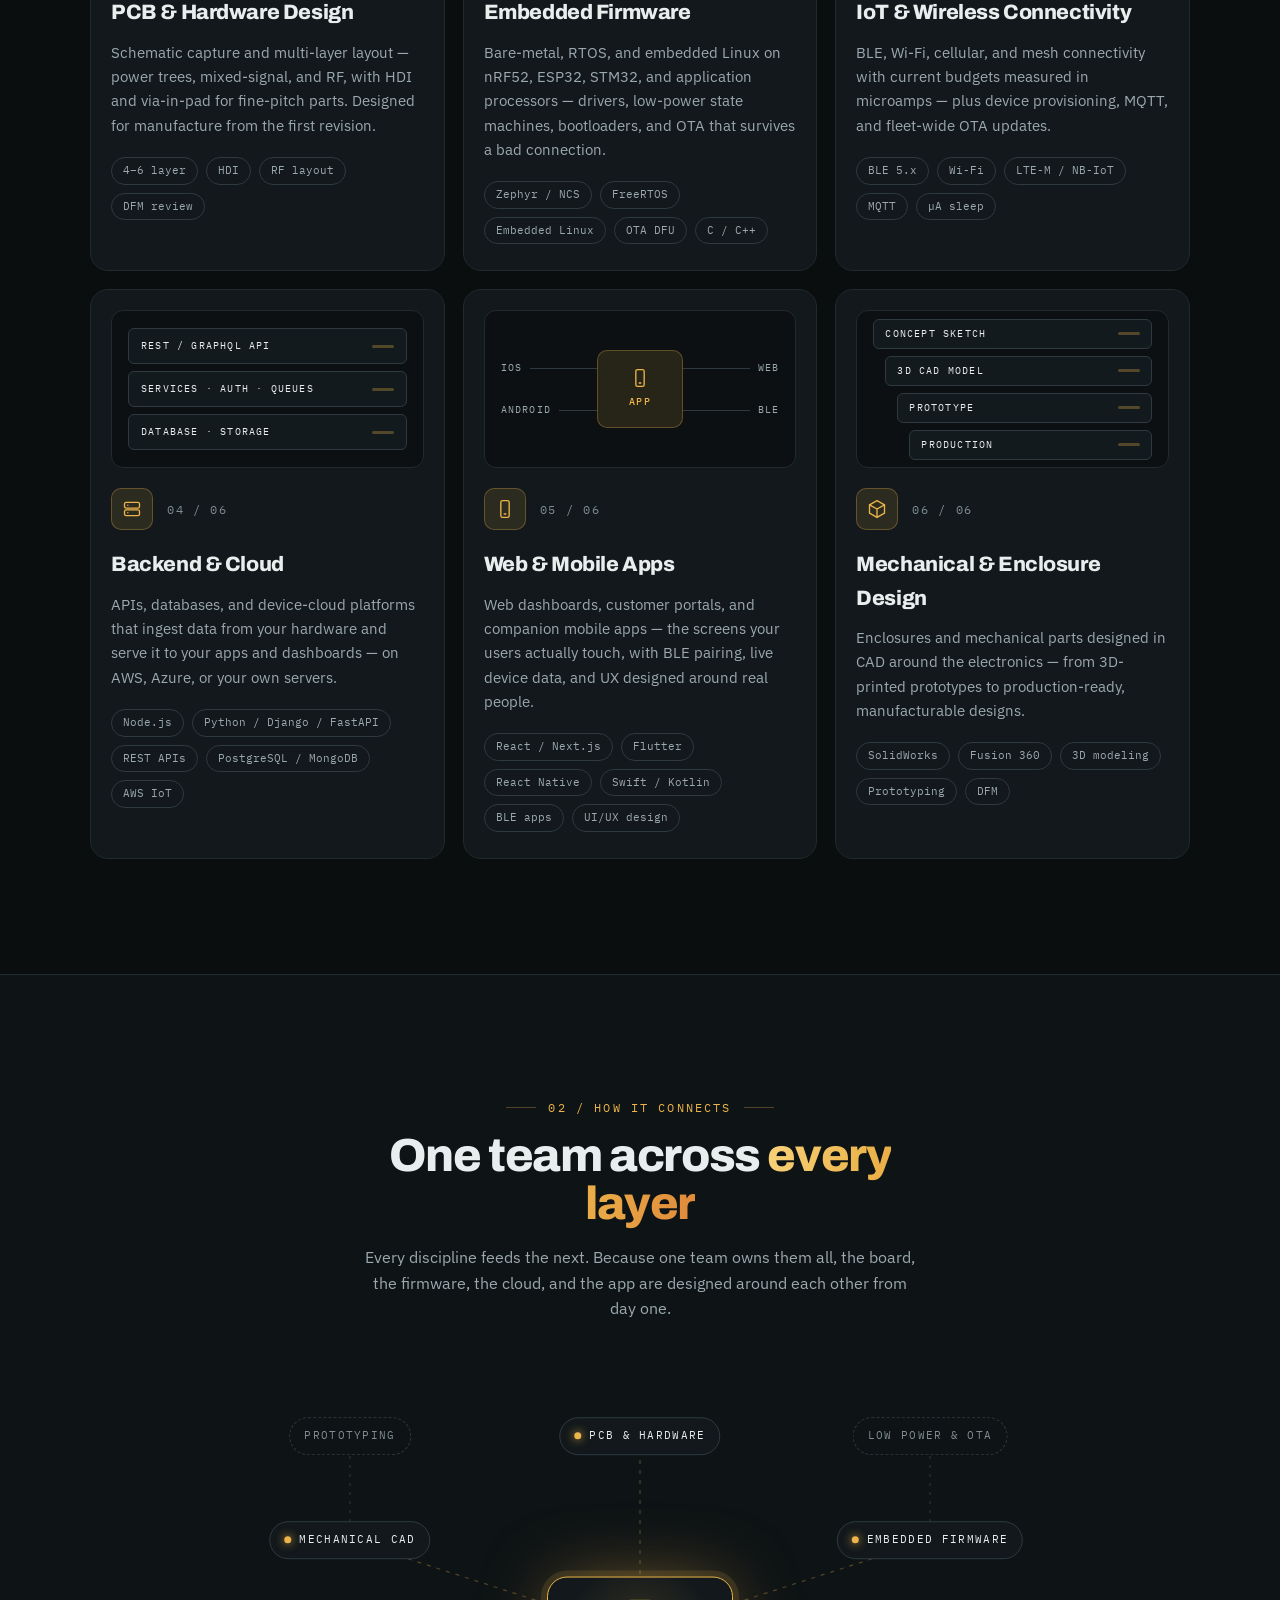
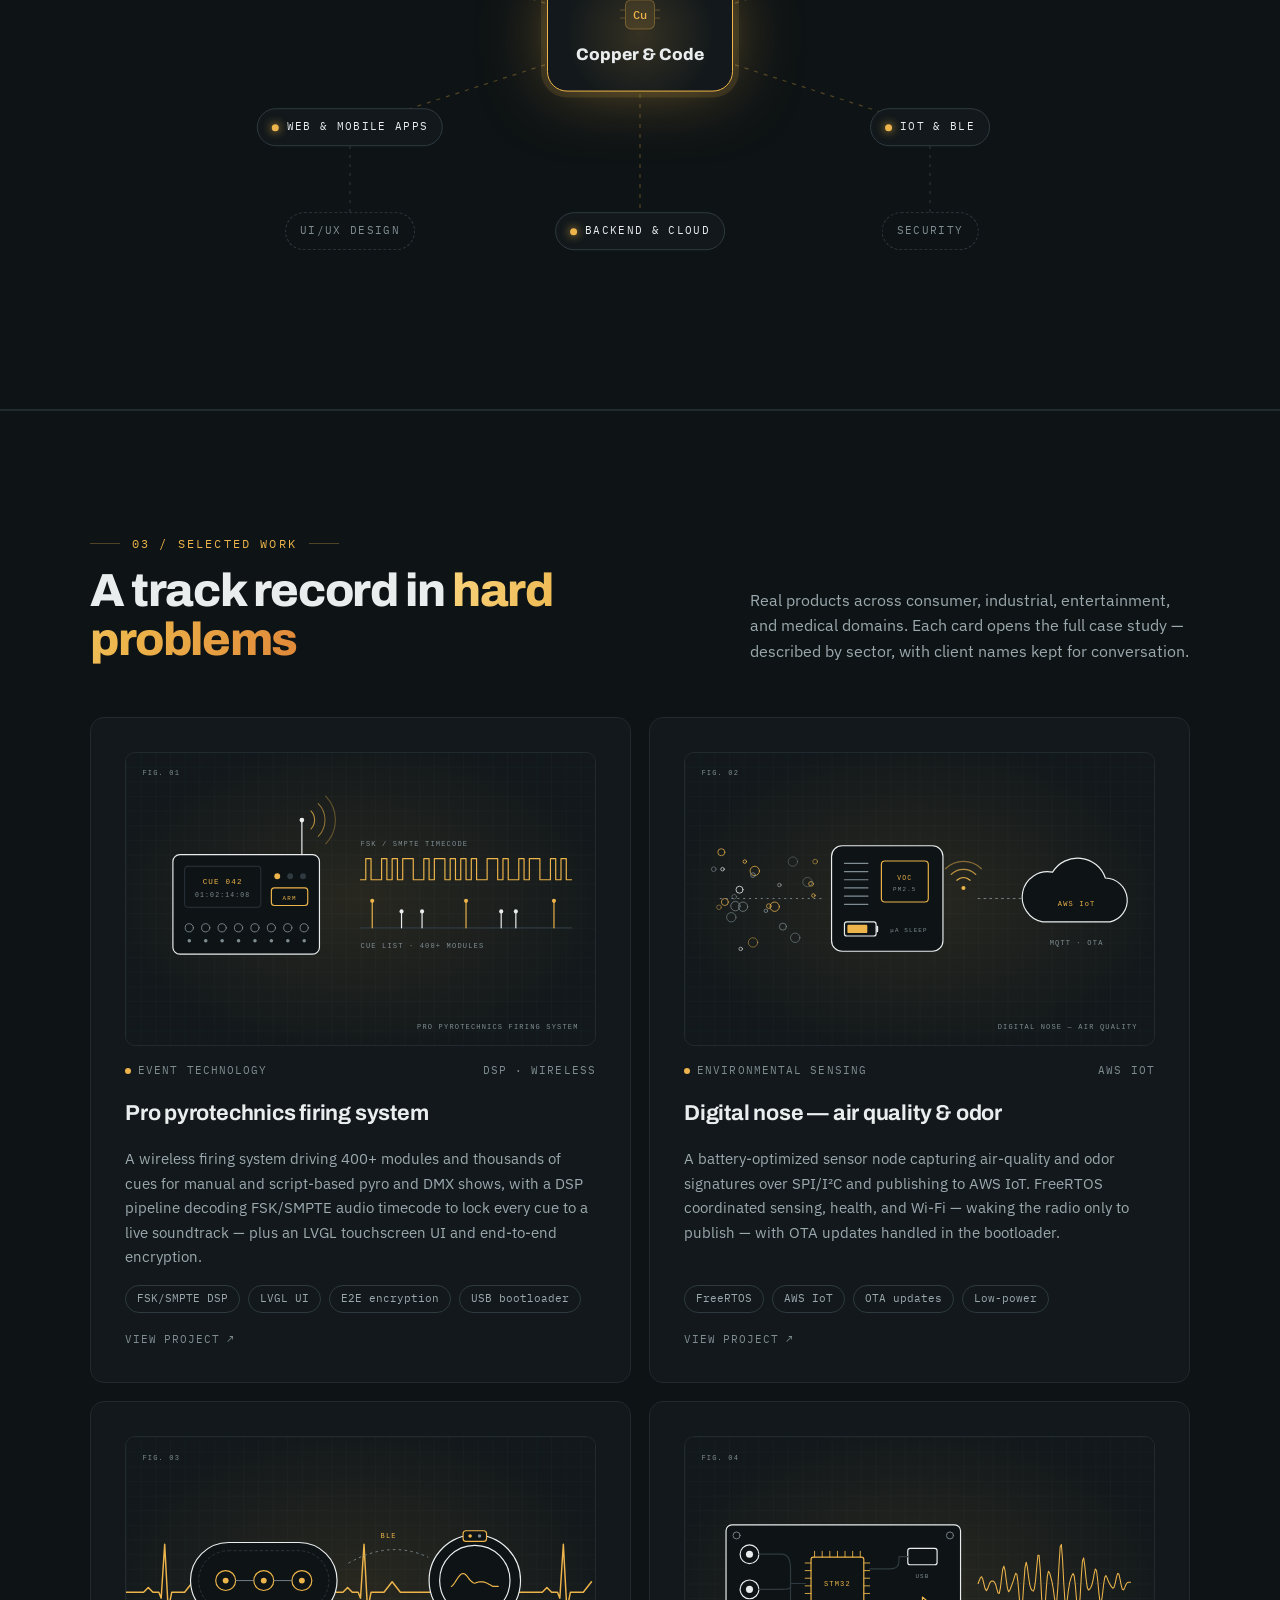
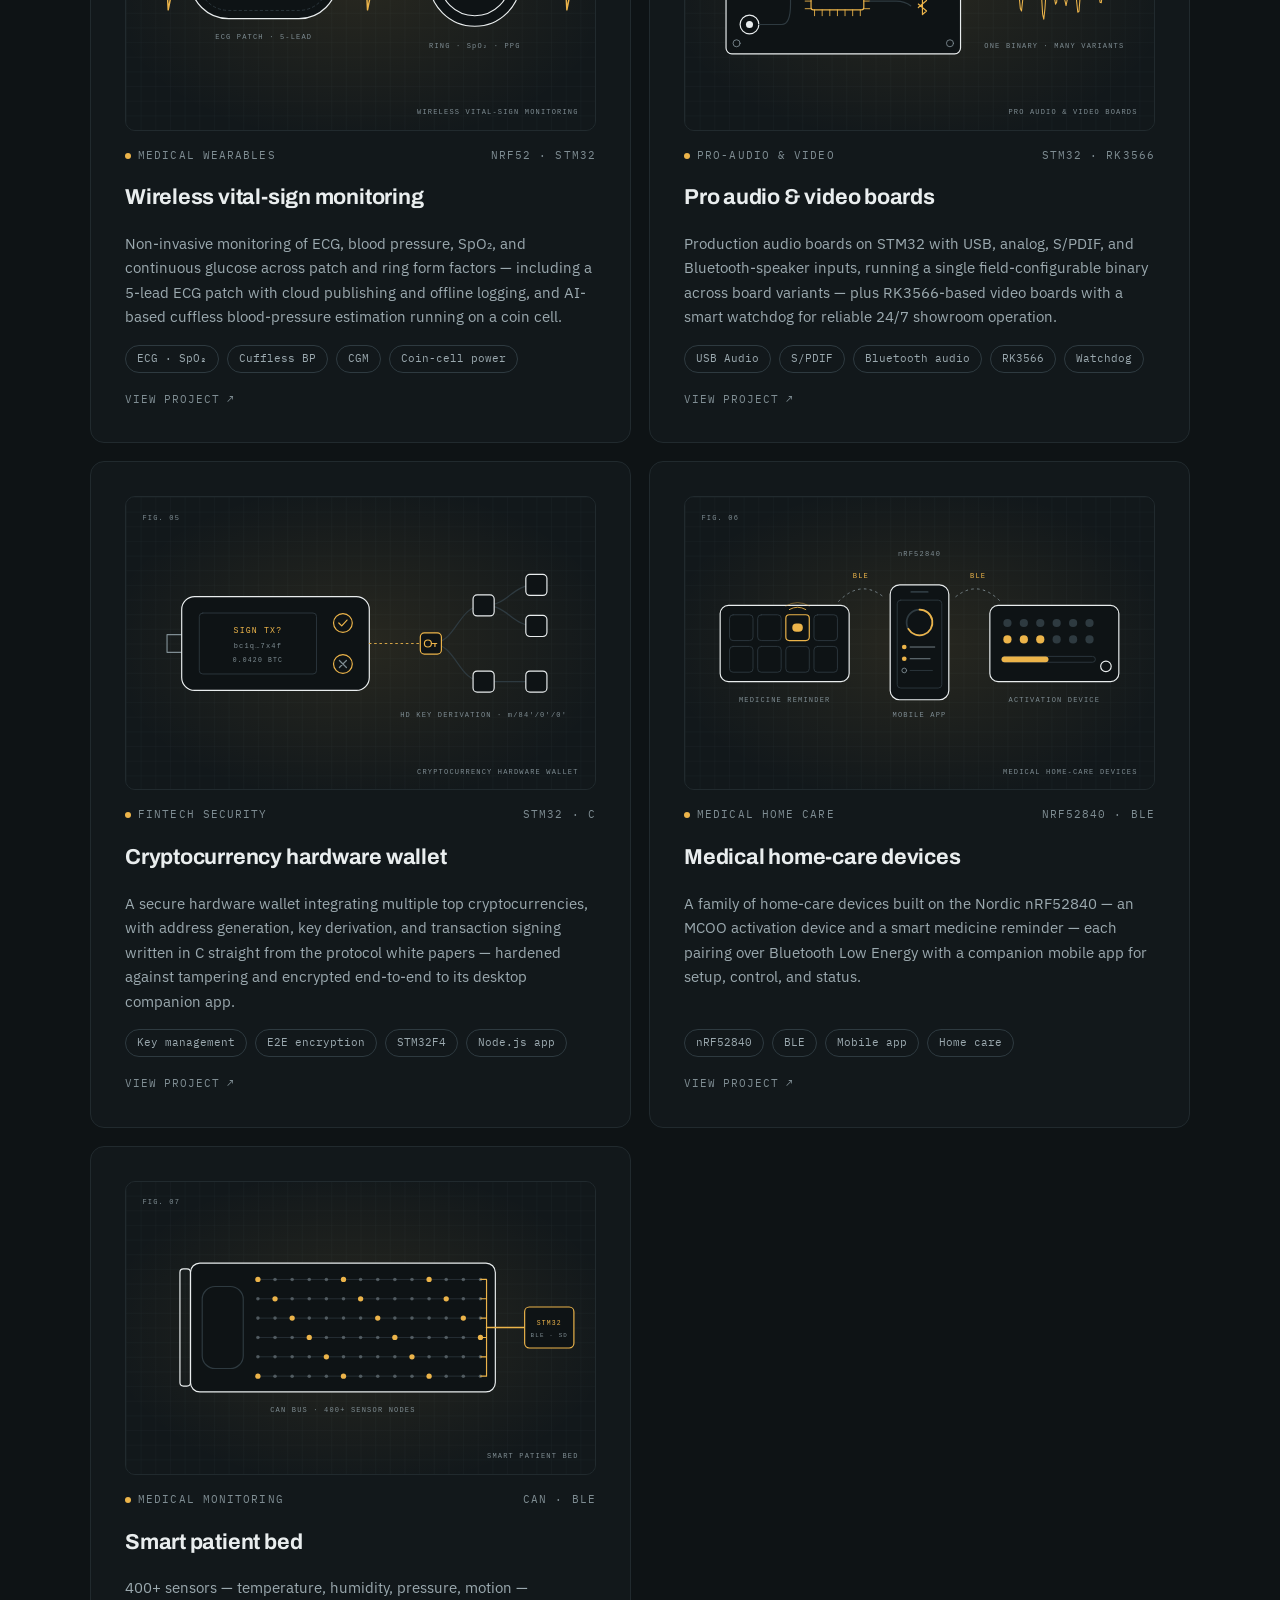
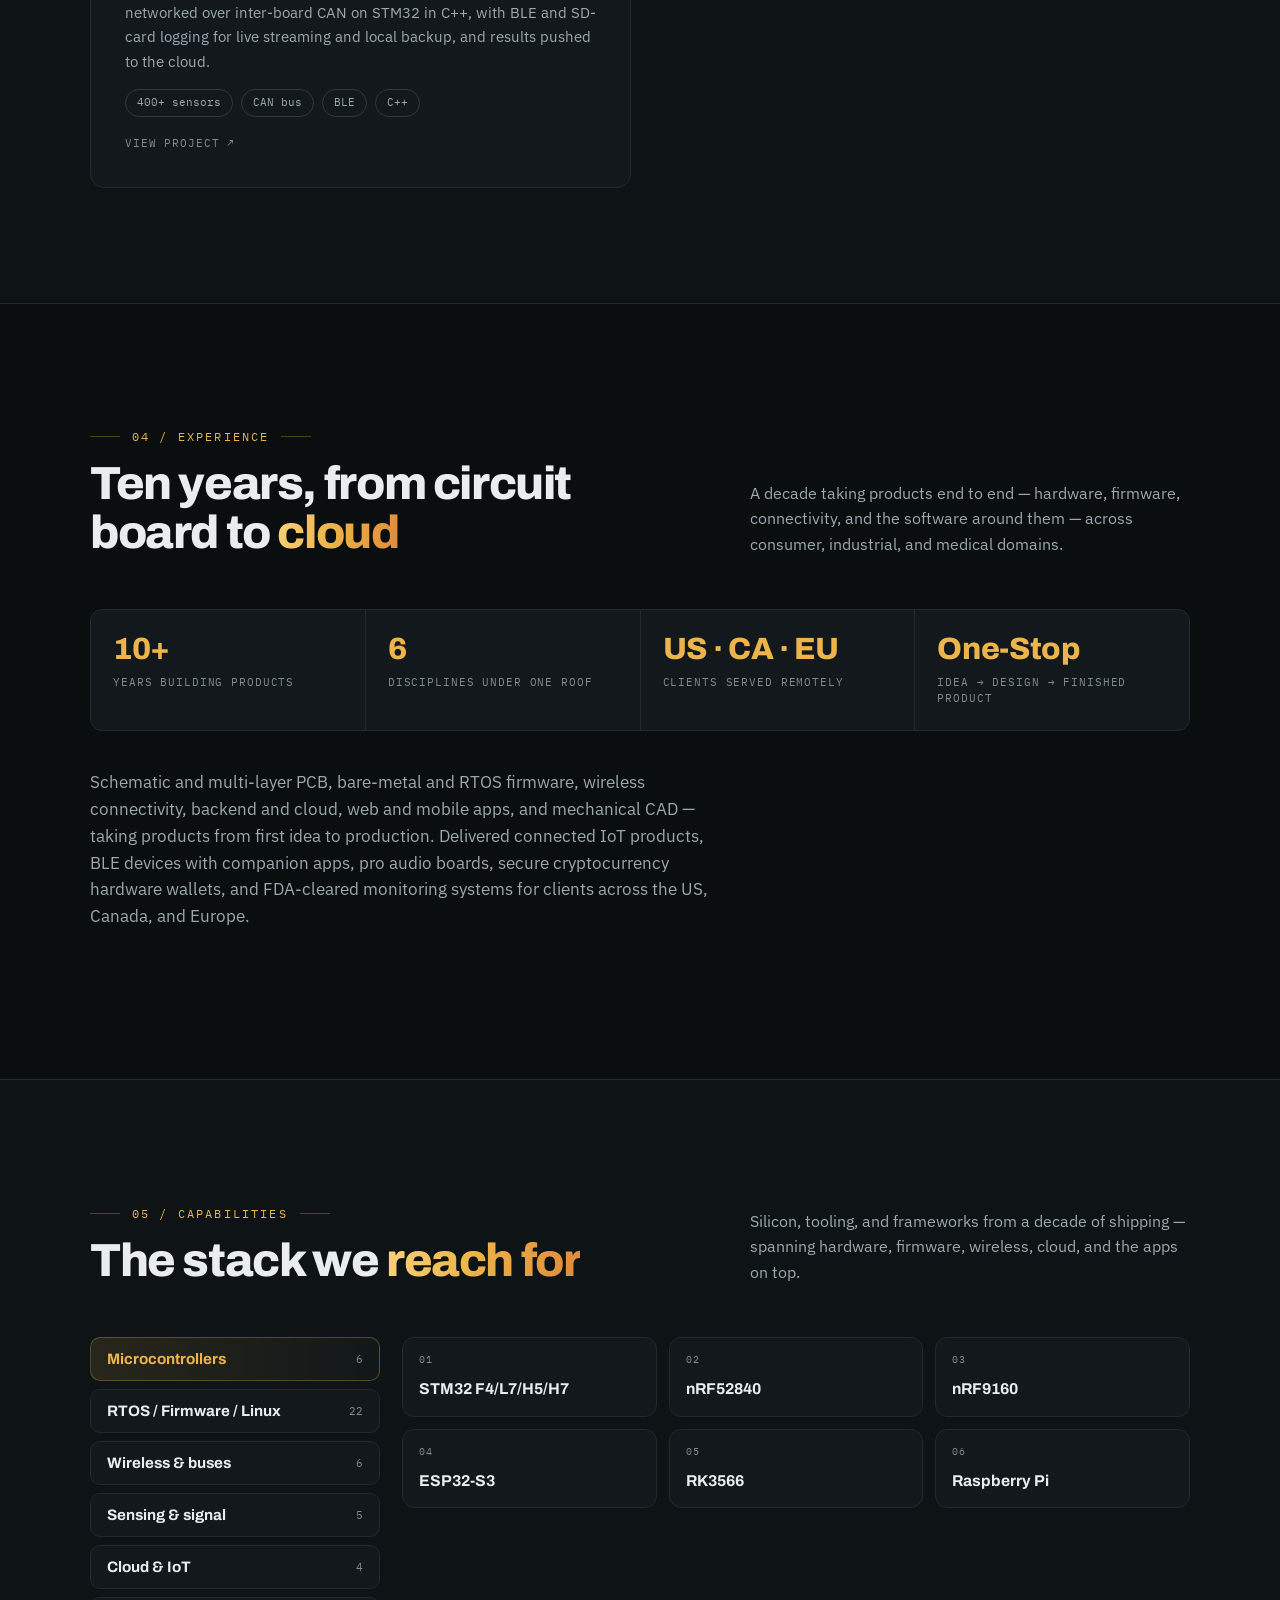
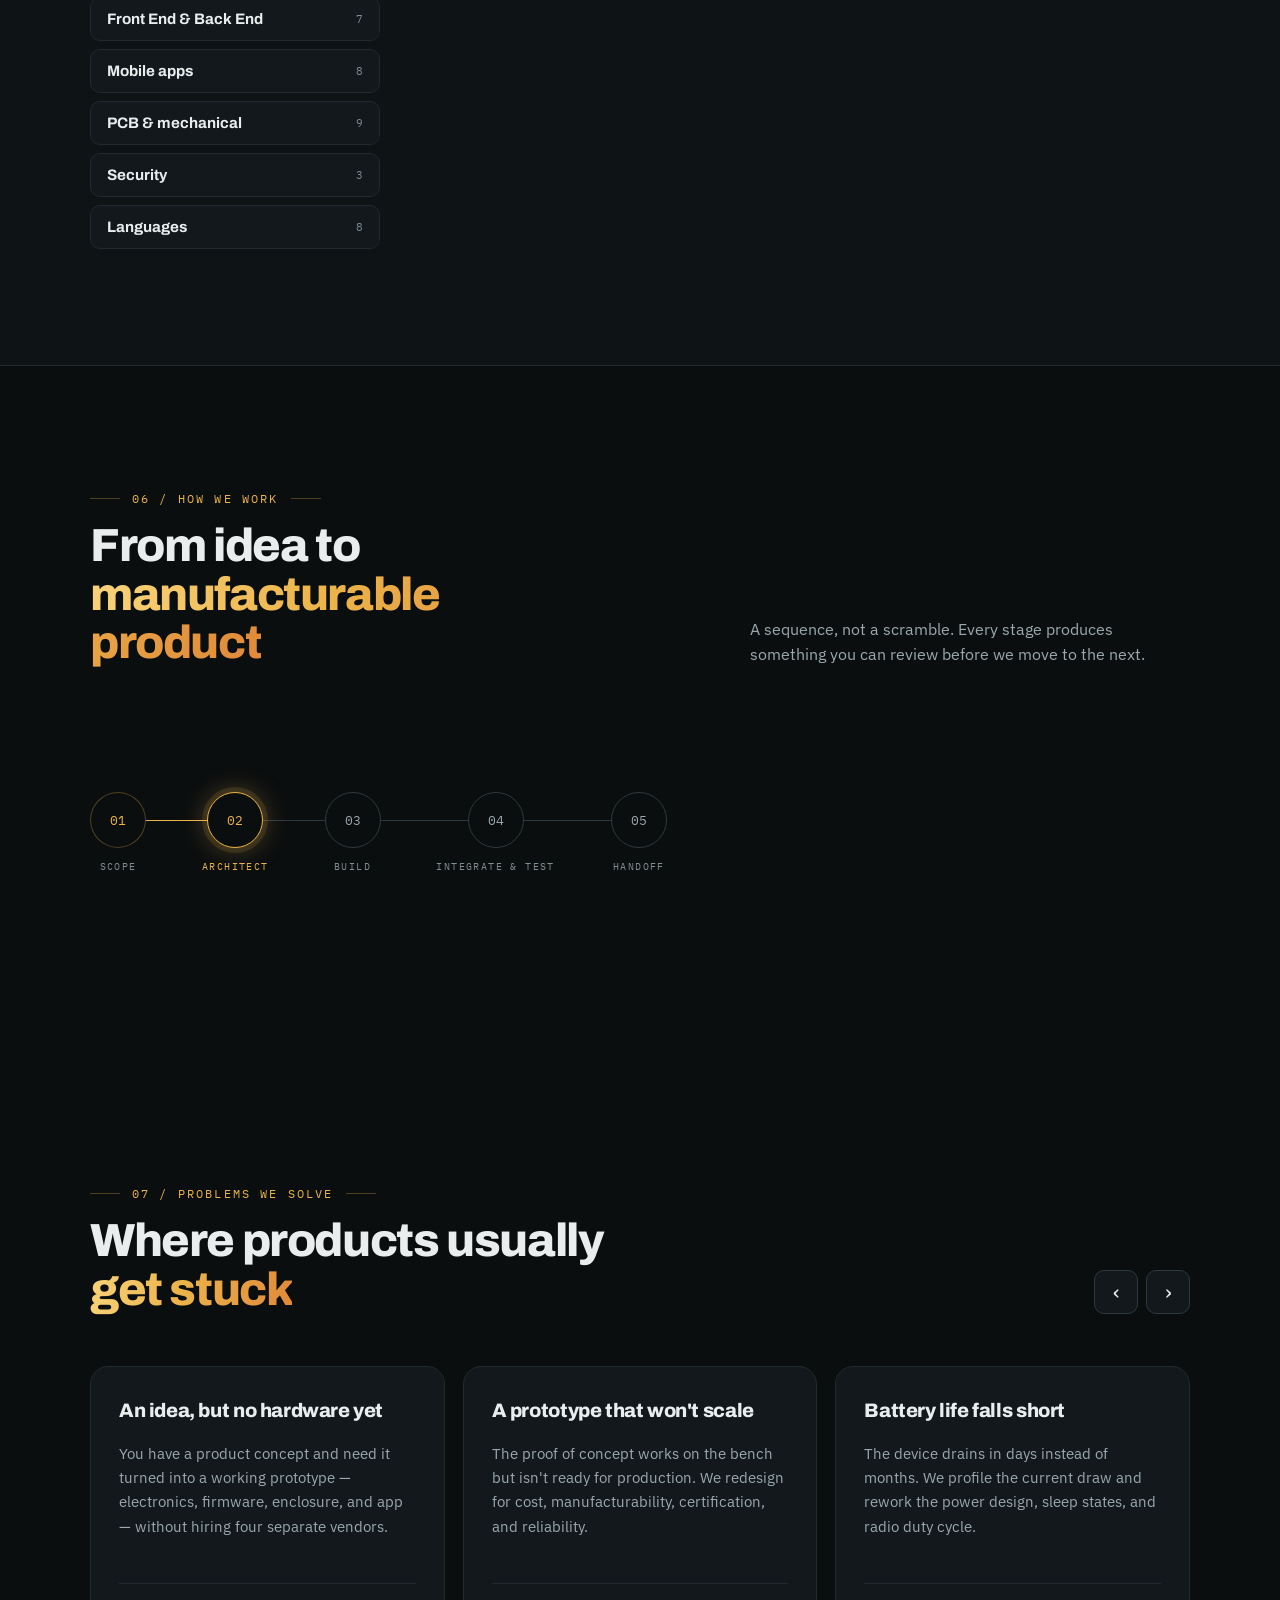
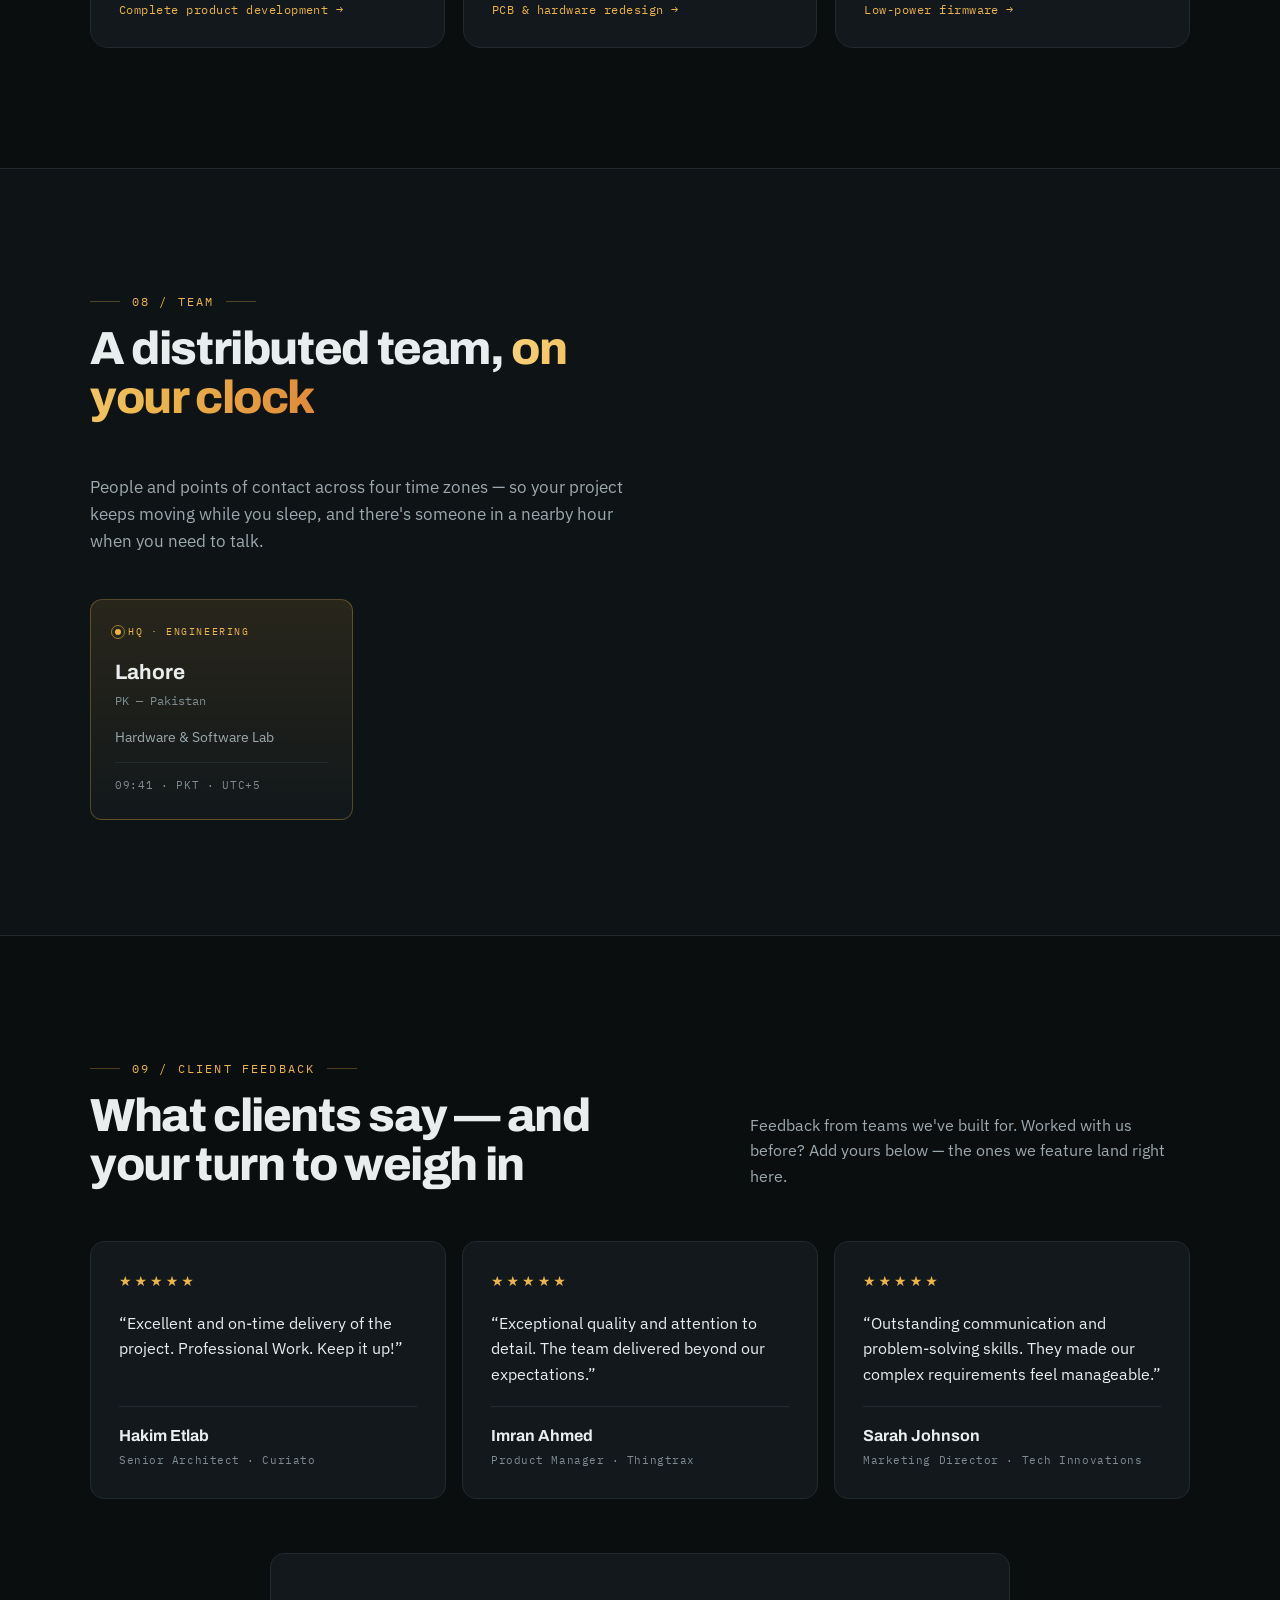
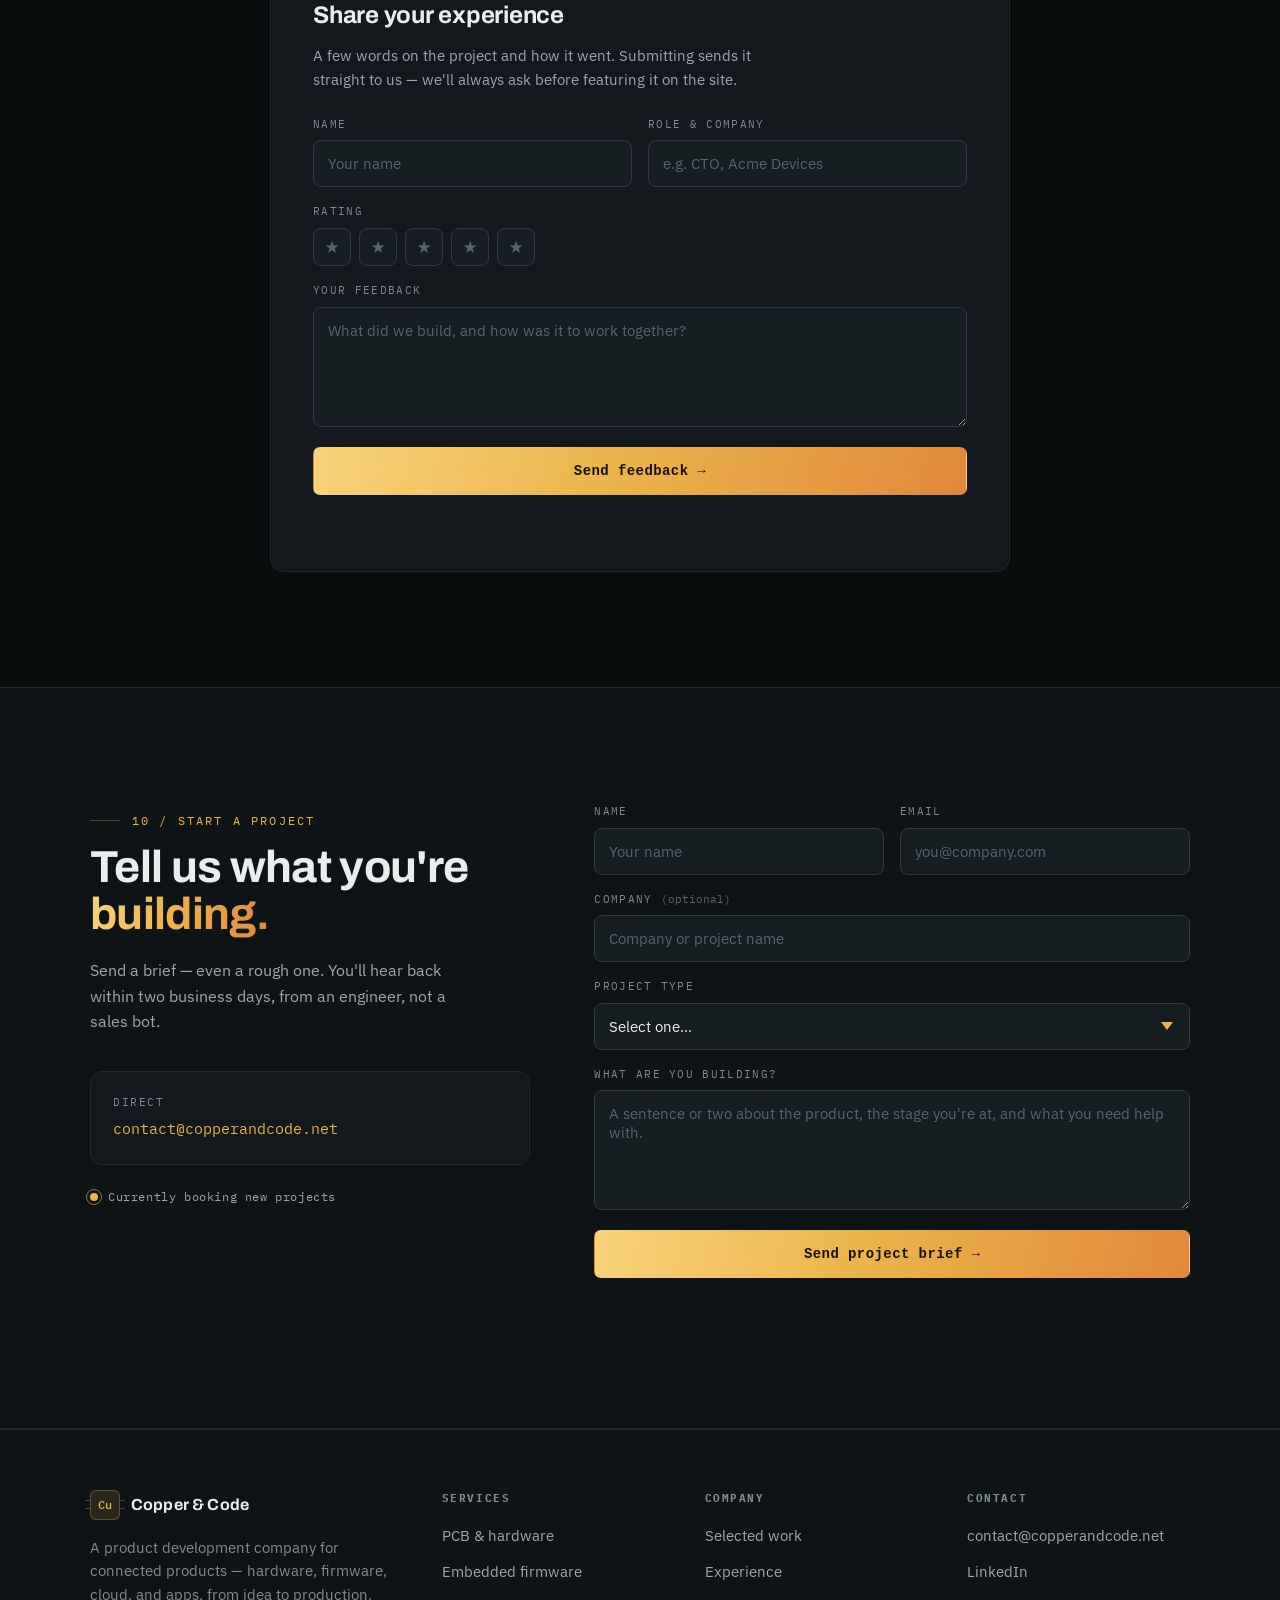
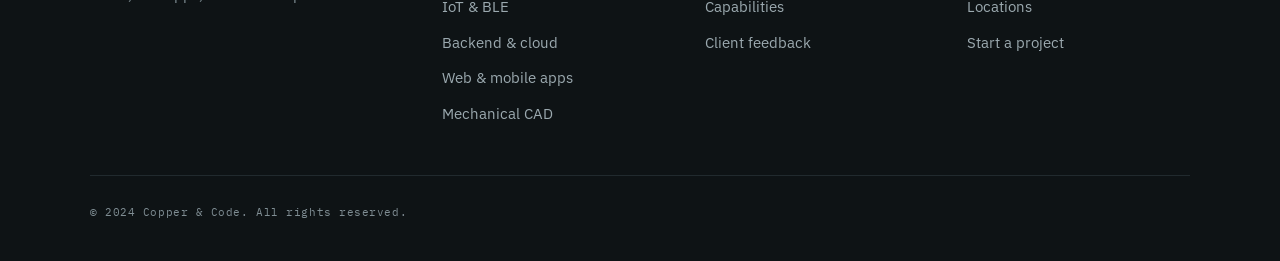
==== commit e2107e02: "ui overhaul" ====
--- a/index.html
+++ b/index.html
@@ -74,12 +74,67 @@
 <!-- HERO -->
 <header class="hero" id="top">
   <div class="wrap">
-    <div class="eyebrow hero-eyebrow reveal">PCB · Firmware · IoT &amp; BLE · Backend · Web &amp; Mobile Apps · CAD</div>
-    <h1 class="reveal">End-to-end product development for products that <em>have to work.</em></h1>
-    <p class="hero-sub reveal">Copper &amp; Code is a product development company with 10+ years taking products from idea to production — circuit boards, embedded firmware, IoT and BLE connectivity, backend and cloud, web and mobile apps, and mechanical design, all under one roof.</p>
-    <div class="hero-actions reveal">
-      <a href="#contact" class="btn btn-primary">Start a project →</a>
-      <a href="#work" class="btn btn-ghost">See selected work</a>
+    <div class="hero-grid">
+      <div class="hero-copy">
+        <div class="hero-badge reveal"><span class="led led-sm"></span>Complete product development</div>
+        <h1 class="reveal">End-to-end <em>product development</em> for products that have to work.</h1>
+        <p class="hero-sub reveal">Copper &amp; Code is a product development company with 10+ years taking products from idea to production — circuit boards, embedded firmware, IoT and BLE connectivity, backend and cloud, web and mobile apps, and mechanical design, all under one roof.</p>
+        <div class="hero-actions reveal">
+          <a href="#contact" class="btn btn-primary">Start a project ↗</a>
+          <a href="#services" class="btn btn-ghost">Explore our services ↓</a>
+        </div>
+      </div>
+
+      <!-- SYSTEM MAP: hub + six disciplines, pulses travel along the links -->
+      <div class="hero-visual reveal" aria-hidden="true">
+        <span class="hv-hud tl">SYSTEM_MAP // LIVE</span>
+        <span class="hv-hud tr">COPPER &amp; CODE</span>
+        <span class="hv-hud bl"><span class="led led-sm"></span>6 DISCIPLINES · 1 TEAM</span>
+        <span class="hv-hud br">IDEA → PRODUCTION</span>
+        <svg viewBox="0 0 520 520" class="hv-svg">
+          <defs>
+            <radialGradient id="hvGlow" cx="50%" cy="50%" r="50%">
+              <stop offset="0" stop-color="#ECB44A" stop-opacity=".22"/>
+              <stop offset=".55" stop-color="#ECB44A" stop-opacity=".05"/>
+              <stop offset="1" stop-color="#ECB44A" stop-opacity="0"/>
+            </radialGradient>
+          </defs>
+          <circle cx="260" cy="260" r="240" fill="url(#hvGlow)"/>
+          <g class="hv-tech">
+            <text x="70" y="62">nRF52</text><text x="392" y="52">STM32</text>
+            <text x="24" y="262">ALTIUM</text><text x="446" y="262">AWS</text>
+            <text x="66" y="472">FLUTTER</text><text x="380" y="480">SOLIDWORKS</text>
+            <text x="200" y="22">ESP32</text><text x="236" y="508">REACT</text>
+          </g>
+          <circle class="hv-orbit spin" cx="260" cy="260" r="190"/>
+          <circle class="hv-orbit gold spin-rev" cx="260" cy="260" r="122"/>
+          <g class="hv-links">
+            <path id="hvL0" d="M260 260 L260 70"/>
+            <path id="hvL1" d="M260 260 L424.5 165"/>
+            <path id="hvL2" d="M260 260 L424.5 355"/>
+            <path id="hvL3" d="M260 260 L260 450"/>
+            <path id="hvL4" d="M260 260 L95.5 355"/>
+            <path id="hvL5" d="M260 260 L95.5 165"/>
+          </g>
+          <g class="hv-pulse">
+            <circle r="3.5"><animateMotion dur="2.6s" begin="0s" repeatCount="indefinite"><mpath href="#hvL0"/></animateMotion></circle>
+            <circle r="3.5"><animateMotion dur="2.6s" begin=".45s" repeatCount="indefinite"><mpath href="#hvL1"/></animateMotion></circle>
+            <circle r="3.5"><animateMotion dur="2.6s" begin=".9s" repeatCount="indefinite"><mpath href="#hvL2"/></animateMotion></circle>
+            <circle r="3.5"><animateMotion dur="2.6s" begin="1.35s" repeatCount="indefinite"><mpath href="#hvL3"/></animateMotion></circle>
+            <circle r="3.5"><animateMotion dur="2.6s" begin="1.8s" repeatCount="indefinite"><mpath href="#hvL4"/></animateMotion></circle>
+            <circle r="3.5"><animateMotion dur="2.6s" begin="2.25s" repeatCount="indefinite"><mpath href="#hvL5"/></animateMotion></circle>
+          </g>
+          <g class="hv-node" transform="translate(260 70)"><rect x="-26" y="-15" width="52" height="30" rx="15"/><text y="4">PCB</text></g>
+          <g class="hv-node" transform="translate(424.5 165)"><rect x="-46" y="-15" width="92" height="30" rx="15"/><text y="4">FIRMWARE</text></g>
+          <g class="hv-node" transform="translate(424.5 355)"><rect x="-48" y="-15" width="96" height="30" rx="15"/><text y="4">IOT · BLE</text></g>
+          <g class="hv-node" transform="translate(260 450)"><rect x="-33" y="-15" width="66" height="30" rx="15"/><text y="4">CLOUD</text></g>
+          <g class="hv-node" transform="translate(95.5 355)"><rect x="-30" y="-15" width="60" height="30" rx="15"/><text y="4">APPS</text></g>
+          <g class="hv-node" transform="translate(95.5 165)"><rect x="-26" y="-15" width="52" height="30" rx="15"/><text y="4">CAD</text></g>
+          <circle class="hv-ping" cx="260" cy="260" r="46"/>
+          <circle class="hv-hub" cx="260" cy="260" r="46"/>
+          <text class="hv-hub-t" x="260" y="268">Cu</text>
+        </svg>
+      </div>
     </div>
 
     <!-- CAPABILITIES READOUT PANEL -->
@@ -133,39 +188,78 @@
     <div class="sec-head">
       <div class="reveal">
         <span class="idx">01 / SERVICES</span>
-        <h2>What we design, build, and ship</h2>
+        <h2>What we design, build, and <em>ship</em></h2>
       </div>
       <p class="lede reveal">Everything your product needs, from one team. Circuit board, firmware, cloud, app, and enclosure — designed together, so they work together from day one.</p>
     </div>
 
     <div class="svc-grid">
       <div class="svc reveal">
-        <div class="svc-top"><span class="svc-ref">U1</span><h3>PCB &amp; Hardware Design</h3></div>
+        <div class="svc-dg"><div class="dg-stack">
+          <div class="dg-row" style="--i:0"><span>Top copper</span><i></i></div>
+          <div class="dg-row" style="--i:1"><span>Ground plane</span><i></i></div>
+          <div class="dg-row" style="--i:2"><span>Power plane</span><i></i></div>
+          <div class="dg-row" style="--i:3"><span>Bottom copper</span><i></i></div>
+        </div></div>
+        <div class="svc-meta"><span class="svc-ic"><svg viewBox="0 0 24 24"><rect x="6" y="6" width="12" height="12" rx="2"/><path d="M9 2v4M15 2v4M9 18v4M15 18v4M2 9h4M2 15h4M18 9h4M18 15h4"/></svg></span><span class="svc-n">01 / 06</span></div>
+        <h3>PCB &amp; Hardware Design</h3>
         <p>Schematic capture and multi-layer layout — power trees, mixed-signal, and RF, with HDI and via-in-pad for fine-pitch parts. Designed for manufacture from the first revision.</p>
         <div class="tags"><span class="tag">4–6 layer</span><span class="tag">HDI</span><span class="tag">RF layout</span><span class="tag">DFM review</span></div>
       </div>
       <div class="svc reveal">
-        <div class="svc-top"><span class="svc-ref">U2</span><h3>Embedded Firmware</h3></div>
+        <div class="svc-dg"><div class="dg-stack">
+          <div class="dg-row" style="--i:0"><span>Application</span><i></i></div>
+          <div class="dg-row" style="--i:1"><span>RTOS / Linux</span><i></i></div>
+          <div class="dg-row" style="--i:2"><span>Drivers · HAL</span><i></i></div>
+          <div class="dg-row" style="--i:3"><span>MCU</span><i></i></div>
+        </div></div>
+        <div class="svc-meta"><span class="svc-ic"><svg viewBox="0 0 24 24"><path d="M8 6l-6 6 6 6M16 6l6 6-6 6M14 4l-4 16"/></svg></span><span class="svc-n">02 / 06</span></div>
+        <h3>Embedded Firmware</h3>
         <p>Bare-metal, RTOS, and embedded Linux on nRF52, ESP32, STM32, and application processors — drivers, low-power state machines, bootloaders, and OTA that survives a bad connection.</p>
         <div class="tags"><span class="tag">Zephyr / NCS</span><span class="tag">FreeRTOS</span><span class="tag">Embedded Linux</span><span class="tag">OTA DFU</span><span class="tag">C / C++</span></div>
       </div>
       <div class="svc reveal">
-        <div class="svc-top"><span class="svc-ref">U3</span><h3>IoT &amp; Wireless Connectivity</h3></div>
+        <div class="svc-dg"><div class="dg-hub">
+          <div class="dg-side"><span>BLE</span><span>Wi-Fi</span></div>
+          <div class="dg-core"><svg viewBox="0 0 24 24"><rect x="6" y="6" width="12" height="12" rx="2"/><path d="M10 10h4v4h-4z"/></svg><b>Device</b></div>
+          <div class="dg-side r"><span>LTE-M</span><span>MQTT</span></div>
+        </div></div>
+        <div class="svc-meta"><span class="svc-ic"><svg viewBox="0 0 24 24"><path d="M5 12.5a10 10 0 0 1 14 0M8.5 16a5 5 0 0 1 7 0M2 9a15 15 0 0 1 20 0"/><circle cx="12" cy="19.5" r="1"/></svg></span><span class="svc-n">03 / 06</span></div>
+        <h3>IoT &amp; Wireless Connectivity</h3>
         <p>BLE, Wi-Fi, cellular, and mesh connectivity with current budgets measured in microamps — plus device provisioning, MQTT, and fleet-wide OTA updates.</p>
         <div class="tags"><span class="tag">BLE 5.x</span><span class="tag">Wi-Fi</span><span class="tag">LTE-M / NB-IoT</span><span class="tag">MQTT</span><span class="tag">µA sleep</span></div>
       </div>
       <div class="svc reveal">
-        <div class="svc-top"><span class="svc-ref">U4</span><h3>Backend &amp; Cloud</h3></div>
+        <div class="svc-dg"><div class="dg-stack flat">
+          <div class="dg-row"><span>REST / GraphQL API</span><i></i></div>
+          <div class="dg-row"><span>Services · Auth · Queues</span><i></i></div>
+          <div class="dg-row"><span>Database · Storage</span><i></i></div>
+        </div></div>
+        <div class="svc-meta"><span class="svc-ic"><svg viewBox="0 0 24 24"><rect x="3" y="4" width="18" height="7" rx="2"/><rect x="3" y="13" width="18" height="7" rx="2"/><path d="M7 7.5h.01M7 16.5h.01"/></svg></span><span class="svc-n">04 / 06</span></div>
+        <h3>Backend &amp; Cloud</h3>
         <p>APIs, databases, and device-cloud platforms that ingest data from your hardware and serve it to your apps and dashboards — on AWS, Azure, or your own servers.</p>
         <div class="tags"><span class="tag">Node.js</span><span class="tag">Python / Django / FastAPI</span><span class="tag">REST APIs</span><span class="tag">PostgreSQL / MongoDB</span><span class="tag">AWS IoT</span></div>
       </div>
       <div class="svc reveal">
-        <div class="svc-top"><span class="svc-ref">U5</span><h3>Web &amp; Mobile Apps</h3></div>
+        <div class="svc-dg"><div class="dg-hub">
+          <div class="dg-side"><span>iOS</span><span>Android</span></div>
+          <div class="dg-core"><svg viewBox="0 0 24 24"><rect x="7" y="2" width="10" height="20" rx="2"/><path d="M11 18h2"/></svg><b>App</b></div>
+          <div class="dg-side r"><span>Web</span><span>BLE</span></div>
+        </div></div>
+        <div class="svc-meta"><span class="svc-ic"><svg viewBox="0 0 24 24"><rect x="7" y="2" width="10" height="20" rx="2"/><path d="M11 18h2"/></svg></span><span class="svc-n">05 / 06</span></div>
+        <h3>Web &amp; Mobile Apps</h3>
         <p>Web dashboards, customer portals, and companion mobile apps — the screens your users actually touch, with BLE pairing, live device data, and UX designed around real people.</p>
         <div class="tags"><span class="tag">React / Next.js</span><span class="tag">Flutter</span><span class="tag">React Native</span><span class="tag">Swift / Kotlin</span><span class="tag">BLE apps</span><span class="tag">UI/UX design</span></div>
       </div>
       <div class="svc reveal">
-        <div class="svc-top"><span class="svc-ref">U6</span><h3>Mechanical &amp; Enclosure Design</h3></div>
+        <div class="svc-dg"><div class="dg-stack">
+          <div class="dg-row" style="--i:0"><span>Concept sketch</span><i></i></div>
+          <div class="dg-row" style="--i:1"><span>3D CAD model</span><i></i></div>
+          <div class="dg-row" style="--i:2"><span>Prototype</span><i></i></div>
+          <div class="dg-row" style="--i:3"><span>Production</span><i></i></div>
+        </div></div>
+        <div class="svc-meta"><span class="svc-ic"><svg viewBox="0 0 24 24"><path d="M12 2l9 5v10l-9 5-9-5V7z"/><path d="M12 22V12M21 7l-9 5-9-5"/></svg></span><span class="svc-n">06 / 06</span></div>
+        <h3>Mechanical &amp; Enclosure Design</h3>
         <p>Enclosures and mechanical parts designed in CAD around the electronics — from 3D-printed prototypes to production-ready, manufacturable designs.</p>
         <div class="tags"><span class="tag">SolidWorks</span><span class="tag">Fusion 360</span><span class="tag">3D modeling</span><span class="tag">Prototyping</span><span class="tag">DFM</span></div>
       </div>
@@ -173,13 +267,48 @@
   </div>
 </section>
 
+<!-- HOW IT CONNECTS -->
+<section class="section alt" id="connect">
+  <div class="wrap">
+    <div class="sec-head center">
+      <div class="reveal">
+        <span class="idx">02 / HOW IT CONNECTS</span>
+        <h2>One team across <em>every layer</em></h2>
+      </div>
+      <p class="lede reveal">Every discipline feeds the next. Because one team owns them all, the board, the firmware, the cloud, and the app are designed around each other from day one.</p>
+    </div>
+    <div class="net reveal">
+      <svg class="net-lines" viewBox="0 0 1000 520" preserveAspectRatio="none" aria-hidden="true">
+        <g class="nl-main">
+          <path d="M500 260 L500 62"/><path d="M500 260 L790 166"/><path d="M500 260 L790 354"/>
+          <path d="M500 260 L500 458"/><path d="M500 260 L210 354"/><path d="M500 260 L210 166"/>
+        </g>
+        <g class="nl-sub">
+          <path d="M210 166 L210 62"/><path d="M790 166 L790 62"/><path d="M210 354 L210 458"/><path d="M790 354 L790 458"/>
+        </g>
+      </svg>
+      <a class="net-hub" href="#services" style="left:50%;top:50%"><span class="chip">Cu</span>Copper &amp; Code</a>
+      <a class="net-node" href="#services" style="left:50%;top:12%"><i></i>PCB &amp; hardware</a>
+      <a class="net-node" href="#services" style="left:79%;top:32%"><i></i>Embedded firmware</a>
+      <a class="net-node" href="#services" style="left:79%;top:68%"><i></i>IoT &amp; BLE</a>
+      <a class="net-node" href="#services" style="left:50%;top:88%"><i></i>Backend &amp; cloud</a>
+      <a class="net-node" href="#services" style="left:21%;top:68%"><i></i>Web &amp; mobile apps</a>
+      <a class="net-node" href="#services" style="left:21%;top:32%"><i></i>Mechanical CAD</a>
+      <span class="net-node sub" style="left:21%;top:12%">Prototyping</span>
+      <span class="net-node sub" style="left:79%;top:12%">Low power &amp; OTA</span>
+      <span class="net-node sub" style="left:21%;top:88%">UI/UX design</span>
+      <span class="net-node sub" style="left:79%;top:88%">Security</span>
+    </div>
+  </div>
+</section>
+
 <!-- WORK -->
 <section class="section alt" id="work">
   <div class="wrap">
     <div class="sec-head">
       <div class="reveal">
-        <span class="idx">02 / SELECTED WORK</span>
-        <h2>A track record in hard problems</h2>
+        <span class="idx">03 / SELECTED WORK</span>
+        <h2>A track record in <em>hard problems</em></h2>
       </div>
       <p class="lede reveal">Real products across consumer, industrial, entertainment, and medical domains. Each card opens the full case study — described by sector, with client names kept for conversation.</p>
     </div>
@@ -264,8 +393,8 @@
   <div class="wrap">
     <div class="sec-head">
       <div class="reveal">
-        <span class="idx">03 / EXPERIENCE</span>
-        <h2>Ten years, from circuit board to cloud</h2>
+        <span class="idx">04 / EXPERIENCE</span>
+        <h2>Ten years, from circuit board to <em>cloud</em></h2>
       </div>
       <p class="lede reveal">A decade taking products end to end — hardware, firmware, connectivity, and the software around them — across consumer, industrial, and medical domains.</p>
     </div>
@@ -323,8 +452,8 @@
   <div class="wrap">
     <div class="sec-head">
       <div class="reveal">
-        <span class="idx">04 / CAPABILITIES</span>
-        <h2>The stack we reach for</h2>
+        <span class="idx">05 / CAPABILITIES</span>
+        <h2>The stack we <em>reach for</em></h2>
       </div>
       <p class="lede reveal">Silicon, tooling, and frameworks from a decade of shipping — spanning hardware, firmware, wireless, cloud, and the apps on top.</p>
     </div>
@@ -379,8 +508,8 @@
   <div class="wrap">
     <div class="sec-head">
       <div class="reveal">
-        <span class="idx">05 / HOW WE WORK</span>
-        <h2>From idea to manufacturable product</h2>
+        <span class="idx">06 / HOW WE WORK</span>
+        <h2>From idea to <em>manufacturable product</em></h2>
       </div>
       <p class="lede reveal">A sequence, not a scramble. Every stage produces something you can review before we move to the next.</p>
     </div>
@@ -395,13 +524,61 @@
   </div>
 </section>
 
+<!-- PROBLEMS WE SOLVE -->
+<section class="section" id="problems">
+  <div class="wrap">
+    <div class="sec-head">
+      <div class="reveal">
+        <span class="idx">07 / PROBLEMS WE SOLVE</span>
+        <h2>Where products usually <em>get stuck</em></h2>
+      </div>
+      <div class="pb-arrows reveal">
+        <button type="button" class="pb-btn" data-dir="-1" aria-label="Previous">‹</button>
+        <button type="button" class="pb-btn" data-dir="1" aria-label="Next">›</button>
+      </div>
+    </div>
+    <div class="pb-track reveal" id="pbTrack">
+      <article class="pb-card">
+        <h3>An idea, but no hardware yet</h3>
+        <p>You have a product concept and need it turned into a working prototype — electronics, firmware, enclosure, and app — without hiring four separate vendors.</p>
+        <a href="#contact">Complete product development →</a>
+      </article>
+      <article class="pb-card">
+        <h3>A prototype that won't scale</h3>
+        <p>The proof of concept works on the bench but isn't ready for production. We redesign for cost, manufacturability, certification, and reliability.</p>
+        <a href="#contact">PCB &amp; hardware redesign →</a>
+      </article>
+      <article class="pb-card">
+        <h3>Battery life falls short</h3>
+        <p>The device drains in days instead of months. We profile the current draw and rework the power design, sleep states, and radio duty cycle.</p>
+        <a href="#contact">Low-power firmware →</a>
+      </article>
+      <article class="pb-card">
+        <h3>Unreliable connectivity</h3>
+        <p>BLE drops, Wi-Fi reconnect loops, or OTA updates that brick devices in the field. We trace the problem from radio to cloud and fix it at the source.</p>
+        <a href="#contact">IoT &amp; wireless →</a>
+      </article>
+      <article class="pb-card">
+        <h3>The device needs an app and a cloud</h3>
+        <p>The hardware works, but customers need a mobile app, a dashboard, and a backend to store and act on the data. We build the whole software side.</p>
+        <a href="#contact">Backend, web &amp; mobile apps →</a>
+      </article>
+      <article class="pb-card">
+        <h3>A stalled or inherited project</h3>
+        <p>A previous team left undocumented code or a half-finished design. We audit what exists, stabilise it, and get it shipping.</p>
+        <a href="#contact">Discuss your project →</a>
+      </article>
+    </div>
+  </div>
+</section>
+
 <!-- STUDIO / LOCATIONS -->
 <section class="section alt" id="studio">
   <div class="wrap">
     <div class="sec-head">
       <div class="reveal">
-        <span class="idx">06 / TEAM</span>
-        <h2>A distributed team, on your clock</h2>
+        <span class="idx">08 / TEAM</span>
+        <h2>A distributed team, <em>on your clock</em></h2>
       </div>
     </div>
     <p class="loc-lede reveal">People and points of contact across four time zones — so your project keeps moving while you sleep, and there's someone in a nearby hour when you need to talk.</p>
@@ -444,7 +621,7 @@
   <div class="wrap">
     <div class="sec-head">
       <div class="reveal">
-        <span class="idx">07 / CLIENT FEEDBACK</span>
+        <span class="idx">09 / CLIENT FEEDBACK</span>
         <h2>What clients say — and your turn to weigh in</h2>
       </div>
       <p class="lede reveal">Feedback from teams we've built for. Worked with us before? Add yours below — the ones we feature land right here.</p>
@@ -524,8 +701,8 @@
   <div class="wrap">
     <div class="contact-grid">
       <div class="contact-info reveal">
-        <span class="idx">08 / START A PROJECT</span>
-        <h2>Tell us what you're building.</h2>
+        <span class="idx">10 / START A PROJECT</span>
+        <h2>Tell us what you're <em>building.</em></h2>
         <p>Send a brief — even a rough one. You'll hear back within two business days, from an engineer, not a sales bot.</p>
         <div class="contact-direct">
           <div class="k">Direct</div>
--- a/styles.css
+++ b/styles.css
@@ -12,6 +12,8 @@
   --gold-2:#F4C766;
   --gold-soft:rgba(236,180,74,0.12);
   --gold-line:rgba(236,180,74,0.30);
+  --copper:#E0893A;
+  --grad:linear-gradient(100deg,#F8D27A 0%,#ECB44A 45%,#E0893A 100%);
   --font-display:'Archivo',system-ui,sans-serif;
   --font-body:'IBM Plex Sans',system-ui,sans-serif;
   --font-mono:'IBM Plex Mono',ui-monospace,monospace;
@@ -70,17 +72,15 @@
 .no-img img{display:none}
 
 /* ---------- NAV ---------- */
-.nav{
-  position:fixed;top:0;left:0;right:0;z-index:50;
-  transition:background .3s ease,border-color .3s ease,backdrop-filter .3s ease;
-  border-bottom:1px solid transparent;
-}
-.nav.scrolled{
-  background:rgba(11,14,15,.82);
-  backdrop-filter:blur(12px);
-  border-bottom:1px solid var(--line);
-}
-.nav-inner{max-width:var(--maxw);margin:0 auto;padding:14px var(--pad);display:flex;align-items:center;justify-content:space-between;gap:20px}
+/* floating rounded bar */
+.nav{position:fixed;top:0;left:0;right:0;z-index:50;padding:12px var(--pad) 0}
+.nav-inner{
+  max-width:calc(var(--maxw) - 2*var(--pad));margin:0 auto;padding:11px 14px 11px 18px;
+  display:flex;align-items:center;justify-content:space-between;gap:20px;position:relative;
+  border:1px solid var(--line);border-radius:16px;background:rgba(14,19,21,.62);backdrop-filter:blur(14px);
+  transition:background .3s ease,border-color .3s ease,box-shadow .3s ease;
+}
+.nav.scrolled .nav-inner{background:rgba(11,14,15,.88);border-color:var(--line-2);box-shadow:0 18px 50px -30px rgba(0,0,0,.9)}
 .brand{display:flex;align-items:center;gap:11px;font-family:var(--font-display);font-weight:700;letter-spacing:.01em;font-size:16px}
 .chip{
   width:30px;height:30px;flex:none;
@@ -96,7 +96,7 @@
 .chip::after{right:-6px;top:9px;box-shadow:0 8px 0 var(--gold-line)}
 .brand small{display:block;font-family:var(--font-mono);font-weight:400;font-size:10px;letter-spacing:.14em;color:var(--mist);text-transform:uppercase;margin-top:-3px}
 .nav-links{display:flex;align-items:center;gap:28px}
-.nav-links a{font-family:var(--font-mono);font-size:13px;color:var(--mist-2);transition:color .2s}
+.nav-links a{font-family:var(--font-mono);font-size:12px;letter-spacing:.14em;text-transform:uppercase;color:var(--mist-2);transition:color .2s}
 .nav-links a:hover,.nav-links a.active{color:var(--paper)}
 .nav-links a.active{box-shadow:inset 0 -1px 0 var(--gold)}
 .nav-links .menu-only{display:none}
@@ -104,8 +104,8 @@
   font-family:var(--font-mono);font-size:13px;letter-spacing:.03em;
   padding:9px 16px;border-radius:7px;transition:all .2s ease;display:inline-flex;align-items:center;gap:8px;white-space:nowrap;
 }
-.btn-primary{background:var(--gold);color:#160F00;font-weight:500;border:1px solid var(--gold)}
-.btn-primary:hover{background:var(--gold-2);border-color:var(--gold-2);box-shadow:0 0 24px var(--gold-soft)}
+.btn-primary{background:var(--grad);color:#160F00;font-weight:600;border:1px solid transparent}
+.btn-primary:hover{filter:brightness(1.08);box-shadow:0 8px 30px -8px rgba(236,180,74,.55)}
 .btn-ghost{border:1px solid var(--line-2);color:var(--paper)}
 .btn-ghost:hover{border-color:var(--gold-line);color:var(--gold)}
 .nav-cta{display:flex;align-items:center;gap:14px}
@@ -116,18 +116,52 @@
 .hamburger[aria-expanded="true"] span:nth-child(3){transform:translateY(-5.5px) rotate(-45deg)}
 
 /* ---------- HERO ---------- */
-.hero{padding:150px 0 60px}
-.hero-eyebrow{margin-bottom:22px}
+.hero{padding:130px 0 60px}
+.hero-grid{display:grid;grid-template-columns:1.02fr .98fr;gap:clamp(28px,4vw,56px);align-items:center}
+.hero-badge{
+  display:inline-flex;align-items:center;gap:10px;margin-bottom:24px;padding:7px 14px;
+  border:1px solid var(--line-2);border-radius:999px;background:rgba(18,24,27,.7);
+  font-family:var(--font-mono);font-size:11px;letter-spacing:.18em;text-transform:uppercase;color:var(--mist-2);
+}
 .hero h1{
   font-family:var(--font-display);
   font-weight:800;
-  font-size:clamp(2.4rem,6.2vw,4.6rem);
-  line-height:1.02;
-  letter-spacing:-.02em;
-  max-width:16ch;
-}
-.hero h1 em{font-style:normal;color:var(--gold)}
-.hero-sub{margin-top:26px;font-size:clamp(1rem,1.6vw,1.18rem);color:var(--mist-2);max-width:60ch}
+  font-size:clamp(2.2rem,4.1vw,3.45rem);
+  line-height:1.03;
+  letter-spacing:-.03em;
+}
+/* gradient highlight on key words */
+.hero h1 em,.sec-head h2 em,.contact-info h2 em{
+  font-style:normal;background:var(--grad);-webkit-background-clip:text;background-clip:text;color:transparent;
+}
+.hero-sub{margin-top:24px;font-size:clamp(1rem,1.4vw,1.12rem);color:var(--mist-2);max-width:56ch}
+
+/* hero system map */
+.hero-visual{
+  position:relative;aspect-ratio:1/1;border:1px solid var(--line);border-radius:20px;overflow:hidden;
+  background:radial-gradient(circle at 50% 50%,rgba(236,180,74,.06),transparent 65%),var(--ink-2);
+}
+.hero-visual::before,.hero-visual::after{content:"";position:absolute;width:26px;height:26px;border:1px solid var(--gold-line);pointer-events:none}
+.hero-visual::before{top:12px;left:12px;border-right:none;border-bottom:none}
+.hero-visual::after{bottom:12px;right:12px;border-left:none;border-top:none}
+.hv-hud{position:absolute;z-index:1;font-family:var(--font-mono);font-size:10px;letter-spacing:.14em;color:var(--mist);display:flex;align-items:center;gap:8px}
+.hv-hud.tl{top:18px;left:46px}.hv-hud.tr{top:18px;right:20px;color:var(--gold)}
+.hv-hud.bl{bottom:18px;left:20px;color:var(--gold)}.hv-hud.br{bottom:18px;right:46px}
+.hv-svg{position:absolute;inset:6% 6% 6% 6%;width:88%;height:88%}
+.hv-tech text{font-family:var(--font-mono);font-size:10px;letter-spacing:2px;fill:#3a474d}
+.hv-orbit{fill:none;stroke:var(--line-2);stroke-width:1;stroke-dasharray:3 7}
+.hv-orbit.gold{stroke:var(--gold-line)}
+.spin,.spin-rev{transform-box:view-box;transform-origin:260px 260px;animation:spin 70s linear infinite}
+.spin-rev{animation-duration:50s;animation-direction:reverse}
+@keyframes spin{to{transform:rotate(360deg)}}
+.hv-links path{stroke:var(--gold-line);stroke-width:1;stroke-dasharray:2 5;fill:none}
+.hv-pulse circle{fill:var(--gold-2);filter:drop-shadow(0 0 6px rgba(236,180,74,.9))}
+.hv-node rect{fill:#12181B;stroke:var(--gold-line)}
+.hv-node text{font-family:var(--font-mono);font-size:11px;letter-spacing:1.5px;fill:var(--paper);text-anchor:middle}
+.hv-hub{fill:rgba(236,180,74,.14);stroke:var(--gold);stroke-width:1.5}
+.hv-hub-t{font-family:var(--font-mono);font-size:24px;font-weight:500;fill:var(--gold);text-anchor:middle}
+.hv-ping{fill:none;stroke:var(--gold);transform-box:view-box;transform-origin:260px 260px;animation:hvping 2.8s ease-out infinite}
+@keyframes hvping{0%{transform:scale(1);opacity:.7}100%{transform:scale(1.7);opacity:0}}
 .hero-actions{margin-top:34px;display:flex;flex-wrap:wrap;gap:14px}
 .hero-actions .btn{padding:13px 22px;font-size:14px}
 
@@ -158,19 +192,45 @@
 .section{padding:clamp(72px,9vw,120px) 0;position:relative;z-index:1}
 .section.alt{background:var(--ink-2);border-top:1px solid var(--line);border-bottom:1px solid var(--line)}
 .sec-head{display:flex;align-items:flex-end;justify-content:space-between;gap:30px;margin-bottom:52px;flex-wrap:wrap}
-.sec-head .idx,.contact-info .idx{font-family:var(--font-mono);font-size:12px;color:var(--gold);letter-spacing:.18em}
-.sec-head h2{font-family:var(--font-display);font-weight:700;font-size:clamp(1.8rem,3.6vw,2.7rem);letter-spacing:-.015em;line-height:1.08;margin-top:12px;max-width:18ch}
+.sec-head .idx,.contact-info .idx{font-family:var(--font-mono);font-size:12px;color:var(--gold);letter-spacing:.18em;display:inline-flex;align-items:center;gap:12px}
+.sec-head .idx::before,.sec-head .idx::after,.contact-info .idx::before{content:"";width:30px;height:1px;background:var(--gold-line)}
+.sec-head h2{font-family:var(--font-display);font-weight:800;font-size:clamp(1.9rem,3.8vw,2.9rem);letter-spacing:-.03em;line-height:1.05;margin-top:14px;max-width:18ch}
 .sec-head .lede{color:var(--mist-2);max-width:44ch;font-size:1rem}
+.sec-head.center{flex-direction:column;align-items:center;text-align:center;gap:16px}
+.sec-head.center h2{margin-left:auto;margin-right:auto}
+.sec-head.center .lede{max-width:56ch}
 
 /* ---------- SERVICES ---------- */
-.svc-grid{display:grid;grid-template-columns:repeat(3,1fr);gap:1px;background:var(--line);border:1px solid var(--line);border-radius:14px;overflow:hidden}
-.svc{background:var(--panel);padding:clamp(26px,3vw,40px);transition:background .25s ease;position:relative}
-.svc:hover{background:var(--panel-2)}
-.svc:hover .svc-ref{color:var(--gold);border-color:var(--gold-line)}
-.svc-top{display:flex;align-items:center;gap:14px;margin-bottom:20px}
-.svc-ref{font-family:var(--font-mono);font-size:12px;color:var(--mist);border:1px solid var(--line-2);border-radius:5px;padding:3px 8px;transition:.25s}
-.svc h3{font-family:var(--font-display);font-weight:700;font-size:1.3rem;letter-spacing:-.01em}
-.svc p{color:var(--mist-2);font-size:.97rem;margin-bottom:20px}
+.svc-grid{display:grid;grid-template-columns:repeat(3,1fr);gap:18px}
+.svc{
+  background:var(--panel);border:1px solid var(--line);border-radius:18px;padding:20px 20px 26px;position:relative;
+  transition:border-color .3s ease,transform .3s ease,box-shadow .3s ease;
+}
+.svc:hover{border-color:var(--gold-line);transform:translateY(-4px);box-shadow:0 26px 60px -40px rgba(236,180,74,.4)}
+.svc h3{font-family:var(--font-display);font-weight:800;font-size:1.3rem;letter-spacing:-.02em;margin-bottom:10px}
+.svc p{color:var(--mist-2);font-size:.95rem;margin-bottom:20px}
+.svc-meta{display:flex;align-items:center;gap:14px;margin-bottom:18px}
+.svc-ic{width:42px;height:42px;border:1px solid var(--gold-line);border-radius:10px;display:grid;place-items:center;background:var(--gold-soft);color:var(--gold)}
+.svc-ic svg,.dg-core svg{width:20px;height:20px;fill:none;stroke:currentColor;stroke-width:1.6;stroke-linecap:round;stroke-linejoin:round}
+.svc-n{font-family:var(--font-mono);font-size:12px;letter-spacing:.14em;color:var(--mist)}
+/* mini diagrams */
+.svc-dg{height:158px;margin-bottom:20px;padding:16px;border:1px solid var(--line);border-radius:12px;background:rgba(11,14,15,.7);display:flex;flex-direction:column;justify-content:center}
+.dg-stack{display:grid;gap:7px}
+.dg-row{
+  margin-left:calc(var(--i,0)*12px);display:flex;justify-content:space-between;align-items:center;gap:10px;
+  padding:6px 11px;border:1px solid var(--line-2);border-radius:6px;background:rgba(22,29,33,.8);
+  font-family:var(--font-mono);font-size:10px;letter-spacing:.12em;text-transform:uppercase;color:var(--paper);
+}
+.dg-row i{width:22px;height:3px;border-radius:2px;background:var(--gold-line);flex:none}
+.svc:hover .dg-row i{background:var(--gold)}
+.dg-stack.flat .dg-row{padding:9px 12px}
+.dg-hub{display:grid;grid-template-columns:1fr auto 1fr;align-items:center;gap:0}
+.dg-side{display:grid;gap:26px}
+.dg-side span{display:flex;align-items:center;gap:8px;font-family:var(--font-mono);font-size:10px;letter-spacing:.12em;text-transform:uppercase;color:var(--mist-2)}
+.dg-side span::after{content:"";flex:1;height:1px;background:var(--line-2)}
+.dg-side.r span{flex-direction:row-reverse}
+.dg-core{width:86px;height:78px;border:1px solid var(--gold-line);border-radius:10px;background:var(--gold-soft);display:grid;place-items:center;align-content:center;gap:6px;color:var(--gold)}
+.dg-core b{font-family:var(--font-mono);font-size:10px;font-weight:500;letter-spacing:.14em;text-transform:uppercase}
 @media(max-width:1100px){.svc-grid{grid-template-columns:repeat(2,1fr)}}
 .tags{display:flex;flex-wrap:wrap;gap:8px}
 .tag{font-family:var(--font-mono);font-size:11px;color:var(--mist-2);border:1px solid var(--line-2);border-radius:20px;padding:4px 11px}
@@ -421,3 +481,125 @@
   .gallery{grid-template-columns:1fr}
   .gallery-item.wide{grid-column:span 1}
 }
+
+/* ---------- HOW IT CONNECTS ---------- */
+.net{position:relative;aspect-ratio:1000/520;max-width:1000px;margin:0 auto}
+.net-lines{position:absolute;inset:0;width:100%;height:100%}
+.nl-main path{fill:none;stroke:var(--gold-line);stroke-width:1.2;stroke-dasharray:4 6;vector-effect:non-scaling-stroke;animation:netdash 1.6s linear infinite}
+.nl-sub path{fill:none;stroke:var(--line-2);stroke-width:1;stroke-dasharray:3 6;vector-effect:non-scaling-stroke}
+@keyframes netdash{to{stroke-dashoffset:-20}}
+.net-node{
+  position:absolute;transform:translate(-50%,-50%);display:inline-flex;align-items:center;gap:8px;white-space:nowrap;
+  padding:9px 14px;border:1px solid var(--line-2);border-radius:999px;background:var(--panel);
+  font-family:var(--font-mono);font-size:11px;letter-spacing:.12em;text-transform:uppercase;color:var(--paper);
+  transition:border-color .25s ease,color .25s ease,transform .25s ease;
+}
+.net-node i{width:7px;height:7px;border-radius:50%;background:var(--gold);box-shadow:0 0 10px var(--gold)}
+a.net-node:hover{border-color:var(--gold);color:var(--gold);transform:translate(-50%,-50%) scale(1.05)}
+.net-node.sub{color:var(--mist);border-style:dashed;background:var(--ink-2)}
+.net-hub{
+  position:absolute;transform:translate(-50%,-50%);display:grid;justify-items:center;gap:12px;padding:22px 28px;
+  border:1px solid var(--gold);border-radius:20px;background:radial-gradient(circle,rgba(236,180,74,.16),transparent 70%),var(--panel);
+  font-family:var(--font-display);font-weight:800;font-size:1.05rem;white-space:nowrap;
+  box-shadow:0 0 0 6px var(--gold-soft),0 0 70px -10px rgba(236,180,74,.5);
+}
+
+/* ---------- PROCESS STEPPER (built by main.js from .steps) ---------- */
+@keyframes fadeUp{from{opacity:0;transform:translateY(10px)}to{opacity:1;transform:none}}
+.proc{display:grid;grid-template-columns:1.1fr .9fr;gap:clamp(28px,4vw,56px);align-items:center}
+.proc-rail{display:flex;justify-content:space-between;position:relative}
+.proc-rail::before,.proc-rail::after{content:"";position:absolute;left:28px;top:28px;height:1px}
+.proc-rail::before{right:28px;background:var(--line-2)}
+.proc-rail::after{width:calc((100% - 56px) * var(--p,0));background:var(--gold);transition:width .45s ease}
+.proc-dot{position:relative;z-index:1;background:none;border:0;display:grid;justify-items:center;gap:12px;color:var(--mist)}
+.proc-dot span{
+  width:56px;height:56px;border-radius:50%;border:1px solid var(--line-2);background:var(--ink);
+  display:grid;place-items:center;font-family:var(--font-mono);font-size:13px;color:var(--mist-2);transition:all .3s ease;
+}
+.proc-dot small{font-family:var(--font-mono);font-size:10px;letter-spacing:.14em;text-transform:uppercase}
+.proc-dot:hover span{border-color:var(--gold-line);color:var(--gold)}
+.proc-dot.done span{border-color:var(--gold-line);color:var(--gold)}
+.proc-dot.active span{border-color:var(--gold);color:var(--gold);box-shadow:0 0 0 5px var(--gold-soft),0 0 28px rgba(236,180,74,.35)}
+.proc-dot.active small{color:var(--gold)}
+.steps.enhanced .step{display:none}
+.steps.enhanced .step.active{
+  display:block;border:1px solid var(--line);border-radius:18px;background:var(--panel);padding:30px 30px 34px;animation:fadeUp .4s ease;
+}
+.steps.enhanced .step-n{margin-bottom:12px;letter-spacing:.16em;text-transform:uppercase;font-size:12px}
+.steps.enhanced .step-body h3{font-size:1.7rem;font-weight:800;letter-spacing:-.02em}
+
+/* ---------- TECHNOLOGY TABS (built by main.js from .matrix) ---------- */
+.tabs{display:grid;grid-template-columns:290px 1fr;gap:22px;align-items:start}
+.tab-list{display:grid;gap:8px}
+.tab-btn{
+  display:flex;justify-content:space-between;align-items:center;gap:12px;padding:13px 16px;text-align:left;
+  border:1px solid var(--line);border-radius:10px;background:var(--panel);color:var(--paper);
+  font-family:var(--font-display);font-weight:700;font-size:.95rem;transition:all .25s ease;
+}
+.tab-btn span{font-family:var(--font-mono);font-size:11px;font-weight:400;color:var(--mist)}
+.tab-btn:hover{border-color:var(--line-2)}
+.tab-btn.active{border-color:var(--gold-line);color:var(--gold);background:linear-gradient(90deg,var(--gold-soft),var(--panel))}
+.tab-panel{display:grid;grid-template-columns:repeat(3,1fr);gap:12px}
+.tab-panel[hidden]{display:none}
+.tile{
+  min-height:78px;padding:14px 16px;border:1px solid var(--line);border-radius:12px;background:var(--panel);
+  display:flex;flex-direction:column;gap:8px;font-family:var(--font-display);font-weight:700;font-size:.98rem;
+  transition:border-color .25s ease;animation:fadeUp .35s ease both;
+}
+.tile small{font-family:var(--font-mono);font-size:10px;font-weight:400;letter-spacing:.1em;color:var(--mist)}
+.tile:hover{border-color:var(--gold-line)}
+
+/* ---------- PROBLEMS CAROUSEL ---------- */
+.pb-arrows{display:flex;gap:8px}
+.pb-btn{width:44px;height:44px;border:1px solid var(--line-2);border-radius:10px;background:var(--panel);color:var(--paper);font-size:22px;line-height:1;transition:all .2s ease}
+.pb-btn:hover{border-color:var(--gold-line);color:var(--gold)}
+.pb-track{
+  display:grid;grid-auto-flow:column;grid-auto-columns:calc((100% - 36px) / 3);gap:18px;
+  overflow-x:auto;scroll-snap-type:x mandatory;scrollbar-width:none;padding-bottom:4px;
+}
+.pb-track::-webkit-scrollbar{display:none}
+.pb-card{
+  scroll-snap-align:start;display:flex;flex-direction:column;gap:14px;padding:28px;
+  border:1px solid var(--line);border-radius:18px;background:var(--panel);transition:border-color .25s ease;
+}
+.pb-card:hover{border-color:var(--gold-line)}
+.pb-card h3{font-family:var(--font-display);font-weight:800;font-size:1.22rem;letter-spacing:-.02em}
+.pb-card p{color:var(--mist-2);font-size:.95rem;flex:1}
+.pb-card a{border-top:1px solid var(--line);padding-top:16px;font-family:var(--font-mono);font-size:12px;letter-spacing:.04em;color:var(--gold)}
+.pb-card a:hover{color:var(--gold-2)}
+
+/* ---------- REDESIGN RESPONSIVE ---------- */
+@media(max-width:1000px){
+  .hero-grid{grid-template-columns:1fr}
+  .hero-visual{max-width:560px;width:100%;margin:0 auto}
+  .proc{grid-template-columns:1fr}
+  .pb-track{grid-auto-columns:calc((100% - 18px) / 2)}
+}
+@media(max-width:900px){
+  .nav-links{top:calc(100% + 8px);border:1px solid var(--line);border-radius:14px}
+  .nav-links:not(.open){border-color:transparent}
+  .tabs{grid-template-columns:1fr}
+  .tab-list{display:flex;overflow-x:auto;scrollbar-width:none;padding-bottom:2px}
+  .tab-btn{white-space:nowrap;flex:none}
+  .tab-panel{grid-template-columns:repeat(2,1fr)}
+}
+@media(max-width:760px){
+  .net{aspect-ratio:auto;display:flex;flex-wrap:wrap;justify-content:center;gap:10px}
+  .net-lines{display:none}
+  .net-node,.net-hub{position:static;transform:none}
+  .net-hub{flex-basis:100%;margin-bottom:10px}
+  a.net-node:hover{transform:none}
+}
+@media(max-width:560px){
+  .pb-track{grid-auto-columns:86%}
+  .proc-dot span{width:44px;height:44px;font-size:12px}
+  .proc-rail::before,.proc-rail::after{left:22px;top:22px}
+  .proc-rail::before{right:22px}
+  .proc-rail::after{width:calc((100% - 44px) * var(--p,0))}
+  .proc-dot small{font-size:9px;letter-spacing:.08em}
+  .hv-hud{font-size:8px}
+  .hv-hud.tl{left:40px}.hv-hud.br{right:40px}
+}
+@media(prefers-reduced-motion:reduce){
+  .hv-pulse{display:none}
+}
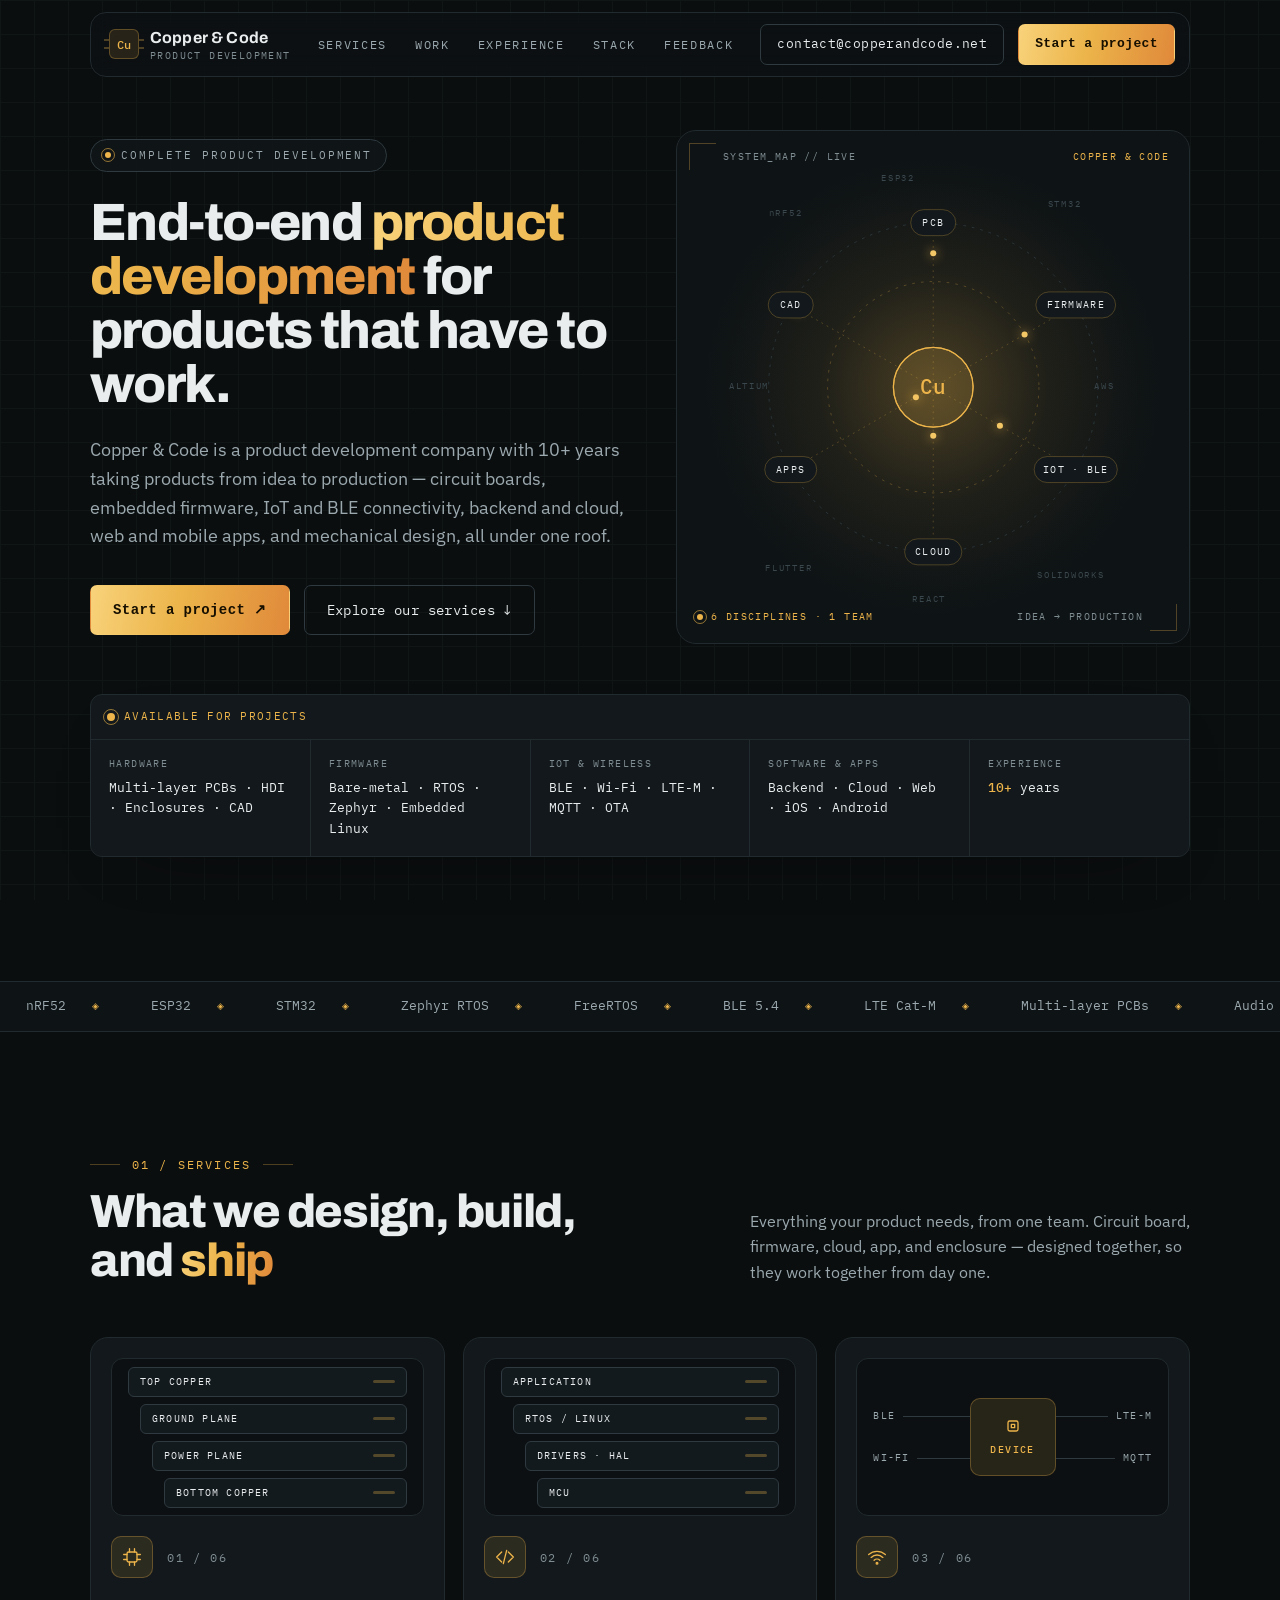
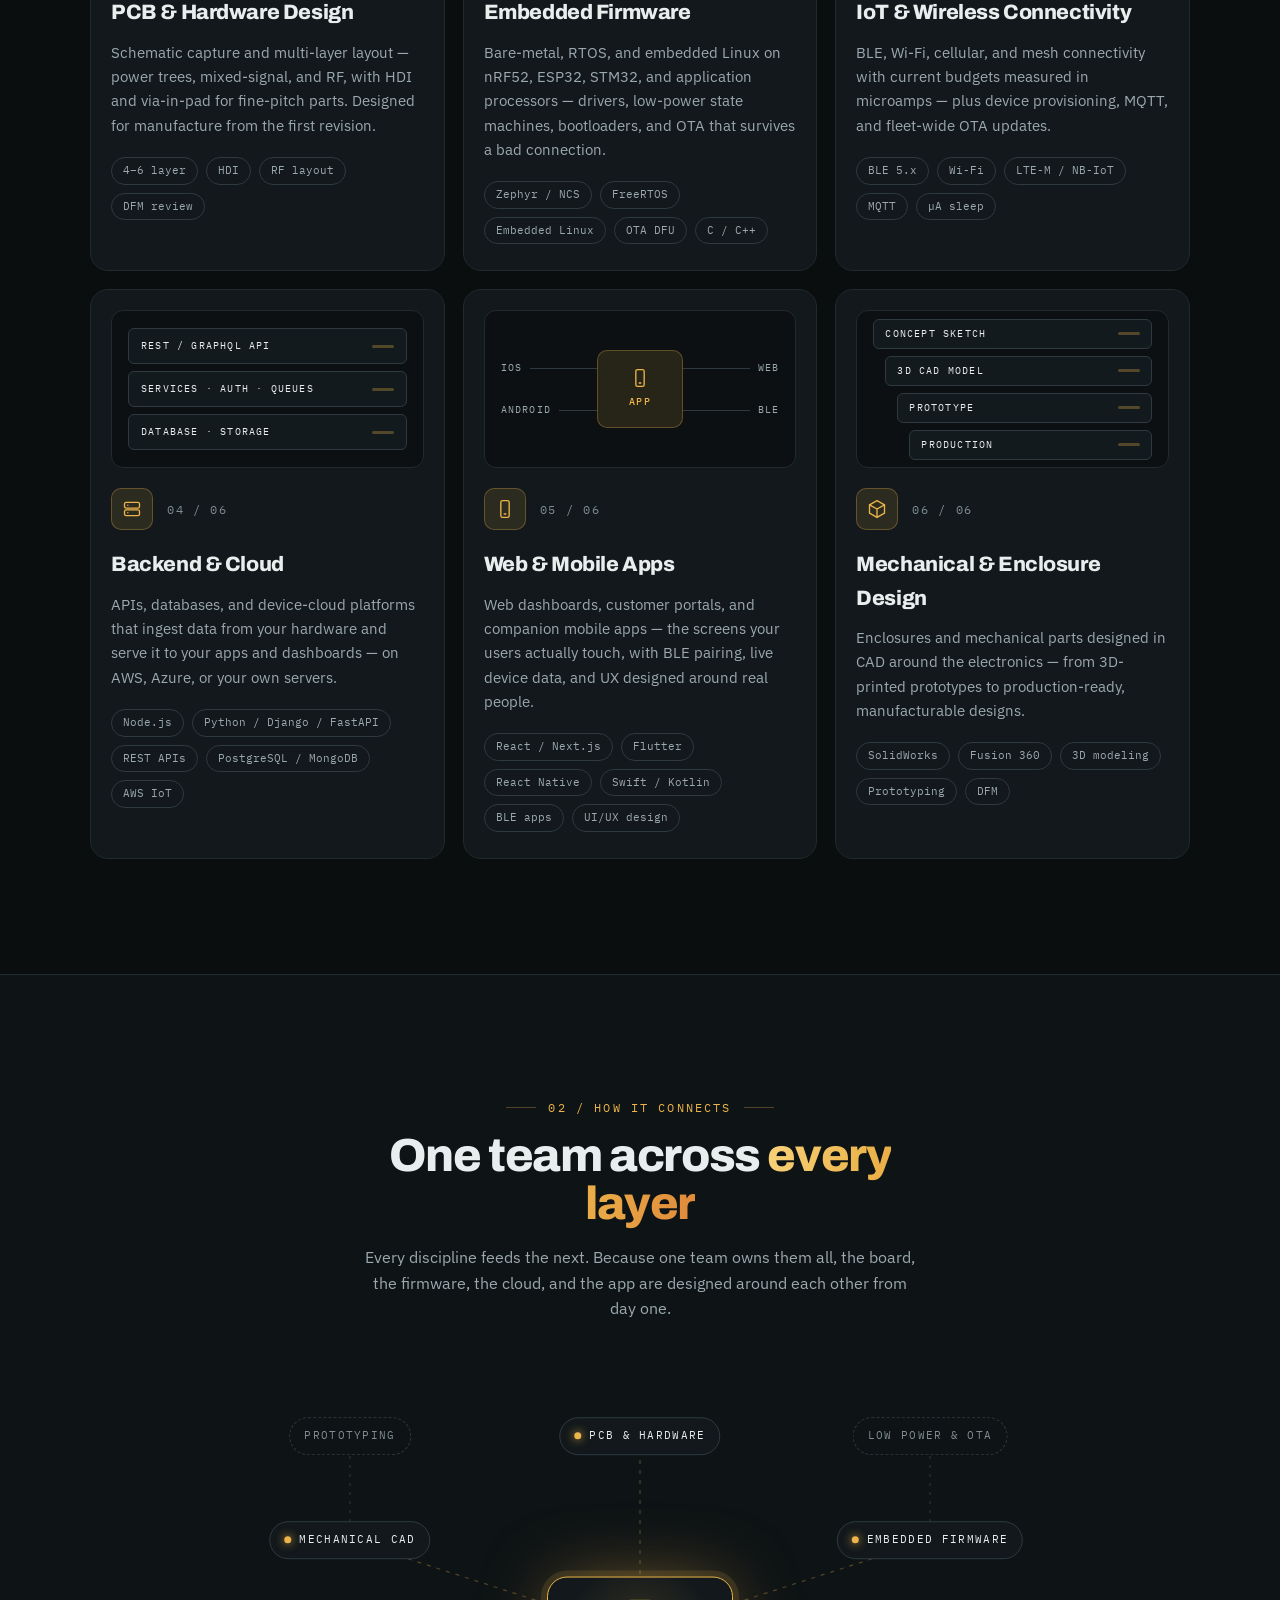
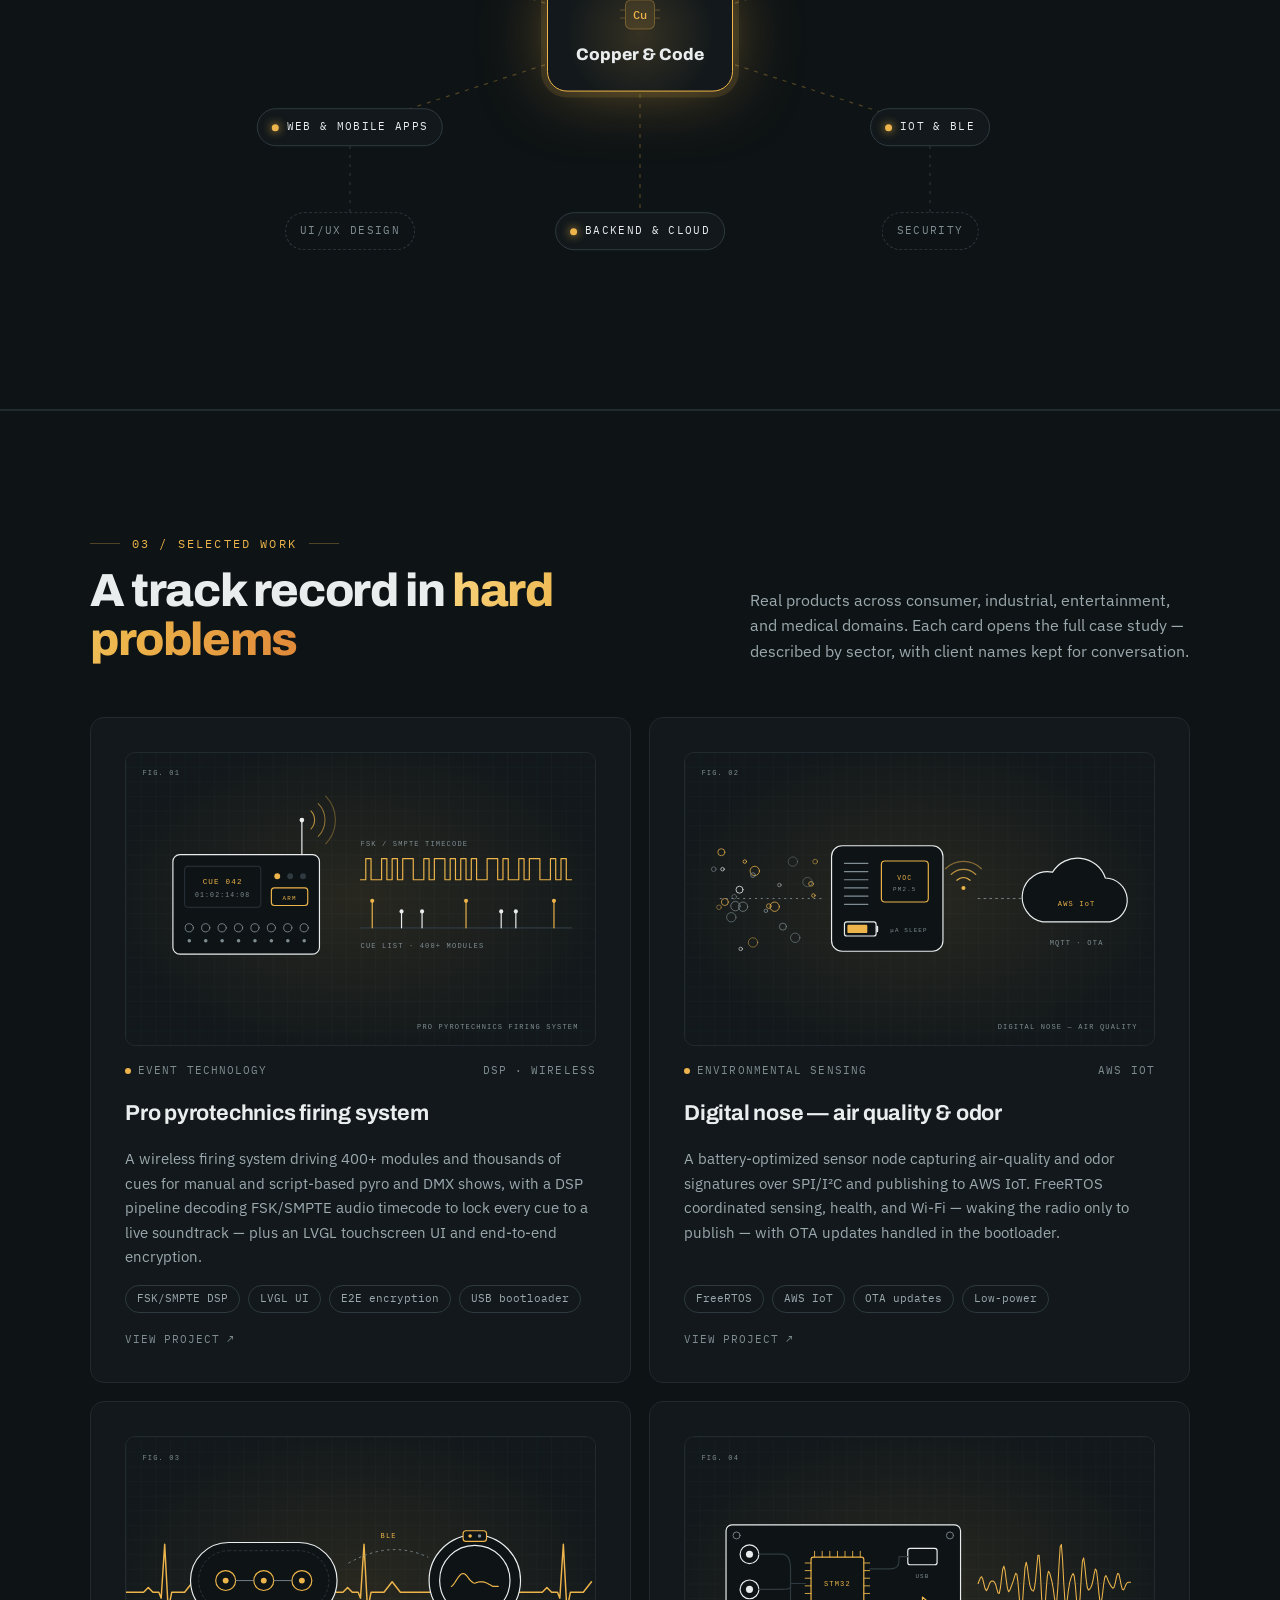
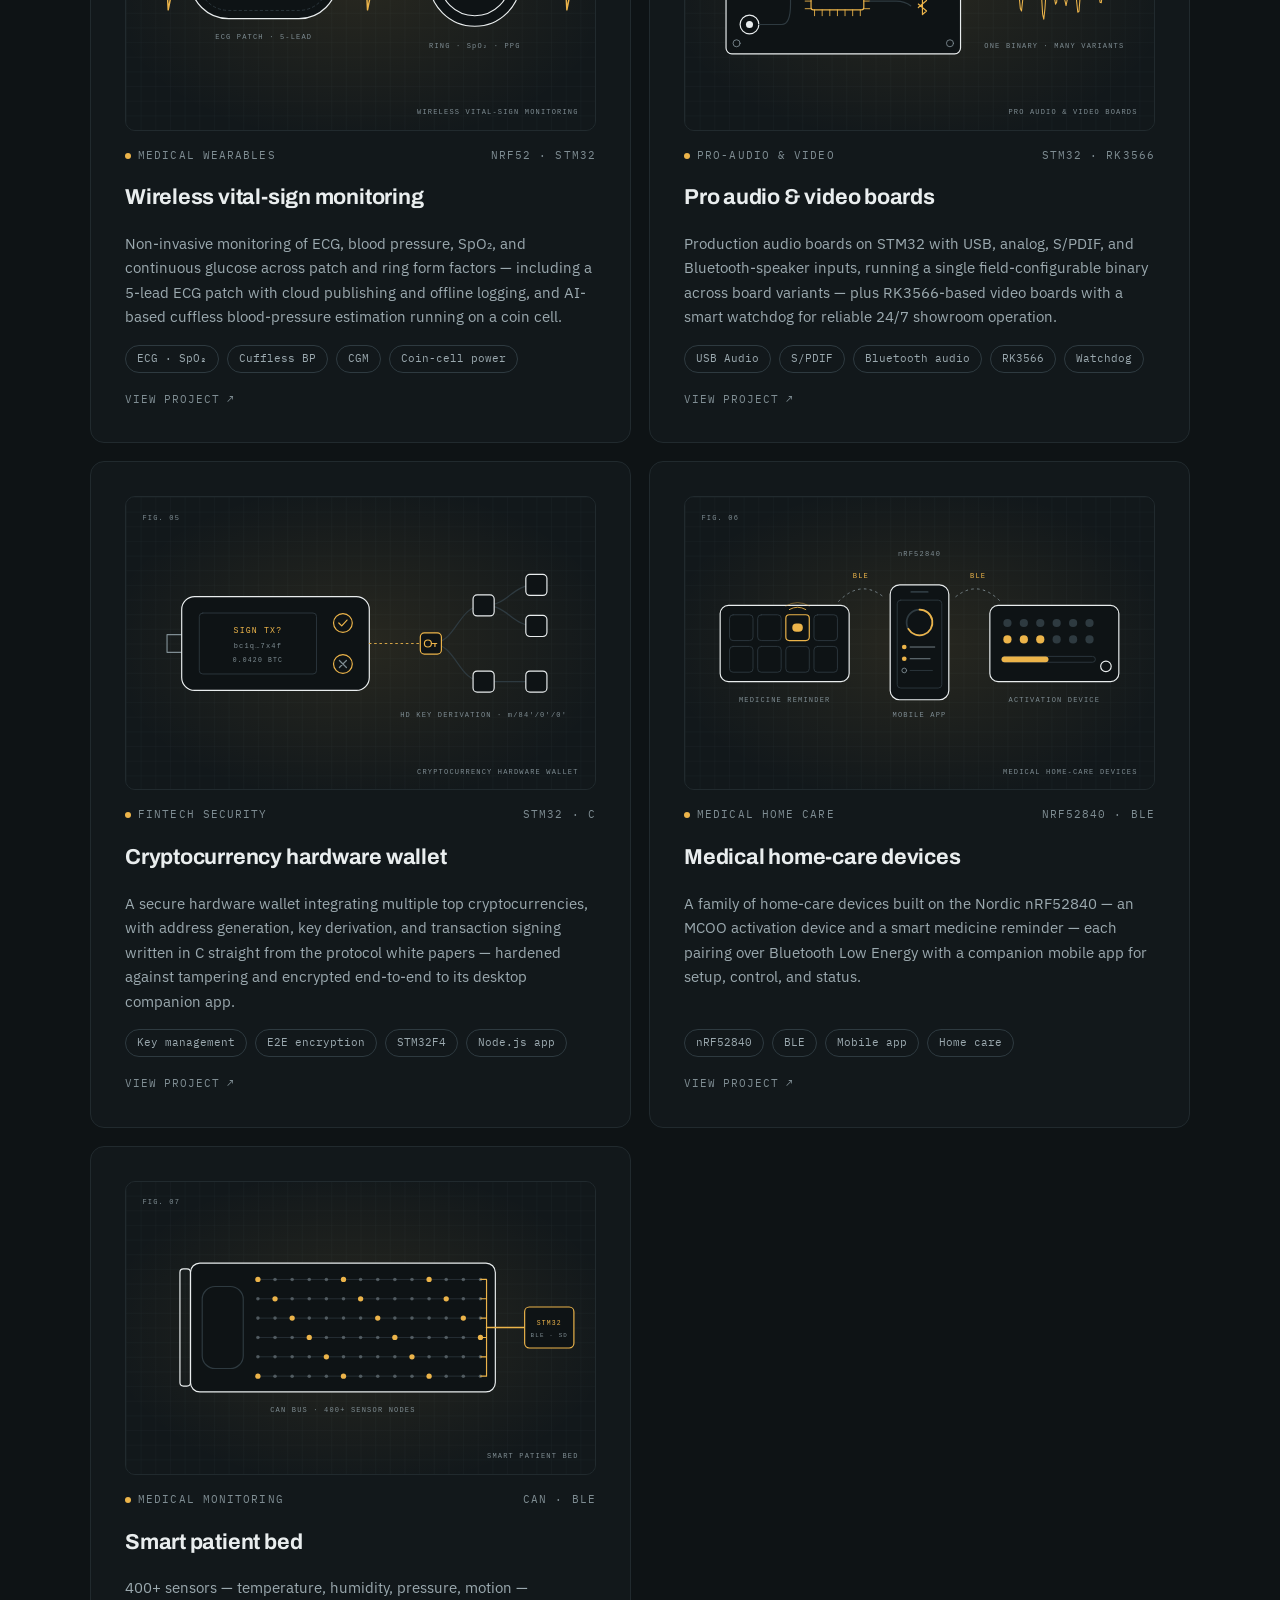
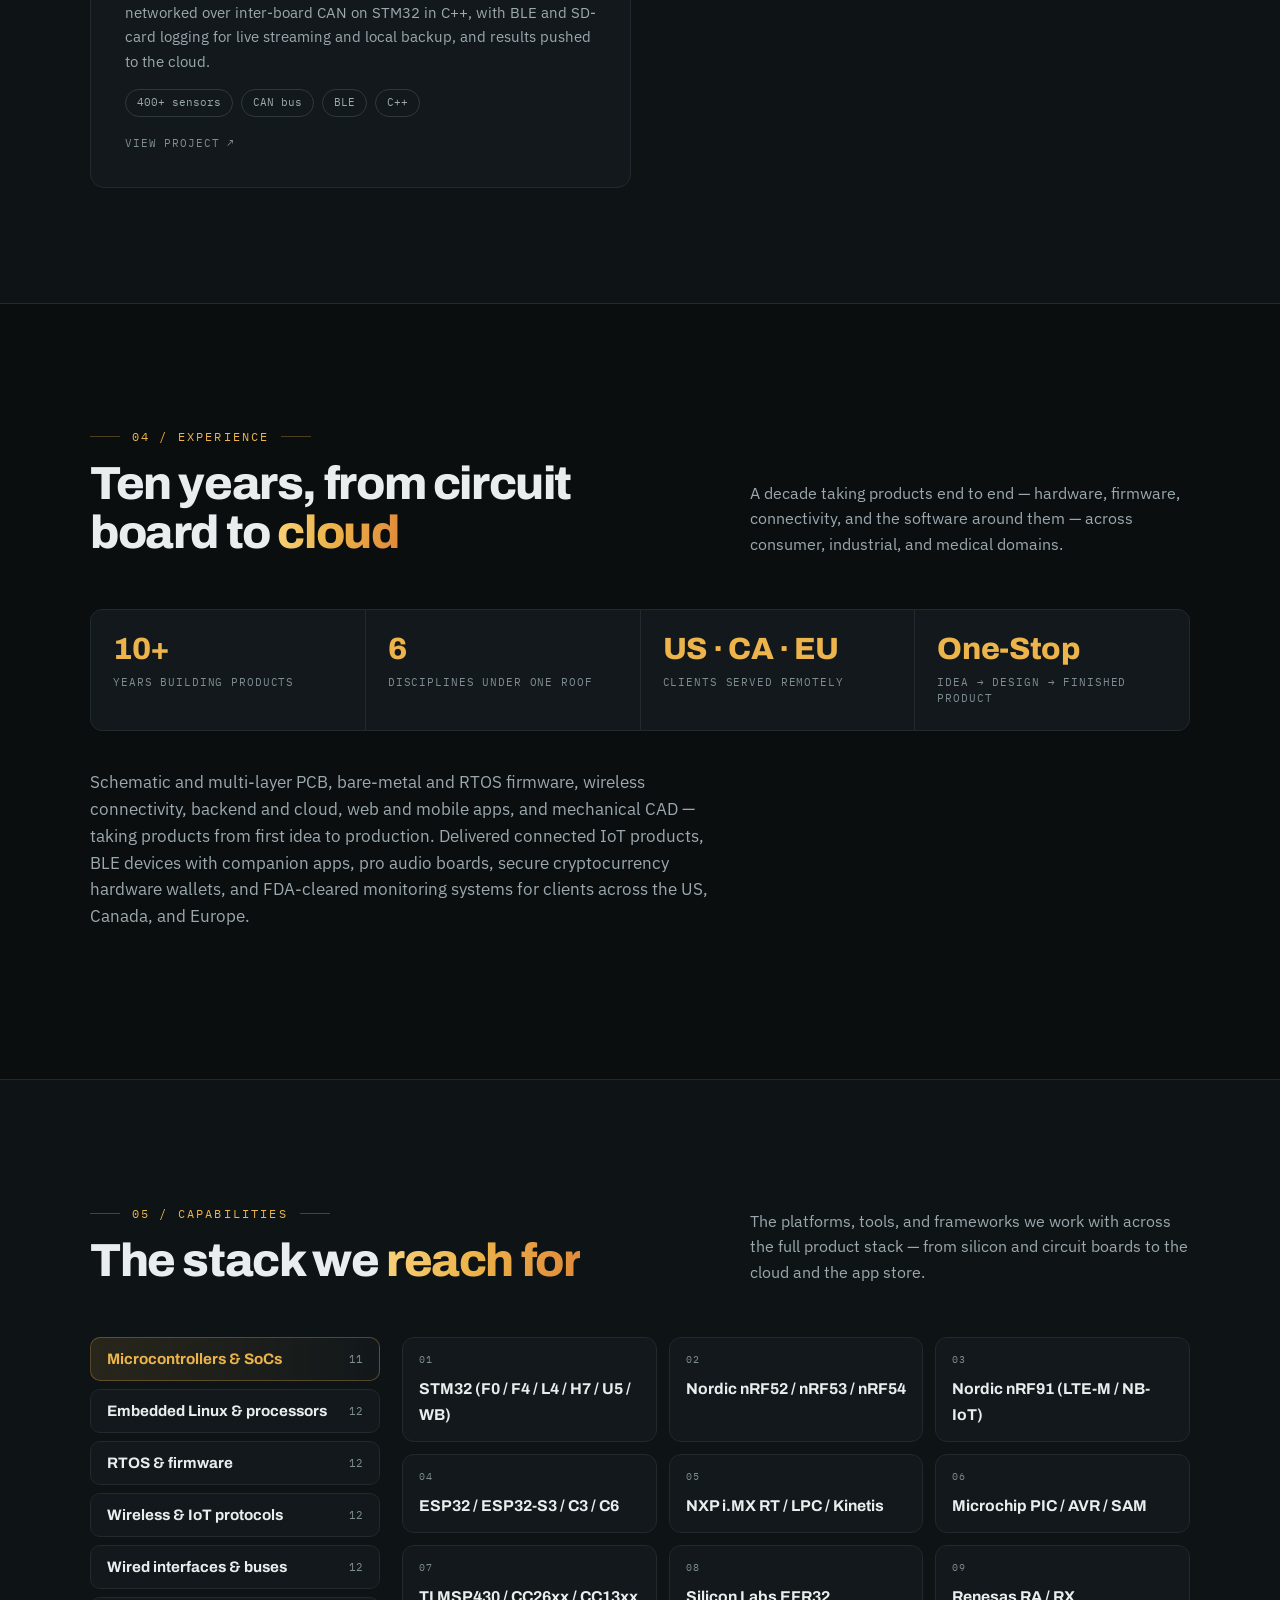
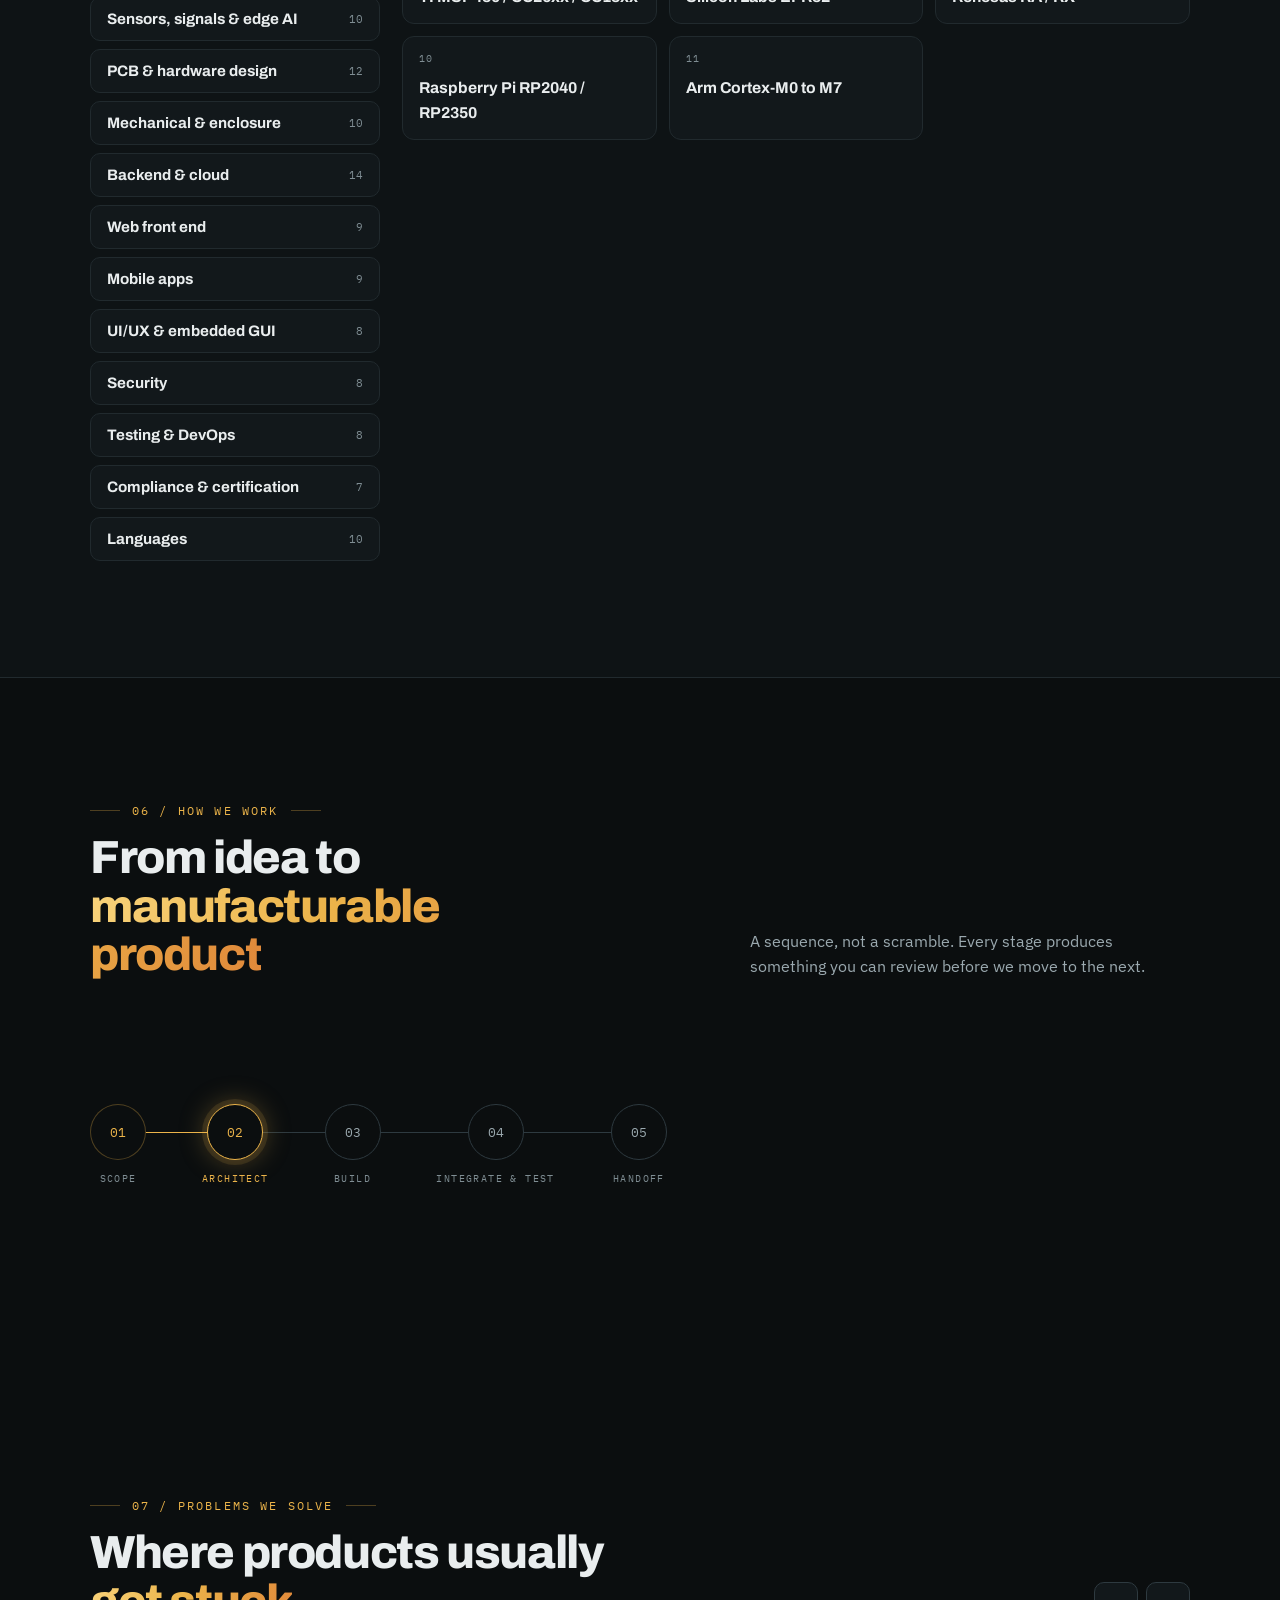
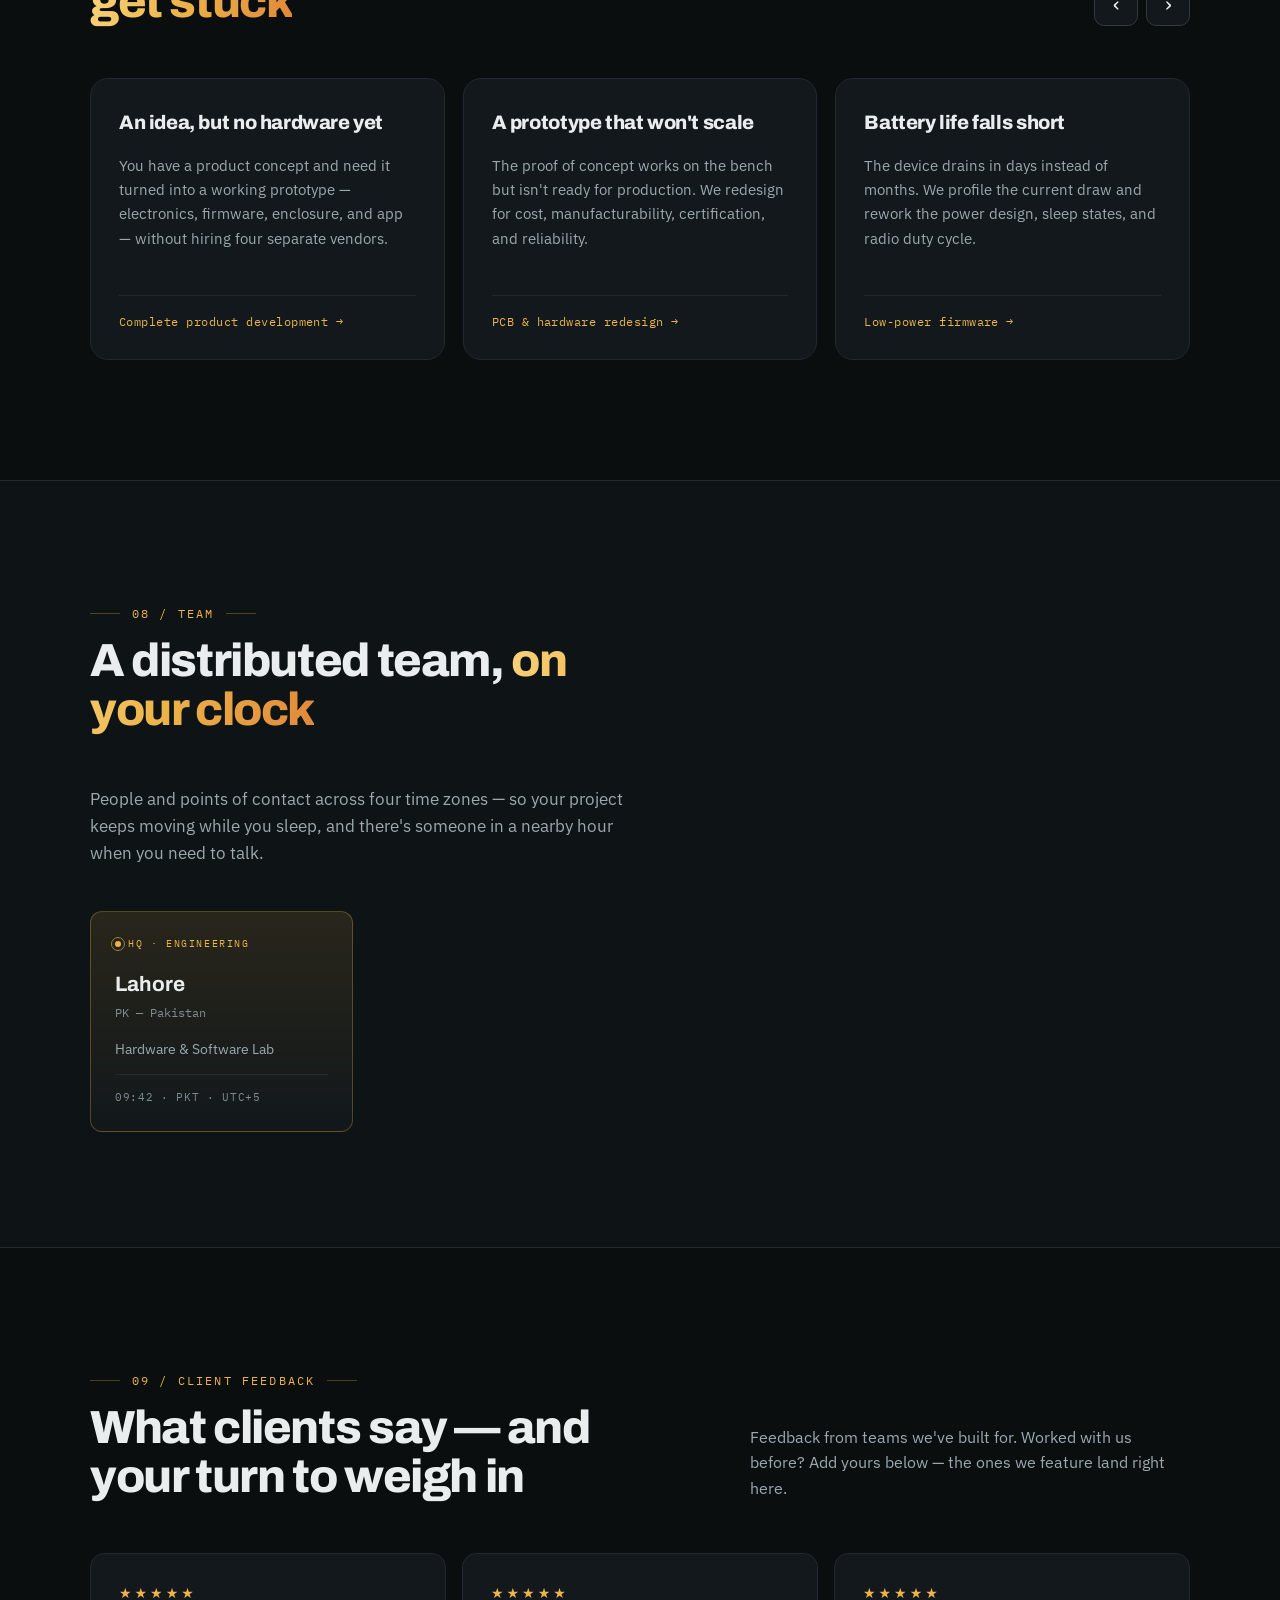
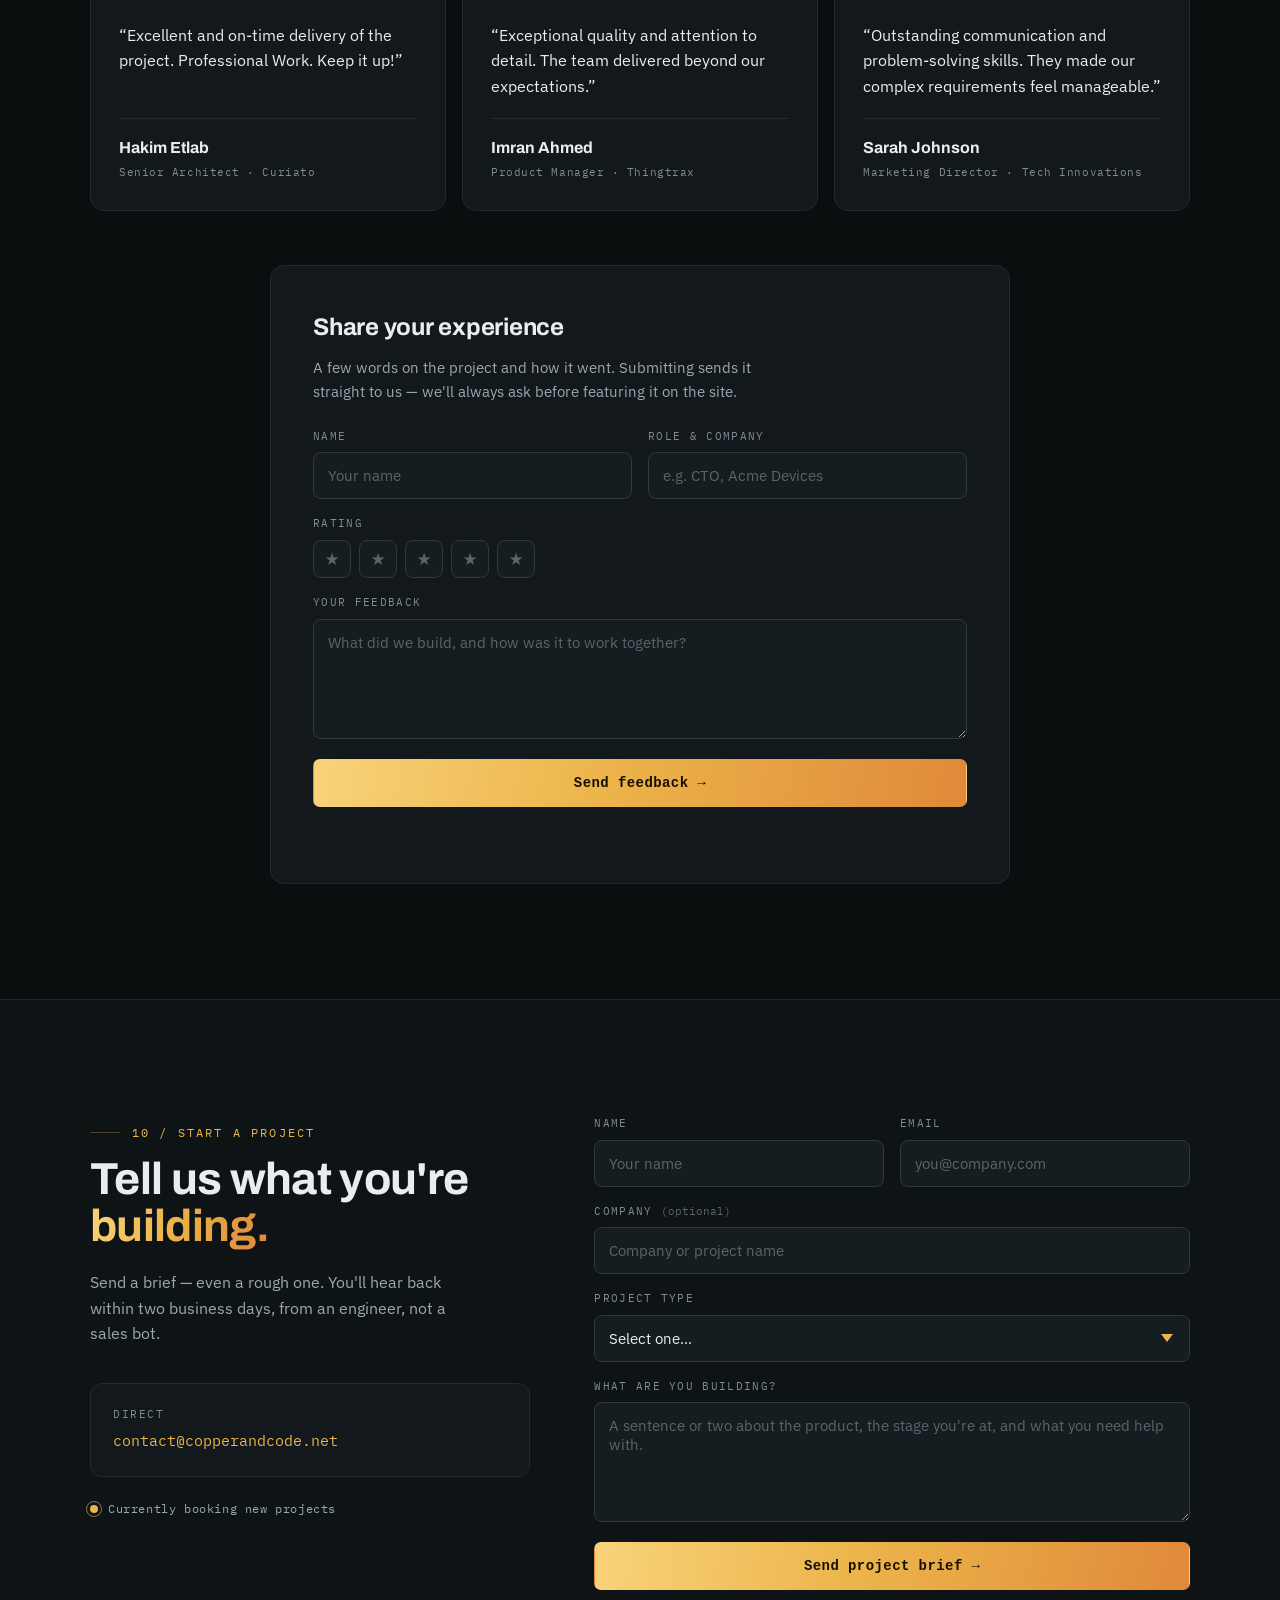
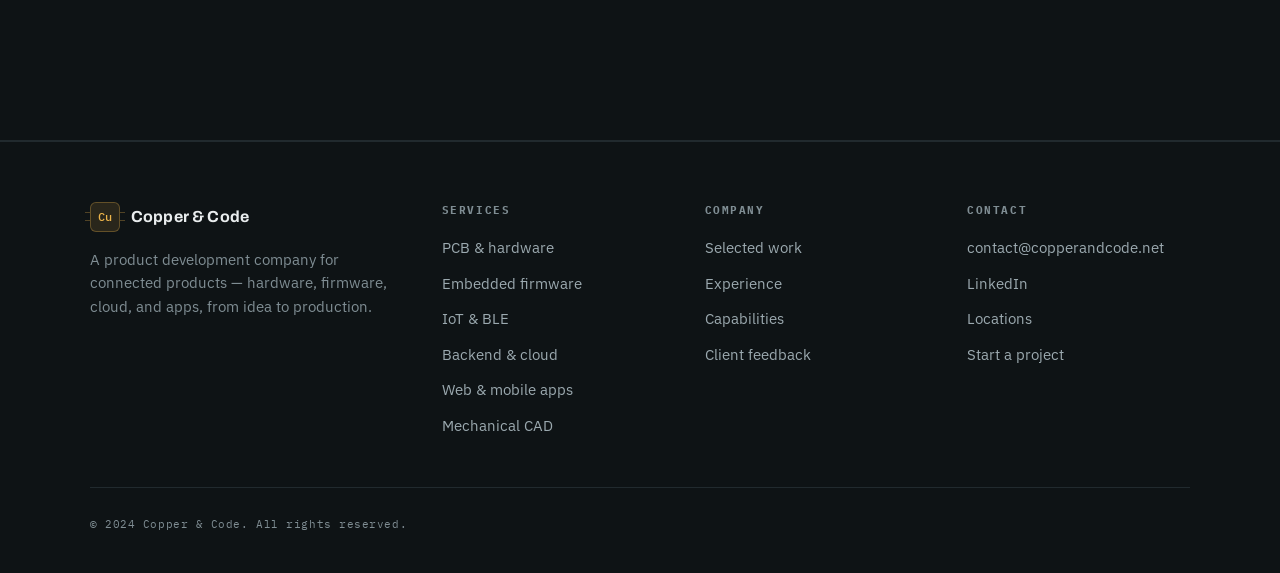
==== commit 8b94beb3: "modified stacks" ====
--- a/index.html
+++ b/index.html
@@ -455,49 +455,73 @@
         <span class="idx">05 / CAPABILITIES</span>
         <h2>The stack we <em>reach for</em></h2>
       </div>
-      <p class="lede reveal">Silicon, tooling, and frameworks from a decade of shipping — spanning hardware, firmware, wireless, cloud, and the apps on top.</p>
+      <p class="lede reveal">The platforms, tools, and frameworks we work with across the full product stack — from silicon and circuit boards to the cloud and the app store.</p>
     </div>
 
     <div class="matrix reveal">
       <div class="mrow">
-        <div class="mkey">Microcontrollers</div>
-        <div class="mval"><span class="tag">STM32 F4/L7/H5/H7</span><span class="tag">nRF52840</span><span class="tag">nRF9160</span><span class="tag">ESP32-S3</span><span class="tag">RK3566</span><span class="tag">Raspberry Pi</span></div>
-      </div>
-      <div class="mrow">
-        <div class="mkey">RTOS / Firmware / Linux</div>
-        <div class="mval"><span class="tag">FreeRTOS</span><span class="tag">Zephyr</span><span class="tag">Bare-metal</span><span class="tag">LVGL</span><span class="tag">Bootloaders (USB/OTA)</span><span class="tag">Embedded Linux</span><span class="tag">Yocto / Buildroot</span><span class="tag">Kernel drivers / Device tree</span><span class="tag">Debian/Ubuntu (SBC)</span><span class="tag">systemd</span><span class="tag">Cross-compilation toolchains</span><span class="tag">ESP-IDF</span><span class="tag">Nordic NCS/SDK</span><span class="tag">STM32Cube</span><span class="tag">CMake</span><span class="tag">PlatformIO</span><span class="tag">GCC/ARM toolchain</span><span class="tag">J-Link / Ozone</span><span class="tag">GDB</span><span class="tag">Unity / Ceedling</span><span class="tag">Mbed OS</span><span class="tag">Azure RTOS / ThreadX</span></div>
-      </div>
-      <div class="mrow">
-        <div class="mkey">Wireless &amp; buses</div>
-        <div class="mval"><span class="tag">BLE</span><span class="tag">Wi-Fi</span><span class="tag">LTE / LTE-M</span><span class="tag">CAN</span><span class="tag">Zigbee / DigiMesh</span><span class="tag">USB (CDC/MSC/Audio)</span></div>
-      </div>
-      <div class="mrow">
-        <div class="mkey">Sensing &amp; signal</div>
-        <div class="mval"><span class="tag">Environmental (gas, humidity, pressure)</span><span class="tag">IMU / GNSS</span><span class="tag">Audio (USB / S/PDIF)</span><span class="tag">DSP (FSK/SMPTE)</span><span class="tag">Biomedical (ECG, SpO₂)</span></div>
-      </div>
-      <div class="mrow">
-        <div class="mkey">Cloud &amp; IoT</div>
-        <div class="mval"><span class="tag">AWS IoT Core</span><span class="tag">Azure</span><span class="tag">MQTT</span><span class="tag">HTTP / OTA</span></div>
-      </div>
-      <div class="mrow">
-        <div class="mkey">Front End &amp; Back End</div>
-        <div class="mval"><span class="tag">React / Next.js</span><span class="tag">Node.js / Express</span><span class="tag">Python</span><span class="tag">Django / FastAPI</span><span class="tag">Ruby on Rails</span><span class="tag">REST APIs</span><span class="tag">PostgreSQL / MongoDB</span></div>
+        <div class="mkey">Microcontrollers &amp; SoCs</div>
+        <div class="mval"><span class="tag">STM32 (F0 / F4 / L4 / H7 / U5 / WB)</span><span class="tag">Nordic nRF52 / nRF53 / nRF54</span><span class="tag">Nordic nRF91 (LTE-M / NB-IoT)</span><span class="tag">ESP32 / ESP32-S3 / C3 / C6</span><span class="tag">NXP i.MX RT / LPC / Kinetis</span><span class="tag">Microchip PIC / AVR / SAM</span><span class="tag">TI MSP430 / CC26xx / CC13xx</span><span class="tag">Silicon Labs EFR32</span><span class="tag">Renesas RA / RX</span><span class="tag">Raspberry Pi RP2040 / RP2350</span><span class="tag">Arm Cortex-M0 to M7</span></div>
+      </div>
+      <div class="mrow">
+        <div class="mkey">Embedded Linux &amp; processors</div>
+        <div class="mval"><span class="tag">Raspberry Pi / Compute Module</span><span class="tag">NXP i.MX 6 / i.MX 8</span><span class="tag">Rockchip RK3566 / RK3588</span><span class="tag">NVIDIA Jetson</span><span class="tag">TI Sitara (AM335x / AM62x)</span><span class="tag">Yocto Project</span><span class="tag">Buildroot</span><span class="tag">Debian / Ubuntu</span><span class="tag">Kernel drivers &amp; device tree</span><span class="tag">U-Boot</span><span class="tag">systemd services</span><span class="tag">Cross-compilation toolchains</span></div>
+      </div>
+      <div class="mrow">
+        <div class="mkey">RTOS &amp; firmware</div>
+        <div class="mval"><span class="tag">FreeRTOS</span><span class="tag">Zephyr RTOS</span><span class="tag">Azure RTOS / ThreadX</span><span class="tag">Mbed OS</span><span class="tag">Bare-metal C / C++</span><span class="tag">ESP-IDF</span><span class="tag">nRF Connect SDK</span><span class="tag">STM32Cube / HAL / LL</span><span class="tag">CMSIS</span><span class="tag">Arduino / PlatformIO</span><span class="tag">MCUboot &amp; custom bootloaders</span><span class="tag">OTA / DFU updates</span></div>
+      </div>
+      <div class="mrow">
+        <div class="mkey">Wireless &amp; IoT protocols</div>
+        <div class="mval"><span class="tag">Bluetooth Low Energy 5.x</span><span class="tag">Bluetooth Classic</span><span class="tag">Wi-Fi (2.4 / 5 GHz)</span><span class="tag">LTE-M / NB-IoT / 4G</span><span class="tag">LoRa / LoRaWAN</span><span class="tag">Zigbee</span><span class="tag">Thread / Matter</span><span class="tag">DigiMesh</span><span class="tag">NFC / RFID</span><span class="tag">GNSS / GPS</span><span class="tag">MQTT / CoAP</span><span class="tag">Sub-GHz RF</span></div>
+      </div>
+      <div class="mrow">
+        <div class="mkey">Wired interfaces &amp; buses</div>
+        <div class="mval"><span class="tag">UART / RS-232</span><span class="tag">RS-485 / Modbus RTU</span><span class="tag">Modbus TCP</span><span class="tag">SPI / QSPI</span><span class="tag">I²C / SMBus</span><span class="tag">CAN / CAN FD</span><span class="tag">USB (CDC / HID / MSC / Audio)</span><span class="tag">Ethernet / TCP-IP (lwIP)</span><span class="tag">I2S / SAI / S/PDIF</span><span class="tag">SDIO / SD card</span><span class="tag">1-Wire</span><span class="tag">PWM / ADC / DAC</span></div>
+      </div>
+      <div class="mrow">
+        <div class="mkey">Sensors, signals &amp; edge AI</div>
+        <div class="mval"><span class="tag">IMU / motion sensing</span><span class="tag">Environmental (temp, humidity, gas, pressure)</span><span class="tag">GNSS positioning</span><span class="tag">Biomedical (ECG, PPG, SpO₂)</span><span class="tag">Audio capture &amp; DSP</span><span class="tag">Motor control (BLDC / stepper / servo)</span><span class="tag">Power &amp; energy metering</span><span class="tag">Camera &amp; machine vision</span><span class="tag">Edge AI / TinyML (TensorFlow Lite Micro)</span><span class="tag">Sensor fusion &amp; filtering</span></div>
+      </div>
+      <div class="mrow">
+        <div class="mkey">PCB &amp; hardware design</div>
+        <div class="mval"><span class="tag">Altium Designer</span><span class="tag">KiCad</span><span class="tag">OrCAD / Cadence Allegro</span><span class="tag">Autodesk Eagle / Fusion Electronics</span><span class="tag">Proteus</span><span class="tag">LTspice simulation</span><span class="tag">Multi-layer &amp; HDI boards</span><span class="tag">RF &amp; antenna layout</span><span class="tag">Power supply &amp; battery design</span><span class="tag">DFM / DFT review</span><span class="tag">BOM &amp; component sourcing</span><span class="tag">Board bring-up &amp; debugging</span></div>
+      </div>
+      <div class="mrow">
+        <div class="mkey">Mechanical &amp; enclosure</div>
+        <div class="mval"><span class="tag">SolidWorks</span><span class="tag">Autodesk Fusion 360</span><span class="tag">Autodesk Inventor</span><span class="tag">3D printing (FDM / SLA / SLS)</span><span class="tag">Injection-moulded enclosures</span><span class="tag">Sheet metal design</span><span class="tag">IP-rated / waterproof enclosures</span><span class="tag">Wearable &amp; handheld form factors</span><span class="tag">Tolerance &amp; fit analysis</span><span class="tag">Manufacturing drawings</span></div>
+      </div>
+      <div class="mrow">
+        <div class="mkey">Backend &amp; cloud</div>
+        <div class="mval"><span class="tag">Node.js / Express / NestJS</span><span class="tag">Python (Django / FastAPI / Flask)</span><span class="tag">Ruby on Rails</span><span class="tag">REST &amp; GraphQL APIs</span><span class="tag">WebSockets &amp; real-time data</span><span class="tag">PostgreSQL / MySQL</span><span class="tag">MongoDB</span><span class="tag">Redis</span><span class="tag">InfluxDB / time-series data</span><span class="tag">AWS (IoT Core, Lambda, EC2, S3)</span><span class="tag">Microsoft Azure / IoT Hub</span><span class="tag">Google Cloud</span><span class="tag">Docker</span><span class="tag">MQTT brokers (Mosquitto / EMQX)</span></div>
+      </div>
+      <div class="mrow">
+        <div class="mkey">Web front end</div>
+        <div class="mval"><span class="tag">React</span><span class="tag">Next.js</span><span class="tag">Vue.js</span><span class="tag">TypeScript</span><span class="tag">Tailwind CSS</span><span class="tag">Real-time IoT dashboards</span><span class="tag">Data visualisation (Chart.js / D3)</span><span class="tag">Admin &amp; customer portals</span><span class="tag">Progressive web apps (PWA)</span></div>
       </div>
       <div class="mrow">
         <div class="mkey">Mobile apps</div>
-        <div class="mval"><span class="tag">iOS</span><span class="tag">Android</span><span class="tag">Flutter</span><span class="tag">React Native</span><span class="tag">Swift / SwiftUI</span><span class="tag">Kotlin</span><span class="tag">BLE companion apps</span><span class="tag">UI/UX design</span></div>
-      </div>
-      <div class="mrow">
-        <div class="mkey">PCB &amp; mechanical</div>
-        <div class="mval"><span class="tag">Altium</span><span class="tag">Proteus</span><span class="tag">Board bring-up</span><span class="tag">SolidWorks</span><span class="tag">KiCad</span><span class="tag">Eagle</span><span class="tag">OrCAD / Cadence Allegro</span><span class="tag">Fusion 360</span><span class="tag">Inventor</span></div>
+        <div class="mval"><span class="tag">iOS (Swift / SwiftUI)</span><span class="tag">Android (Kotlin / Jetpack Compose)</span><span class="tag">Flutter</span><span class="tag">React Native</span><span class="tag">BLE companion apps</span><span class="tag">Device provisioning &amp; pairing</span><span class="tag">Push notifications</span><span class="tag">Offline sync</span><span class="tag">App Store &amp; Google Play release</span></div>
+      </div>
+      <div class="mrow">
+        <div class="mkey">UI/UX &amp; embedded GUI</div>
+        <div class="mval"><span class="tag">Figma</span><span class="tag">User research &amp; flows</span><span class="tag">Wireframes &amp; prototypes</span><span class="tag">Design systems</span><span class="tag">LVGL</span><span class="tag">TouchGFX</span><span class="tag">Qt / QML</span><span class="tag">Touchscreen &amp; display UIs</span></div>
       </div>
       <div class="mrow">
         <div class="mkey">Security</div>
-        <div class="mval"><span class="tag">Key management</span><span class="tag">E2E encryption</span><span class="tag">Secure firmware</span></div>
+        <div class="mval"><span class="tag">Secure boot</span><span class="tag">Firmware signing &amp; encryption</span><span class="tag">TLS / mTLS</span><span class="tag">Key management</span><span class="tag">Secure elements (ATECC / SE050)</span><span class="tag">End-to-end encryption</span><span class="tag">Secure OTA updates</span><span class="tag">Penetration-test remediation</span></div>
+      </div>
+      <div class="mrow">
+        <div class="mkey">Testing &amp; DevOps</div>
+        <div class="mval"><span class="tag">Unit testing (Unity / Ceedling / GoogleTest)</span><span class="tag">Hardware-in-the-loop (HIL) testing</span><span class="tag">J-Link / Ozone / GDB</span><span class="tag">Oscilloscope &amp; logic analyser</span><span class="tag">Power profiling</span><span class="tag">Git / GitHub / GitLab</span><span class="tag">CI/CD (GitHub Actions / GitLab CI)</span><span class="tag">Automated firmware builds</span></div>
+      </div>
+      <div class="mrow">
+        <div class="mkey">Compliance &amp; certification</div>
+        <div class="mval"><span class="tag">FCC / CE / UKCA pre-compliance</span><span class="tag">Bluetooth SIG qualification</span><span class="tag">EMC-aware design</span><span class="tag">RoHS / REACH BOMs</span><span class="tag">Medical software (IEC 62304)</span><span class="tag">FDA submission support</span><span class="tag">Design documentation &amp; traceability</span></div>
       </div>
       <div class="mrow">
         <div class="mkey">Languages</div>
-        <div class="mval"><span class="tag">C</span><span class="tag">C++</span><span class="tag">Python</span><span class="tag">JavaScript / TypeScript</span><span class="tag">Dart</span><span class="tag">Swift</span><span class="tag">Kotlin</span><span class="tag">MATLAB / Simulink</span></div>
+        <div class="mval"><span class="tag">C</span><span class="tag">C++</span><span class="tag">Python</span><span class="tag">JavaScript / TypeScript</span><span class="tag">Dart</span><span class="tag">Swift</span><span class="tag">Kotlin</span><span class="tag">Ruby</span><span class="tag">MATLAB / Simulink</span><span class="tag">Bash / shell</span></div>
       </div>
     </div>
   </div>
